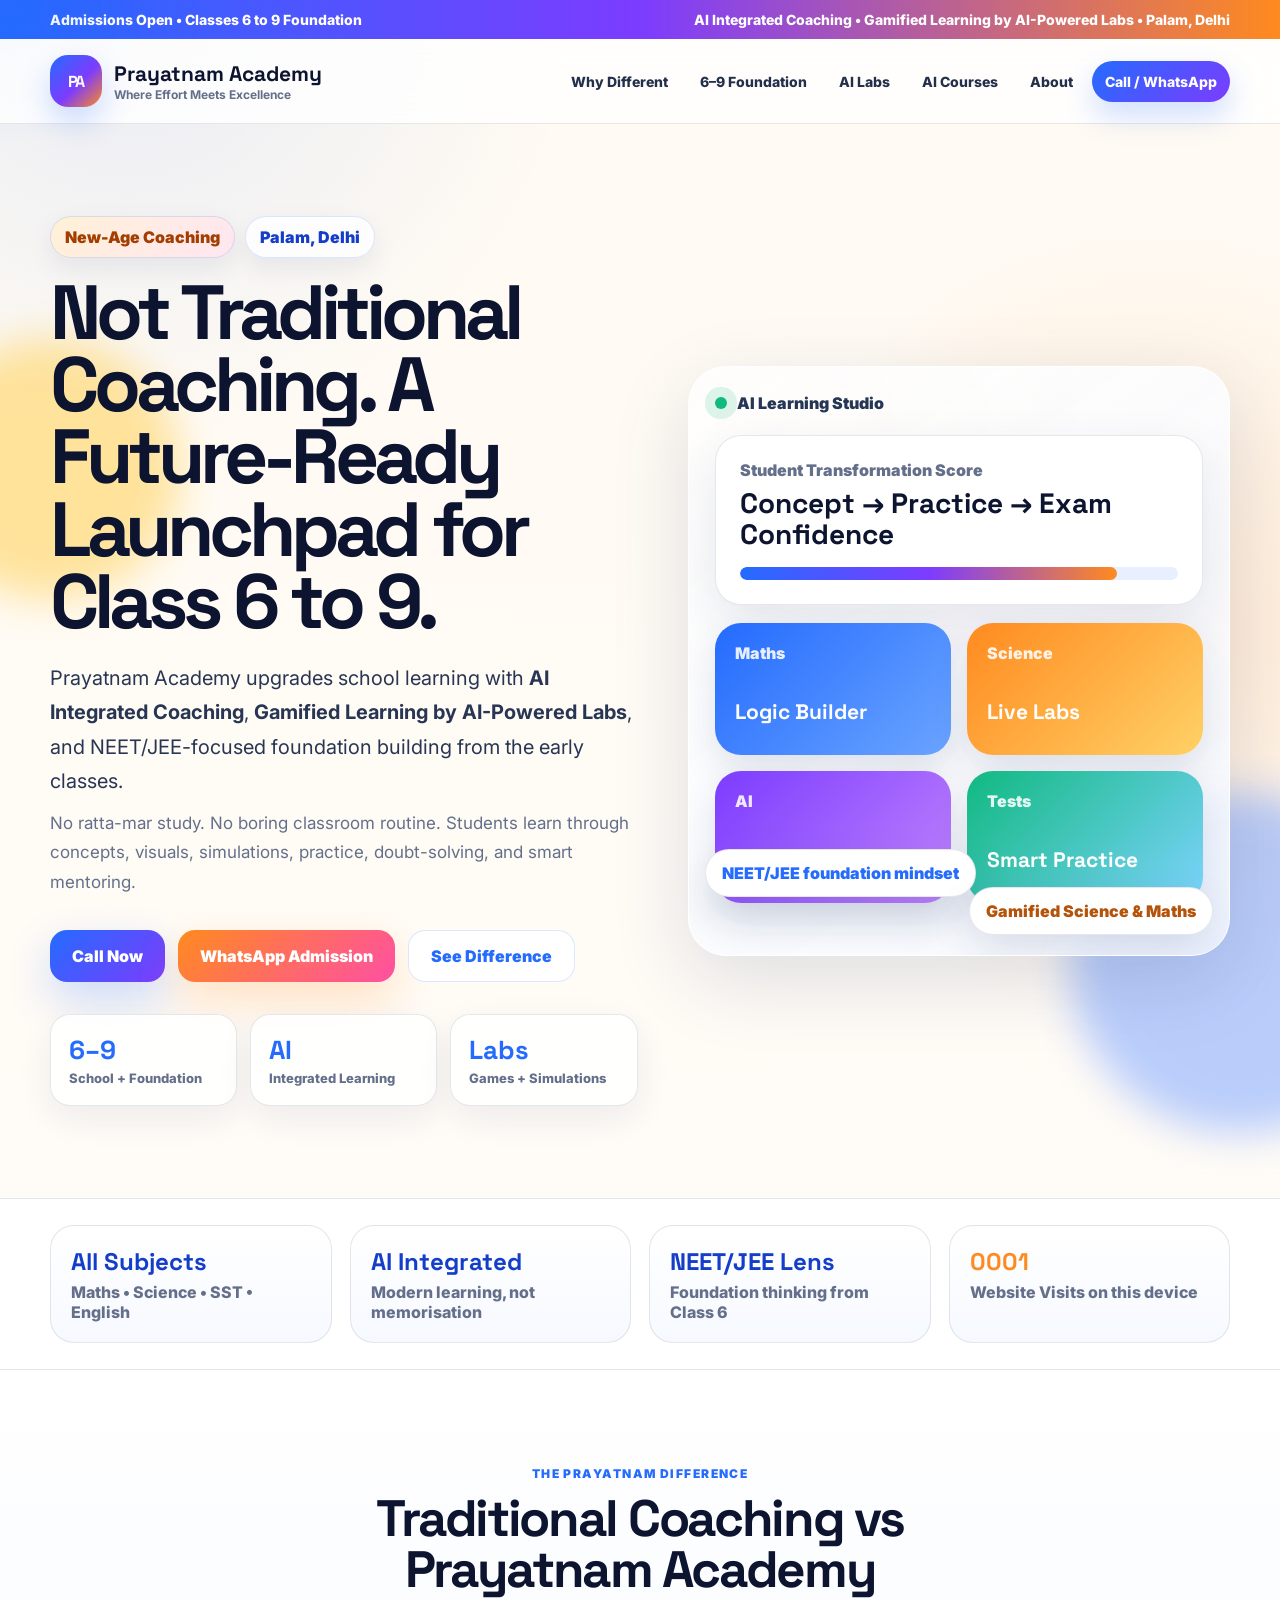
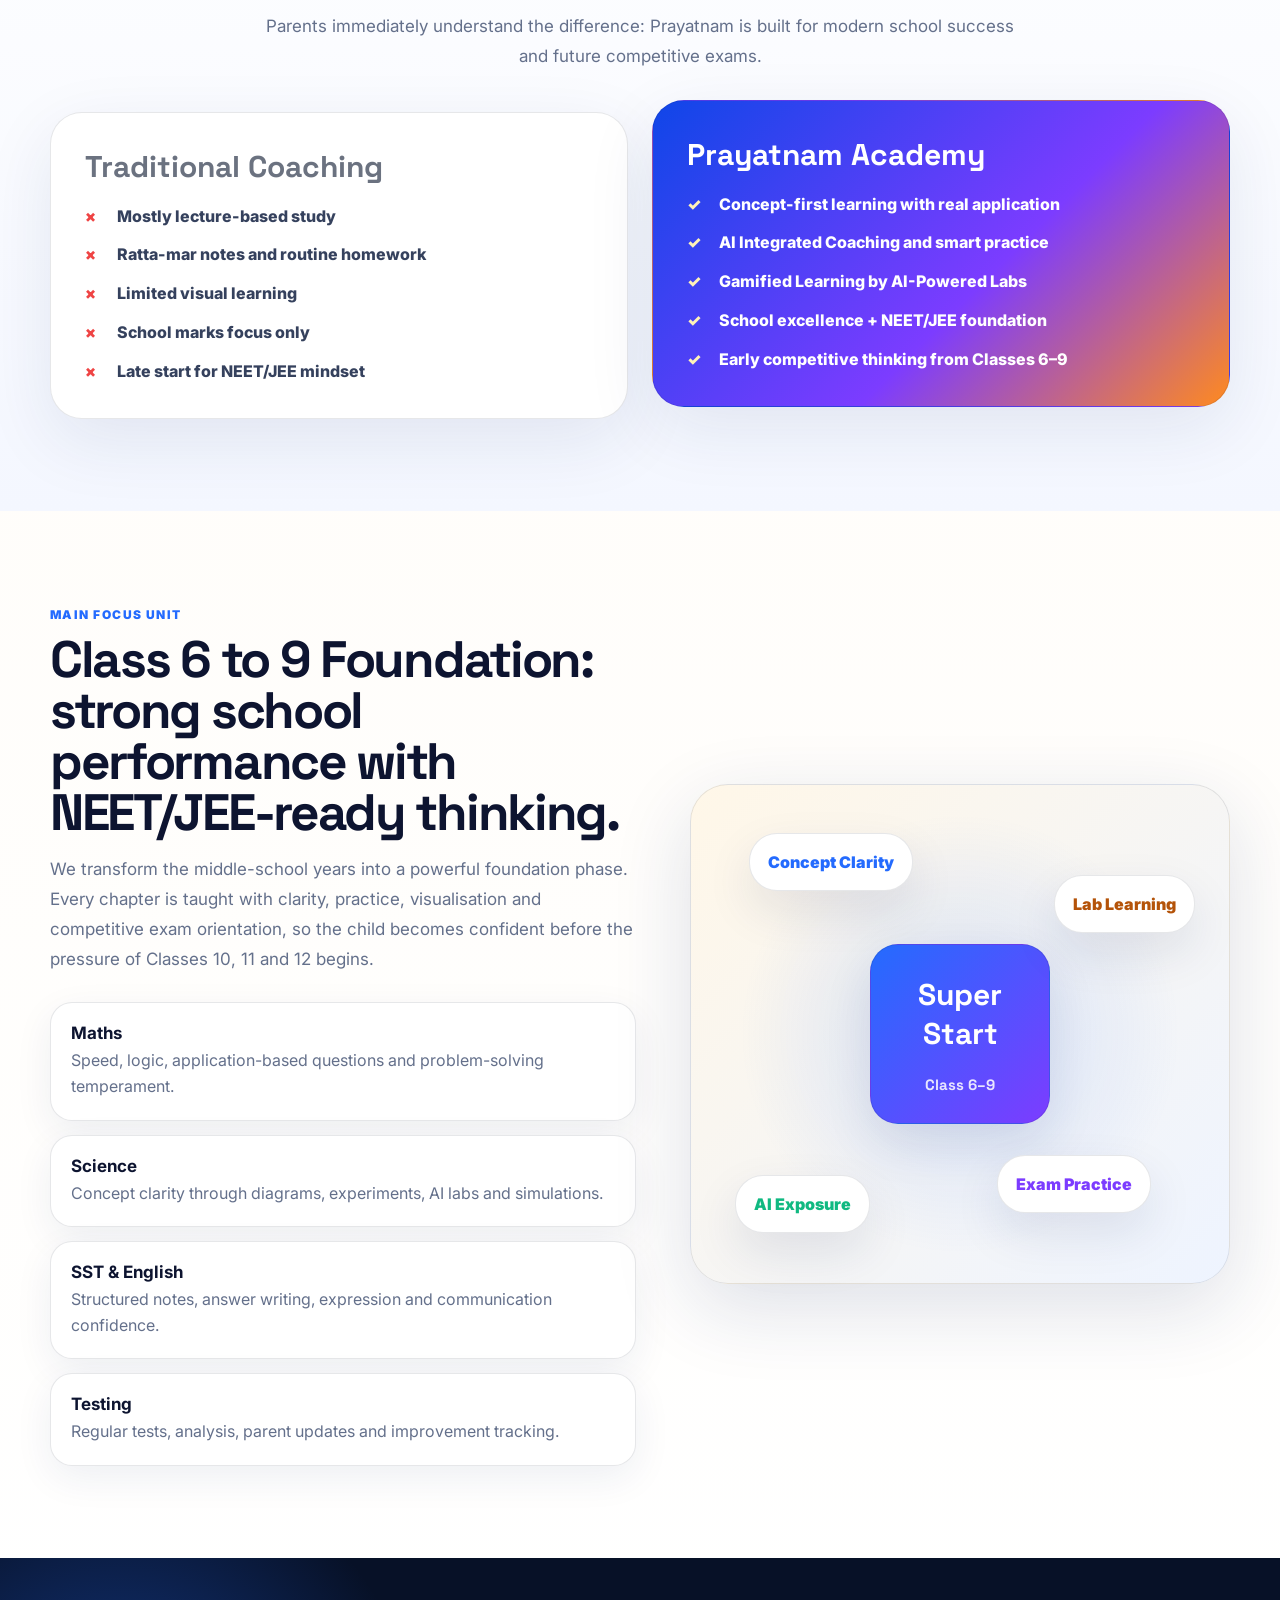
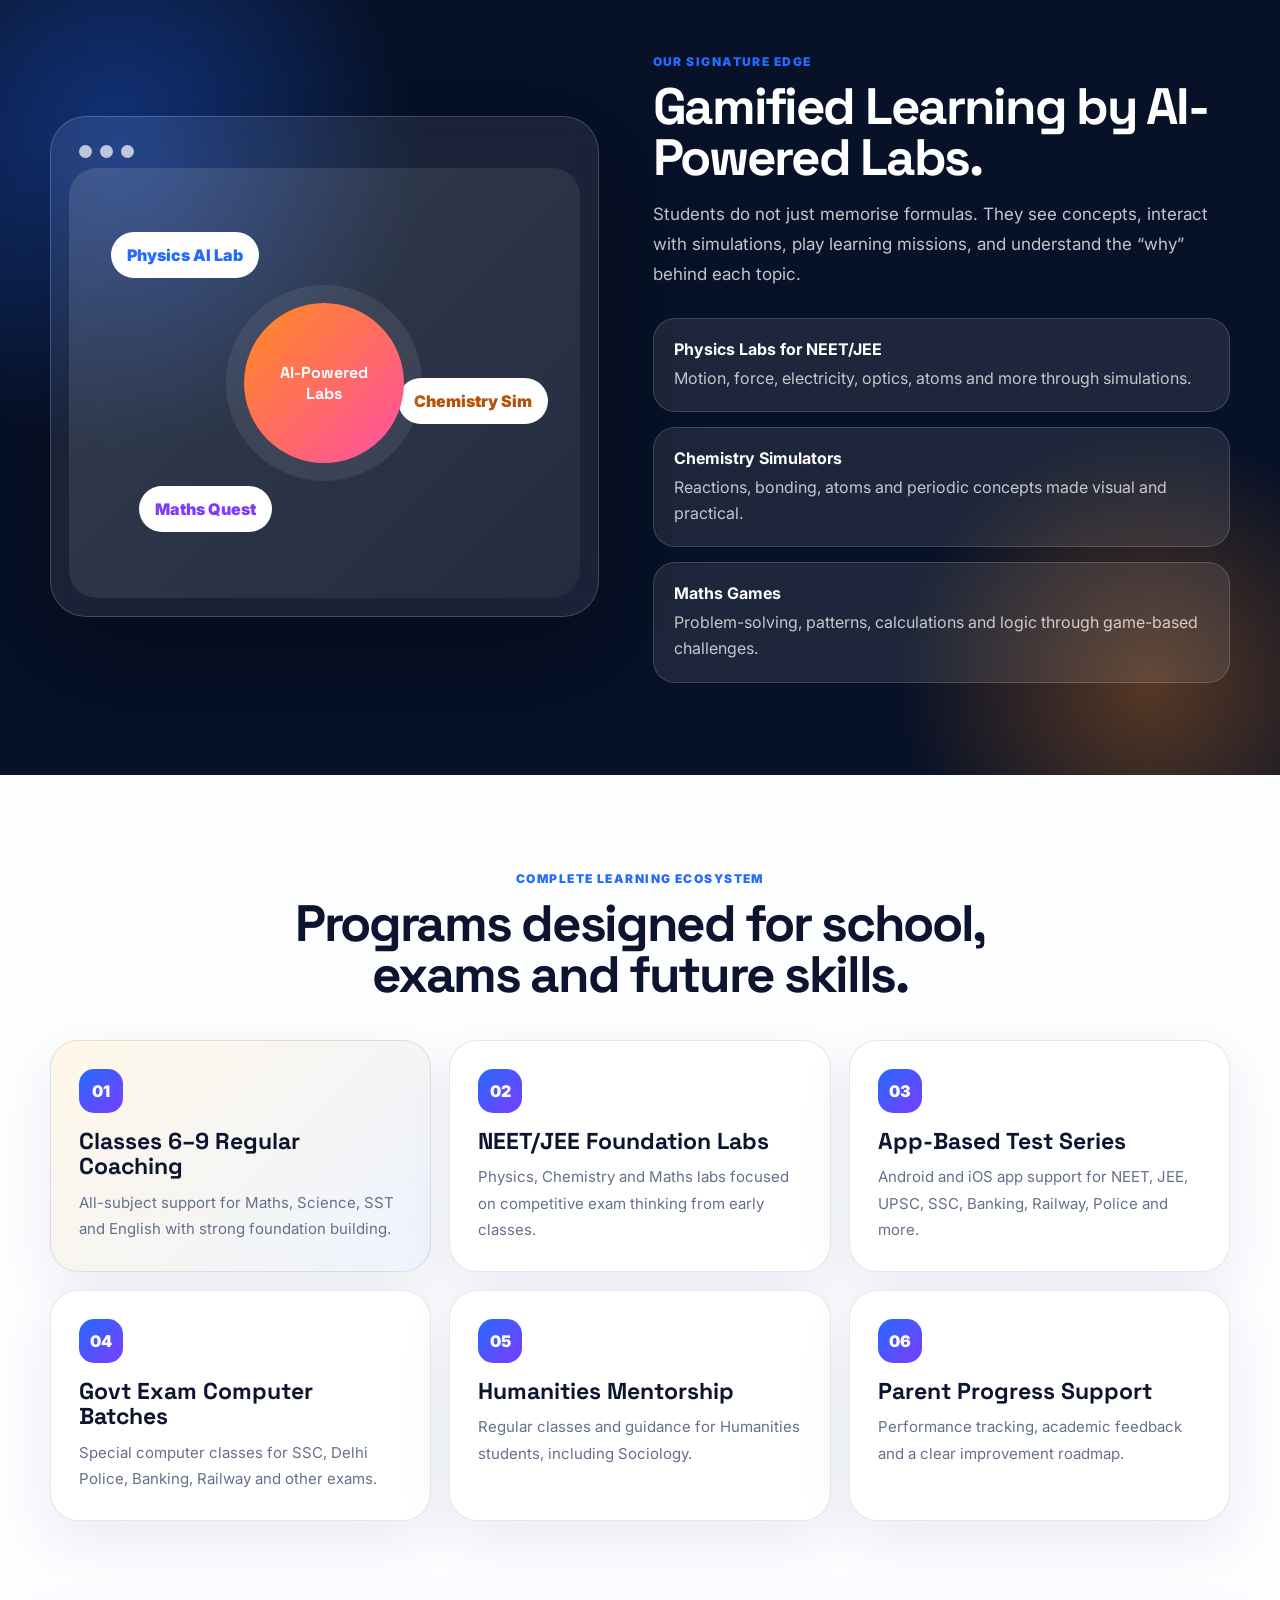
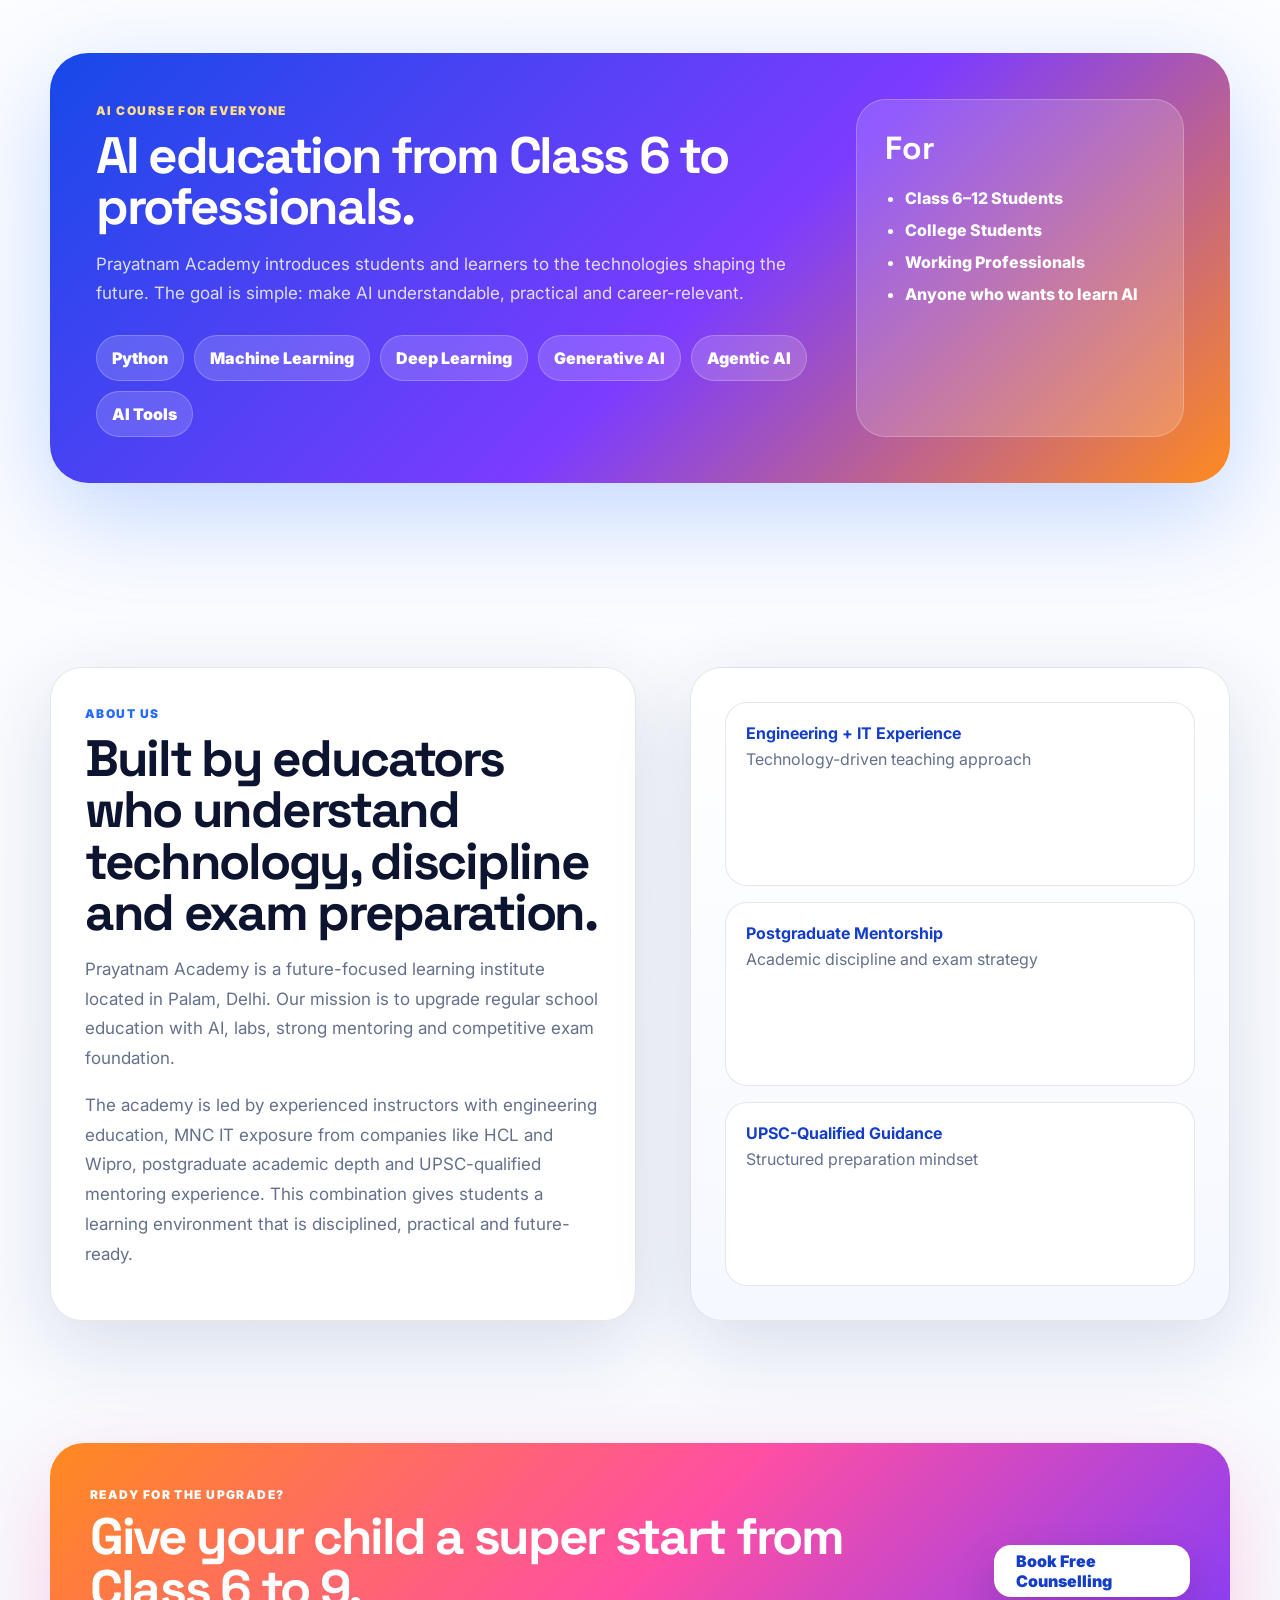
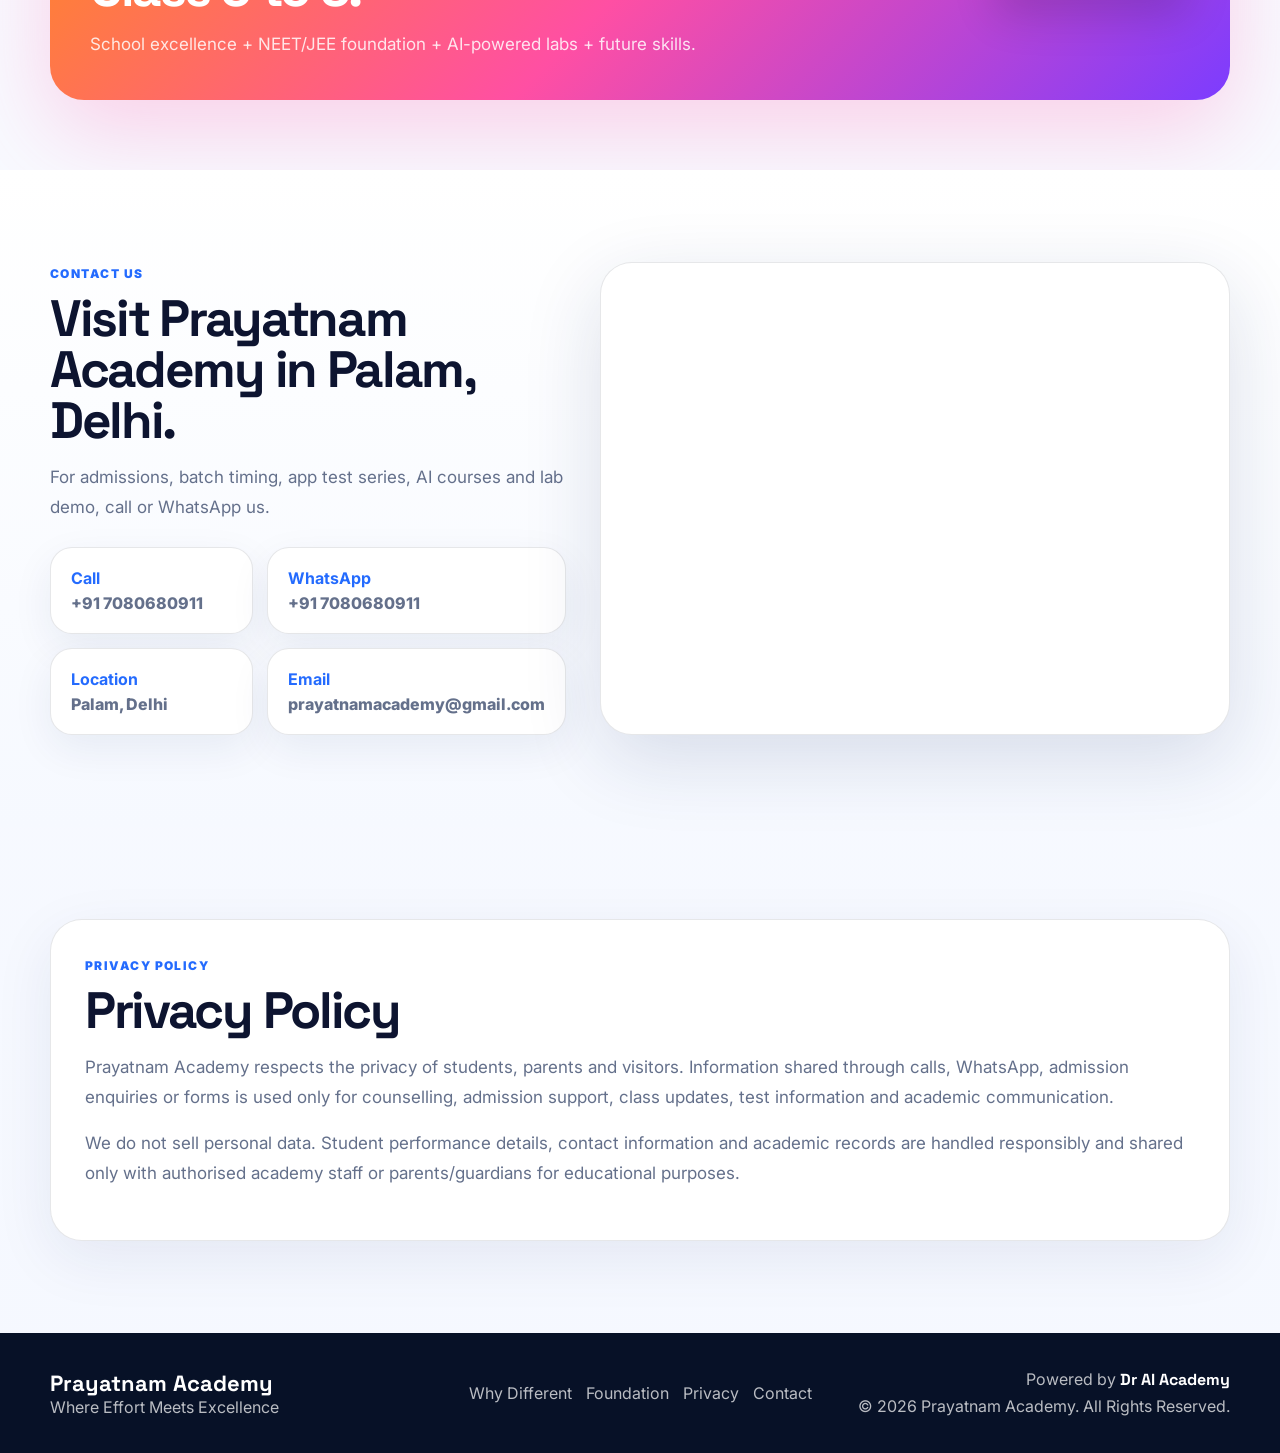
==== index.html @ 2ff3a0af "Update index.html" ====
<!DOCTYPE html>
<html lang="en">
<head>
  <meta charset="UTF-8" />
  <meta name="viewport" content="width=device-width, initial-scale=1.0" />
  <title>Prayatnam Academy | AI Integrated Coaching in Palam Delhi</title>
  <meta name="description" content="Prayatnam Academy, Palam Delhi: AI Integrated Coaching, Class 6 to 9 foundation, NEET/JEE-focused learning, gamified science and maths labs, AI courses and test series." />
  <meta name="theme-color" content="#246BFE" />
  <meta property="og:title" content="Prayatnam Academy | Where Effort Meets Excellence" />
  <meta property="og:description" content="Traditional coaching upgraded with AI Integrated Learning, gamified labs, and NEET/JEE foundation from Classes 6 to 9." />
  <meta property="og:type" content="website" />
  <link rel="preconnect" href="https://fonts.googleapis.com" />
  <link rel="preconnect" href="https://fonts.gstatic.com" crossorigin />
  <link href="https://fonts.googleapis.com/css2?family=Inter:wght@400;500;600;700;800;900&family=Space+Grotesk:wght@600;700;800&display=swap" rel="stylesheet" />
  <link rel="stylesheet" href="styles.css" />
</head>
<body>
  <div class="cursor-glow" aria-hidden="true"></div>

  <div class="top-banner">
    <div class="container banner-inner">
      <span>Admissions Open • Classes 6 to 9 Foundation</span>
      <span>AI Integrated Coaching • Gamified Learning by AI-Powered Labs • Palam, Delhi</span>
    </div>
  </div>

  <header class="site-header">
    <div class="container nav-shell">
      <a class="brand" href="#home" aria-label="Prayatnam Academy Home">
        <span class="brand-icon">PA</span>
        <span class="brand-text">
          <strong>Prayatnam Academy</strong>
          <small>Where Effort Meets Excellence</small>
        </span>
      </a>

      <button class="menu-toggle" aria-label="Toggle navigation" aria-expanded="false">☰</button>

      <nav class="nav-links" aria-label="Main navigation">
        <a href="#difference">Why Different</a>
        <a href="#foundation">6–9 Foundation</a>
        <a href="#labs">AI Labs</a>
        <a href="#ai-courses">AI Courses</a>
        <a href="#about">About</a>
        <a href="#contact" class="nav-cta">Call / WhatsApp</a>
      </nav>
    </div>
  </header>

  <main id="home">
    <section class="hero section-pad">
      <div class="hero-art hero-art-one" aria-hidden="true"></div>
      <div class="hero-art hero-art-two" aria-hidden="true"></div>
      <div class="container hero-grid">
        <div class="hero-copy">
          <div class="pill-row">
            <span class="pill hot">New-Age Coaching</span>
            <span class="pill">Palam, Delhi</span>
          </div>
          <h1>Not Traditional Coaching. A Future-Ready Launchpad for Class 6 to 9.</h1>
          <p class="hero-lead">Prayatnam Academy upgrades school learning with <strong>AI Integrated Coaching</strong>, <strong>Gamified Learning by AI-Powered Labs</strong>, and NEET/JEE-focused foundation building from the early classes.</p>
          <p class="hero-sub">No ratta-mar study. No boring classroom routine. Students learn through concepts, visuals, simulations, practice, doubt-solving, and smart mentoring.</p>

          <div class="hero-actions">
            <a class="btn primary" href="tel:+917080680911">Call Now</a>
            <a class="btn secondary" href="https://wa.me/917080680911" target="_blank" rel="noopener">WhatsApp Admission</a>
            <a class="btn ghost" href="#difference">See Difference</a>
          </div>

          <div class="hero-badges" aria-label="Academy strengths">
            <div><strong>6–9</strong><span>School + Foundation</span></div>
            <div><strong>AI</strong><span>Integrated Learning</span></div>
            <div><strong>Labs</strong><span>Games + Simulations</span></div>
          </div>
        </div>

        <aside class="hero-showcase" aria-label="Prayatnam smart learning dashboard preview">
          <div class="showcase-top">
            <span class="pulse-dot"></span>
            AI Learning Studio
          </div>
          <div class="dashboard-card focus-card">
            <span>Student Transformation Score</span>
            <strong>Concept → Practice → Exam Confidence</strong>
            <div class="meter"><i></i></div>
          </div>
          <div class="dashboard-grid">
            <div class="dash-tile blue"><span>Maths</span><strong>Logic Builder</strong></div>
            <div class="dash-tile orange"><span>Science</span><strong>Live Labs</strong></div>
            <div class="dash-tile violet"><span>AI</span><strong>Future Skills</strong></div>
            <div class="dash-tile green"><span>Tests</span><strong>Smart Practice</strong></div>
          </div>
          <div class="floating-note note-one">NEET/JEE foundation mindset</div>
          <div class="floating-note note-two">Gamified Science & Maths</div>
        </aside>
      </div>
    </section>

    <section class="impact-strip">
      <div class="container impact-grid">
        <div class="impact-item"><strong>All Subjects</strong><span>Maths • Science • SST • English</span></div>
        <div class="impact-item"><strong>AI Integrated</strong><span>Modern learning, not memorisation</span></div>
        <div class="impact-item"><strong>NEET/JEE Lens</strong><span>Foundation thinking from Class 6</span></div>
        <div class="impact-item visitor-box"><strong id="visitCount">0001</strong><span>Website Visits on this device</span></div>
      </div>
    </section>

    <section id="difference" class="section-pad difference-section">
      <div class="container">
        <div class="section-head centered">
          <span class="section-kicker">The Prayatnam Difference</span>
          <h2>Traditional Coaching vs Prayatnam Academy</h2>
          <p>Parents immediately understand the difference: Prayatnam is built for modern school success and future competitive exams.</p>
        </div>

        <div class="compare-grid">
          <div class="compare-card traditional">
            <div class="compare-title">Traditional Coaching</div>
            <ul>
              <li>Mostly lecture-based study</li>
              <li>Ratta-mar notes and routine homework</li>
              <li>Limited visual learning</li>
              <li>School marks focus only</li>
              <li>Late start for NEET/JEE mindset</li>
            </ul>
          </div>
          <div class="compare-card prayatnam">
            <div class="compare-title">Prayatnam Academy</div>
            <ul>
              <li>Concept-first learning with real application</li>
              <li>AI Integrated Coaching and smart practice</li>
              <li>Gamified Learning by AI-Powered Labs</li>
              <li>School excellence + NEET/JEE foundation</li>
              <li>Early competitive thinking from Classes 6–9</li>
            </ul>
          </div>
        </div>
      </div>
    </section>

    <section id="foundation" class="section-pad foundation-section">
      <div class="container split-grid">
        <div>
          <span class="section-kicker">Main Focus Unit</span>
          <h2>Class 6 to 9 Foundation: strong school performance with NEET/JEE-ready thinking.</h2>
          <p>We transform the middle-school years into a powerful foundation phase. Every chapter is taught with clarity, practice, visualisation and competitive exam orientation, so the child becomes confident before the pressure of Classes 10, 11 and 12 begins.</p>
          <div class="feature-list">
            <div><b>Maths</b><span>Speed, logic, application-based questions and problem-solving temperament.</span></div>
            <div><b>Science</b><span>Concept clarity through diagrams, experiments, AI labs and simulations.</span></div>
            <div><b>SST & English</b><span>Structured notes, answer writing, expression and communication confidence.</span></div>
            <div><b>Testing</b><span>Regular tests, analysis, parent updates and improvement tracking.</span></div>
          </div>
        </div>
        <div class="foundation-visual">
          <div class="ring-card center-card">Super Start<br><small>Class 6–9</small></div>
          <div class="ring-card r1">Concept Clarity</div>
          <div class="ring-card r2">Lab Learning</div>
          <div class="ring-card r3">Exam Practice</div>
          <div class="ring-card r4">AI Exposure</div>
        </div>
      </div>
    </section>

    <section id="labs" class="section-pad labs-section">
      <div class="container labs-grid">
        <div class="lab-screen" aria-label="Gamified lab visual">
          <div class="screen-header"><span></span><span></span><span></span></div>
          <div class="lab-board">
            <div class="planet p1">Physics AI Lab</div>
            <div class="planet p2">Chemistry Sim</div>
            <div class="planet p3">Maths Quest</div>
            <div class="lab-core">AI-Powered<br>Labs</div>
          </div>
        </div>
        <div>
          <span class="section-kicker">Our Signature Edge</span>
          <h2>Gamified Learning by AI-Powered Labs.</h2>
          <p>Students do not just memorise formulas. They see concepts, interact with simulations, play learning missions, and understand the “why” behind each topic.</p>
          <div class="lab-cards">
            <article><strong>Physics Labs for NEET/JEE</strong><span>Motion, force, electricity, optics, atoms and more through simulations.</span></article>
            <article><strong>Chemistry Simulators</strong><span>Reactions, bonding, atoms and periodic concepts made visual and practical.</span></article>
            <article><strong>Maths Games</strong><span>Problem-solving, patterns, calculations and logic through game-based challenges.</span></article>
          </div>
        </div>
      </div>
    </section>

    <section class="programs-section section-pad">
      <div class="container">
        <div class="section-head centered">
          <span class="section-kicker">Complete Learning Ecosystem</span>
          <h2>Programs designed for school, exams and future skills.</h2>
        </div>
        <div class="program-grid">
          <article class="program-card premium"><span>01</span><h3>Classes 6–9 Regular Coaching</h3><p>All-subject support for Maths, Science, SST and English with strong foundation building.</p></article>
          <article class="program-card"><span>02</span><h3>NEET/JEE Foundation Labs</h3><p>Physics, Chemistry and Maths labs focused on competitive exam thinking from early classes.</p></article>
          <article class="program-card"><span>03</span><h3>App-Based Test Series</h3><p>Android and iOS app support for NEET, JEE, UPSC, SSC, Banking, Railway, Police and more.</p></article>
          <article class="program-card"><span>04</span><h3>Govt Exam Computer Batches</h3><p>Special computer classes for SSC, Delhi Police, Banking, Railway and other exams.</p></article>
          <article class="program-card"><span>05</span><h3>Humanities Mentorship</h3><p>Regular classes and guidance for Humanities students, including Sociology.</p></article>
          <article class="program-card"><span>06</span><h3>Parent Progress Support</h3><p>Performance tracking, academic feedback and a clear improvement roadmap.</p></article>
        </div>
      </div>
    </section>

    <section id="ai-courses" class="section-pad ai-courses-section">
      <div class="container ai-panel">
        <div>
          <span class="section-kicker light">AI Course for Everyone</span>
          <h2>AI education from Class 6 to professionals.</h2>
          <p>Prayatnam Academy introduces students and learners to the technologies shaping the future. The goal is simple: make AI understandable, practical and career-relevant.</p>
          <div class="tech-stack">
            <span>Python</span>
            <span>Machine Learning</span>
            <span>Deep Learning</span>
            <span>Generative AI</span>
            <span>Agentic AI</span>
            <span>AI Tools</span>
          </div>
        </div>
        <div class="ai-card">
          <strong>For</strong>
          <ul>
            <li>Class 6–12 Students</li>
            <li>College Students</li>
            <li>Working Professionals</li>
            <li>Anyone who wants to learn AI</li>
          </ul>
        </div>
      </div>
    </section>

    <section id="about" class="section-pad about-section">
      <div class="container split-grid about-grid">
        <div class="about-card">
          <span class="section-kicker">About Us</span>
          <h2>Built by educators who understand technology, discipline and exam preparation.</h2>
          <p>Prayatnam Academy is a future-focused learning institute located in Palam, Delhi. Our mission is to upgrade regular school education with AI, labs, strong mentoring and competitive exam foundation.</p>
          <p>The academy is led by experienced instructors with engineering education, MNC IT exposure from companies like HCL and Wipro, postgraduate academic depth and UPSC-qualified mentoring experience. This combination gives students a learning environment that is disciplined, practical and future-ready.</p>
        </div>
        <div class="mentor-panel">
          <div><strong>Engineering + IT Experience</strong><span>Technology-driven teaching approach</span></div>
          <div><strong>Postgraduate Mentorship</strong><span>Academic discipline and exam strategy</span></div>
          <div><strong>UPSC-Qualified Guidance</strong><span>Structured preparation mindset</span></div>
        </div>
      </div>
    </section>

    <section class="cta-section">
      <div class="container cta-card">
        <div>
          <span>Ready for the upgrade?</span>
          <h2>Give your child a super start from Class 6 to 9.</h2>
          <p>School excellence + NEET/JEE foundation + AI-powered labs + future skills.</p>
        </div>
        <a class="btn white" href="https://wa.me/917080680911" target="_blank" rel="noopener">Book Free Counselling</a>
      </div>
    </section>

    <section id="contact" class="section-pad contact-section">
      <div class="container contact-grid">
        <div>
          <span class="section-kicker">Contact Us</span>
          <h2>Visit Prayatnam Academy in Palam, Delhi.</h2>
          <p>For admissions, batch timing, app test series, AI courses and lab demo, call or WhatsApp us.</p>
          <div class="contact-list">
            <a href="tel:+917080680911"><strong>Call</strong><span>+91 7080680911</span></a>
            <a href="https://wa.me/917080680911" target="_blank" rel="noopener"><strong>WhatsApp</strong><span>+91 7080680911</span></a>
            <div><strong>Location</strong><span>Palam, Delhi</span></div>
            <div><strong>Email</strong><span>prayatnamacademy@gmail.com</span></div>
          </div>
        </div>
        <div class="map-card">
          <iframe title="Prayatnam Academy location in Palam Delhi" src="https://www.google.com/maps?q=Palam%20Delhi&output=embed" loading="lazy" referrerpolicy="no-referrer-when-downgrade"></iframe>
        </div>
      </div>
    </section>

    <section id="privacy" class="section-pad privacy-section">
      <div class="container privacy-card">
        <span class="section-kicker">Privacy Policy</span>
        <h2>Privacy Policy</h2>
        <p>Prayatnam Academy respects the privacy of students, parents and visitors. Information shared through calls, WhatsApp, admission enquiries or forms is used only for counselling, admission support, class updates, test information and academic communication.</p>
        <p>We do not sell personal data. Student performance details, contact information and academic records are handled responsibly and shared only with authorised academy staff or parents/guardians for educational purposes.</p>
      </div>
    </section>
  </main>

  <footer class="site-footer">
    <div class="container footer-grid">
      <div>
        <strong>Prayatnam Academy</strong>
        <span>Where Effort Meets Excellence</span>
      </div>
      <div class="footer-links">
        <a href="#difference">Why Different</a>
        <a href="#foundation">Foundation</a>
        <a href="#privacy">Privacy</a>
        <a href="#contact">Contact</a>
      </div>
      <div class="powered">
        <span>Powered by <strong>Dr AI Academy</strong></span>
        <span>© 2026 Prayatnam Academy. All Rights Reserved.</span>
      </div>
    </div>
  </footer>

  <script src="script.js"></script>
</body>
</html>
---- styles.css ----
:root {
  --ink: #0d1430;
  --muted: #64708b;
  --blue: #246bfe;
  --blue-deep: #143ec9;
  --violet: #7c3cff;
  --orange: #ff8a1f;
  --pink: #ff4fa3;
  --green: #10b981;
  --cream: #fff7e8;
  --paper: #ffffff;
  --line: rgba(15, 23, 42, 0.10);
  --shadow: 0 24px 80px rgba(20, 39, 96, 0.14);
  --radius: 28px;
}

* { box-sizing: border-box; }
html { scroll-behavior: smooth; }
body {
  margin: 0;
  font-family: Inter, system-ui, -apple-system, BlinkMacSystemFont, "Segoe UI", sans-serif;
  color: var(--ink);
  background:
    radial-gradient(circle at 10% 0%, rgba(36, 107, 254, 0.10), transparent 28rem),
    radial-gradient(circle at 90% 8%, rgba(255, 138, 31, 0.16), transparent 25rem),
    linear-gradient(180deg, #fffaf2 0%, #ffffff 42%, #f5f8ff 100%);
  overflow-x: hidden;
}

a { color: inherit; text-decoration: none; }
.container { width: min(1180px, calc(100% - 36px)); margin: 0 auto; }
.section-pad { padding: 92px 0; }

.cursor-glow {
  position: fixed;
  inset: auto;
  width: 320px;
  height: 320px;
  border-radius: 999px;
  pointer-events: none;
  background: radial-gradient(circle, rgba(36,107,254,.18), transparent 64%);
  transform: translate(-50%, -50%);
  z-index: 0;
  opacity: .75;
}

.top-banner {
  background: linear-gradient(90deg, var(--blue), var(--violet), var(--orange));
  color: white;
  font-weight: 800;
  font-size: 14px;
}
.banner-inner {
  display: flex;
  align-items: center;
  justify-content: space-between;
  gap: 18px;
  padding: 11px 0;
}

.site-header {
  position: sticky;
  top: 0;
  z-index: 20;
  background: rgba(255, 255, 255, .82);
  border-bottom: 1px solid var(--line);
  backdrop-filter: blur(18px);
}
.nav-shell {
  display: flex;
  align-items: center;
  justify-content: space-between;
  padding: 16px 0;
}
.brand { display: flex; align-items: center; gap: 12px; }
.brand-icon {
  display: grid;
  place-items: center;
  width: 52px;
  height: 52px;
  border-radius: 18px;
  color: white;
  font-family: "Space Grotesk", sans-serif;
  font-weight: 800;
  letter-spacing: -.08em;
  background: linear-gradient(135deg, var(--blue), var(--violet) 55%, var(--orange));
  box-shadow: 0 14px 30px rgba(36,107,254,.24);
}
.brand-text { display: grid; }
.brand-text strong { font-family: "Space Grotesk", sans-serif; font-size: 21px; }
.brand-text small { color: var(--muted); font-weight: 700; font-size: 12px; }
.nav-links { display: flex; align-items: center; gap: 6px; }
.nav-links a {
  padding: 12px 13px;
  border-radius: 999px;
  color: #24304b;
  font-weight: 800;
  font-size: 14px;
}
.nav-links a:hover { background: rgba(36,107,254,.08); color: var(--blue); }
.nav-cta {
  color: white !important;
  background: linear-gradient(135deg, var(--blue), var(--violet)) !important;
  box-shadow: 0 14px 30px rgba(36,107,254,.22);
}
.menu-toggle { display: none; border: 0; background: var(--ink); color: white; width: 44px; height: 44px; border-radius: 14px; font-size: 20px; }

.hero { position: relative; overflow: hidden; }
.hero-grid {
  position: relative;
  z-index: 2;
  display: grid;
  grid-template-columns: 1.04fr .96fr;
  gap: 50px;
  align-items: center;
}
.hero-art {
  position: absolute;
  border-radius: 50%;
  filter: blur(20px);
  opacity: .55;
  animation: float 9s ease-in-out infinite;
}
.hero-art-one { width: 260px; height: 260px; background: #ffcf53; top: 20%; left: -80px; }
.hero-art-two { width: 340px; height: 340px; background: #80a7ff; bottom: 6%; right: -130px; animation-delay: -3s; }
@keyframes float { 0%,100% { transform: translateY(0); } 50% { transform: translateY(-24px); } }

.pill-row { display: flex; gap: 10px; flex-wrap: wrap; margin-bottom: 18px; }
.pill {
  display: inline-flex;
  align-items: center;
  padding: 10px 14px;
  border: 1px solid rgba(36,107,254,.16);
  background: rgba(255,255,255,.78);
  border-radius: 999px;
  font-weight: 900;
  color: var(--blue-deep);
  box-shadow: 0 10px 26px rgba(20, 39, 96, .08);
}
.pill.hot { background: linear-gradient(135deg, #fff1d6, #ffe6f2); color: #a33d00; }
.hero h1 {
  margin: 0;
  font-family: "Space Grotesk", sans-serif;
  font-size: clamp(46px, 6vw, 82px);
  line-height: .94;
  letter-spacing: -0.065em;
}
.hero-lead {
  margin: 24px 0 10px;
  max-width: 730px;
  color: #283654;
  font-size: 20px;
  line-height: 1.72;
}
.hero-sub { margin: 0; max-width: 680px; color: var(--muted); font-size: 17px; line-height: 1.75; }
.hero-actions { display: flex; gap: 13px; flex-wrap: wrap; margin: 32px 0; }
.btn {
  display: inline-flex;
  align-items: center;
  justify-content: center;
  min-height: 52px;
  padding: 0 22px;
  border-radius: 17px;
  font-weight: 900;
  transition: transform .2s ease, box-shadow .2s ease;
}
.btn:hover { transform: translateY(-3px); }
.btn.primary { color: white; background: linear-gradient(135deg, var(--blue), var(--violet)); box-shadow: 0 18px 44px rgba(36,107,254,.24); }
.btn.secondary { color: white; background: linear-gradient(135deg, var(--orange), var(--pink)); box-shadow: 0 18px 44px rgba(255,138,31,.24); }
.btn.ghost { color: var(--blue); background: white; border: 1px solid rgba(36,107,254,.16); }
.btn.white { color: var(--blue-deep); background: white; box-shadow: 0 18px 44px rgba(0,0,0,.16); }
.hero-badges { display: grid; grid-template-columns: repeat(3, 1fr); gap: 13px; max-width: 680px; }
.hero-badges div { padding: 18px; border-radius: 20px; background: rgba(255,255,255,.85); border: 1px solid var(--line); box-shadow: 0 12px 34px rgba(20,39,96,.08); }
.hero-badges strong { display:block; color: var(--blue); font-size: 26px; font-family: "Space Grotesk", sans-serif; }
.hero-badges span { color: var(--muted); font-weight: 800; font-size: 13px; }

.hero-showcase {
  position: relative;
  min-height: 590px;
  padding: 26px;
  border-radius: 38px;
  background:
    linear-gradient(145deg, rgba(255,255,255,.92), rgba(245,248,255,.88)),
    radial-gradient(circle at 20% 10%, rgba(255,138,31,.16), transparent 20rem);
  border: 1px solid rgba(255,255,255,.88);
  box-shadow: var(--shadow);
  overflow: hidden;
}
.showcase-top { display: flex; align-items:center; gap: 10px; font-weight: 900; color: #263655; margin-bottom: 22px; }
.pulse-dot { width: 12px; height: 12px; border-radius: 99px; background: var(--green); box-shadow: 0 0 0 10px rgba(16,185,129,.14); }
.dashboard-card { background: white; border: 1px solid var(--line); border-radius: 26px; padding: 24px; box-shadow: 0 20px 50px rgba(20,39,96,.10); }
.focus-card span { display:block; color: var(--muted); font-weight: 900; }
.focus-card strong { display:block; margin: 8px 0 18px; font-family: "Space Grotesk", sans-serif; font-size: 28px; line-height: 1.1; }
.meter { height: 13px; background: #e8efff; border-radius: 99px; overflow: hidden; }
.meter i { display:block; height:100%; width: 86%; background: linear-gradient(90deg, var(--blue), var(--violet), var(--orange)); border-radius: inherit; }
.dashboard-grid { display:grid; grid-template-columns: repeat(2,1fr); gap: 16px; margin-top: 18px; }
.dash-tile { min-height: 132px; border-radius: 26px; padding: 20px; color: white; box-shadow: 0 16px 36px rgba(20,39,96,.12); }
.dash-tile span { display:block; opacity:.88; font-weight: 900; }
.dash-tile strong { display:block; margin-top: 35px; font-family:"Space Grotesk"; font-size: 21px; }
.blue { background: linear-gradient(135deg, #246bfe, #6aa4ff); }
.orange { background: linear-gradient(135deg, #ff8a1f, #ffd166); }
.violet { background: linear-gradient(135deg, #7c3cff, #c084fc); }
.green { background: linear-gradient(135deg, #10b981, #7dd3fc); }
.floating-note { position: absolute; border-radius: 999px; padding: 13px 16px; background: white; border: 1px solid var(--line); font-weight: 900; box-shadow: 0 18px 44px rgba(20,39,96,.12); }
.note-one { left: 16px; bottom: 58px; color: var(--blue); }
.note-two { right: 16px; bottom: 20px; color: #b45309; }

.impact-strip { padding: 26px 0; background: white; border-block: 1px solid var(--line); }
.impact-grid { display:grid; grid-template-columns: repeat(4, 1fr); gap: 18px; }
.impact-item { padding: 20px; border-radius: 24px; background: linear-gradient(180deg, #fff, #f6f9ff); border:1px solid var(--line); }
.impact-item strong { display:block; font-family:"Space Grotesk"; font-size: 24px; color: var(--blue-deep); }
.impact-item span { display:block; margin-top: 5px; color: var(--muted); font-weight: 800; }
.visitor-box strong { color: var(--orange); }

.section-head { max-width: 780px; margin: 0 auto 40px; }
.centered { text-align: center; }
.section-kicker { display:inline-flex; margin-bottom: 12px; color: var(--blue); font-weight: 1000; text-transform: uppercase; letter-spacing: .12em; font-size: 12px; }
.section-kicker.light { color: #ffdf8a; }
h2 { margin:0 0 16px; font-family:"Space Grotesk"; font-size: clamp(34px, 4vw, 56px); line-height: 1; letter-spacing: -.045em; }
p { color: var(--muted); line-height: 1.75; font-size: 17px; }

.difference-section { background: linear-gradient(180deg, #ffffff, #f4f7ff); }
.compare-grid { display:grid; grid-template-columns: 1fr 1fr; gap: 24px; }
.compare-card { padding: 34px; border-radius: 32px; border:1px solid var(--line); box-shadow: 0 22px 70px rgba(20,39,96,.09); }
.compare-title { font-family:"Space Grotesk"; font-size: 30px; font-weight: 800; margin-bottom: 18px; }
.compare-card ul { margin:0; padding:0; list-style:none; display:grid; gap: 14px; }
.compare-card li { position:relative; padding-left: 32px; color: #35415d; font-weight: 800; line-height:1.55; }
.compare-card li::before { position:absolute; left:0; top:0; font-weight:900; }
.traditional { background:#fff; }
.traditional .compare-title { color:#6b7280; }
.traditional li::before { content:"×"; color:#ef4444; }
.prayatnam { background: linear-gradient(135deg, #0f46e8, #7c3cff 58%, #ff8a1f); color:white; transform: translateY(-12px); }
.prayatnam .compare-title, .prayatnam li { color:white; }
.prayatnam li::before { content:"✓"; color:#fff2b8; }

.split-grid { display:grid; grid-template-columns: 1fr .92fr; gap: 54px; align-items:center; }
.feature-list { display:grid; gap:14px; margin-top:28px; }
.feature-list div { padding:20px; border-radius:22px; background:#fff; border:1px solid var(--line); box-shadow: 0 12px 38px rgba(20,39,96,.07); }
.feature-list b { display:block; color:var(--ink); margin-bottom:5px; font-size:17px; }
.feature-list span { color:var(--muted); line-height:1.6; }
.foundation-visual { position:relative; min-height: 500px; border-radius:38px; background: radial-gradient(circle, rgba(36,107,254,.16), transparent 60%), linear-gradient(135deg, #fff7e8, #eef4ff); border:1px solid var(--line); box-shadow: var(--shadow); }
.ring-card { position:absolute; display:grid; place-items:center; text-align:center; border-radius: 28px; padding:18px; background:white; border:1px solid var(--line); box-shadow: 0 20px 48px rgba(20,39,96,.10); font-weight:900; }
.center-card { width:180px; height:180px; left:50%; top:50%; transform:translate(-50%,-50%); color:white; background:linear-gradient(135deg,var(--blue),var(--violet)); font-family:"Space Grotesk"; font-size:30px; }
.center-card small { font-size:15px; opacity:.86; }
.r1 { top:48px; left:58px; color:var(--blue); }
.r2 { top:90px; right:34px; color:#b45309; }
.r3 { bottom:70px; right:78px; color:var(--violet); }
.r4 { bottom:50px; left:44px; color:var(--green); }

.labs-section { background: #071127; color:white; position:relative; overflow:hidden; }
.labs-section::before { content:""; position:absolute; width:680px; height:680px; border-radius:50%; background:radial-gradient(circle, rgba(36,107,254,.42), transparent 62%); left:-220px; top:-150px; }
.labs-section::after { content:""; position:absolute; width:580px; height:580px; border-radius:50%; background:radial-gradient(circle, rgba(255,138,31,.32), transparent 62%); right:-160px; bottom:-200px; }
.labs-grid { position:relative; z-index:2; display:grid; grid-template-columns:.95fr 1fr; gap:54px; align-items:center; }
.labs-section h2, .labs-section p { color:white; }
.labs-section p { color:rgba(255,255,255,.76); }
.lab-screen { background:rgba(255,255,255,.08); border:1px solid rgba(255,255,255,.18); border-radius:36px; padding:18px; backdrop-filter:blur(12px); box-shadow:0 30px 100px rgba(0,0,0,.3); }
.screen-header { display:flex; gap:8px; padding:10px; }
.screen-header span { width:13px; height:13px; border-radius:99px; background:#fff; opacity:.7; }
.lab-board { position:relative; min-height:430px; border-radius:28px; background:linear-gradient(135deg,rgba(255,255,255,.12),rgba(255,255,255,.04)); overflow:hidden; }
.lab-core { position:absolute; left:50%; top:50%; transform:translate(-50%,-50%); width:160px; height:160px; display:grid; place-items:center; text-align:center; border-radius:50%; background:linear-gradient(135deg,var(--orange),var(--pink)); font-family:"Space Grotesk"; font-weight:800; box-shadow:0 0 0 18px rgba(255,255,255,.08); }
.planet { position:absolute; padding:13px 16px; border-radius:999px; background:white; color:var(--ink); font-weight:900; animation: bob 4s ease-in-out infinite; }
.p1 { top:64px; left:42px; color:var(--blue); }
.p2 { top:210px; right:32px; color:#b45309; animation-delay:-1.2s; }
.p3 { bottom:66px; left:70px; color:var(--violet); animation-delay:-2.1s; }
@keyframes bob { 50% { transform: translateY(-14px); } }
.lab-cards { display:grid; gap:15px; margin-top:28px; }
.lab-cards article { padding:20px; border-radius:22px; background:rgba(255,255,255,.09); border:1px solid rgba(255,255,255,.16); }
.lab-cards strong { display:block; margin-bottom:7px; }
.lab-cards span { color:rgba(255,255,255,.74); line-height:1.6; }

.program-grid { display:grid; grid-template-columns: repeat(3, 1fr); gap:18px; }
.program-card { padding:28px; border-radius:28px; background:white; border:1px solid var(--line); box-shadow:0 18px 54px rgba(20,39,96,.08); transition: transform .22s ease, box-shadow .22s ease; }
.program-card:hover { transform: translateY(-7px); box-shadow: var(--shadow); }
.program-card span { display:inline-grid; place-items:center; width:44px; height:44px; border-radius:15px; color:white; background:linear-gradient(135deg,var(--blue),var(--violet)); font-weight:900; margin-bottom:16px; }
.program-card h3 { margin:0 0 10px; font-family:"Space Grotesk"; font-size:23px; line-height:1.1; }
.program-card p { margin:0; font-size:15px; }
.program-card.premium { background:linear-gradient(135deg,#fff7e8,#eef4ff); }

.ai-courses-section { padding-top: 40px; }
.ai-panel { display:grid; grid-template-columns:1fr .45fr; gap:32px; align-items:stretch; padding:46px; border-radius:38px; background:linear-gradient(135deg,#1749e8,#7c3cff 56%,#ff8a1f); color:white; box-shadow:0 30px 100px rgba(36,107,254,.26); }
.ai-panel h2, .ai-panel p { color:white; }
.ai-panel p { color:rgba(255,255,255,.82); }
.tech-stack { display:flex; flex-wrap:wrap; gap:10px; margin-top:26px; }
.tech-stack span { padding:12px 15px; border-radius:999px; background:rgba(255,255,255,.16); border:1px solid rgba(255,255,255,.22); font-weight:900; }
.ai-card { padding:28px; border-radius:30px; background:rgba(255,255,255,.16); border:1px solid rgba(255,255,255,.22); }
.ai-card strong { font-family:"Space Grotesk"; font-size:32px; }
.ai-card ul { margin:14px 0 0; padding-left:20px; line-height:2; font-weight:800; }

.about-grid { align-items: stretch; }
.about-card, .mentor-panel { padding:34px; border-radius:32px; background:white; border:1px solid var(--line); box-shadow:var(--shadow); }
.mentor-panel { display:grid; gap:16px; background:linear-gradient(180deg,#fff,#f5f8ff); }
.mentor-panel div { padding:20px; border-radius:22px; background:white; border:1px solid var(--line); }
.mentor-panel strong { display:block; color:var(--blue-deep); margin-bottom:6px; }
.mentor-panel span { color:var(--muted); }

.cta-section { padding: 30px 0 70px; }
.cta-card { display:flex; justify-content:space-between; align-items:center; gap:24px; padding:40px; border-radius:34px; background:linear-gradient(135deg,var(--orange),var(--pink),var(--violet)); color:white; box-shadow:0 30px 90px rgba(255,79,163,.25); }
.cta-card span { font-weight:900; text-transform:uppercase; letter-spacing:.12em; font-size:12px; }
.cta-card h2 { color:white; margin-top:8px; }
.cta-card p { color:rgba(255,255,255,.84); margin:0; }

.contact-section { background:linear-gradient(180deg,#fff,#f6f9ff); }
.contact-grid { display:grid; grid-template-columns:.82fr 1fr; gap:34px; align-items:stretch; }
.contact-list { display:grid; grid-template-columns:repeat(2,1fr); gap:14px; margin-top:24px; }
.contact-list a, .contact-list div { padding:20px; border-radius:22px; background:white; border:1px solid var(--line); box-shadow:0 14px 42px rgba(20,39,96,.07); }
.contact-list strong { display:block; color:var(--blue); margin-bottom:5px; }
.contact-list span { color:var(--muted); font-weight:800; }
.map-card { min-height:390px; border-radius:32px; overflow:hidden; border:1px solid var(--line); box-shadow:var(--shadow); background:white; }
.map-card iframe { width:100%; height:100%; min-height:390px; border:0; }

.privacy-card { padding:34px; border-radius:32px; background:white; border:1px solid var(--line); box-shadow:0 18px 60px rgba(20,39,96,.08); }
.site-footer { padding: 36px 0; background:#071127; color:white; }
.footer-grid { display:grid; grid-template-columns:1fr auto 1fr; align-items:center; gap:24px; }
.site-footer strong { display:block; font-family:"Space Grotesk"; font-size:22px; }
.site-footer span, .site-footer a { color:rgba(255,255,255,.72); }
.footer-links { display:flex; gap:14px; flex-wrap:wrap; justify-content:center; }
.powered { display:grid; gap:6px; text-align:right; }
.powered strong { display:inline; font-size:inherit; color:white; }

@media (max-width: 980px) {
  .banner-inner { flex-direction: column; text-align:center; gap:6px; }
  .menu-toggle { display:block; }
  .nav-links { position:absolute; left:18px; right:18px; top:82px; display:none; flex-direction:column; align-items:stretch; padding:16px; border-radius:24px; background:white; box-shadow:var(--shadow); }
  .nav-links.open { display:flex; }
  .hero-grid, .split-grid, .labs-grid, .ai-panel, .contact-grid { grid-template-columns:1fr; }
  .hero-showcase { min-height: 500px; }
  .impact-grid, .program-grid { grid-template-columns: repeat(2,1fr); }
  .compare-grid { grid-template-columns:1fr; }
  .prayatnam { transform:none; }
  .footer-grid { grid-template-columns:1fr; text-align:center; }
  .powered { text-align:center; }
}

@media (max-width: 640px) {
  .container { width: min(100% - 24px, 1180px); }
  .section-pad { padding: 66px 0; }
  .hero h1 { font-size: 44px; }
  .hero-lead { font-size: 17px; }
  .hero-badges, .dashboard-grid, .impact-grid, .program-grid, .contact-list { grid-template-columns:1fr; }
  .hero-showcase, .foundation-visual { min-height: 430px; }
  .ai-panel, .cta-card, .compare-card { padding: 26px; }
  .cta-card { flex-direction: column; align-items:flex-start; }
  .brand-text strong { font-size:18px; }
}
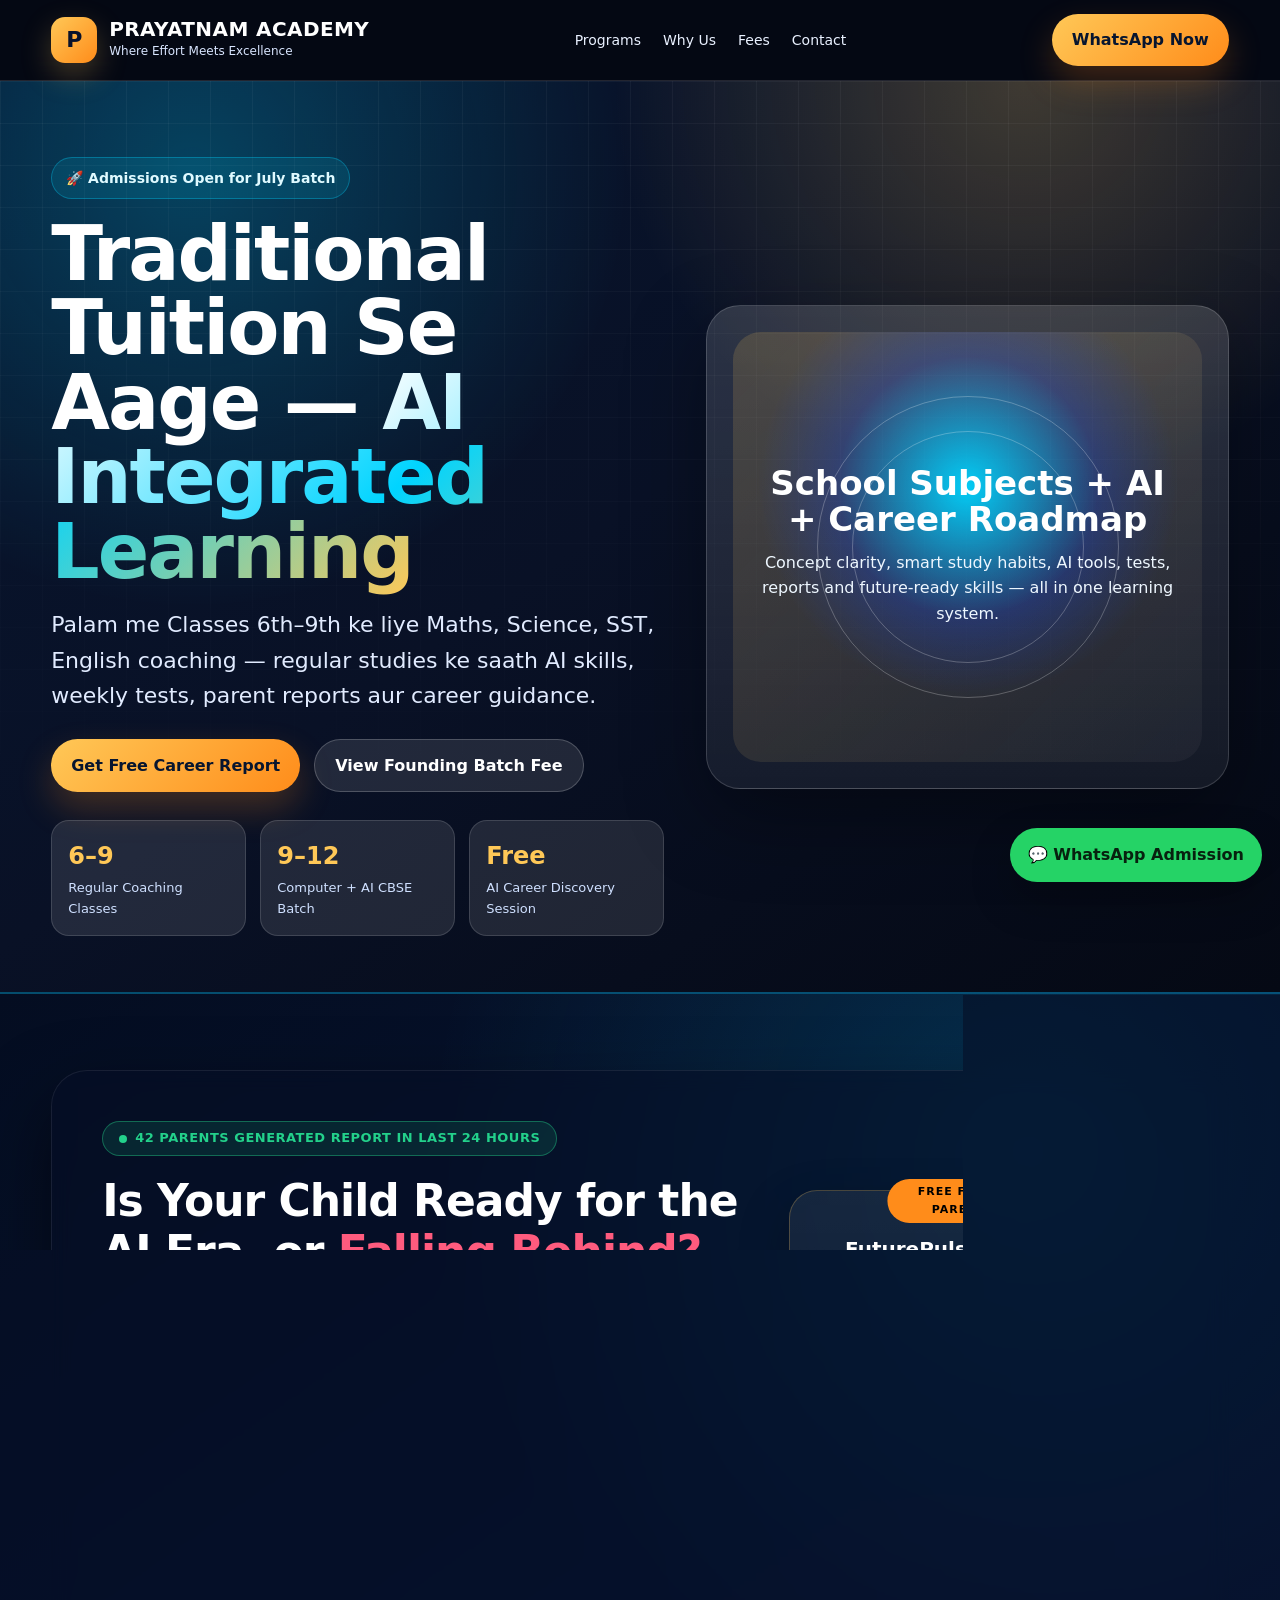
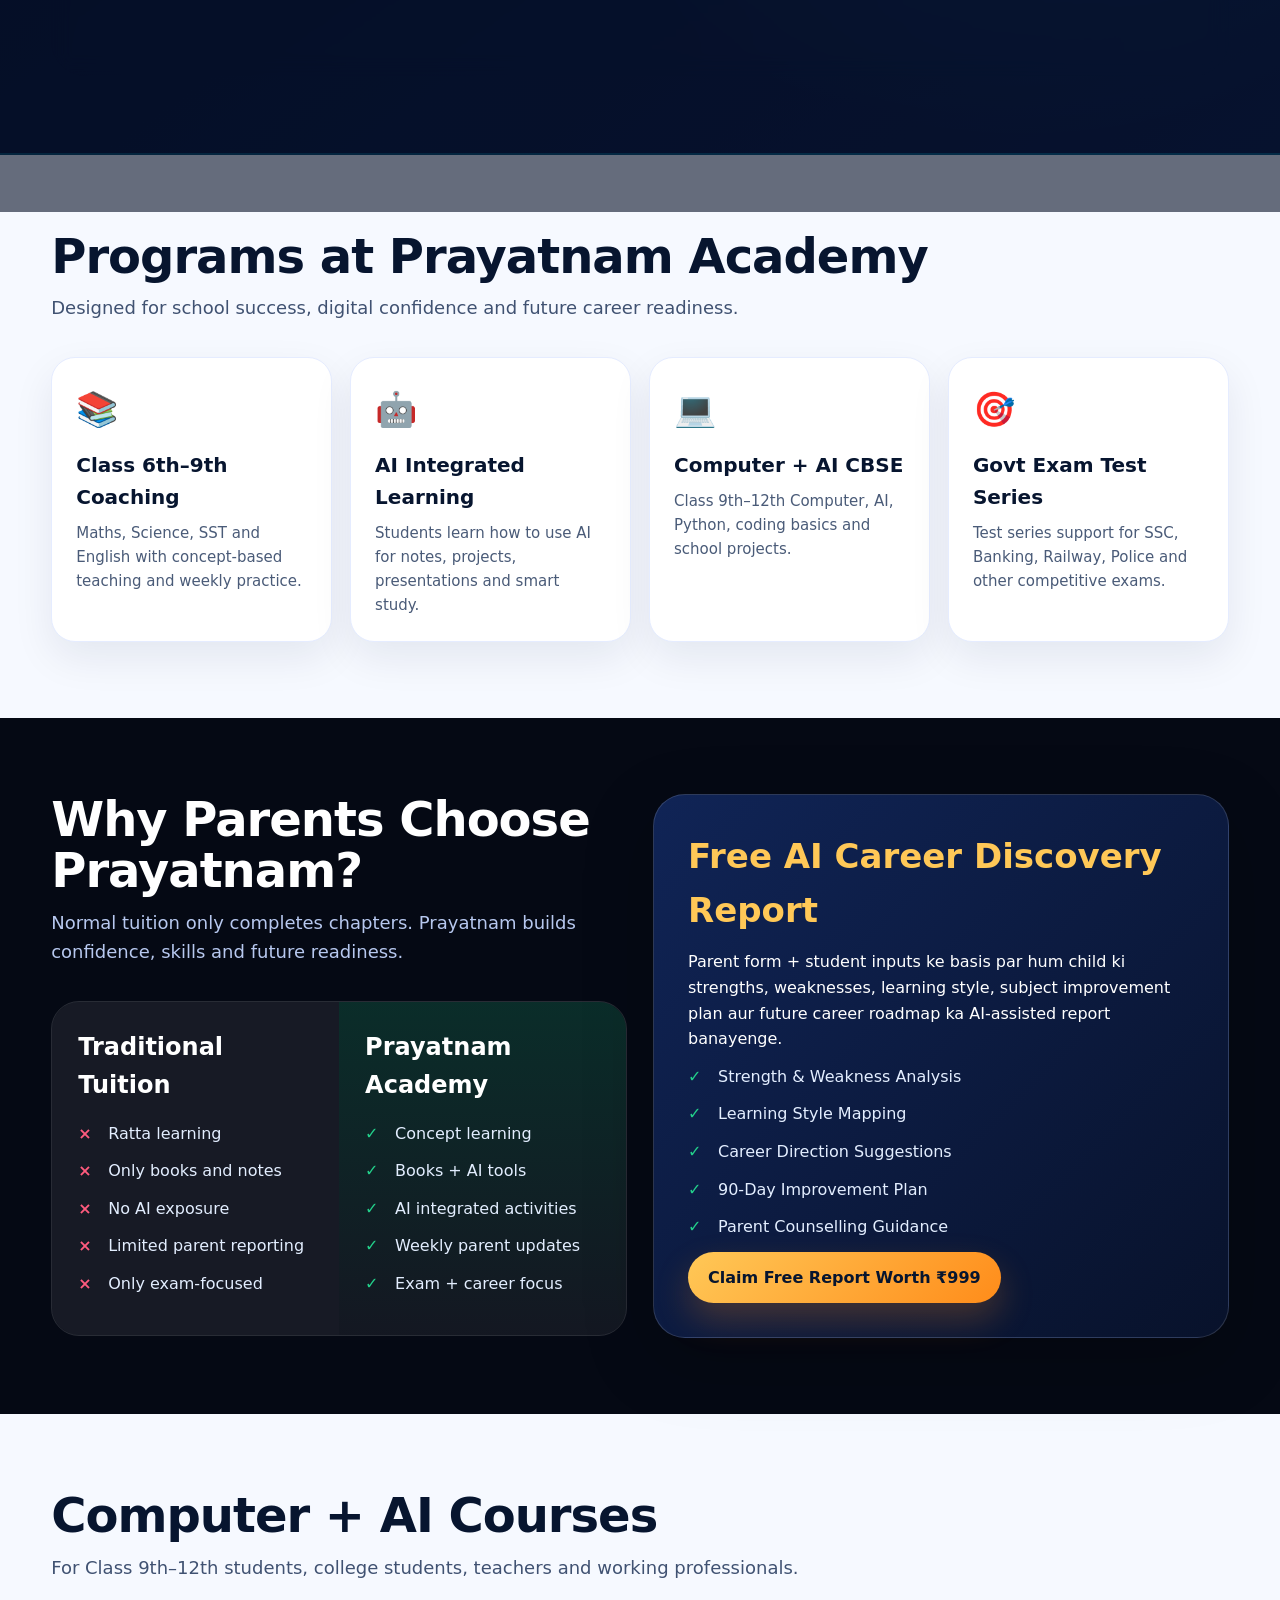
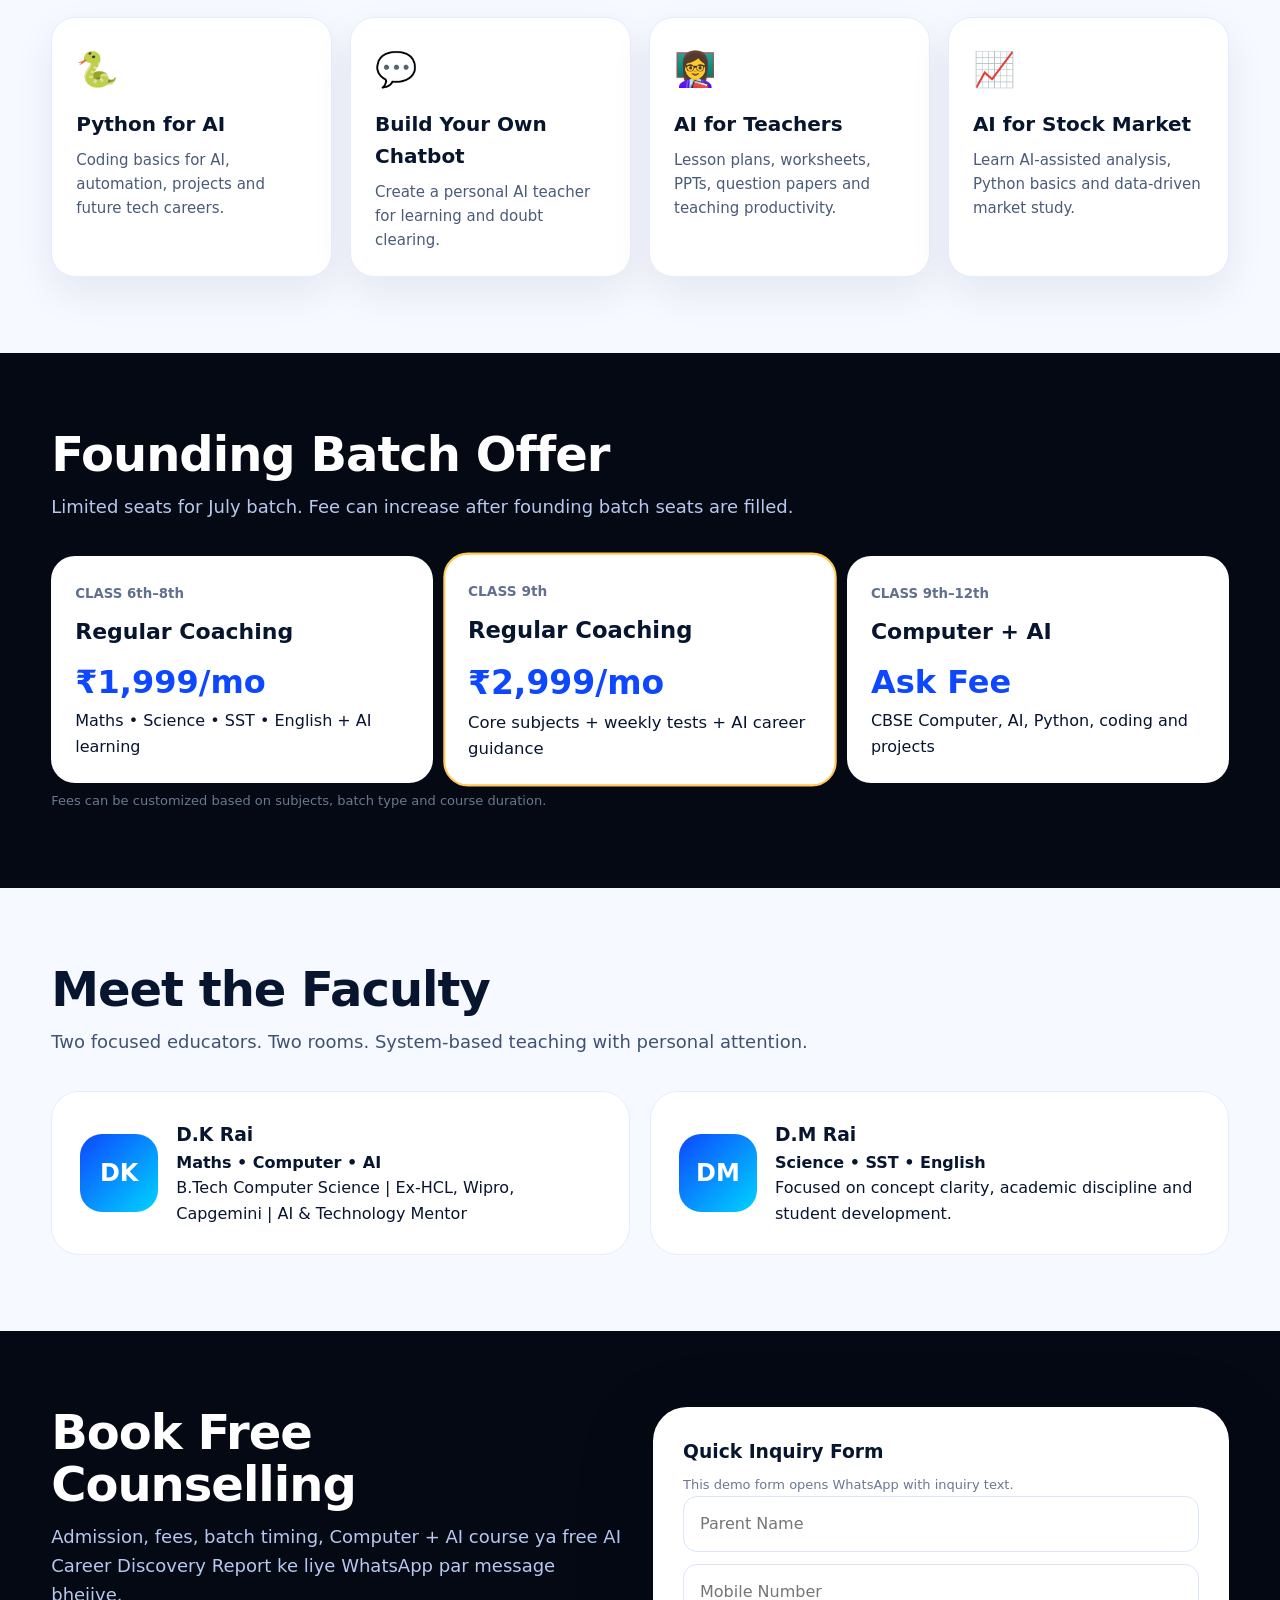
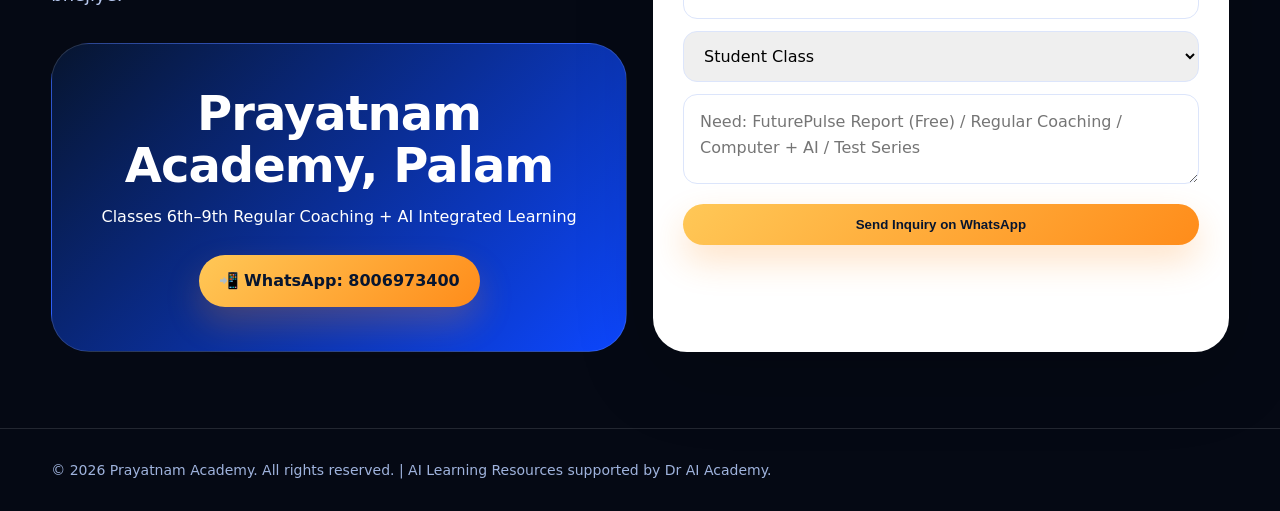
==== commit 813c2e5d: "Update index.html" ====
--- a/index.html
+++ b/index.html
@@ -3,307 +3,253 @@
 <head>
   <meta charset="UTF-8" />
   <meta name="viewport" content="width=device-width, initial-scale=1.0" />
-  <title>Prayatnam Academy | AI Integrated Coaching in Palam Delhi</title>
-  <meta name="description" content="Prayatnam Academy, Palam Delhi: AI Integrated Coaching, Class 6 to 9 foundation, NEET/JEE-focused learning, gamified science and maths labs, AI courses and test series." />
-  <meta name="theme-color" content="#246BFE" />
-  <meta property="og:title" content="Prayatnam Academy | Where Effort Meets Excellence" />
-  <meta property="og:description" content="Traditional coaching upgraded with AI Integrated Learning, gamified labs, and NEET/JEE foundation from Classes 6 to 9." />
-  <meta property="og:type" content="website" />
-  <link rel="preconnect" href="https://fonts.googleapis.com" />
-  <link rel="preconnect" href="https://fonts.gstatic.com" crossorigin />
-  <link href="https://fonts.googleapis.com/css2?family=Inter:wght@400;500;600;700;800;900&family=Space+Grotesk:wght@600;700;800&display=swap" rel="stylesheet" />
-  <link rel="stylesheet" href="styles.css" />
+  <title>Prayatnam Academy Palam | AI Integrated Coaching Classes 6th–9th</title>
+  <meta name="description" content="Prayatnam Academy Palam offers AI Integrated Coaching for Classes 6th to 9th, Computer + AI CBSE Batch for 9th to 12th, weekly tests, parent reports and free AI Career Discovery Report." />
+  <style>
+    :root{--navy:#07152f;--blue:#0d47ff;--cyan:#00d4ff;--gold:#ffc857;--orange:#ff8c1a;--white:#fff;--muted:#d9e6ff;--dark:#050914;--glass:rgba(255,255,255,.10);--green:#23d18b;--red:#ff5b7e}
+    *{box-sizing:border-box;margin:0;padding:0}
+    html{scroll-behavior:smooth}
+    body{font-family:Inter,system-ui,-apple-system,Segoe UI,Roboto,Arial,sans-serif;background:var(--dark);color:var(--white);line-height:1.6}
+    a{text-decoration:none;color:inherit}.wrap{width:min(1180px,92%);margin:auto}
+    .topbar{position:sticky;top:0;z-index:99;background:rgba(5,9,20,.88);backdrop-filter:blur(16px);border-bottom:1px solid rgba(255,255,255,.12)}
+    .nav{display:flex;align-items:center;justify-content:space-between;padding:14px 0;gap:18px}
+    .brand{display:flex;align-items:center;gap:12px}.logo{width:46px;height:46px;border-radius:14px;background:linear-gradient(135deg,var(--gold),var(--orange));display:grid;place-items:center;color:#09122b;font-weight:900;font-size:22px;box-shadow:0 12px 30px rgba(255,200,87,.25)}
+    .brand h1{font-size:20px;line-height:1.05;letter-spacing:.4px}.brand span{display:block;font-size:12px;color:var(--muted);font-weight:500;margin-top:2px}
+    .navlinks{display:flex;gap:22px;font-size:14px;color:#e9f1ff}
+    .btn{display:inline-flex;align-items:center;justify-content:center;gap:9px;padding:13px 20px;border-radius:999px;font-weight:800;background:linear-gradient(135deg,var(--gold),var(--orange));color:#07152f;box-shadow:0 16px 35px rgba(255,140,26,.24);border:0;cursor:pointer;transition:.25s ease}
+    .btn:hover{transform:translateY(-2px);filter:saturate(1.15)}.btn.secondary{background:rgba(255,255,255,.10);color:#fff;border:1px solid rgba(255,255,255,.20);box-shadow:none}
+    
+    /* Pulse Styling for Lead Magnet Button */
+    .btn.pulse-btn {
+      background: linear-gradient(135deg, var(--cyan), var(--blue));
+      color: var(--white);
+      box-shadow: 0 0 0 0 rgba(0, 212, 255, 0.7);
+      animation: buttonPulse 2s infinite;
+    }
+    @keyframes buttonPulse {
+      0% { transform: scale(1); box-shadow: 0 0 0 0 rgba(0, 212, 255, 0.7); }
+      70% { transform: scale(1.03); box-shadow: 0 0 0 12px rgba(0, 212, 255, 0); }
+      100% { transform: scale(1); box-shadow: 0 0 0 0 rgba(0, 212, 255, 0); }
+    }
+
+    .hero{position:relative;overflow:hidden;background:radial-gradient(circle at 15% 10%,rgba(0,212,255,.24),transparent 32%),radial-gradient(circle at 80% 0%,rgba(255,200,87,.22),transparent 30%),linear-gradient(145deg,#07152f 0%,#091126 48%,#050914 100%);padding:76px 0 56px}
+    .hero:before{content:"";position:absolute;inset:0;background-image:linear-gradient(rgba(255,255,255,.045) 1px,transparent 1px),linear-gradient(90deg,rgba(255,255,255,.045) 1px,transparent 1px);background-size:42px 42px;mask-image:linear-gradient(to bottom,#000,transparent 85%)}
+    .hero-grid{position:relative;z-index:2;display:grid;grid-template-columns:1.08fr .92fr;gap:42px;align-items:center}
+    .badge{display:inline-flex;align-items:center;gap:8px;padding:9px 14px;border-radius:999px;background:rgba(0,212,255,.11);border:1px solid rgba(0,212,255,.32);color:#dffaff;font-weight:800;font-size:14px;margin-bottom:18px}
+    .hero h2{font-size:clamp(38px,6vw,76px);line-height:.98;letter-spacing:-2px;margin-bottom:18px}.gradient{background:linear-gradient(135deg,#fff,var(--cyan),var(--gold));-webkit-background-clip:text;background-clip:text;color:transparent}
+    .hero p.lead{font-size:clamp(17px,2vw,22px);color:#e1ebff;max-width:720px;margin-bottom:24px}.hero-actions{display:flex;gap:14px;flex-wrap:wrap;margin:26px 0}
+    .trust{display:grid;grid-template-columns:repeat(3,1fr);gap:14px;margin-top:28px}.trust .item{padding:16px;border-radius:18px;background:var(--glass);border:1px solid rgba(255,255,255,.14)}.item strong{font-size:24px;color:var(--gold)}.item span{display:block;color:#cfe0ff;font-size:13px;margin-top:2px}
+    .hero-card{position:relative;border-radius:34px;padding:26px;background:linear-gradient(180deg,rgba(255,255,255,.14),rgba(255,255,255,.06));border:1px solid rgba(255,255,255,.16);box-shadow:0 28px 80px rgba(0,0,0,.35)}
+    .ai-orb{min-height:430px;border-radius:28px;background:radial-gradient(circle at 50% 36%,rgba(0,212,255,.95),rgba(13,71,255,.25) 36%,transparent 58%),linear-gradient(135deg,rgba(255,200,87,.16),rgba(255,255,255,.04));display:flex;align-items:center;justify-content:center;text-align:center;position:relative;overflow:hidden}
+    .ai-orb:before,.ai-orb:after{content:"";position:absolute;border:1px solid rgba(255,255,255,.25);border-radius:50%;width:300px;height:300px;animation:spin 18s linear infinite}.ai-orb:after{width:230px;height:230px;animation-direction:reverse}@keyframes spin{to{transform:rotate(360deg)}}
+    .ai-orb .center{position:relative;z-index:2;padding:20px}.ai-orb h3{font-size:34px;line-height:1.05;margin-bottom:12px}.ai-orb p{color:#eef7ff}
+    
+    /* FuturePulse Lead Collector Section Styles */
+    .fp-super-section {
+      background: radial-gradient(circle at 80% 20%, rgba(0, 212, 255, 0.15), transparent 50%), linear-gradient(145deg, #040d21 0%, #09193d 100%);
+      border-top: 2px solid rgba(0, 212, 255, 0.3);
+      border-bottom: 2px solid rgba(0, 212, 255, 0.3);
+      position: relative;
+    }
+    .fp-grid-layout {
+      display: grid;
+      grid-template-columns: 1.25fr 0.75fr;
+      gap: 40px;
+      align-items: center;
+      background: rgba(5, 14, 38, 0.6);
+      border: 1px solid rgba(255, 255, 255, 0.08);
+      border-radius: 36px;
+      padding: 50px;
+      box-shadow: 0 30px 70px rgba(0, 0, 0, 0.5);
+      backdrop-filter: blur(10px);
+    }
+    .fp-live-counter {
+      display: inline-flex;
+      align-items: center;
+      gap: 8px;
+      background: rgba(35, 209, 139, 0.12);
+      border: 1px solid rgba(35, 209, 139, 0.4);
+      color: #23d18b;
+      font-size: 13px;
+      font-weight: 800;
+      padding: 6px 16px;
+      border-radius: 99px;
+      margin-bottom: 20px;
+      text-transform: uppercase;
+      letter-spacing: 0.5px;
+    }
+    .fp-pulse-dot {
+      width: 8px;
+      height: 8px;
+      background: #23d18b;
+      border-radius: 50%;
+      box-shadow: 0 0 0 0 rgba(35, 209, 139, 0.7);
+      animation: livePulse 1.6s infinite;
+    }
+    @keyframes livePulse {
+      0% { transform: scale(0.95); box-shadow: 0 0 0 0 rgba(35, 209, 139, 0.7); }
+      70% { transform: scale(1); box-shadow: 0 0 0 8px rgba(35, 209, 139, 0); }
+      100% { transform: scale(0.95); box-shadow: 0 0 0 0 rgba(35, 209, 139, 0); }
+    }
+    .fp-headline {
+      font-size: clamp(28px, 3.5vw, 44px) !important;
+      line-height: 1.15 !important;
+      font-weight: 800;
+      margin-bottom: 16px;
+      letter-spacing: -0.5px;
+    }
+    .fp-bullet-list {
+      margin: 24px 0 !important;
+    }
+    .fp-bullet-list li {
+      font-size: 16px !important;
+      color: #e2eeff !important;
+      margin: 14px 0 !important;
+      padding-left: 32px !important;
+    }
+    .fp-bullet-list li::before {
+      content: "🔥" !important;
+      background: none !important;
+      font-size: 16px;
+      left: 0;
+      top: -2px;
+    }
+    .fp-urgency-card {
+      background: linear-gradient(180deg, rgba(255, 255, 255, 0.07) 0%, rgba(255, 255, 255, 0.02) 100%);
+      border: 1px solid rgba(255, 200, 87, 0.25);
+      border-radius: 28px;
+      padding: 32px;
+      text-align: center;
+      box-shadow: 0 20px 50px rgba(0,0,0,0.3);
+      position: relative;
+    }
+    .fp-price-strike {
+      font-size: 15px;
+      text-decoration: line-through;
+      color: #ff5b7e;
+      font-weight: 700;
+    }
+    .fp-price-massive {
+      font-size: 42px;
+      font-weight: 900;
+      color: #23d18b;
+      margin: 5px 0 15px 0;
+      display: flex;
+      align-items: center;
+      justify-content: center;
+      gap: 8px;
+    }
+    .fp-price-massive span {
+      font-size: 14px;
+      background: var(--gold);
+      color: #07152f;
+      padding: 2px 10px;
+      border-radius: 6px;
+      font-weight: 800;
+    }
+
+    .section{padding:76px 0}.section.light{background:#f6f9ff;color:#07152f}.section h2{font-size:clamp(30px,4vw,48px);line-height:1.08;margin-bottom:12px;letter-spacing:-1px}.section .sub{color:#b7c8ef;max-width:790px;font-size:18px;margin-bottom:34px}.section.light .sub{color:#405272}
+    .cards{display:grid;grid-template-columns:repeat(4,1fr);gap:18px}.card{padding:24px;border-radius:24px;background:rgba(255,255,255,.08);border:1px solid rgba(255,255,255,.13);box-shadow:0 18px 50px rgba(0,0,0,.14)}.light .card{background:#fff;border:1px solid #e5ecff;box-shadow:0 16px 40px rgba(10,31,68,.08)}
+    .icon{font-size:34px;margin-bottom:12px}.card h3{font-size:20px;margin-bottom:8px}.card p{color:#d4e1ff;font-size:15px}.light .card p{color:#4a5b78}
+    .split{display:grid;grid-template-columns:1fr 1fr;gap:26px;align-items:stretch}.compare{display:grid;grid-template-columns:1fr 1fr;gap:0;overflow:hidden;border-radius:28px;border:1px solid rgba(255,255,255,.14)}.col{padding:26px;background:rgba(255,255,255,.07)}.col.good{background:linear-gradient(180deg,rgba(35,209,139,.18),rgba(255,255,255,.06))}.col h3{font-size:24px;margin-bottom:16px}
+    ul{list-style:none}li{margin:12px 0;padding-left:30px;position:relative;color:#e3eeff}.light li{color:#253652}li:before{content:"✓";position:absolute;left:0;top:0;color:var(--green);font-weight:900}.bad li:before{content:"×";color:var(--red)}
+    .offer{border-radius:32px;padding:34px;background:linear-gradient(135deg,#102456,#08122b);border:1px solid rgba(255,255,255,.14);box-shadow:0 22px 70px rgba(0,0,0,.22)}.offer h3{font-size:34px;margin-bottom:12px;color:var(--gold)}
+    .price-grid{display:grid;grid-template-columns:repeat(3,1fr);gap:16px;margin-top:22px}.price{background:#fff;color:#07152f;border-radius:24px;padding:22px;border:2px solid transparent}.price.featured{border-color:var(--gold);transform:scale(1.03)}.price small{color:#61708d;font-weight:700}.price h3{font-size:22px;color:#07152f;margin:8px 0}.money{font-size:32px;font-weight:900;color:#0d47ff}
+    .faculty{display:grid;grid-template-columns:repeat(2,1fr);gap:20px}.faculty-card{padding:28px;border-radius:28px;background:#fff;color:#07152f;border:1px solid #e5ecff;display:flex;gap:18px;align-items:center}.avatar{width:78px;height:78px;border-radius:22px;background:linear-gradient(135deg,var(--blue),var(--cyan));display:grid;place-items:center;color:#fff;font-weight:900;font-size:24px;flex:0 0 auto}
+    .formbox{background:#fff;color:#07152f;border-radius:34px;padding:30px;box-shadow:0 22px 80px rgba(0,0,0,.18)}.formbox input,.formbox select,.formbox textarea{width:100%;padding:14px 16px;border:1px solid #dce5fb;border-radius:14px;margin-bottom:12px;font:inherit;outline:none}.formbox textarea{min-height:90px;resize:vertical}
+    .cta-final{background:linear-gradient(135deg,#07152f,#0d47ff);border-radius:38px;padding:44px;text-align:center;border:1px solid rgba(255,255,255,.14)}.footer{padding:30px 0;color:#9fb3dd;border-top:1px solid rgba(255,255,255,.12);font-size:14px}.floating{position:fixed;right:18px;bottom:18px;z-index:100;padding:14px 18px;border-radius:999px;background:#25D366;color:#07210f;font-weight:900;box-shadow:0 18px 40px rgba(0,0,0,.25)}.note{font-size:13px;color:#6b7892;margin-top:8px}
+    @media(max-width:900px){.navlinks{display:none}.hero-grid,.split,.fp-grid-layout{grid-template-columns:1fr}.cards{grid-template-columns:repeat(2,1fr)}.price-grid,.faculty{grid-template-columns:1fr}.trust{grid-template-columns:1fr}.hero{padding-top:44px}.ai-orb{min-height:310px}.compare{grid-template-columns:1fr}.fp-grid-layout{padding:30px 20px}}
+    @media(max-width:560px){.cards{grid-template-columns:1fr}.hero-actions .btn{width:100%}.brand h1{font-size:17px}.hero h2{letter-spacing:-1px}.section{padding:54px 0}.cta-final{padding:28px}.floating{left:14px;right:14px;text-align:center}.fp-grid-layout{padding:22px}}
+  </style>
 </head>
 <body>
-  <div class="cursor-glow" aria-hidden="true"></div>
-
-  <div class="top-banner">
-    <div class="container banner-inner">
-      <span>Admissions Open • Classes 6 to 9 Foundation</span>
-      <span>AI Integrated Coaching • Gamified Learning by AI-Powered Labs • Palam, Delhi</span>
-    </div>
-  </div>
-
-  <header class="site-header">
-    <div class="container nav-shell">
-      <a class="brand" href="#home" aria-label="Prayatnam Academy Home">
-        <span class="brand-icon">PA</span>
-        <span class="brand-text">
-          <strong>Prayatnam Academy</strong>
-          <small>Where Effort Meets Excellence</small>
-        </span>
-      </a>
-
-      <button class="menu-toggle" aria-label="Toggle navigation" aria-expanded="false">☰</button>
-
-      <nav class="nav-links" aria-label="Main navigation">
-        <a href="#difference">Why Different</a>
-        <a href="#foundation">6–9 Foundation</a>
-        <a href="#labs">AI Labs</a>
-        <a href="#ai-courses">AI Courses</a>
-        <a href="#about">About</a>
-        <a href="#contact" class="nav-cta">Call / WhatsApp</a>
-      </nav>
-    </div>
-  </header>
-
-  <main id="home">
-    <section class="hero section-pad">
-      <div class="hero-art hero-art-one" aria-hidden="true"></div>
-      <div class="hero-art hero-art-two" aria-hidden="true"></div>
-      <div class="container hero-grid">
-        <div class="hero-copy">
-          <div class="pill-row">
-            <span class="pill hot">New-Age Coaching</span>
-            <span class="pill">Palam, Delhi</span>
-          </div>
-          <h1>Not Traditional Coaching. A Future-Ready Launchpad for Class 6 to 9.</h1>
-          <p class="hero-lead">Prayatnam Academy upgrades school learning with <strong>AI Integrated Coaching</strong>, <strong>Gamified Learning by AI-Powered Labs</strong>, and NEET/JEE-focused foundation building from the early classes.</p>
-          <p class="hero-sub">No ratta-mar study. No boring classroom routine. Students learn through concepts, visuals, simulations, practice, doubt-solving, and smart mentoring.</p>
-
-          <div class="hero-actions">
-            <a class="btn primary" href="tel:+917080680911">Call Now</a>
-            <a class="btn secondary" href="https://wa.me/917080680911" target="_blank" rel="noopener">WhatsApp Admission</a>
-            <a class="btn ghost" href="#difference">See Difference</a>
-          </div>
-
-          <div class="hero-badges" aria-label="Academy strengths">
-            <div><strong>6–9</strong><span>School + Foundation</span></div>
-            <div><strong>AI</strong><span>Integrated Learning</span></div>
-            <div><strong>Labs</strong><span>Games + Simulations</span></div>
-          </div>
-        </div>
-
-        <aside class="hero-showcase" aria-label="Prayatnam smart learning dashboard preview">
-          <div class="showcase-top">
-            <span class="pulse-dot"></span>
-            AI Learning Studio
-          </div>
-          <div class="dashboard-card focus-card">
-            <span>Student Transformation Score</span>
-            <strong>Concept → Practice → Exam Confidence</strong>
-            <div class="meter"><i></i></div>
-          </div>
-          <div class="dashboard-grid">
-            <div class="dash-tile blue"><span>Maths</span><strong>Logic Builder</strong></div>
-            <div class="dash-tile orange"><span>Science</span><strong>Live Labs</strong></div>
-            <div class="dash-tile violet"><span>AI</span><strong>Future Skills</strong></div>
-            <div class="dash-tile green"><span>Tests</span><strong>Smart Practice</strong></div>
-          </div>
-          <div class="floating-note note-one">NEET/JEE foundation mindset</div>
-          <div class="floating-note note-two">Gamified Science & Maths</div>
-        </aside>
-      </div>
-    </section>
-
-    <section class="impact-strip">
-      <div class="container impact-grid">
-        <div class="impact-item"><strong>All Subjects</strong><span>Maths • Science • SST • English</span></div>
-        <div class="impact-item"><strong>AI Integrated</strong><span>Modern learning, not memorisation</span></div>
-        <div class="impact-item"><strong>NEET/JEE Lens</strong><span>Foundation thinking from Class 6</span></div>
-        <div class="impact-item visitor-box"><strong id="visitCount">0001</strong><span>Website Visits on this device</span></div>
-      </div>
-    </section>
-
-    <section id="difference" class="section-pad difference-section">
-      <div class="container">
-        <div class="section-head centered">
-          <span class="section-kicker">The Prayatnam Difference</span>
-          <h2>Traditional Coaching vs Prayatnam Academy</h2>
-          <p>Parents immediately understand the difference: Prayatnam is built for modern school success and future competitive exams.</p>
-        </div>
-
-        <div class="compare-grid">
-          <div class="compare-card traditional">
-            <div class="compare-title">Traditional Coaching</div>
-            <ul>
-              <li>Mostly lecture-based study</li>
-              <li>Ratta-mar notes and routine homework</li>
-              <li>Limited visual learning</li>
-              <li>School marks focus only</li>
-              <li>Late start for NEET/JEE mindset</li>
+  <header class="topbar"><div class="wrap nav"><div class="brand"><div class="logo">P</div><div><h1>PRAYATNAM ACADEMY</h1><span>Where Effort Meets Excellence</span></div></div><nav class="navlinks"><a href="#programs">Programs</a><a href="#difference">Why Us</a><a href="#fees">Fees</a><a href="#contact">Contact</a></nav><a class="btn" href="https://wa.me/918006973400?text=Hello%20Prayatnam%20Academy%2C%20I%20want%20to%20book%20free%20counselling%20for%20admission." target="_blank">WhatsApp Now</a></div></header>
+
+  <main>
+    <section class="hero"><div class="wrap hero-grid"><div><div class="badge">🚀 Admissions Open for July Batch</div><h2>Traditional Tuition Se Aage — <span class="gradient">AI Integrated Learning</span></h2><p class="lead">Palam me Classes 6th–9th ke liye Maths, Science, SST, English coaching — regular studies ke saath AI skills, weekly tests, parent reports aur career guidance.</p><div class="hero-actions">
+      <a class="btn" href="https://futurepulse.prayatnam.com/" target="_blank">Get Free Career Report</a>
+      <a class="btn secondary" href="#fees">View Founding Batch Fee</a>
+    </div><div class="trust"><div class="item"><strong>6–9</strong><span>Regular Coaching Classes</span></div><div class="item"><strong>9–12</strong><span>Computer + AI CBSE Batch</span></div><div class="item"><strong>Free</strong><span>AI Career Discovery Session</span></div></div></div><div class="hero-card"><div class="ai-orb"><div class="center"><h3>School Subjects + AI + Career Roadmap</h3><p>Concept clarity, smart study habits, AI tools, tests, reports and future-ready skills — all in one learning system.</p></div></div></div></div></section>
+
+    <!-- START: SUPER HIGH-CONVERTING FUTUREPULSE LEAD MAGNET -->
+    <section id="futurepulse" class="section fp-super-section">
+      <div class="wrap">
+        <div class="fp-grid-layout">
+          
+          <!-- Left Column: Problem & Hook -->
+          <div>
+            <div class="fp-live-counter">
+              <span class="fp-pulse-dot"></span> 42 Parents Generated Report in Last 24 Hours
+            </div>
+            <h2 class="fp-headline">
+              Is Your Child Ready for the AI Era, or <span style="color:var(--red);">Falling Behind?</span>
+            </h2>
+            <p style="color:#b2cbff; font-size:18px; line-height:1.5; margin-top:12px;">
+              School ka conventional routine kafi nahi hai. FuturePulse AI framework se jaaniye aapke child ki real logical capability, hidden tech potential, aur weekly roadmap. 
+            </p>
+            
+            <ul class="fp-bullet-list">
+              <li><strong>Custom Student Mindmap:</strong> Brain mapping tool se samjhein bachhe ka actual interest area conceptual hai ya operational.</li>
+              <li><strong>Future Observation Analysis:</strong> Science, Maths aur AI subjects me weak areas ko breakdown karne wali dynamic report.</li>
+              <li><strong>Free In-Person Mentorship:</strong> D.K. Rai Sir (B.Tech, Ex-Wipro/Capgemini) ke saath Prayatnam Academy Palam par physical mapping assessment session.</li>
             </ul>
           </div>
-          <div class="compare-card prayatnam">
-            <div class="compare-title">Prayatnam Academy</div>
-            <ul>
-              <li>Concept-first learning with real application</li>
-              <li>AI Integrated Coaching and smart practice</li>
-              <li>Gamified Learning by AI-Powered Labs</li>
-              <li>School excellence + NEET/JEE foundation</li>
-              <li>Early competitive thinking from Classes 6–9</li>
-            </ul>
+          
+          <!-- Right Column: Massive High-Intent CTA Box -->
+          <div>
+            <div class="fp-urgency-card">
+              <div style="position:absolute; top:-12px; left:50%; transform:translateX(-50%); background:var(--orange); color:#000; font-size:11px; font-weight:900; padding:4px 14px; border-radius:99px; text-transform:uppercase; letter-spacing:1px;">
+                FREE FOR NEXT 15 PARENTS ONLY
+              </div>
+              
+              <h3 style="font-size:20px; color:#fff; margin-top:10px;">FuturePulse Assessment</h3>
+              <p style="font-size:13px; color:#a1bdff; margin-bottom:12px;">Mindmap + Comprehensive Observation Report</p>
+              
+              <div class="fp-price-strike">Regular Price: ₹999</div>
+              <div class="fp-price-massive">₹0 <span class="fp-free-tag">100% OFF</span></div>
+              
+              <a class="btn pulse-btn" href="https://futurepulse.prayatnam.com/" target="_blank" style="width:100%; font-size:18px; padding:16px; letter-spacing:0.5px;">
+                ⚡ Claim Free Report Now
+              </a>
+              
+              <p class="note" style="margin-top:15px; color:#8ba4d6; font-size:12px;">
+                🔒 No credit card required. Instantly reserves your slot for physical profile assessment counseling.
+              </p>
+            </div>
           </div>
+
         </div>
       </div>
     </section>
-
-    <section id="foundation" class="section-pad foundation-section">
-      <div class="container split-grid">
-        <div>
-          <span class="section-kicker">Main Focus Unit</span>
-          <h2>Class 6 to 9 Foundation: strong school performance with NEET/JEE-ready thinking.</h2>
-          <p>We transform the middle-school years into a powerful foundation phase. Every chapter is taught with clarity, practice, visualisation and competitive exam orientation, so the child becomes confident before the pressure of Classes 10, 11 and 12 begins.</p>
-          <div class="feature-list">
-            <div><b>Maths</b><span>Speed, logic, application-based questions and problem-solving temperament.</span></div>
-            <div><b>Science</b><span>Concept clarity through diagrams, experiments, AI labs and simulations.</span></div>
-            <div><b>SST & English</b><span>Structured notes, answer writing, expression and communication confidence.</span></div>
-            <div><b>Testing</b><span>Regular tests, analysis, parent updates and improvement tracking.</span></div>
-          </div>
-        </div>
-        <div class="foundation-visual">
-          <div class="ring-card center-card">Super Start<br><small>Class 6–9</small></div>
-          <div class="ring-card r1">Concept Clarity</div>
-          <div class="ring-card r2">Lab Learning</div>
-          <div class="ring-card r3">Exam Practice</div>
-          <div class="ring-card r4">AI Exposure</div>
-        </div>
-      </div>
-    </section>
-
-    <section id="labs" class="section-pad labs-section">
-      <div class="container labs-grid">
-        <div class="lab-screen" aria-label="Gamified lab visual">
-          <div class="screen-header"><span></span><span></span><span></span></div>
-          <div class="lab-board">
-            <div class="planet p1">Physics AI Lab</div>
-            <div class="planet p2">Chemistry Sim</div>
-            <div class="planet p3">Maths Quest</div>
-            <div class="lab-core">AI-Powered<br>Labs</div>
-          </div>
-        </div>
-        <div>
-          <span class="section-kicker">Our Signature Edge</span>
-          <h2>Gamified Learning by AI-Powered Labs.</h2>
-          <p>Students do not just memorise formulas. They see concepts, interact with simulations, play learning missions, and understand the “why” behind each topic.</p>
-          <div class="lab-cards">
-            <article><strong>Physics Labs for NEET/JEE</strong><span>Motion, force, electricity, optics, atoms and more through simulations.</span></article>
-            <article><strong>Chemistry Simulators</strong><span>Reactions, bonding, atoms and periodic concepts made visual and practical.</span></article>
-            <article><strong>Maths Games</strong><span>Problem-solving, patterns, calculations and logic through game-based challenges.</span></article>
-          </div>
-        </div>
-      </div>
-    </section>
-
-    <section class="programs-section section-pad">
-      <div class="container">
-        <div class="section-head centered">
-          <span class="section-kicker">Complete Learning Ecosystem</span>
-          <h2>Programs designed for school, exams and future skills.</h2>
-        </div>
-        <div class="program-grid">
-          <article class="program-card premium"><span>01</span><h3>Classes 6–9 Regular Coaching</h3><p>All-subject support for Maths, Science, SST and English with strong foundation building.</p></article>
-          <article class="program-card"><span>02</span><h3>NEET/JEE Foundation Labs</h3><p>Physics, Chemistry and Maths labs focused on competitive exam thinking from early classes.</p></article>
-          <article class="program-card"><span>03</span><h3>App-Based Test Series</h3><p>Android and iOS app support for NEET, JEE, UPSC, SSC, Banking, Railway, Police and more.</p></article>
-          <article class="program-card"><span>04</span><h3>Govt Exam Computer Batches</h3><p>Special computer classes for SSC, Delhi Police, Banking, Railway and other exams.</p></article>
-          <article class="program-card"><span>05</span><h3>Humanities Mentorship</h3><p>Regular classes and guidance for Humanities students, including Sociology.</p></article>
-          <article class="program-card"><span>06</span><h3>Parent Progress Support</h3><p>Performance tracking, academic feedback and a clear improvement roadmap.</p></article>
-        </div>
-      </div>
-    </section>
-
-    <section id="ai-courses" class="section-pad ai-courses-section">
-      <div class="container ai-panel">
-        <div>
-          <span class="section-kicker light">AI Course for Everyone</span>
-          <h2>AI education from Class 6 to professionals.</h2>
-          <p>Prayatnam Academy introduces students and learners to the technologies shaping the future. The goal is simple: make AI understandable, practical and career-relevant.</p>
-          <div class="tech-stack">
-            <span>Python</span>
-            <span>Machine Learning</span>
-            <span>Deep Learning</span>
-            <span>Generative AI</span>
-            <span>Agentic AI</span>
-            <span>AI Tools</span>
-          </div>
-        </div>
-        <div class="ai-card">
-          <strong>For</strong>
-          <ul>
-            <li>Class 6–12 Students</li>
-            <li>College Students</li>
-            <li>Working Professionals</li>
-            <li>Anyone who wants to learn AI</li>
-          </ul>
-        </div>
-      </div>
-    </section>
-
-    <section id="about" class="section-pad about-section">
-      <div class="container split-grid about-grid">
-        <div class="about-card">
-          <span class="section-kicker">About Us</span>
-          <h2>Built by educators who understand technology, discipline and exam preparation.</h2>
-          <p>Prayatnam Academy is a future-focused learning institute located in Palam, Delhi. Our mission is to upgrade regular school education with AI, labs, strong mentoring and competitive exam foundation.</p>
-          <p>The academy is led by experienced instructors with engineering education, MNC IT exposure from companies like HCL and Wipro, postgraduate academic depth and UPSC-qualified mentoring experience. This combination gives students a learning environment that is disciplined, practical and future-ready.</p>
-        </div>
-        <div class="mentor-panel">
-          <div><strong>Engineering + IT Experience</strong><span>Technology-driven teaching approach</span></div>
-          <div><strong>Postgraduate Mentorship</strong><span>Academic discipline and exam strategy</span></div>
-          <div><strong>UPSC-Qualified Guidance</strong><span>Structured preparation mindset</span></div>
-        </div>
-      </div>
-    </section>
-
-    <section class="cta-section">
-      <div class="container cta-card">
-        <div>
-          <span>Ready for the upgrade?</span>
-          <h2>Give your child a super start from Class 6 to 9.</h2>
-          <p>School excellence + NEET/JEE foundation + AI-powered labs + future skills.</p>
-        </div>
-        <a class="btn white" href="https://wa.me/917080680911" target="_blank" rel="noopener">Book Free Counselling</a>
-      </div>
-    </section>
-
-    <section id="contact" class="section-pad contact-section">
-      <div class="container contact-grid">
-        <div>
-          <span class="section-kicker">Contact Us</span>
-          <h2>Visit Prayatnam Academy in Palam, Delhi.</h2>
-          <p>For admissions, batch timing, app test series, AI courses and lab demo, call or WhatsApp us.</p>
-          <div class="contact-list">
-            <a href="tel:+917080680911"><strong>Call</strong><span>+91 7080680911</span></a>
-            <a href="https://wa.me/917080680911" target="_blank" rel="noopener"><strong>WhatsApp</strong><span>+91 7080680911</span></a>
-            <div><strong>Location</strong><span>Palam, Delhi</span></div>
-            <div><strong>Email</strong><span>prayatnamacademy@gmail.com</span></div>
-          </div>
-        </div>
-        <div class="map-card">
-          <iframe title="Prayatnam Academy location in Palam Delhi" src="https://www.google.com/maps?q=Palam%20Delhi&output=embed" loading="lazy" referrerpolicy="no-referrer-when-downgrade"></iframe>
-        </div>
-      </div>
-    </section>
-
-    <section id="privacy" class="section-pad privacy-section">
-      <div class="container privacy-card">
-        <span class="section-kicker">Privacy Policy</span>
-        <h2>Privacy Policy</h2>
-        <p>Prayatnam Academy respects the privacy of students, parents and visitors. Information shared through calls, WhatsApp, admission enquiries or forms is used only for counselling, admission support, class updates, test information and academic communication.</p>
-        <p>We do not sell personal data. Student performance details, contact information and academic records are handled responsibly and shared only with authorised academy staff or parents/guardians for educational purposes.</p>
-      </div>
-    </section>
+    <!-- END: SUPER HIGH-CONVERTING FUTUREPULSE LEAD MAGNET -->
+
+    <section id="programs" class="section light"><div class="wrap"><h2>Programs at Prayatnam Academy</h2><p class="sub">Designed for school success, digital confidence and future career readiness.</p><div class="cards"><div class="card"><div class="icon">📚</div><h3>Class 6th–9th Coaching</h3><p>Maths, Science, SST and English with concept-based teaching and weekly practice.</p></div><div class="card"><div class="icon">🤖</div><h3>AI Integrated Learning</h3><p>Students learn how to use AI for notes, projects, presentations and smart study.</p></div><div class="card"><div class="icon">💻</div><h3>Computer + AI CBSE</h3><p>Class 9th–12th Computer, AI, Python, coding basics and school projects.</p></div><div class="card"><div class="icon">🎯</div><h3>Govt Exam Test Series</h3><p>Test series support for SSC, Banking, Railway, Police and other competitive exams.</p></div></div></div></section>
+
+    <section id="difference" class="section"><div class="wrap split"><div><h2>Why Parents Choose Prayatnam?</h2><p class="sub">Normal tuition only completes chapters. Prayatnam builds confidence, skills and future readiness.</p><div class="compare"><div class="col bad"><h3>Traditional Tuition</h3><ul><li>Ratta learning</li><li>Only books and notes</li><li>No AI exposure</li><li>Limited parent reporting</li><li>Only exam-focused</li></ul></div><div class="col good"><h3>Prayatnam Academy</h3><ul><li>Concept learning</li><li>Books + AI tools</li><li>AI integrated activities</li><li>Weekly parent updates</li><li>Exam + career focus</li></ul></div></div></div><div class="offer"><h3>Free AI Career Discovery Report</h3><p>Parent form + student inputs ke basis par hum child ki strengths, weaknesses, learning style, subject improvement plan aur future career roadmap ka AI-assisted report banayenge.</p><ul><li>Strength & Weakness Analysis</li><li>Learning Style Mapping</li><li>Career Direction Suggestions</li><li>90-Day Improvement Plan</li><li>Parent Counselling Guidance</li></ul>
+      <a class="btn" href="https://futurepulse.prayatnam.com/" target="_blank">Claim Free Report Worth ₹999</a>
+    </div></div></section>
+
+    <section class="section light"><div class="wrap"><h2>Computer + AI Courses</h2><p class="sub">For Class 9th–12th students, college students, teachers and working professionals.</p><div class="cards"><div class="card"><div class="icon">🐍</div><h3>Python for AI</h3><p>Coding basics for AI, automation, projects and future tech careers.</p></div><div class="card"><div class="icon">💬</div><h3>Build Your Own Chatbot</h3><p>Create a personal AI teacher for learning and doubt clearing.</p></div><div class="card"><div class="icon">👩‍🏫</div><h3>AI for Teachers</h3><p>Lesson plans, worksheets, PPTs, question papers and teaching productivity.</p></div><div class="card"><div class="icon">📈</div><h3>AI for Stock Market</h3><p>Learn AI-assisted analysis, Python basics and data-driven market study.</p></div></div></div></section>
+
+    <section id="fees" class="section"><div class="wrap"><h2>Founding Batch Offer</h2><p class="sub">Limited seats for July batch. Fee can increase after founding batch seats are filled.</p><div class="price-grid"><div class="price"><small>CLASS 6th–8th</small><h3>Regular Coaching</h3><div class="money">₹1,999/mo</div><p>Maths • Science • SST • English + AI learning</p></div><div class="price featured"><small>CLASS 9th</small><h3>Regular Coaching</h3><div class="money">₹2,999/mo</div><p>Core subjects + weekly tests + AI career guidance</p></div><div class="price"><small>CLASS 9th–12th</small><h3>Computer + AI</h3><div class="money">Ask Fee</div><p>CBSE Computer, AI, Python, coding and projects</p></div></div><p class="note">Fees can be customized based on subjects, batch type and course duration.</p></div></section>
+
+    <section class="section light"><div class="wrap"><h2>Meet the Faculty</h2><p class="sub">Two focused educators. Two rooms. System-based teaching with personal attention.</p><div class="faculty"><div class="faculty-card"><div class="avatar">DK</div><div><h3>D.K Rai</h3><p><b>Maths • Computer • AI</b><br/>B.Tech Computer Science | Ex-HCL, Wipro, Capgemini | AI & Technology Mentor</p></div></div><div class="faculty-card"><div class="avatar">DM</div><div><h3>D.M Rai</h3><p><b>Science • SST • English</b><br/>Focused on concept clarity, academic discipline and student development.</p></div></div></div></div></section>
+
+    <section id="contact" class="section"><div class="wrap split"><div><h2>Book Free Counselling</h2><p class="sub">Admission, fees, batch timing, Computer + AI course ya free AI Career Discovery Report ke liye WhatsApp par message bhejiye.</p><div class="cta-final"><h2>Prayatnam Academy, Palam</h2><p>Classes 6th–9th Regular Coaching + AI Integrated Learning</p><br/><a class="btn" href="https://wa.me/918006973400?text=Hello%20Prayatnam%20Academy%2C%20I%20want%20to%20book%20free%20counselling." target="_blank">📲 WhatsApp: 8006973400</a></div></div><div class="formbox"><h3>Quick Inquiry Form</h3><p class="note">This demo form opens WhatsApp with inquiry text.</p><input id="name" placeholder="Parent Name" /><input id="phone" placeholder="Mobile Number" /><select id="className"><option>Student Class</option><option>Class 6</option><option>Class 7</option><option>Class 8</option><option>Class 9</option><option>Class 10</option><option>Class 11</option><option>Class 12</option></select><textarea id="need" placeholder="Need: FuturePulse Report (Free) / Regular Coaching / Computer + AI / Test Series"></textarea><button class="btn" style="width:100%" onclick="sendWA()">Send Inquiry on WhatsApp</button></div></div></section>
   </main>
 
-  <footer class="site-footer">
-    <div class="container footer-grid">
-      <div>
-        <strong>Prayatnam Academy</strong>
-        <span>Where Effort Meets Excellence</span>
-      </div>
-      <div class="footer-links">
-        <a href="#difference">Why Different</a>
-        <a href="#foundation">Foundation</a>
-        <a href="#privacy">Privacy</a>
-        <a href="#contact">Contact</a>
-      </div>
-      <div class="powered">
-        <span>Powered by <strong>Dr AI Academy</strong></span>
-        <span>© 2026 Prayatnam Academy. All Rights Reserved.</span>
-      </div>
-    </div>
-  </footer>
-
-  <script src="script.js"></script>
+  <a class="floating" href="https://wa.me/918006973400?text=Hello%20Prayatnam%20Academy%2C%20I%20want%20admission%20details." target="_blank">💬 WhatsApp Admission</a>
+  <footer class="footer"><div class="wrap">© 2026 Prayatnam Academy. All rights reserved. | AI Learning Resources supported by Dr AI Academy.</div></footer>
+
+  <script>
+    function sendWA(){
+      const name=document.getElementById('name').value||'Parent';
+      const phone=document.getElementById('phone').value||'';
+      const cls=document.getElementById('className').value||'';
+      const need=document.getElementById('need').value||'';
+      const msg=`Hello Prayatnam Academy, I want inquiry details.%0AParent Name: ${encodeURIComponent(name)}%0AMobile: ${encodeURIComponent(phone)}%0AClass: ${encodeURIComponent(cls)}%0ANeed: ${encodeURIComponent(need)}`;
+      window.open(`https://wa.me/918006973400?text=${msg}`,'_blank');
+    }
+  </script>
 </body>
 </html>
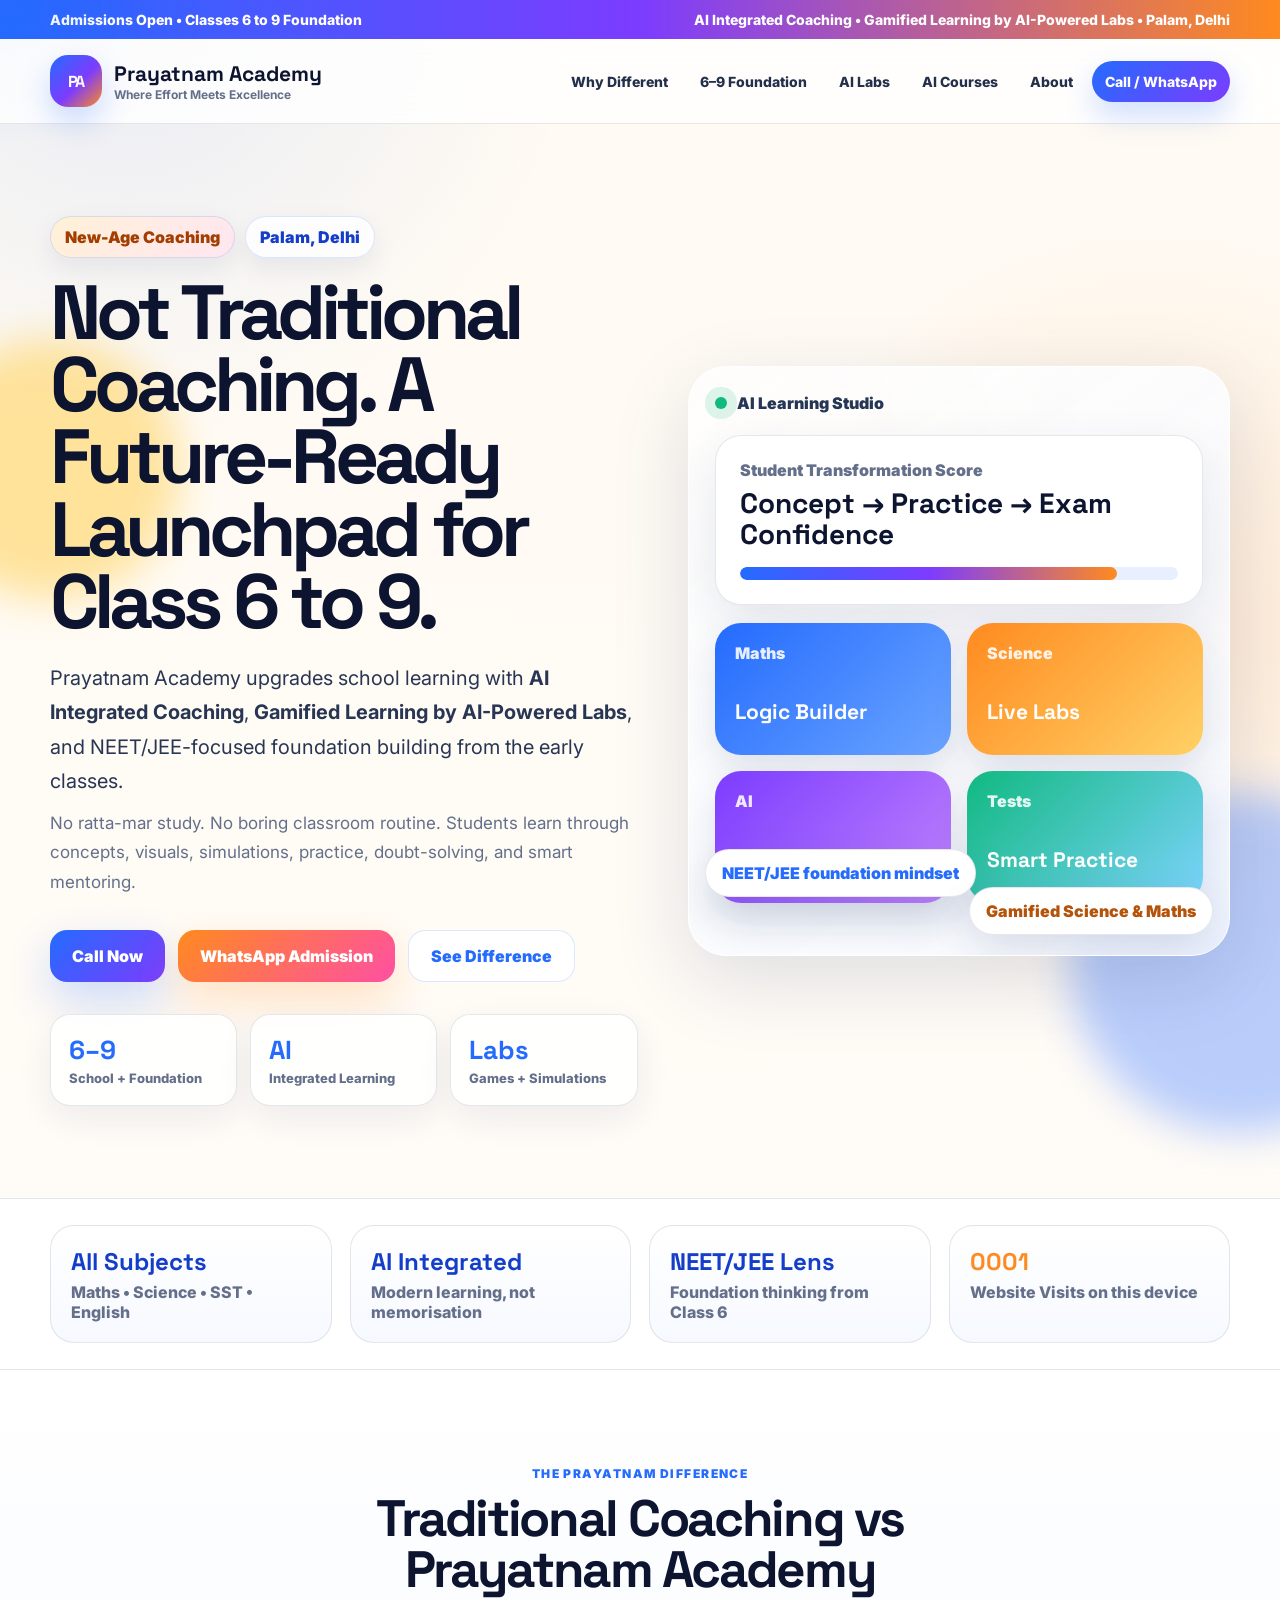
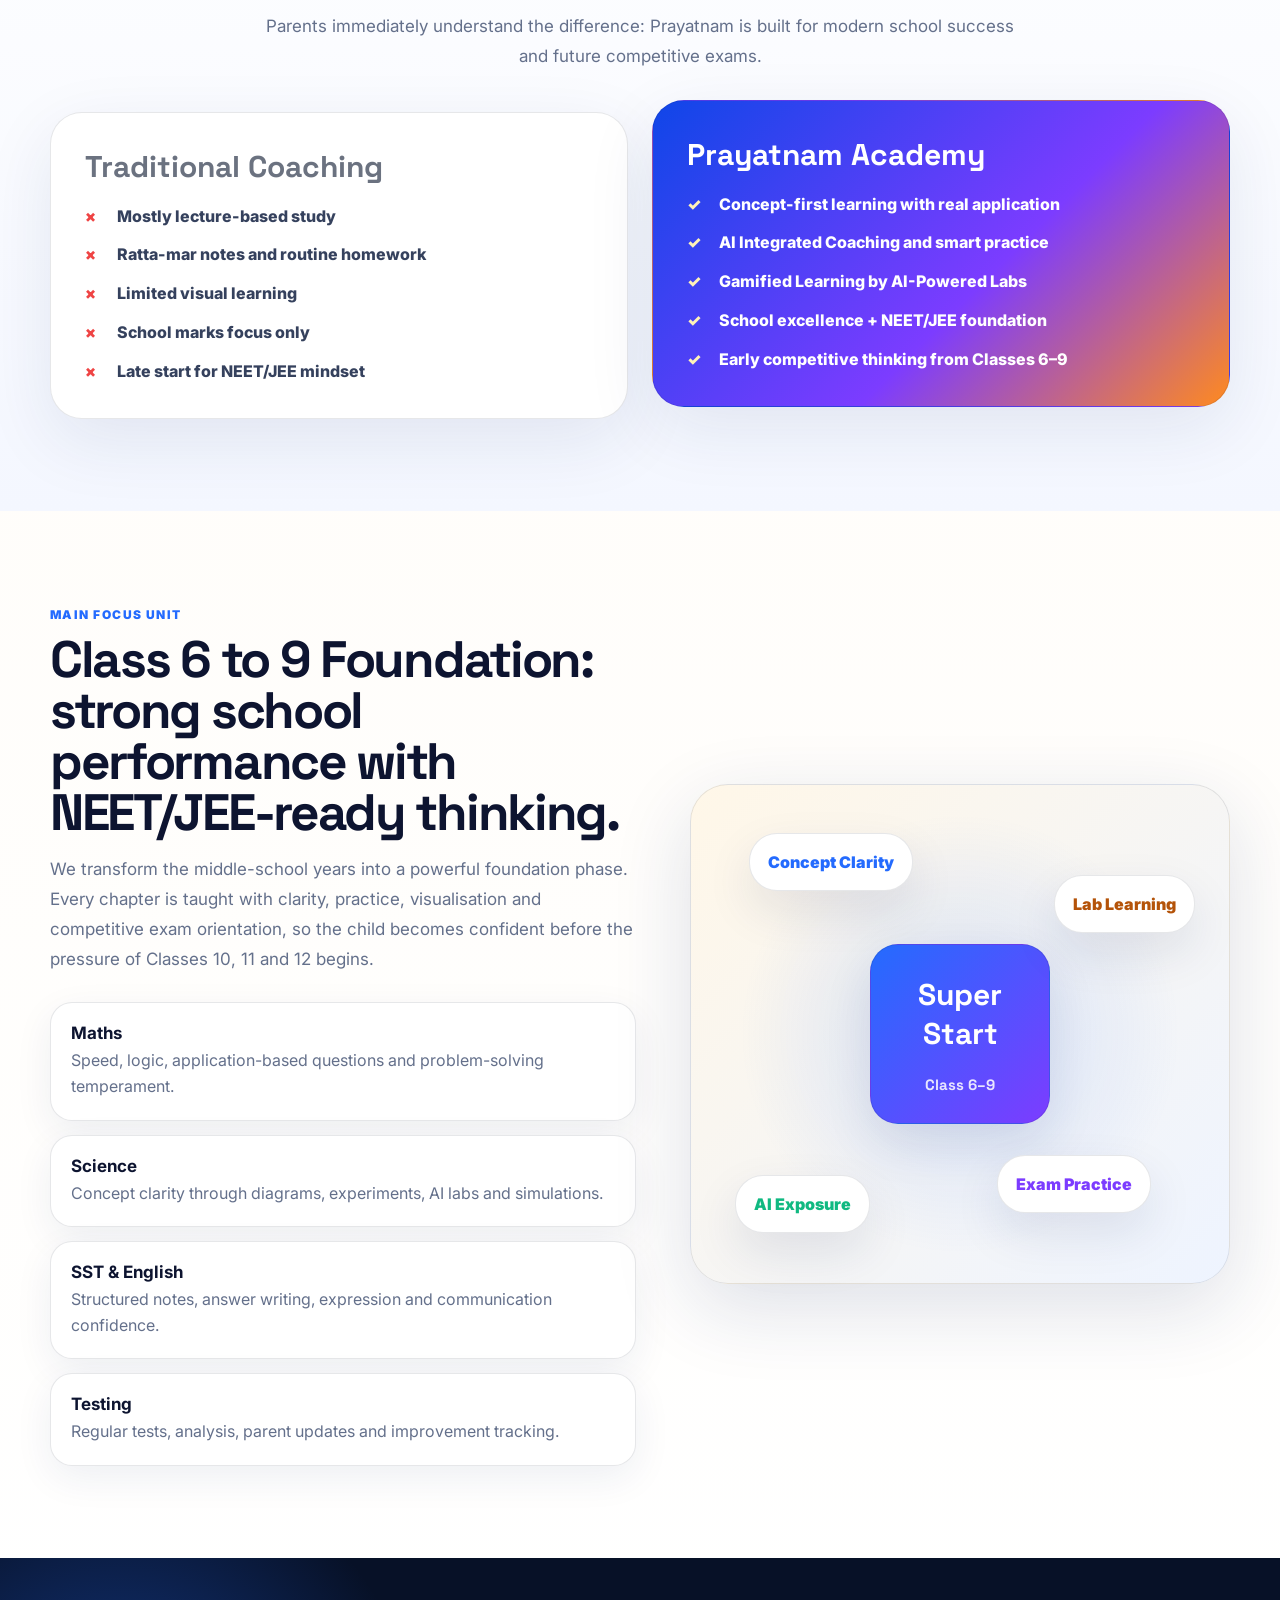
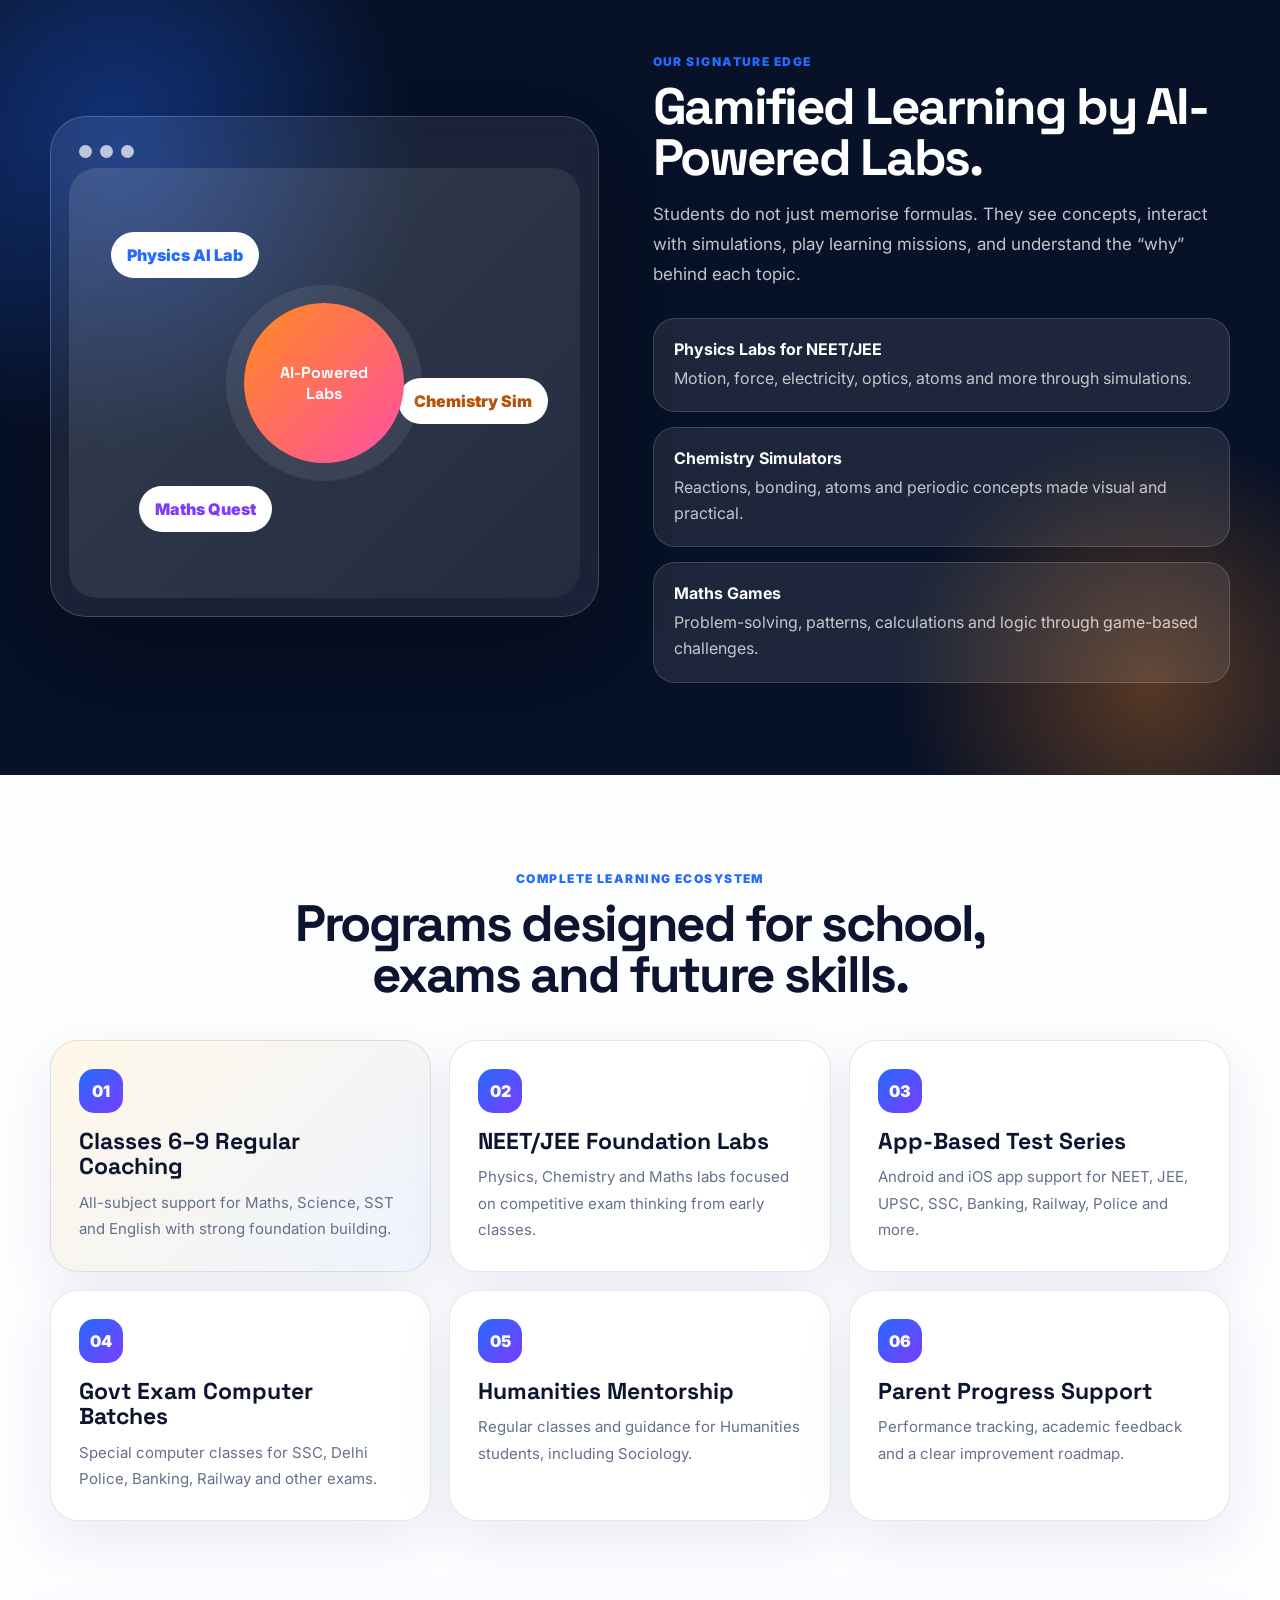
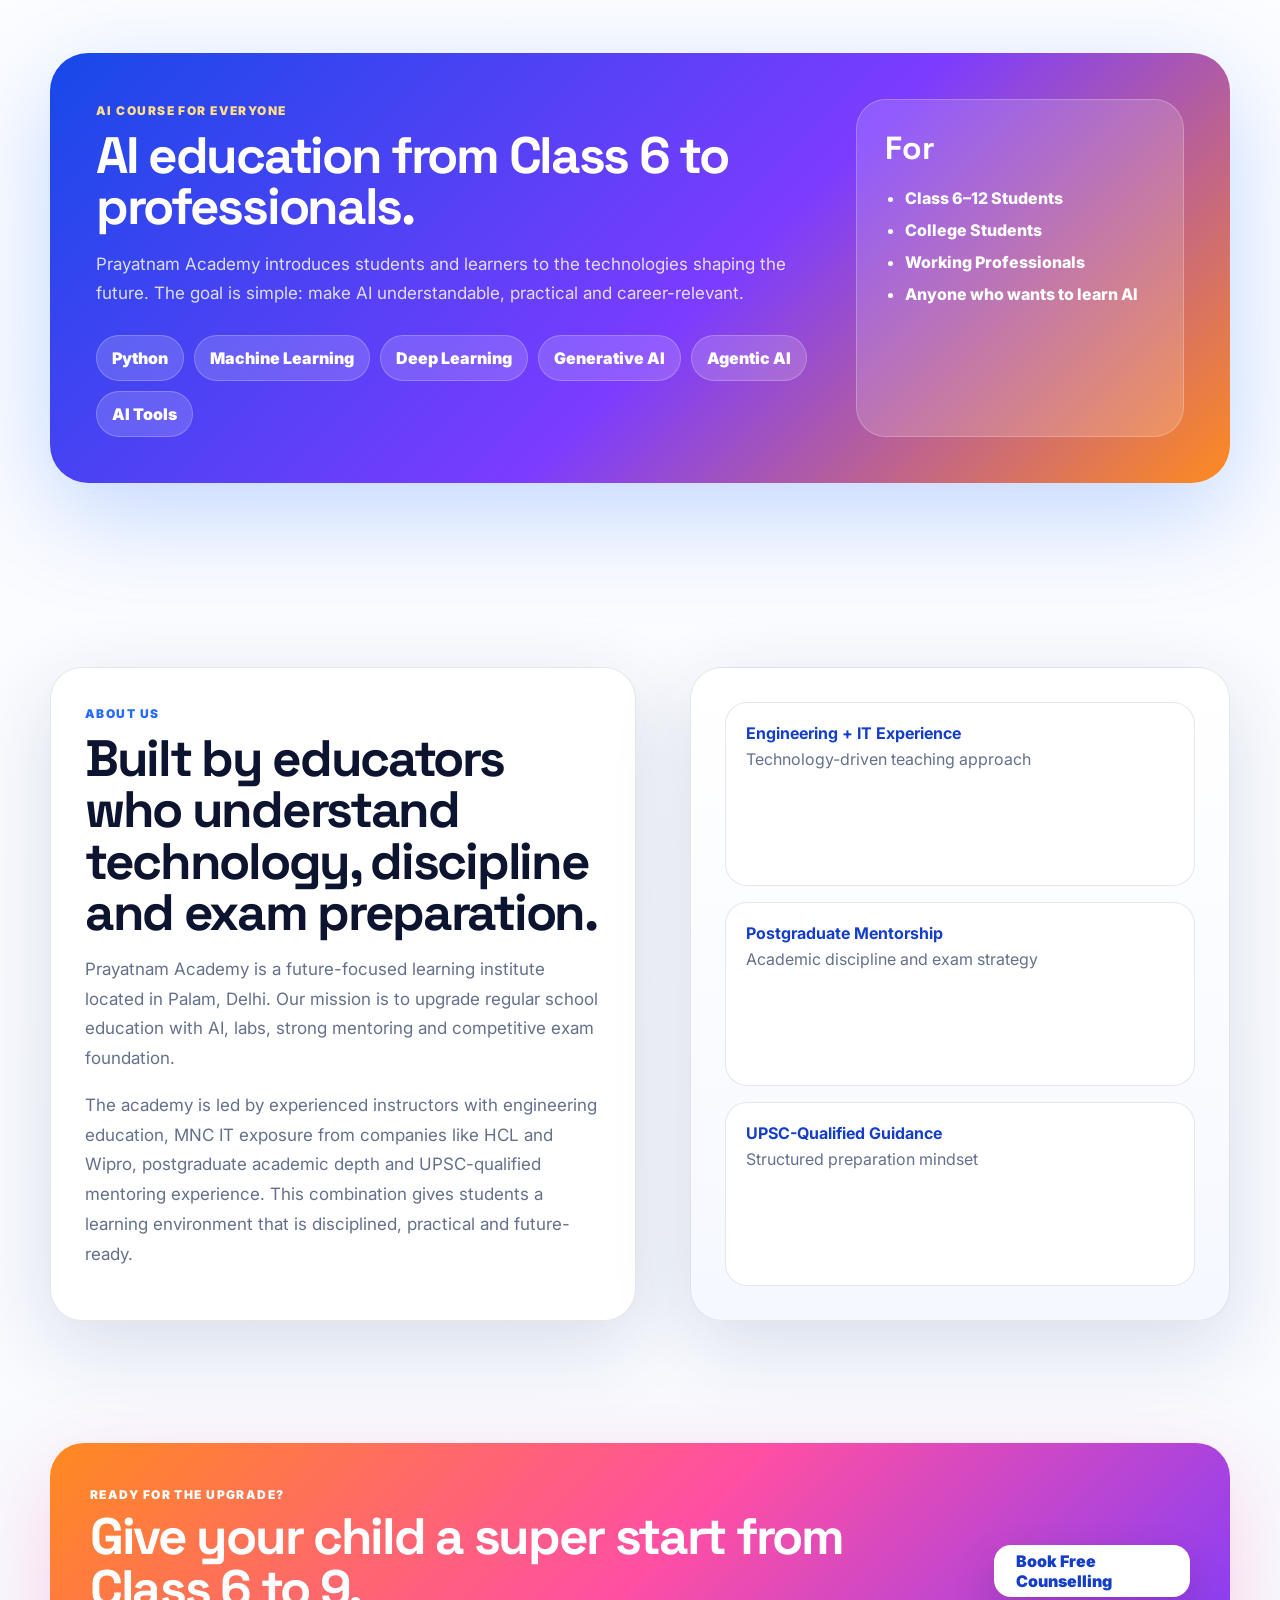
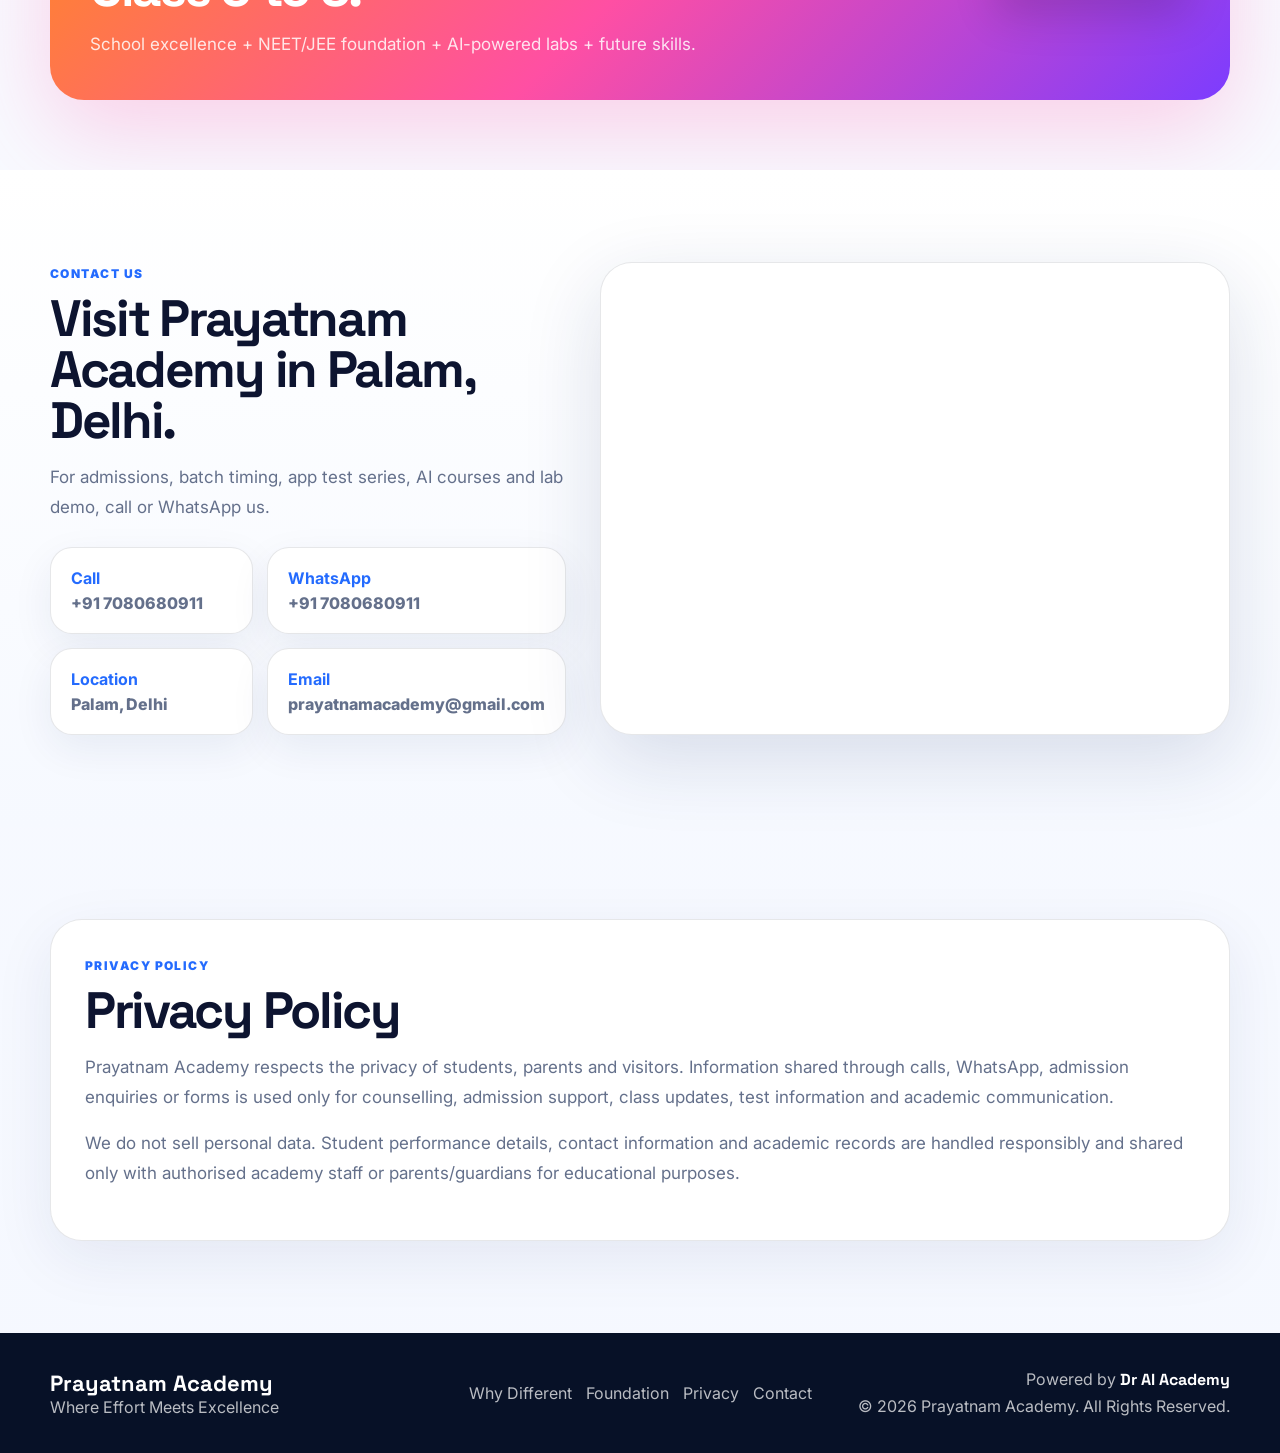
==== commit 2eb7ca56: "Update index.html" ====
--- a/index.html
+++ b/index.html
@@ -3,253 +3,307 @@
 <head>
   <meta charset="UTF-8" />
   <meta name="viewport" content="width=device-width, initial-scale=1.0" />
-  <title>Prayatnam Academy Palam | AI Integrated Coaching Classes 6th–9th</title>
-  <meta name="description" content="Prayatnam Academy Palam offers AI Integrated Coaching for Classes 6th to 9th, Computer + AI CBSE Batch for 9th to 12th, weekly tests, parent reports and free AI Career Discovery Report." />
-  <style>
-    :root{--navy:#07152f;--blue:#0d47ff;--cyan:#00d4ff;--gold:#ffc857;--orange:#ff8c1a;--white:#fff;--muted:#d9e6ff;--dark:#050914;--glass:rgba(255,255,255,.10);--green:#23d18b;--red:#ff5b7e}
-    *{box-sizing:border-box;margin:0;padding:0}
-    html{scroll-behavior:smooth}
-    body{font-family:Inter,system-ui,-apple-system,Segoe UI,Roboto,Arial,sans-serif;background:var(--dark);color:var(--white);line-height:1.6}
-    a{text-decoration:none;color:inherit}.wrap{width:min(1180px,92%);margin:auto}
-    .topbar{position:sticky;top:0;z-index:99;background:rgba(5,9,20,.88);backdrop-filter:blur(16px);border-bottom:1px solid rgba(255,255,255,.12)}
-    .nav{display:flex;align-items:center;justify-content:space-between;padding:14px 0;gap:18px}
-    .brand{display:flex;align-items:center;gap:12px}.logo{width:46px;height:46px;border-radius:14px;background:linear-gradient(135deg,var(--gold),var(--orange));display:grid;place-items:center;color:#09122b;font-weight:900;font-size:22px;box-shadow:0 12px 30px rgba(255,200,87,.25)}
-    .brand h1{font-size:20px;line-height:1.05;letter-spacing:.4px}.brand span{display:block;font-size:12px;color:var(--muted);font-weight:500;margin-top:2px}
-    .navlinks{display:flex;gap:22px;font-size:14px;color:#e9f1ff}
-    .btn{display:inline-flex;align-items:center;justify-content:center;gap:9px;padding:13px 20px;border-radius:999px;font-weight:800;background:linear-gradient(135deg,var(--gold),var(--orange));color:#07152f;box-shadow:0 16px 35px rgba(255,140,26,.24);border:0;cursor:pointer;transition:.25s ease}
-    .btn:hover{transform:translateY(-2px);filter:saturate(1.15)}.btn.secondary{background:rgba(255,255,255,.10);color:#fff;border:1px solid rgba(255,255,255,.20);box-shadow:none}
-    
-    /* Pulse Styling for Lead Magnet Button */
-    .btn.pulse-btn {
-      background: linear-gradient(135deg, var(--cyan), var(--blue));
-      color: var(--white);
-      box-shadow: 0 0 0 0 rgba(0, 212, 255, 0.7);
-      animation: buttonPulse 2s infinite;
-    }
-    @keyframes buttonPulse {
-      0% { transform: scale(1); box-shadow: 0 0 0 0 rgba(0, 212, 255, 0.7); }
-      70% { transform: scale(1.03); box-shadow: 0 0 0 12px rgba(0, 212, 255, 0); }
-      100% { transform: scale(1); box-shadow: 0 0 0 0 rgba(0, 212, 255, 0); }
-    }
-
-    .hero{position:relative;overflow:hidden;background:radial-gradient(circle at 15% 10%,rgba(0,212,255,.24),transparent 32%),radial-gradient(circle at 80% 0%,rgba(255,200,87,.22),transparent 30%),linear-gradient(145deg,#07152f 0%,#091126 48%,#050914 100%);padding:76px 0 56px}
-    .hero:before{content:"";position:absolute;inset:0;background-image:linear-gradient(rgba(255,255,255,.045) 1px,transparent 1px),linear-gradient(90deg,rgba(255,255,255,.045) 1px,transparent 1px);background-size:42px 42px;mask-image:linear-gradient(to bottom,#000,transparent 85%)}
-    .hero-grid{position:relative;z-index:2;display:grid;grid-template-columns:1.08fr .92fr;gap:42px;align-items:center}
-    .badge{display:inline-flex;align-items:center;gap:8px;padding:9px 14px;border-radius:999px;background:rgba(0,212,255,.11);border:1px solid rgba(0,212,255,.32);color:#dffaff;font-weight:800;font-size:14px;margin-bottom:18px}
-    .hero h2{font-size:clamp(38px,6vw,76px);line-height:.98;letter-spacing:-2px;margin-bottom:18px}.gradient{background:linear-gradient(135deg,#fff,var(--cyan),var(--gold));-webkit-background-clip:text;background-clip:text;color:transparent}
-    .hero p.lead{font-size:clamp(17px,2vw,22px);color:#e1ebff;max-width:720px;margin-bottom:24px}.hero-actions{display:flex;gap:14px;flex-wrap:wrap;margin:26px 0}
-    .trust{display:grid;grid-template-columns:repeat(3,1fr);gap:14px;margin-top:28px}.trust .item{padding:16px;border-radius:18px;background:var(--glass);border:1px solid rgba(255,255,255,.14)}.item strong{font-size:24px;color:var(--gold)}.item span{display:block;color:#cfe0ff;font-size:13px;margin-top:2px}
-    .hero-card{position:relative;border-radius:34px;padding:26px;background:linear-gradient(180deg,rgba(255,255,255,.14),rgba(255,255,255,.06));border:1px solid rgba(255,255,255,.16);box-shadow:0 28px 80px rgba(0,0,0,.35)}
-    .ai-orb{min-height:430px;border-radius:28px;background:radial-gradient(circle at 50% 36%,rgba(0,212,255,.95),rgba(13,71,255,.25) 36%,transparent 58%),linear-gradient(135deg,rgba(255,200,87,.16),rgba(255,255,255,.04));display:flex;align-items:center;justify-content:center;text-align:center;position:relative;overflow:hidden}
-    .ai-orb:before,.ai-orb:after{content:"";position:absolute;border:1px solid rgba(255,255,255,.25);border-radius:50%;width:300px;height:300px;animation:spin 18s linear infinite}.ai-orb:after{width:230px;height:230px;animation-direction:reverse}@keyframes spin{to{transform:rotate(360deg)}}
-    .ai-orb .center{position:relative;z-index:2;padding:20px}.ai-orb h3{font-size:34px;line-height:1.05;margin-bottom:12px}.ai-orb p{color:#eef7ff}
-    
-    /* FuturePulse Lead Collector Section Styles */
-    .fp-super-section {
-      background: radial-gradient(circle at 80% 20%, rgba(0, 212, 255, 0.15), transparent 50%), linear-gradient(145deg, #040d21 0%, #09193d 100%);
-      border-top: 2px solid rgba(0, 212, 255, 0.3);
-      border-bottom: 2px solid rgba(0, 212, 255, 0.3);
-      position: relative;
-    }
-    .fp-grid-layout {
-      display: grid;
-      grid-template-columns: 1.25fr 0.75fr;
-      gap: 40px;
-      align-items: center;
-      background: rgba(5, 14, 38, 0.6);
-      border: 1px solid rgba(255, 255, 255, 0.08);
-      border-radius: 36px;
-      padding: 50px;
-      box-shadow: 0 30px 70px rgba(0, 0, 0, 0.5);
-      backdrop-filter: blur(10px);
-    }
-    .fp-live-counter {
-      display: inline-flex;
-      align-items: center;
-      gap: 8px;
-      background: rgba(35, 209, 139, 0.12);
-      border: 1px solid rgba(35, 209, 139, 0.4);
-      color: #23d18b;
-      font-size: 13px;
-      font-weight: 800;
-      padding: 6px 16px;
-      border-radius: 99px;
-      margin-bottom: 20px;
-      text-transform: uppercase;
-      letter-spacing: 0.5px;
-    }
-    .fp-pulse-dot {
-      width: 8px;
-      height: 8px;
-      background: #23d18b;
-      border-radius: 50%;
-      box-shadow: 0 0 0 0 rgba(35, 209, 139, 0.7);
-      animation: livePulse 1.6s infinite;
-    }
-    @keyframes livePulse {
-      0% { transform: scale(0.95); box-shadow: 0 0 0 0 rgba(35, 209, 139, 0.7); }
-      70% { transform: scale(1); box-shadow: 0 0 0 8px rgba(35, 209, 139, 0); }
-      100% { transform: scale(0.95); box-shadow: 0 0 0 0 rgba(35, 209, 139, 0); }
-    }
-    .fp-headline {
-      font-size: clamp(28px, 3.5vw, 44px) !important;
-      line-height: 1.15 !important;
-      font-weight: 800;
-      margin-bottom: 16px;
-      letter-spacing: -0.5px;
-    }
-    .fp-bullet-list {
-      margin: 24px 0 !important;
-    }
-    .fp-bullet-list li {
-      font-size: 16px !important;
-      color: #e2eeff !important;
-      margin: 14px 0 !important;
-      padding-left: 32px !important;
-    }
-    .fp-bullet-list li::before {
-      content: "🔥" !important;
-      background: none !important;
-      font-size: 16px;
-      left: 0;
-      top: -2px;
-    }
-    .fp-urgency-card {
-      background: linear-gradient(180deg, rgba(255, 255, 255, 0.07) 0%, rgba(255, 255, 255, 0.02) 100%);
-      border: 1px solid rgba(255, 200, 87, 0.25);
-      border-radius: 28px;
-      padding: 32px;
-      text-align: center;
-      box-shadow: 0 20px 50px rgba(0,0,0,0.3);
-      position: relative;
-    }
-    .fp-price-strike {
-      font-size: 15px;
-      text-decoration: line-through;
-      color: #ff5b7e;
-      font-weight: 700;
-    }
-    .fp-price-massive {
-      font-size: 42px;
-      font-weight: 900;
-      color: #23d18b;
-      margin: 5px 0 15px 0;
-      display: flex;
-      align-items: center;
-      justify-content: center;
-      gap: 8px;
-    }
-    .fp-price-massive span {
-      font-size: 14px;
-      background: var(--gold);
-      color: #07152f;
-      padding: 2px 10px;
-      border-radius: 6px;
-      font-weight: 800;
-    }
-
-    .section{padding:76px 0}.section.light{background:#f6f9ff;color:#07152f}.section h2{font-size:clamp(30px,4vw,48px);line-height:1.08;margin-bottom:12px;letter-spacing:-1px}.section .sub{color:#b7c8ef;max-width:790px;font-size:18px;margin-bottom:34px}.section.light .sub{color:#405272}
-    .cards{display:grid;grid-template-columns:repeat(4,1fr);gap:18px}.card{padding:24px;border-radius:24px;background:rgba(255,255,255,.08);border:1px solid rgba(255,255,255,.13);box-shadow:0 18px 50px rgba(0,0,0,.14)}.light .card{background:#fff;border:1px solid #e5ecff;box-shadow:0 16px 40px rgba(10,31,68,.08)}
-    .icon{font-size:34px;margin-bottom:12px}.card h3{font-size:20px;margin-bottom:8px}.card p{color:#d4e1ff;font-size:15px}.light .card p{color:#4a5b78}
-    .split{display:grid;grid-template-columns:1fr 1fr;gap:26px;align-items:stretch}.compare{display:grid;grid-template-columns:1fr 1fr;gap:0;overflow:hidden;border-radius:28px;border:1px solid rgba(255,255,255,.14)}.col{padding:26px;background:rgba(255,255,255,.07)}.col.good{background:linear-gradient(180deg,rgba(35,209,139,.18),rgba(255,255,255,.06))}.col h3{font-size:24px;margin-bottom:16px}
-    ul{list-style:none}li{margin:12px 0;padding-left:30px;position:relative;color:#e3eeff}.light li{color:#253652}li:before{content:"✓";position:absolute;left:0;top:0;color:var(--green);font-weight:900}.bad li:before{content:"×";color:var(--red)}
-    .offer{border-radius:32px;padding:34px;background:linear-gradient(135deg,#102456,#08122b);border:1px solid rgba(255,255,255,.14);box-shadow:0 22px 70px rgba(0,0,0,.22)}.offer h3{font-size:34px;margin-bottom:12px;color:var(--gold)}
-    .price-grid{display:grid;grid-template-columns:repeat(3,1fr);gap:16px;margin-top:22px}.price{background:#fff;color:#07152f;border-radius:24px;padding:22px;border:2px solid transparent}.price.featured{border-color:var(--gold);transform:scale(1.03)}.price small{color:#61708d;font-weight:700}.price h3{font-size:22px;color:#07152f;margin:8px 0}.money{font-size:32px;font-weight:900;color:#0d47ff}
-    .faculty{display:grid;grid-template-columns:repeat(2,1fr);gap:20px}.faculty-card{padding:28px;border-radius:28px;background:#fff;color:#07152f;border:1px solid #e5ecff;display:flex;gap:18px;align-items:center}.avatar{width:78px;height:78px;border-radius:22px;background:linear-gradient(135deg,var(--blue),var(--cyan));display:grid;place-items:center;color:#fff;font-weight:900;font-size:24px;flex:0 0 auto}
-    .formbox{background:#fff;color:#07152f;border-radius:34px;padding:30px;box-shadow:0 22px 80px rgba(0,0,0,.18)}.formbox input,.formbox select,.formbox textarea{width:100%;padding:14px 16px;border:1px solid #dce5fb;border-radius:14px;margin-bottom:12px;font:inherit;outline:none}.formbox textarea{min-height:90px;resize:vertical}
-    .cta-final{background:linear-gradient(135deg,#07152f,#0d47ff);border-radius:38px;padding:44px;text-align:center;border:1px solid rgba(255,255,255,.14)}.footer{padding:30px 0;color:#9fb3dd;border-top:1px solid rgba(255,255,255,.12);font-size:14px}.floating{position:fixed;right:18px;bottom:18px;z-index:100;padding:14px 18px;border-radius:999px;background:#25D366;color:#07210f;font-weight:900;box-shadow:0 18px 40px rgba(0,0,0,.25)}.note{font-size:13px;color:#6b7892;margin-top:8px}
-    @media(max-width:900px){.navlinks{display:none}.hero-grid,.split,.fp-grid-layout{grid-template-columns:1fr}.cards{grid-template-columns:repeat(2,1fr)}.price-grid,.faculty{grid-template-columns:1fr}.trust{grid-template-columns:1fr}.hero{padding-top:44px}.ai-orb{min-height:310px}.compare{grid-template-columns:1fr}.fp-grid-layout{padding:30px 20px}}
-    @media(max-width:560px){.cards{grid-template-columns:1fr}.hero-actions .btn{width:100%}.brand h1{font-size:17px}.hero h2{letter-spacing:-1px}.section{padding:54px 0}.cta-final{padding:28px}.floating{left:14px;right:14px;text-align:center}.fp-grid-layout{padding:22px}}
-  </style>
+  <title>Prayatnam Academy | AI Integrated Coaching in Palam Delhi</title>
+  <meta name="description" content="Prayatnam Academy, Palam Delhi: AI Integrated Coaching, Class 6 to 9 foundation, NEET/JEE-focused learning, gamified science and maths labs, AI courses and test series." />
+  <meta name="theme-color" content="#246BFE" />
+  <meta property="og:title" content="Prayatnam Academy | Where Effort Meets Excellence" />
+  <meta property="og:description" content="Traditional coaching upgraded with AI Integrated Learning, gamified labs, and NEET/JEE foundation from Classes 6 to 9." />
+  <meta property="og:type" content="website" />
+  <link rel="preconnect" href="https://fonts.googleapis.com" />
+  <link rel="preconnect" href="https://fonts.gstatic.com" crossorigin />
+  <link href="https://fonts.googleapis.com/css2?family=Inter:wght@400;500;600;700;800;900&family=Space+Grotesk:wght@600;700;800&display=swap" rel="stylesheet" />
+  <link rel="stylesheet" href="styles.css" />
 </head>
 <body>
-  <header class="topbar"><div class="wrap nav"><div class="brand"><div class="logo">P</div><div><h1>PRAYATNAM ACADEMY</h1><span>Where Effort Meets Excellence</span></div></div><nav class="navlinks"><a href="#programs">Programs</a><a href="#difference">Why Us</a><a href="#fees">Fees</a><a href="#contact">Contact</a></nav><a class="btn" href="https://wa.me/918006973400?text=Hello%20Prayatnam%20Academy%2C%20I%20want%20to%20book%20free%20counselling%20for%20admission." target="_blank">WhatsApp Now</a></div></header>
-
-  <main>
-    <section class="hero"><div class="wrap hero-grid"><div><div class="badge">🚀 Admissions Open for July Batch</div><h2>Traditional Tuition Se Aage — <span class="gradient">AI Integrated Learning</span></h2><p class="lead">Palam me Classes 6th–9th ke liye Maths, Science, SST, English coaching — regular studies ke saath AI skills, weekly tests, parent reports aur career guidance.</p><div class="hero-actions">
-      <a class="btn" href="https://futurepulse.prayatnam.com/" target="_blank">Get Free Career Report</a>
-      <a class="btn secondary" href="#fees">View Founding Batch Fee</a>
-    </div><div class="trust"><div class="item"><strong>6–9</strong><span>Regular Coaching Classes</span></div><div class="item"><strong>9–12</strong><span>Computer + AI CBSE Batch</span></div><div class="item"><strong>Free</strong><span>AI Career Discovery Session</span></div></div></div><div class="hero-card"><div class="ai-orb"><div class="center"><h3>School Subjects + AI + Career Roadmap</h3><p>Concept clarity, smart study habits, AI tools, tests, reports and future-ready skills — all in one learning system.</p></div></div></div></div></section>
-
-    <!-- START: SUPER HIGH-CONVERTING FUTUREPULSE LEAD MAGNET -->
-    <section id="futurepulse" class="section fp-super-section">
-      <div class="wrap">
-        <div class="fp-grid-layout">
-          
-          <!-- Left Column: Problem & Hook -->
-          <div>
-            <div class="fp-live-counter">
-              <span class="fp-pulse-dot"></span> 42 Parents Generated Report in Last 24 Hours
-            </div>
-            <h2 class="fp-headline">
-              Is Your Child Ready for the AI Era, or <span style="color:var(--red);">Falling Behind?</span>
-            </h2>
-            <p style="color:#b2cbff; font-size:18px; line-height:1.5; margin-top:12px;">
-              School ka conventional routine kafi nahi hai. FuturePulse AI framework se jaaniye aapke child ki real logical capability, hidden tech potential, aur weekly roadmap. 
-            </p>
-            
-            <ul class="fp-bullet-list">
-              <li><strong>Custom Student Mindmap:</strong> Brain mapping tool se samjhein bachhe ka actual interest area conceptual hai ya operational.</li>
-              <li><strong>Future Observation Analysis:</strong> Science, Maths aur AI subjects me weak areas ko breakdown karne wali dynamic report.</li>
-              <li><strong>Free In-Person Mentorship:</strong> D.K. Rai Sir (B.Tech, Ex-Wipro/Capgemini) ke saath Prayatnam Academy Palam par physical mapping assessment session.</li>
+  <div class="cursor-glow" aria-hidden="true"></div>
+
+  <div class="top-banner">
+    <div class="container banner-inner">
+      <span>Admissions Open • Classes 6 to 9 Foundation</span>
+      <span>AI Integrated Coaching • Gamified Learning by AI-Powered Labs • Palam, Delhi</span>
+    </div>
+  </div>
+
+  <header class="site-header">
+    <div class="container nav-shell">
+      <a class="brand" href="#home" aria-label="Prayatnam Academy Home">
+        <span class="brand-icon">PA</span>
+        <span class="brand-text">
+          <strong>Prayatnam Academy</strong>
+          <small>Where Effort Meets Excellence</small>
+        </span>
+      </a>
+
+      <button class="menu-toggle" aria-label="Toggle navigation" aria-expanded="false">☰</button>
+
+      <nav class="nav-links" aria-label="Main navigation">
+        <a href="#difference">Why Different</a>
+        <a href="#foundation">6–9 Foundation</a>
+        <a href="#labs">AI Labs</a>
+        <a href="#ai-courses">AI Courses</a>
+        <a href="#about">About</a>
+        <a href="#contact" class="nav-cta">Call / WhatsApp</a>
+      </nav>
+    </div>
+  </header>
+
+  <main id="home">
+    <section class="hero section-pad">
+      <div class="hero-art hero-art-one" aria-hidden="true"></div>
+      <div class="hero-art hero-art-two" aria-hidden="true"></div>
+      <div class="container hero-grid">
+        <div class="hero-copy">
+          <div class="pill-row">
+            <span class="pill hot">New-Age Coaching</span>
+            <span class="pill">Palam, Delhi</span>
+          </div>
+          <h1>Not Traditional Coaching. A Future-Ready Launchpad for Class 6 to 9.</h1>
+          <p class="hero-lead">Prayatnam Academy upgrades school learning with <strong>AI Integrated Coaching</strong>, <strong>Gamified Learning by AI-Powered Labs</strong>, and NEET/JEE-focused foundation building from the early classes.</p>
+          <p class="hero-sub">No ratta-mar study. No boring classroom routine. Students learn through concepts, visuals, simulations, practice, doubt-solving, and smart mentoring.</p>
+
+          <div class="hero-actions">
+            <a class="btn primary" href="tel:+917080680911">Call Now</a>
+            <a class="btn secondary" href="https://wa.me/917080680911" target="_blank" rel="noopener">WhatsApp Admission</a>
+            <a class="btn ghost" href="#difference">See Difference</a>
+          </div>
+
+          <div class="hero-badges" aria-label="Academy strengths">
+            <div><strong>6–9</strong><span>School + Foundation</span></div>
+            <div><strong>AI</strong><span>Integrated Learning</span></div>
+            <div><strong>Labs</strong><span>Games + Simulations</span></div>
+          </div>
+        </div>
+
+        <aside class="hero-showcase" aria-label="Prayatnam smart learning dashboard preview">
+          <div class="showcase-top">
+            <span class="pulse-dot"></span>
+            AI Learning Studio
+          </div>
+          <div class="dashboard-card focus-card">
+            <span>Student Transformation Score</span>
+            <strong>Concept → Practice → Exam Confidence</strong>
+            <div class="meter"><i></i></div>
+          </div>
+          <div class="dashboard-grid">
+            <div class="dash-tile blue"><span>Maths</span><strong>Logic Builder</strong></div>
+            <div class="dash-tile orange"><span>Science</span><strong>Live Labs</strong></div>
+            <div class="dash-tile violet"><span>AI</span><strong>Future Skills</strong></div>
+            <div class="dash-tile green"><span>Tests</span><strong>Smart Practice</strong></div>
+          </div>
+          <div class="floating-note note-one">NEET/JEE foundation mindset</div>
+          <div class="floating-note note-two">Gamified Science & Maths</div>
+        </aside>
+      </div>
+    </section>
+
+    <section class="impact-strip">
+      <div class="container impact-grid">
+        <div class="impact-item"><strong>All Subjects</strong><span>Maths • Science • SST • English</span></div>
+        <div class="impact-item"><strong>AI Integrated</strong><span>Modern learning, not memorisation</span></div>
+        <div class="impact-item"><strong>NEET/JEE Lens</strong><span>Foundation thinking from Class 6</span></div>
+        <div class="impact-item visitor-box"><strong id="visitCount">0001</strong><span>Website Visits on this device</span></div>
+      </div>
+    </section>
+
+    <section id="difference" class="section-pad difference-section">
+      <div class="container">
+        <div class="section-head centered">
+          <span class="section-kicker">The Prayatnam Difference</span>
+          <h2>Traditional Coaching vs Prayatnam Academy</h2>
+          <p>Parents immediately understand the difference: Prayatnam is built for modern school success and future competitive exams.</p>
+        </div>
+
+        <div class="compare-grid">
+          <div class="compare-card traditional">
+            <div class="compare-title">Traditional Coaching</div>
+            <ul>
+              <li>Mostly lecture-based study</li>
+              <li>Ratta-mar notes and routine homework</li>
+              <li>Limited visual learning</li>
+              <li>School marks focus only</li>
+              <li>Late start for NEET/JEE mindset</li>
             </ul>
           </div>
-          
-          <!-- Right Column: Massive High-Intent CTA Box -->
-          <div>
-            <div class="fp-urgency-card">
-              <div style="position:absolute; top:-12px; left:50%; transform:translateX(-50%); background:var(--orange); color:#000; font-size:11px; font-weight:900; padding:4px 14px; border-radius:99px; text-transform:uppercase; letter-spacing:1px;">
-                FREE FOR NEXT 15 PARENTS ONLY
-              </div>
-              
-              <h3 style="font-size:20px; color:#fff; margin-top:10px;">FuturePulse Assessment</h3>
-              <p style="font-size:13px; color:#a1bdff; margin-bottom:12px;">Mindmap + Comprehensive Observation Report</p>
-              
-              <div class="fp-price-strike">Regular Price: ₹999</div>
-              <div class="fp-price-massive">₹0 <span class="fp-free-tag">100% OFF</span></div>
-              
-              <a class="btn pulse-btn" href="https://futurepulse.prayatnam.com/" target="_blank" style="width:100%; font-size:18px; padding:16px; letter-spacing:0.5px;">
-                ⚡ Claim Free Report Now
-              </a>
-              
-              <p class="note" style="margin-top:15px; color:#8ba4d6; font-size:12px;">
-                🔒 No credit card required. Instantly reserves your slot for physical profile assessment counseling.
-              </p>
-            </div>
-          </div>
-
-        </div>
-      </div>
-    </section>
-    <!-- END: SUPER HIGH-CONVERTING FUTUREPULSE LEAD MAGNET -->
-
-    <section id="programs" class="section light"><div class="wrap"><h2>Programs at Prayatnam Academy</h2><p class="sub">Designed for school success, digital confidence and future career readiness.</p><div class="cards"><div class="card"><div class="icon">📚</div><h3>Class 6th–9th Coaching</h3><p>Maths, Science, SST and English with concept-based teaching and weekly practice.</p></div><div class="card"><div class="icon">🤖</div><h3>AI Integrated Learning</h3><p>Students learn how to use AI for notes, projects, presentations and smart study.</p></div><div class="card"><div class="icon">💻</div><h3>Computer + AI CBSE</h3><p>Class 9th–12th Computer, AI, Python, coding basics and school projects.</p></div><div class="card"><div class="icon">🎯</div><h3>Govt Exam Test Series</h3><p>Test series support for SSC, Banking, Railway, Police and other competitive exams.</p></div></div></div></section>
-
-    <section id="difference" class="section"><div class="wrap split"><div><h2>Why Parents Choose Prayatnam?</h2><p class="sub">Normal tuition only completes chapters. Prayatnam builds confidence, skills and future readiness.</p><div class="compare"><div class="col bad"><h3>Traditional Tuition</h3><ul><li>Ratta learning</li><li>Only books and notes</li><li>No AI exposure</li><li>Limited parent reporting</li><li>Only exam-focused</li></ul></div><div class="col good"><h3>Prayatnam Academy</h3><ul><li>Concept learning</li><li>Books + AI tools</li><li>AI integrated activities</li><li>Weekly parent updates</li><li>Exam + career focus</li></ul></div></div></div><div class="offer"><h3>Free AI Career Discovery Report</h3><p>Parent form + student inputs ke basis par hum child ki strengths, weaknesses, learning style, subject improvement plan aur future career roadmap ka AI-assisted report banayenge.</p><ul><li>Strength & Weakness Analysis</li><li>Learning Style Mapping</li><li>Career Direction Suggestions</li><li>90-Day Improvement Plan</li><li>Parent Counselling Guidance</li></ul>
-      <a class="btn" href="https://futurepulse.prayatnam.com/" target="_blank">Claim Free Report Worth ₹999</a>
-    </div></div></section>
-
-    <section class="section light"><div class="wrap"><h2>Computer + AI Courses</h2><p class="sub">For Class 9th–12th students, college students, teachers and working professionals.</p><div class="cards"><div class="card"><div class="icon">🐍</div><h3>Python for AI</h3><p>Coding basics for AI, automation, projects and future tech careers.</p></div><div class="card"><div class="icon">💬</div><h3>Build Your Own Chatbot</h3><p>Create a personal AI teacher for learning and doubt clearing.</p></div><div class="card"><div class="icon">👩‍🏫</div><h3>AI for Teachers</h3><p>Lesson plans, worksheets, PPTs, question papers and teaching productivity.</p></div><div class="card"><div class="icon">📈</div><h3>AI for Stock Market</h3><p>Learn AI-assisted analysis, Python basics and data-driven market study.</p></div></div></div></section>
-
-    <section id="fees" class="section"><div class="wrap"><h2>Founding Batch Offer</h2><p class="sub">Limited seats for July batch. Fee can increase after founding batch seats are filled.</p><div class="price-grid"><div class="price"><small>CLASS 6th–8th</small><h3>Regular Coaching</h3><div class="money">₹1,999/mo</div><p>Maths • Science • SST • English + AI learning</p></div><div class="price featured"><small>CLASS 9th</small><h3>Regular Coaching</h3><div class="money">₹2,999/mo</div><p>Core subjects + weekly tests + AI career guidance</p></div><div class="price"><small>CLASS 9th–12th</small><h3>Computer + AI</h3><div class="money">Ask Fee</div><p>CBSE Computer, AI, Python, coding and projects</p></div></div><p class="note">Fees can be customized based on subjects, batch type and course duration.</p></div></section>
-
-    <section class="section light"><div class="wrap"><h2>Meet the Faculty</h2><p class="sub">Two focused educators. Two rooms. System-based teaching with personal attention.</p><div class="faculty"><div class="faculty-card"><div class="avatar">DK</div><div><h3>D.K Rai</h3><p><b>Maths • Computer • AI</b><br/>B.Tech Computer Science | Ex-HCL, Wipro, Capgemini | AI & Technology Mentor</p></div></div><div class="faculty-card"><div class="avatar">DM</div><div><h3>D.M Rai</h3><p><b>Science • SST • English</b><br/>Focused on concept clarity, academic discipline and student development.</p></div></div></div></div></section>
-
-    <section id="contact" class="section"><div class="wrap split"><div><h2>Book Free Counselling</h2><p class="sub">Admission, fees, batch timing, Computer + AI course ya free AI Career Discovery Report ke liye WhatsApp par message bhejiye.</p><div class="cta-final"><h2>Prayatnam Academy, Palam</h2><p>Classes 6th–9th Regular Coaching + AI Integrated Learning</p><br/><a class="btn" href="https://wa.me/918006973400?text=Hello%20Prayatnam%20Academy%2C%20I%20want%20to%20book%20free%20counselling." target="_blank">📲 WhatsApp: 8006973400</a></div></div><div class="formbox"><h3>Quick Inquiry Form</h3><p class="note">This demo form opens WhatsApp with inquiry text.</p><input id="name" placeholder="Parent Name" /><input id="phone" placeholder="Mobile Number" /><select id="className"><option>Student Class</option><option>Class 6</option><option>Class 7</option><option>Class 8</option><option>Class 9</option><option>Class 10</option><option>Class 11</option><option>Class 12</option></select><textarea id="need" placeholder="Need: FuturePulse Report (Free) / Regular Coaching / Computer + AI / Test Series"></textarea><button class="btn" style="width:100%" onclick="sendWA()">Send Inquiry on WhatsApp</button></div></div></section>
+          <div class="compare-card prayatnam">
+            <div class="compare-title">Prayatnam Academy</div>
+            <ul>
+              <li>Concept-first learning with real application</li>
+              <li>AI Integrated Coaching and smart practice</li>
+              <li>Gamified Learning by AI-Powered Labs</li>
+              <li>School excellence + NEET/JEE foundation</li>
+              <li>Early competitive thinking from Classes 6–9</li>
+            </ul>
+          </div>
+        </div>
+      </div>
+    </section>
+
+    <section id="foundation" class="section-pad foundation-section">
+      <div class="container split-grid">
+        <div>
+          <span class="section-kicker">Main Focus Unit</span>
+          <h2>Class 6 to 9 Foundation: strong school performance with NEET/JEE-ready thinking.</h2>
+          <p>We transform the middle-school years into a powerful foundation phase. Every chapter is taught with clarity, practice, visualisation and competitive exam orientation, so the child becomes confident before the pressure of Classes 10, 11 and 12 begins.</p>
+          <div class="feature-list">
+            <div><b>Maths</b><span>Speed, logic, application-based questions and problem-solving temperament.</span></div>
+            <div><b>Science</b><span>Concept clarity through diagrams, experiments, AI labs and simulations.</span></div>
+            <div><b>SST & English</b><span>Structured notes, answer writing, expression and communication confidence.</span></div>
+            <div><b>Testing</b><span>Regular tests, analysis, parent updates and improvement tracking.</span></div>
+          </div>
+        </div>
+        <div class="foundation-visual">
+          <div class="ring-card center-card">Super Start<br><small>Class 6–9</small></div>
+          <div class="ring-card r1">Concept Clarity</div>
+          <div class="ring-card r2">Lab Learning</div>
+          <div class="ring-card r3">Exam Practice</div>
+          <div class="ring-card r4">AI Exposure</div>
+        </div>
+      </div>
+    </section>
+
+    <section id="labs" class="section-pad labs-section">
+      <div class="container labs-grid">
+        <div class="lab-screen" aria-label="Gamified lab visual">
+          <div class="screen-header"><span></span><span></span><span></span></div>
+          <div class="lab-board">
+            <div class="planet p1">Physics AI Lab</div>
+            <div class="planet p2">Chemistry Sim</div>
+            <div class="planet p3">Maths Quest</div>
+            <div class="lab-core">AI-Powered<br>Labs</div>
+          </div>
+        </div>
+        <div>
+          <span class="section-kicker">Our Signature Edge</span>
+          <h2>Gamified Learning by AI-Powered Labs.</h2>
+          <p>Students do not just memorise formulas. They see concepts, interact with simulations, play learning missions, and understand the “why” behind each topic.</p>
+          <div class="lab-cards">
+            <article><strong>Physics Labs for NEET/JEE</strong><span>Motion, force, electricity, optics, atoms and more through simulations.</span></article>
+            <article><strong>Chemistry Simulators</strong><span>Reactions, bonding, atoms and periodic concepts made visual and practical.</span></article>
+            <article><strong>Maths Games</strong><span>Problem-solving, patterns, calculations and logic through game-based challenges.</span></article>
+          </div>
+        </div>
+      </div>
+    </section>
+
+    <section class="programs-section section-pad">
+      <div class="container">
+        <div class="section-head centered">
+          <span class="section-kicker">Complete Learning Ecosystem</span>
+          <h2>Programs designed for school, exams and future skills.</h2>
+        </div>
+        <div class="program-grid">
+          <article class="program-card premium"><span>01</span><h3>Classes 6–9 Regular Coaching</h3><p>All-subject support for Maths, Science, SST and English with strong foundation building.</p></article>
+          <article class="program-card"><span>02</span><h3>NEET/JEE Foundation Labs</h3><p>Physics, Chemistry and Maths labs focused on competitive exam thinking from early classes.</p></article>
+          <article class="program-card"><span>03</span><h3>App-Based Test Series</h3><p>Android and iOS app support for NEET, JEE, UPSC, SSC, Banking, Railway, Police and more.</p></article>
+          <article class="program-card"><span>04</span><h3>Govt Exam Computer Batches</h3><p>Special computer classes for SSC, Delhi Police, Banking, Railway and other exams.</p></article>
+          <article class="program-card"><span>05</span><h3>Humanities Mentorship</h3><p>Regular classes and guidance for Humanities students, including Sociology.</p></article>
+          <article class="program-card"><span>06</span><h3>Parent Progress Support</h3><p>Performance tracking, academic feedback and a clear improvement roadmap.</p></article>
+        </div>
+      </div>
+    </section>
+
+    <section id="ai-courses" class="section-pad ai-courses-section">
+      <div class="container ai-panel">
+        <div>
+          <span class="section-kicker light">AI Course for Everyone</span>
+          <h2>AI education from Class 6 to professionals.</h2>
+          <p>Prayatnam Academy introduces students and learners to the technologies shaping the future. The goal is simple: make AI understandable, practical and career-relevant.</p>
+          <div class="tech-stack">
+            <span>Python</span>
+            <span>Machine Learning</span>
+            <span>Deep Learning</span>
+            <span>Generative AI</span>
+            <span>Agentic AI</span>
+            <span>AI Tools</span>
+          </div>
+        </div>
+        <div class="ai-card">
+          <strong>For</strong>
+          <ul>
+            <li>Class 6–12 Students</li>
+            <li>College Students</li>
+            <li>Working Professionals</li>
+            <li>Anyone who wants to learn AI</li>
+          </ul>
+        </div>
+      </div>
+    </section>
+
+    <section id="about" class="section-pad about-section">
+      <div class="container split-grid about-grid">
+        <div class="about-card">
+          <span class="section-kicker">About Us</span>
+          <h2>Built by educators who understand technology, discipline and exam preparation.</h2>
+          <p>Prayatnam Academy is a future-focused learning institute located in Palam, Delhi. Our mission is to upgrade regular school education with AI, labs, strong mentoring and competitive exam foundation.</p>
+          <p>The academy is led by experienced instructors with engineering education, MNC IT exposure from companies like HCL and Wipro, postgraduate academic depth and UPSC-qualified mentoring experience. This combination gives students a learning environment that is disciplined, practical and future-ready.</p>
+        </div>
+        <div class="mentor-panel">
+          <div><strong>Engineering + IT Experience</strong><span>Technology-driven teaching approach</span></div>
+          <div><strong>Postgraduate Mentorship</strong><span>Academic discipline and exam strategy</span></div>
+          <div><strong>UPSC-Qualified Guidance</strong><span>Structured preparation mindset</span></div>
+        </div>
+      </div>
+    </section>
+
+    <section class="cta-section">
+      <div class="container cta-card">
+        <div>
+          <span>Ready for the upgrade?</span>
+          <h2>Give your child a super start from Class 6 to 9.</h2>
+          <p>School excellence + NEET/JEE foundation + AI-powered labs + future skills.</p>
+        </div>
+        <a class="btn white" href="https://wa.me/917080680911" target="_blank" rel="noopener">Book Free Counselling</a>
+      </div>
+    </section>
+
+    <section id="contact" class="section-pad contact-section">
+      <div class="container contact-grid">
+        <div>
+          <span class="section-kicker">Contact Us</span>
+          <h2>Visit Prayatnam Academy in Palam, Delhi.</h2>
+          <p>For admissions, batch timing, app test series, AI courses and lab demo, call or WhatsApp us.</p>
+          <div class="contact-list">
+            <a href="tel:+917080680911"><strong>Call</strong><span>+91 7080680911</span></a>
+            <a href="https://wa.me/917080680911" target="_blank" rel="noopener"><strong>WhatsApp</strong><span>+91 7080680911</span></a>
+            <div><strong>Location</strong><span>Palam, Delhi</span></div>
+            <div><strong>Email</strong><span>prayatnamacademy@gmail.com</span></div>
+          </div>
+        </div>
+        <div class="map-card">
+          <iframe title="Prayatnam Academy location in Palam Delhi" src="https://www.google.com/maps?q=Palam%20Delhi&output=embed" loading="lazy" referrerpolicy="no-referrer-when-downgrade"></iframe>
+        </div>
+      </div>
+    </section>
+
+    <section id="privacy" class="section-pad privacy-section">
+      <div class="container privacy-card">
+        <span class="section-kicker">Privacy Policy</span>
+        <h2>Privacy Policy</h2>
+        <p>Prayatnam Academy respects the privacy of students, parents and visitors. Information shared through calls, WhatsApp, admission enquiries or forms is used only for counselling, admission support, class updates, test information and academic communication.</p>
+        <p>We do not sell personal data. Student performance details, contact information and academic records are handled responsibly and shared only with authorised academy staff or parents/guardians for educational purposes.</p>
+      </div>
+    </section>
   </main>
 
-  <a class="floating" href="https://wa.me/918006973400?text=Hello%20Prayatnam%20Academy%2C%20I%20want%20admission%20details." target="_blank">💬 WhatsApp Admission</a>
-  <footer class="footer"><div class="wrap">© 2026 Prayatnam Academy. All rights reserved. | AI Learning Resources supported by Dr AI Academy.</div></footer>
-
-  <script>
-    function sendWA(){
-      const name=document.getElementById('name').value||'Parent';
-      const phone=document.getElementById('phone').value||'';
-      const cls=document.getElementById('className').value||'';
-      const need=document.getElementById('need').value||'';
-      const msg=`Hello Prayatnam Academy, I want inquiry details.%0AParent Name: ${encodeURIComponent(name)}%0AMobile: ${encodeURIComponent(phone)}%0AClass: ${encodeURIComponent(cls)}%0ANeed: ${encodeURIComponent(need)}`;
-      window.open(`https://wa.me/918006973400?text=${msg}`,'_blank');
-    }
-  </script>
+  <footer class="site-footer">
+    <div class="container footer-grid">
+      <div>
+        <strong>Prayatnam Academy</strong>
+        <span>Where Effort Meets Excellence</span>
+      </div>
+      <div class="footer-links">
+        <a href="#difference">Why Different</a>
+        <a href="#foundation">Foundation</a>
+        <a href="#privacy">Privacy</a>
+        <a href="#contact">Contact</a>
+      </div>
+      <div class="powered">
+        <span>Powered by <strong>Dr AI Academy</strong></span>
+        <span>© 2026 Prayatnam Academy. All Rights Reserved.</span>
+      </div>
+    </div>
+  </footer>
+
+  <script src="script.js"></script>
 </body>
 </html>
--- a/styles.css
+++ b/styles.css
@@ -0,0 +1,344 @@
+:root {
+  --ink: #0d1430;
+  --muted: #64708b;
+  --blue: #246bfe;
+  --blue-deep: #143ec9;
+  --violet: #7c3cff;
+  --orange: #ff8a1f;
+  --pink: #ff4fa3;
+  --green: #10b981;
+  --cream: #fff7e8;
+  --paper: #ffffff;
+  --line: rgba(15, 23, 42, 0.10);
+  --shadow: 0 24px 80px rgba(20, 39, 96, 0.14);
+  --radius: 28px;
+}
+
+* { box-sizing: border-box; }
+html { scroll-behavior: smooth; }
+body {
+  margin: 0;
+  font-family: Inter, system-ui, -apple-system, BlinkMacSystemFont, "Segoe UI", sans-serif;
+  color: var(--ink);
+  background:
+    radial-gradient(circle at 10% 0%, rgba(36, 107, 254, 0.10), transparent 28rem),
+    radial-gradient(circle at 90% 8%, rgba(255, 138, 31, 0.16), transparent 25rem),
+    linear-gradient(180deg, #fffaf2 0%, #ffffff 42%, #f5f8ff 100%);
+  overflow-x: hidden;
+}
+
+a { color: inherit; text-decoration: none; }
+.container { width: min(1180px, calc(100% - 36px)); margin: 0 auto; }
+.section-pad { padding: 92px 0; }
+
+.cursor-glow {
+  position: fixed;
+  inset: auto;
+  width: 320px;
+  height: 320px;
+  border-radius: 999px;
+  pointer-events: none;
+  background: radial-gradient(circle, rgba(36,107,254,.18), transparent 64%);
+  transform: translate(-50%, -50%);
+  z-index: 0;
+  opacity: .75;
+}
+
+.top-banner {
+  background: linear-gradient(90deg, var(--blue), var(--violet), var(--orange));
+  color: white;
+  font-weight: 800;
+  font-size: 14px;
+}
+.banner-inner {
+  display: flex;
+  align-items: center;
+  justify-content: space-between;
+  gap: 18px;
+  padding: 11px 0;
+}
+
+.site-header {
+  position: sticky;
+  top: 0;
+  z-index: 20;
+  background: rgba(255, 255, 255, .82);
+  border-bottom: 1px solid var(--line);
+  backdrop-filter: blur(18px);
+}
+.nav-shell {
+  display: flex;
+  align-items: center;
+  justify-content: space-between;
+  padding: 16px 0;
+}
+.brand { display: flex; align-items: center; gap: 12px; }
+.brand-icon {
+  display: grid;
+  place-items: center;
+  width: 52px;
+  height: 52px;
+  border-radius: 18px;
+  color: white;
+  font-family: "Space Grotesk", sans-serif;
+  font-weight: 800;
+  letter-spacing: -.08em;
+  background: linear-gradient(135deg, var(--blue), var(--violet) 55%, var(--orange));
+  box-shadow: 0 14px 30px rgba(36,107,254,.24);
+}
+.brand-text { display: grid; }
+.brand-text strong { font-family: "Space Grotesk", sans-serif; font-size: 21px; }
+.brand-text small { color: var(--muted); font-weight: 700; font-size: 12px; }
+.nav-links { display: flex; align-items: center; gap: 6px; }
+.nav-links a {
+  padding: 12px 13px;
+  border-radius: 999px;
+  color: #24304b;
+  font-weight: 800;
+  font-size: 14px;
+}
+.nav-links a:hover { background: rgba(36,107,254,.08); color: var(--blue); }
+.nav-cta {
+  color: white !important;
+  background: linear-gradient(135deg, var(--blue), var(--violet)) !important;
+  box-shadow: 0 14px 30px rgba(36,107,254,.22);
+}
+.menu-toggle { display: none; border: 0; background: var(--ink); color: white; width: 44px; height: 44px; border-radius: 14px; font-size: 20px; }
+
+.hero { position: relative; overflow: hidden; }
+.hero-grid {
+  position: relative;
+  z-index: 2;
+  display: grid;
+  grid-template-columns: 1.04fr .96fr;
+  gap: 50px;
+  align-items: center;
+}
+.hero-art {
+  position: absolute;
+  border-radius: 50%;
+  filter: blur(20px);
+  opacity: .55;
+  animation: float 9s ease-in-out infinite;
+}
+.hero-art-one { width: 260px; height: 260px; background: #ffcf53; top: 20%; left: -80px; }
+.hero-art-two { width: 340px; height: 340px; background: #80a7ff; bottom: 6%; right: -130px; animation-delay: -3s; }
+@keyframes float { 0%,100% { transform: translateY(0); } 50% { transform: translateY(-24px); } }
+
+.pill-row { display: flex; gap: 10px; flex-wrap: wrap; margin-bottom: 18px; }
+.pill {
+  display: inline-flex;
+  align-items: center;
+  padding: 10px 14px;
+  border: 1px solid rgba(36,107,254,.16);
+  background: rgba(255,255,255,.78);
+  border-radius: 999px;
+  font-weight: 900;
+  color: var(--blue-deep);
+  box-shadow: 0 10px 26px rgba(20, 39, 96, .08);
+}
+.pill.hot { background: linear-gradient(135deg, #fff1d6, #ffe6f2); color: #a33d00; }
+.hero h1 {
+  margin: 0;
+  font-family: "Space Grotesk", sans-serif;
+  font-size: clamp(46px, 6vw, 82px);
+  line-height: .94;
+  letter-spacing: -0.065em;
+}
+.hero-lead {
+  margin: 24px 0 10px;
+  max-width: 730px;
+  color: #283654;
+  font-size: 20px;
+  line-height: 1.72;
+}
+.hero-sub { margin: 0; max-width: 680px; color: var(--muted); font-size: 17px; line-height: 1.75; }
+.hero-actions { display: flex; gap: 13px; flex-wrap: wrap; margin: 32px 0; }
+.btn {
+  display: inline-flex;
+  align-items: center;
+  justify-content: center;
+  min-height: 52px;
+  padding: 0 22px;
+  border-radius: 17px;
+  font-weight: 900;
+  transition: transform .2s ease, box-shadow .2s ease;
+}
+.btn:hover { transform: translateY(-3px); }
+.btn.primary { color: white; background: linear-gradient(135deg, var(--blue), var(--violet)); box-shadow: 0 18px 44px rgba(36,107,254,.24); }
+.btn.secondary { color: white; background: linear-gradient(135deg, var(--orange), var(--pink)); box-shadow: 0 18px 44px rgba(255,138,31,.24); }
+.btn.ghost { color: var(--blue); background: white; border: 1px solid rgba(36,107,254,.16); }
+.btn.white { color: var(--blue-deep); background: white; box-shadow: 0 18px 44px rgba(0,0,0,.16); }
+.hero-badges { display: grid; grid-template-columns: repeat(3, 1fr); gap: 13px; max-width: 680px; }
+.hero-badges div { padding: 18px; border-radius: 20px; background: rgba(255,255,255,.85); border: 1px solid var(--line); box-shadow: 0 12px 34px rgba(20,39,96,.08); }
+.hero-badges strong { display:block; color: var(--blue); font-size: 26px; font-family: "Space Grotesk", sans-serif; }
+.hero-badges span { color: var(--muted); font-weight: 800; font-size: 13px; }
+
+.hero-showcase {
+  position: relative;
+  min-height: 590px;
+  padding: 26px;
+  border-radius: 38px;
+  background:
+    linear-gradient(145deg, rgba(255,255,255,.92), rgba(245,248,255,.88)),
+    radial-gradient(circle at 20% 10%, rgba(255,138,31,.16), transparent 20rem);
+  border: 1px solid rgba(255,255,255,.88);
+  box-shadow: var(--shadow);
+  overflow: hidden;
+}
+.showcase-top { display: flex; align-items:center; gap: 10px; font-weight: 900; color: #263655; margin-bottom: 22px; }
+.pulse-dot { width: 12px; height: 12px; border-radius: 99px; background: var(--green); box-shadow: 0 0 0 10px rgba(16,185,129,.14); }
+.dashboard-card { background: white; border: 1px solid var(--line); border-radius: 26px; padding: 24px; box-shadow: 0 20px 50px rgba(20,39,96,.10); }
+.focus-card span { display:block; color: var(--muted); font-weight: 900; }
+.focus-card strong { display:block; margin: 8px 0 18px; font-family: "Space Grotesk", sans-serif; font-size: 28px; line-height: 1.1; }
+.meter { height: 13px; background: #e8efff; border-radius: 99px; overflow: hidden; }
+.meter i { display:block; height:100%; width: 86%; background: linear-gradient(90deg, var(--blue), var(--violet), var(--orange)); border-radius: inherit; }
+.dashboard-grid { display:grid; grid-template-columns: repeat(2,1fr); gap: 16px; margin-top: 18px; }
+.dash-tile { min-height: 132px; border-radius: 26px; padding: 20px; color: white; box-shadow: 0 16px 36px rgba(20,39,96,.12); }
+.dash-tile span { display:block; opacity:.88; font-weight: 900; }
+.dash-tile strong { display:block; margin-top: 35px; font-family:"Space Grotesk"; font-size: 21px; }
+.blue { background: linear-gradient(135deg, #246bfe, #6aa4ff); }
+.orange { background: linear-gradient(135deg, #ff8a1f, #ffd166); }
+.violet { background: linear-gradient(135deg, #7c3cff, #c084fc); }
+.green { background: linear-gradient(135deg, #10b981, #7dd3fc); }
+.floating-note { position: absolute; border-radius: 999px; padding: 13px 16px; background: white; border: 1px solid var(--line); font-weight: 900; box-shadow: 0 18px 44px rgba(20,39,96,.12); }
+.note-one { left: 16px; bottom: 58px; color: var(--blue); }
+.note-two { right: 16px; bottom: 20px; color: #b45309; }
+
+.impact-strip { padding: 26px 0; background: white; border-block: 1px solid var(--line); }
+.impact-grid { display:grid; grid-template-columns: repeat(4, 1fr); gap: 18px; }
+.impact-item { padding: 20px; border-radius: 24px; background: linear-gradient(180deg, #fff, #f6f9ff); border:1px solid var(--line); }
+.impact-item strong { display:block; font-family:"Space Grotesk"; font-size: 24px; color: var(--blue-deep); }
+.impact-item span { display:block; margin-top: 5px; color: var(--muted); font-weight: 800; }
+.visitor-box strong { color: var(--orange); }
+
+.section-head { max-width: 780px; margin: 0 auto 40px; }
+.centered { text-align: center; }
+.section-kicker { display:inline-flex; margin-bottom: 12px; color: var(--blue); font-weight: 1000; text-transform: uppercase; letter-spacing: .12em; font-size: 12px; }
+.section-kicker.light { color: #ffdf8a; }
+h2 { margin:0 0 16px; font-family:"Space Grotesk"; font-size: clamp(34px, 4vw, 56px); line-height: 1; letter-spacing: -.045em; }
+p { color: var(--muted); line-height: 1.75; font-size: 17px; }
+
+.difference-section { background: linear-gradient(180deg, #ffffff, #f4f7ff); }
+.compare-grid { display:grid; grid-template-columns: 1fr 1fr; gap: 24px; }
+.compare-card { padding: 34px; border-radius: 32px; border:1px solid var(--line); box-shadow: 0 22px 70px rgba(20,39,96,.09); }
+.compare-title { font-family:"Space Grotesk"; font-size: 30px; font-weight: 800; margin-bottom: 18px; }
+.compare-card ul { margin:0; padding:0; list-style:none; display:grid; gap: 14px; }
+.compare-card li { position:relative; padding-left: 32px; color: #35415d; font-weight: 800; line-height:1.55; }
+.compare-card li::before { position:absolute; left:0; top:0; font-weight:900; }
+.traditional { background:#fff; }
+.traditional .compare-title { color:#6b7280; }
+.traditional li::before { content:"×"; color:#ef4444; }
+.prayatnam { background: linear-gradient(135deg, #0f46e8, #7c3cff 58%, #ff8a1f); color:white; transform: translateY(-12px); }
+.prayatnam .compare-title, .prayatnam li { color:white; }
+.prayatnam li::before { content:"✓"; color:#fff2b8; }
+
+.split-grid { display:grid; grid-template-columns: 1fr .92fr; gap: 54px; align-items:center; }
+.feature-list { display:grid; gap:14px; margin-top:28px; }
+.feature-list div { padding:20px; border-radius:22px; background:#fff; border:1px solid var(--line); box-shadow: 0 12px 38px rgba(20,39,96,.07); }
+.feature-list b { display:block; color:var(--ink); margin-bottom:5px; font-size:17px; }
+.feature-list span { color:var(--muted); line-height:1.6; }
+.foundation-visual { position:relative; min-height: 500px; border-radius:38px; background: radial-gradient(circle, rgba(36,107,254,.16), transparent 60%), linear-gradient(135deg, #fff7e8, #eef4ff); border:1px solid var(--line); box-shadow: var(--shadow); }
+.ring-card { position:absolute; display:grid; place-items:center; text-align:center; border-radius: 28px; padding:18px; background:white; border:1px solid var(--line); box-shadow: 0 20px 48px rgba(20,39,96,.10); font-weight:900; }
+.center-card { width:180px; height:180px; left:50%; top:50%; transform:translate(-50%,-50%); color:white; background:linear-gradient(135deg,var(--blue),var(--violet)); font-family:"Space Grotesk"; font-size:30px; }
+.center-card small { font-size:15px; opacity:.86; }
+.r1 { top:48px; left:58px; color:var(--blue); }
+.r2 { top:90px; right:34px; color:#b45309; }
+.r3 { bottom:70px; right:78px; color:var(--violet); }
+.r4 { bottom:50px; left:44px; color:var(--green); }
+
+.labs-section { background: #071127; color:white; position:relative; overflow:hidden; }
+.labs-section::before { content:""; position:absolute; width:680px; height:680px; border-radius:50%; background:radial-gradient(circle, rgba(36,107,254,.42), transparent 62%); left:-220px; top:-150px; }
+.labs-section::after { content:""; position:absolute; width:580px; height:580px; border-radius:50%; background:radial-gradient(circle, rgba(255,138,31,.32), transparent 62%); right:-160px; bottom:-200px; }
+.labs-grid { position:relative; z-index:2; display:grid; grid-template-columns:.95fr 1fr; gap:54px; align-items:center; }
+.labs-section h2, .labs-section p { color:white; }
+.labs-section p { color:rgba(255,255,255,.76); }
+.lab-screen { background:rgba(255,255,255,.08); border:1px solid rgba(255,255,255,.18); border-radius:36px; padding:18px; backdrop-filter:blur(12px); box-shadow:0 30px 100px rgba(0,0,0,.3); }
+.screen-header { display:flex; gap:8px; padding:10px; }
+.screen-header span { width:13px; height:13px; border-radius:99px; background:#fff; opacity:.7; }
+.lab-board { position:relative; min-height:430px; border-radius:28px; background:linear-gradient(135deg,rgba(255,255,255,.12),rgba(255,255,255,.04)); overflow:hidden; }
+.lab-core { position:absolute; left:50%; top:50%; transform:translate(-50%,-50%); width:160px; height:160px; display:grid; place-items:center; text-align:center; border-radius:50%; background:linear-gradient(135deg,var(--orange),var(--pink)); font-family:"Space Grotesk"; font-weight:800; box-shadow:0 0 0 18px rgba(255,255,255,.08); }
+.planet { position:absolute; padding:13px 16px; border-radius:999px; background:white; color:var(--ink); font-weight:900; animation: bob 4s ease-in-out infinite; }
+.p1 { top:64px; left:42px; color:var(--blue); }
+.p2 { top:210px; right:32px; color:#b45309; animation-delay:-1.2s; }
+.p3 { bottom:66px; left:70px; color:var(--violet); animation-delay:-2.1s; }
+@keyframes bob { 50% { transform: translateY(-14px); } }
+.lab-cards { display:grid; gap:15px; margin-top:28px; }
+.lab-cards article { padding:20px; border-radius:22px; background:rgba(255,255,255,.09); border:1px solid rgba(255,255,255,.16); }
+.lab-cards strong { display:block; margin-bottom:7px; }
+.lab-cards span { color:rgba(255,255,255,.74); line-height:1.6; }
+
+.program-grid { display:grid; grid-template-columns: repeat(3, 1fr); gap:18px; }
+.program-card { padding:28px; border-radius:28px; background:white; border:1px solid var(--line); box-shadow:0 18px 54px rgba(20,39,96,.08); transition: transform .22s ease, box-shadow .22s ease; }
+.program-card:hover { transform: translateY(-7px); box-shadow: var(--shadow); }
+.program-card span { display:inline-grid; place-items:center; width:44px; height:44px; border-radius:15px; color:white; background:linear-gradient(135deg,var(--blue),var(--violet)); font-weight:900; margin-bottom:16px; }
+.program-card h3 { margin:0 0 10px; font-family:"Space Grotesk"; font-size:23px; line-height:1.1; }
+.program-card p { margin:0; font-size:15px; }
+.program-card.premium { background:linear-gradient(135deg,#fff7e8,#eef4ff); }
+
+.ai-courses-section { padding-top: 40px; }
+.ai-panel { display:grid; grid-template-columns:1fr .45fr; gap:32px; align-items:stretch; padding:46px; border-radius:38px; background:linear-gradient(135deg,#1749e8,#7c3cff 56%,#ff8a1f); color:white; box-shadow:0 30px 100px rgba(36,107,254,.26); }
+.ai-panel h2, .ai-panel p { color:white; }
+.ai-panel p { color:rgba(255,255,255,.82); }
+.tech-stack { display:flex; flex-wrap:wrap; gap:10px; margin-top:26px; }
+.tech-stack span { padding:12px 15px; border-radius:999px; background:rgba(255,255,255,.16); border:1px solid rgba(255,255,255,.22); font-weight:900; }
+.ai-card { padding:28px; border-radius:30px; background:rgba(255,255,255,.16); border:1px solid rgba(255,255,255,.22); }
+.ai-card strong { font-family:"Space Grotesk"; font-size:32px; }
+.ai-card ul { margin:14px 0 0; padding-left:20px; line-height:2; font-weight:800; }
+
+.about-grid { align-items: stretch; }
+.about-card, .mentor-panel { padding:34px; border-radius:32px; background:white; border:1px solid var(--line); box-shadow:var(--shadow); }
+.mentor-panel { display:grid; gap:16px; background:linear-gradient(180deg,#fff,#f5f8ff); }
+.mentor-panel div { padding:20px; border-radius:22px; background:white; border:1px solid var(--line); }
+.mentor-panel strong { display:block; color:var(--blue-deep); margin-bottom:6px; }
+.mentor-panel span { color:var(--muted); }
+
+.cta-section { padding: 30px 0 70px; }
+.cta-card { display:flex; justify-content:space-between; align-items:center; gap:24px; padding:40px; border-radius:34px; background:linear-gradient(135deg,var(--orange),var(--pink),var(--violet)); color:white; box-shadow:0 30px 90px rgba(255,79,163,.25); }
+.cta-card span { font-weight:900; text-transform:uppercase; letter-spacing:.12em; font-size:12px; }
+.cta-card h2 { color:white; margin-top:8px; }
+.cta-card p { color:rgba(255,255,255,.84); margin:0; }
+
+.contact-section { background:linear-gradient(180deg,#fff,#f6f9ff); }
+.contact-grid { display:grid; grid-template-columns:.82fr 1fr; gap:34px; align-items:stretch; }
+.contact-list { display:grid; grid-template-columns:repeat(2,1fr); gap:14px; margin-top:24px; }
+.contact-list a, .contact-list div { padding:20px; border-radius:22px; background:white; border:1px solid var(--line); box-shadow:0 14px 42px rgba(20,39,96,.07); }
+.contact-list strong { display:block; color:var(--blue); margin-bottom:5px; }
+.contact-list span { color:var(--muted); font-weight:800; }
+.map-card { min-height:390px; border-radius:32px; overflow:hidden; border:1px solid var(--line); box-shadow:var(--shadow); background:white; }
+.map-card iframe { width:100%; height:100%; min-height:390px; border:0; }
+
+.privacy-card { padding:34px; border-radius:32px; background:white; border:1px solid var(--line); box-shadow:0 18px 60px rgba(20,39,96,.08); }
+.site-footer { padding: 36px 0; background:#071127; color:white; }
+.footer-grid { display:grid; grid-template-columns:1fr auto 1fr; align-items:center; gap:24px; }
+.site-footer strong { display:block; font-family:"Space Grotesk"; font-size:22px; }
+.site-footer span, .site-footer a { color:rgba(255,255,255,.72); }
+.footer-links { display:flex; gap:14px; flex-wrap:wrap; justify-content:center; }
+.powered { display:grid; gap:6px; text-align:right; }
+.powered strong { display:inline; font-size:inherit; color:white; }
+
+@media (max-width: 980px) {
+  .banner-inner { flex-direction: column; text-align:center; gap:6px; }
+  .menu-toggle { display:block; }
+  .nav-links { position:absolute; left:18px; right:18px; top:82px; display:none; flex-direction:column; align-items:stretch; padding:16px; border-radius:24px; background:white; box-shadow:var(--shadow); }
+  .nav-links.open { display:flex; }
+  .hero-grid, .split-grid, .labs-grid, .ai-panel, .contact-grid { grid-template-columns:1fr; }
+  .hero-showcase { min-height: 500px; }
+  .impact-grid, .program-grid { grid-template-columns: repeat(2,1fr); }
+  .compare-grid { grid-template-columns:1fr; }
+  .prayatnam { transform:none; }
+  .footer-grid { grid-template-columns:1fr; text-align:center; }
+  .powered { text-align:center; }
+}
+
+@media (max-width: 640px) {
+  .container { width: min(100% - 24px, 1180px); }
+  .section-pad { padding: 66px 0; }
+  .hero h1 { font-size: 44px; }
+  .hero-lead { font-size: 17px; }
+  .hero-badges, .dashboard-grid, .impact-grid, .program-grid, .contact-list { grid-template-columns:1fr; }
+  .hero-showcase, .foundation-visual { min-height: 430px; }
+  .ai-panel, .cta-card, .compare-card { padding: 26px; }
+  .cta-card { flex-direction: column; align-items:flex-start; }
+  .brand-text strong { font-size:18px; }
+}
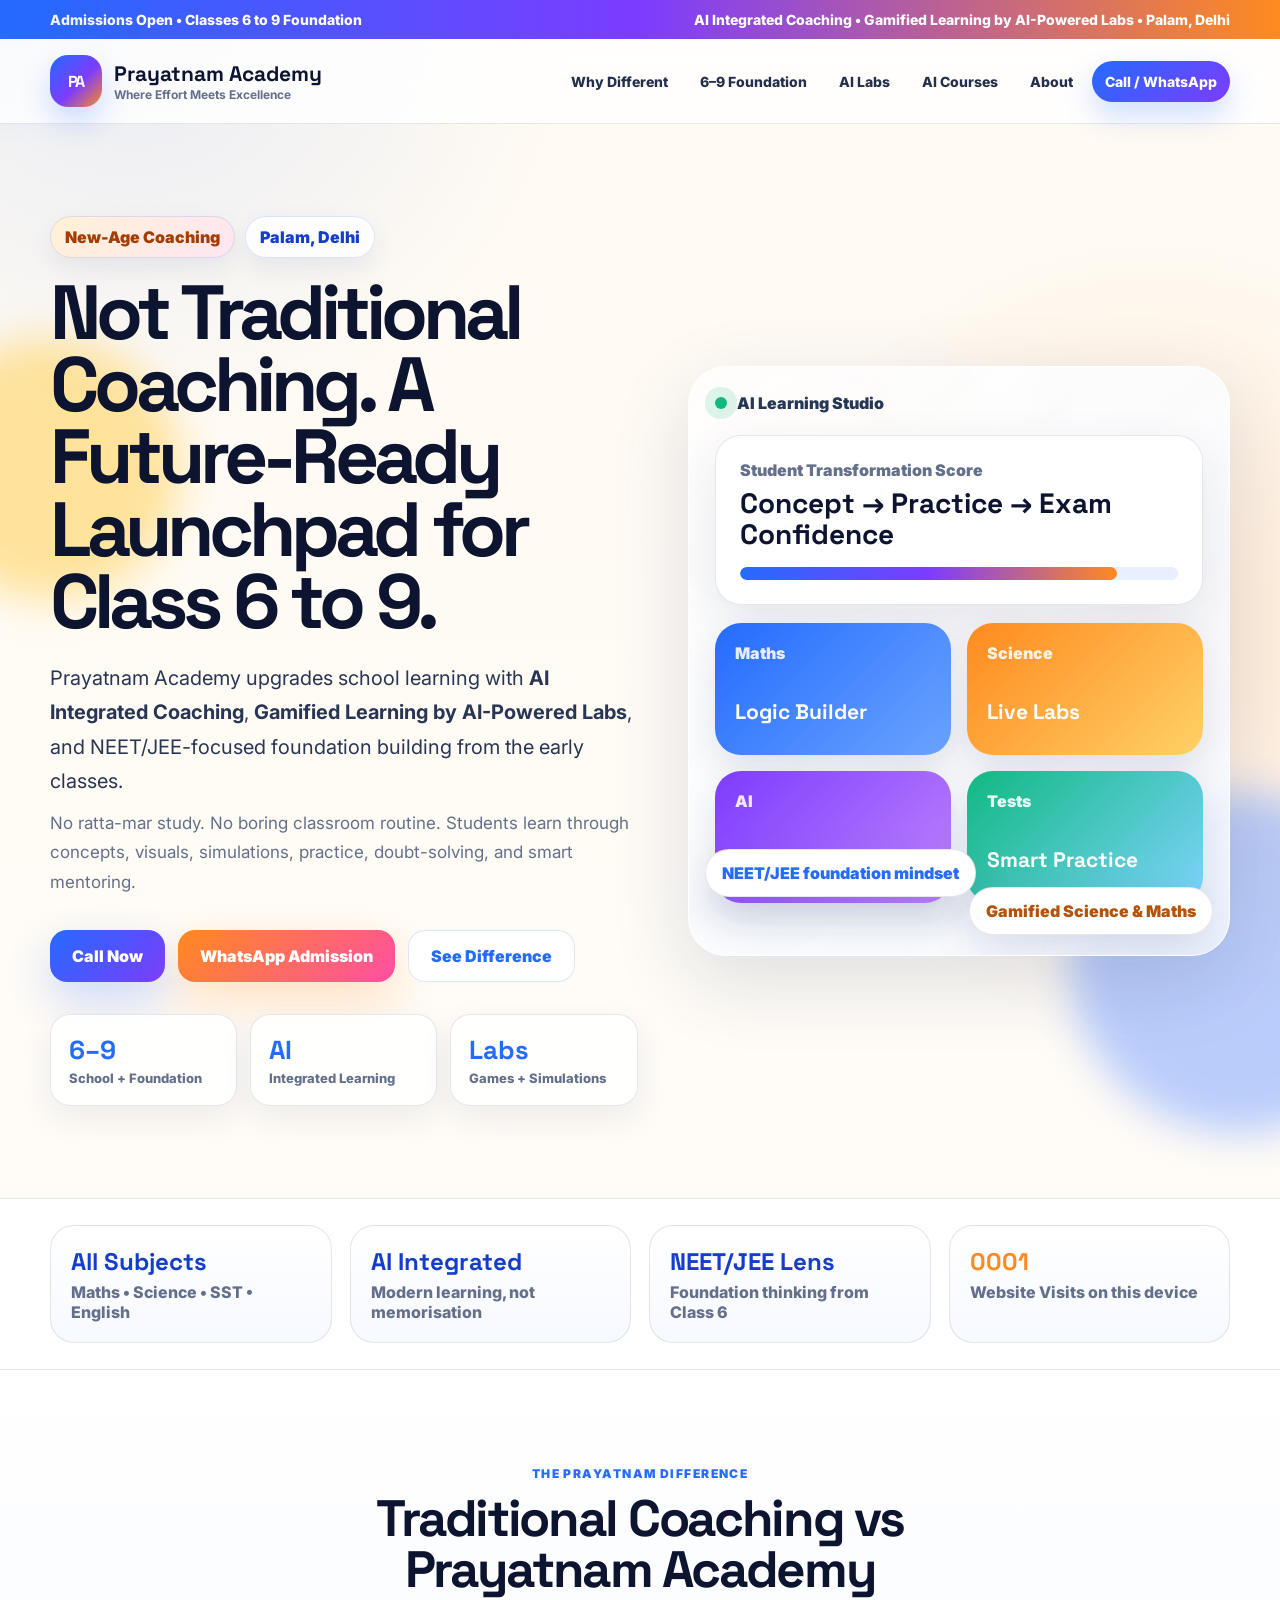
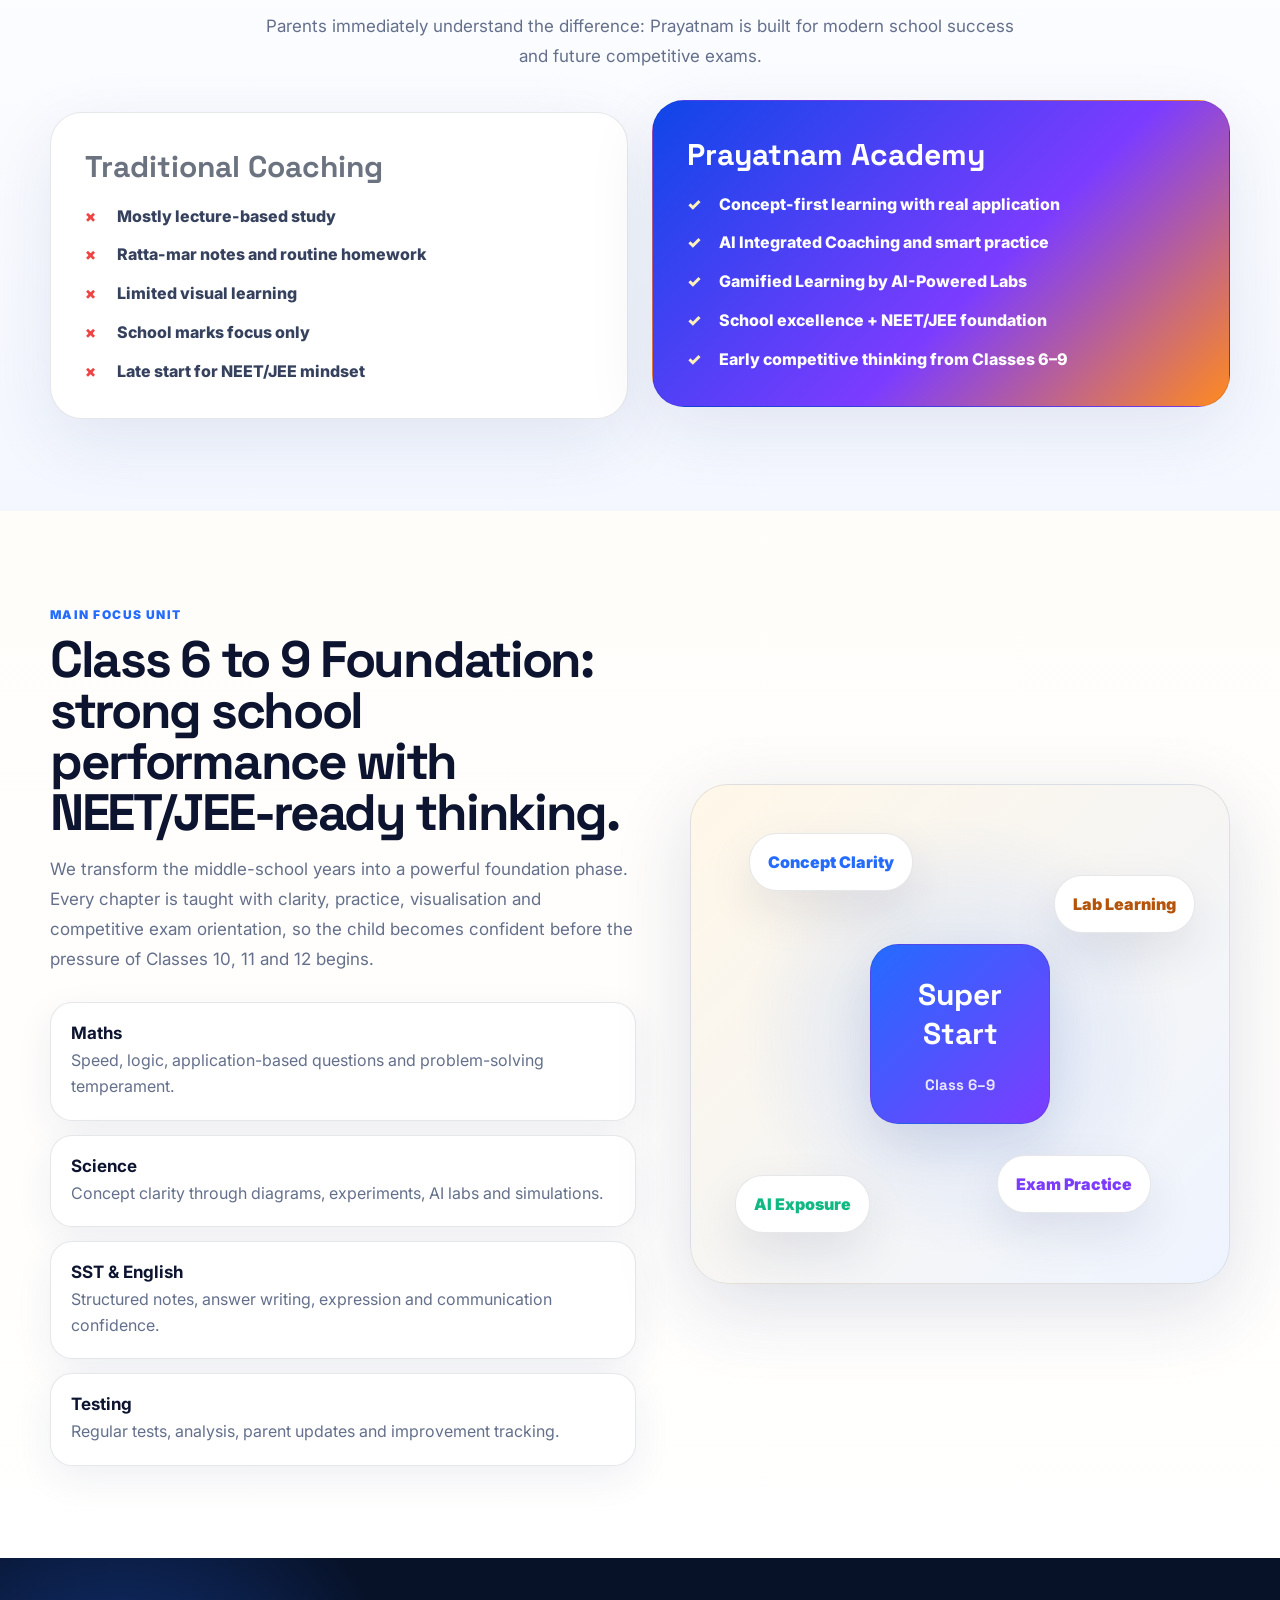
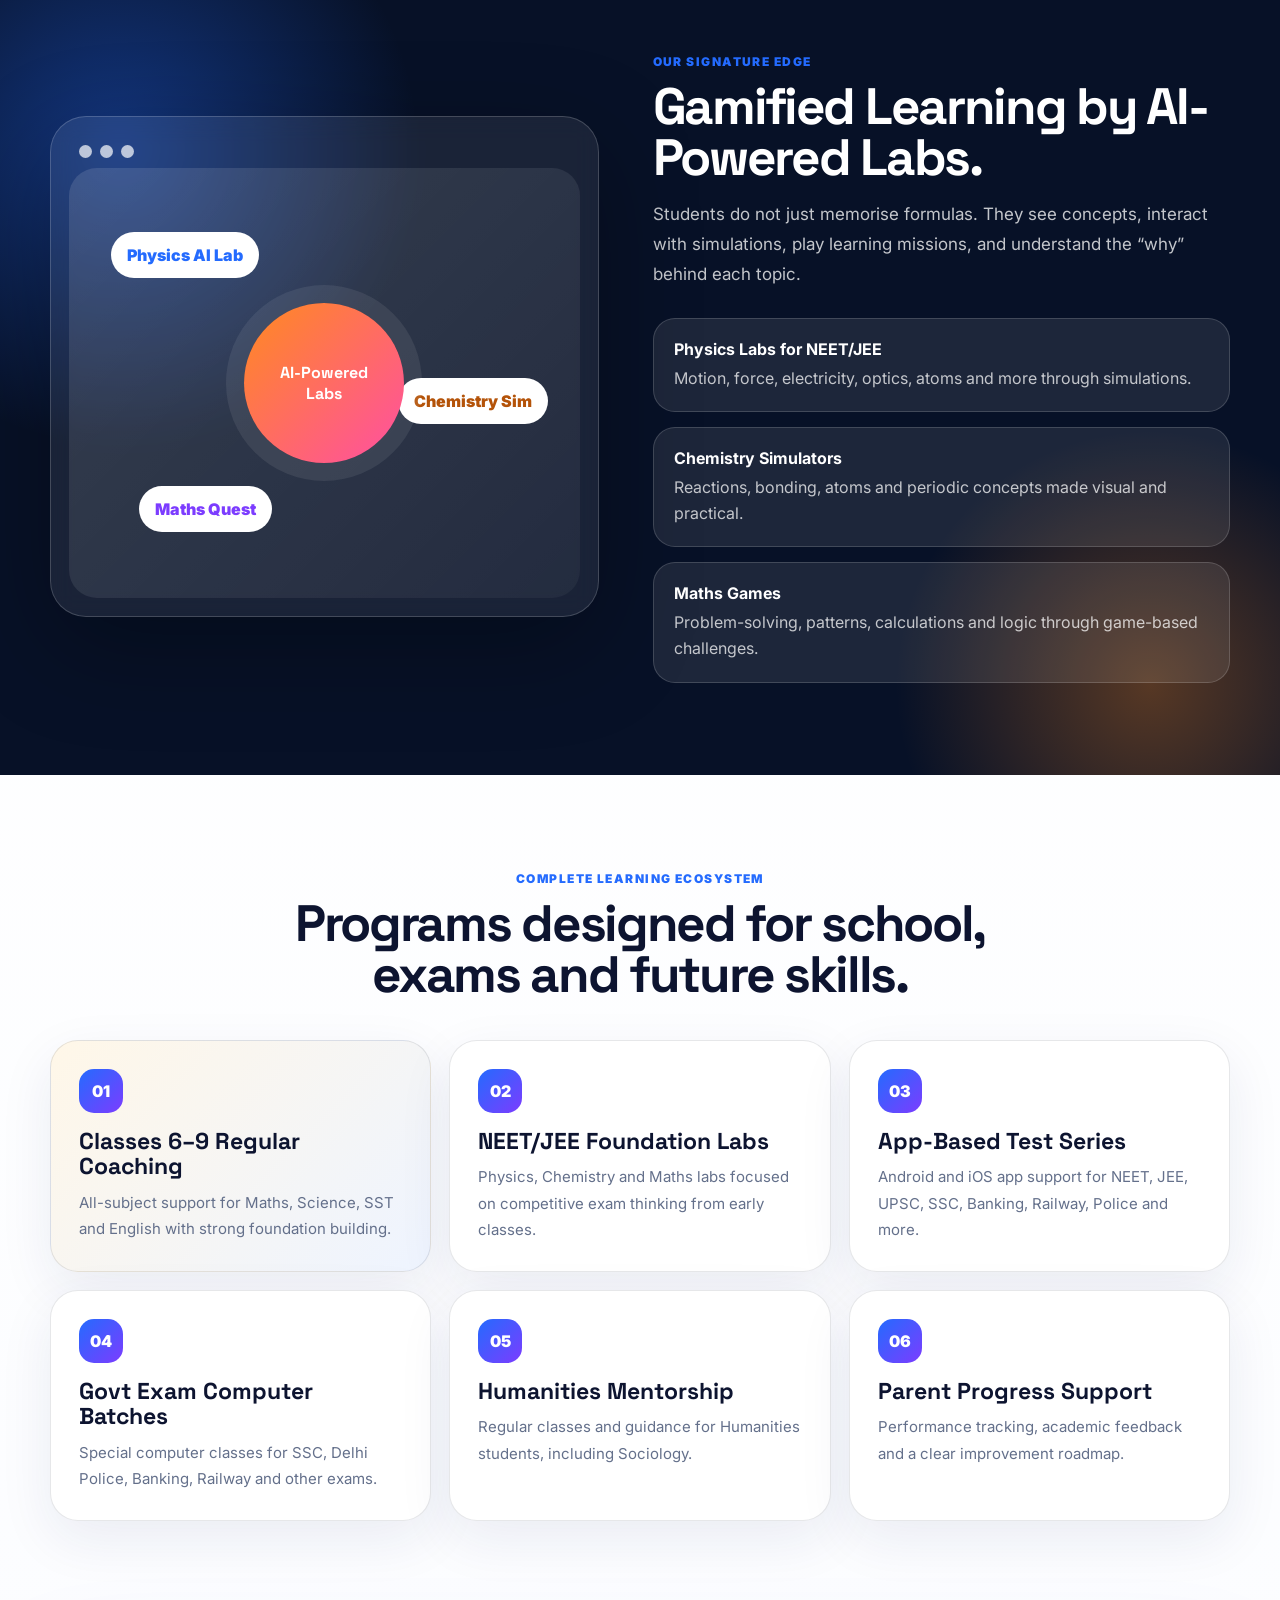
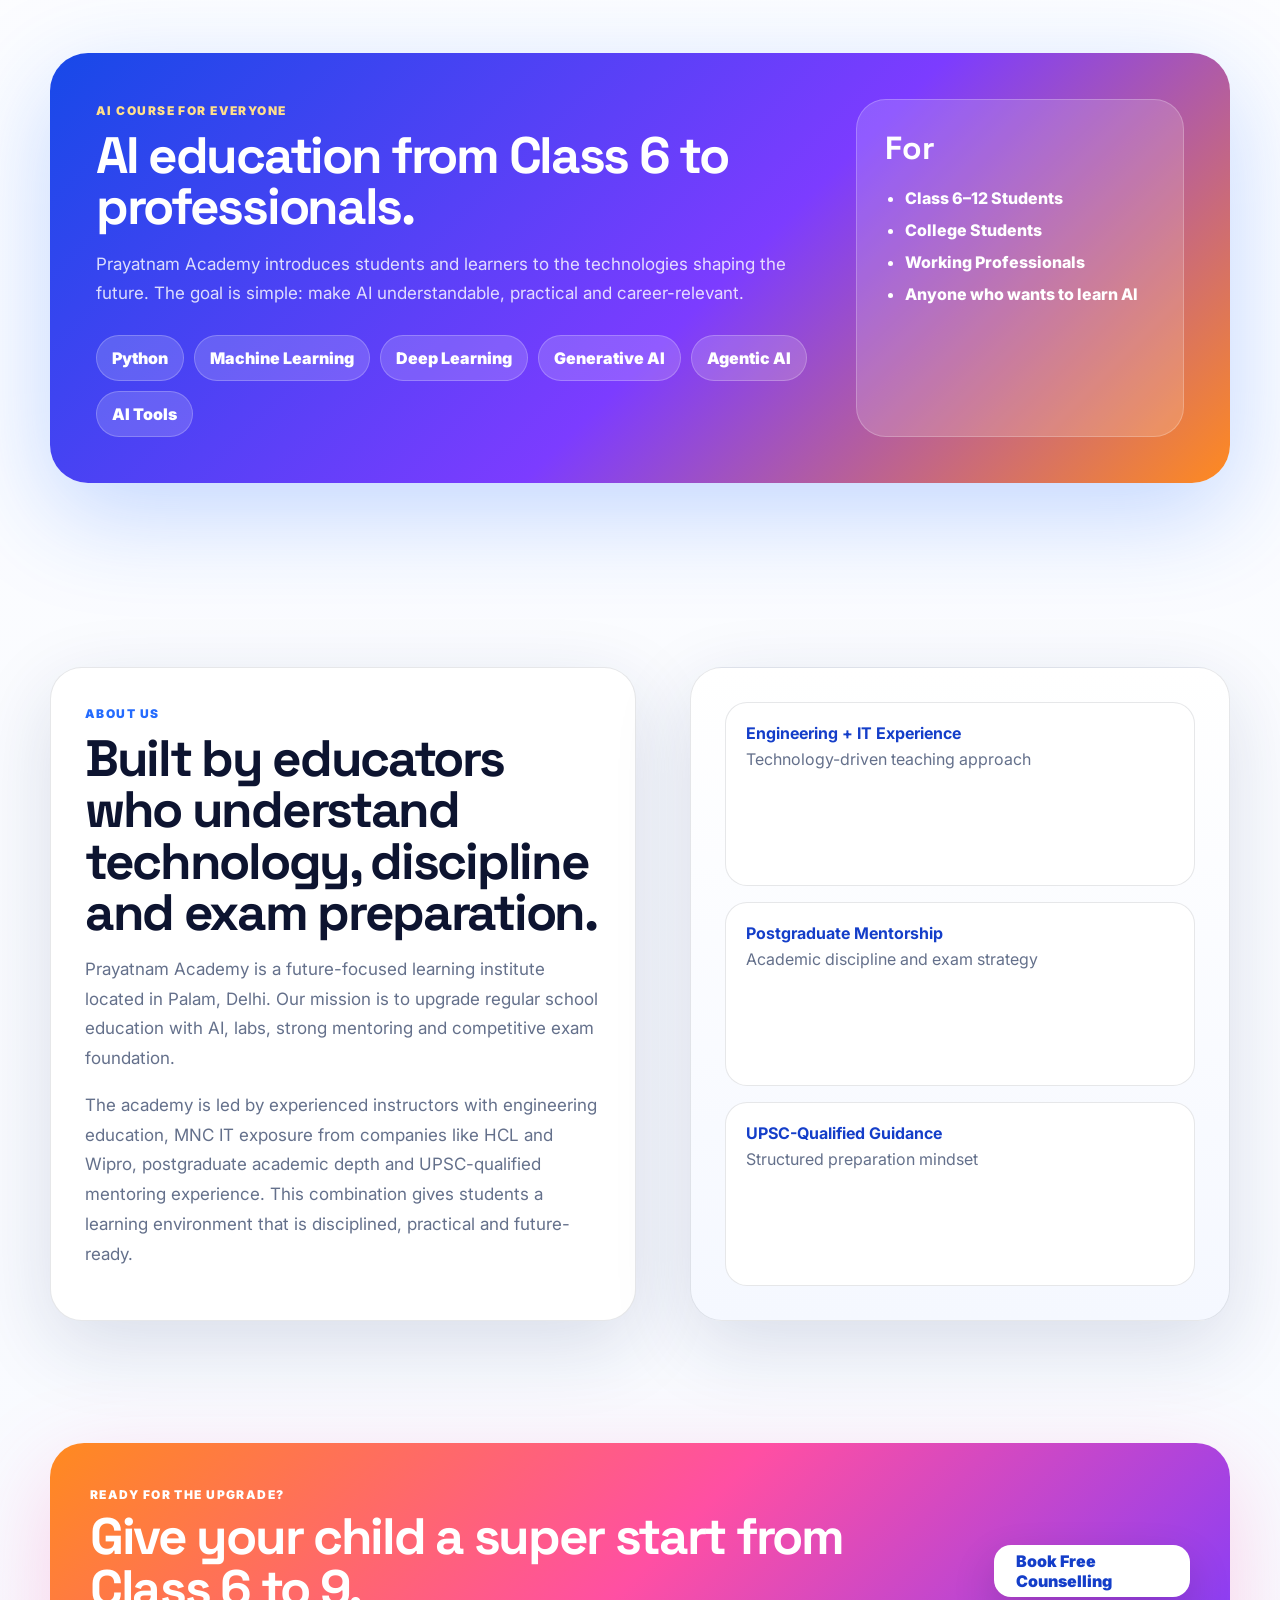
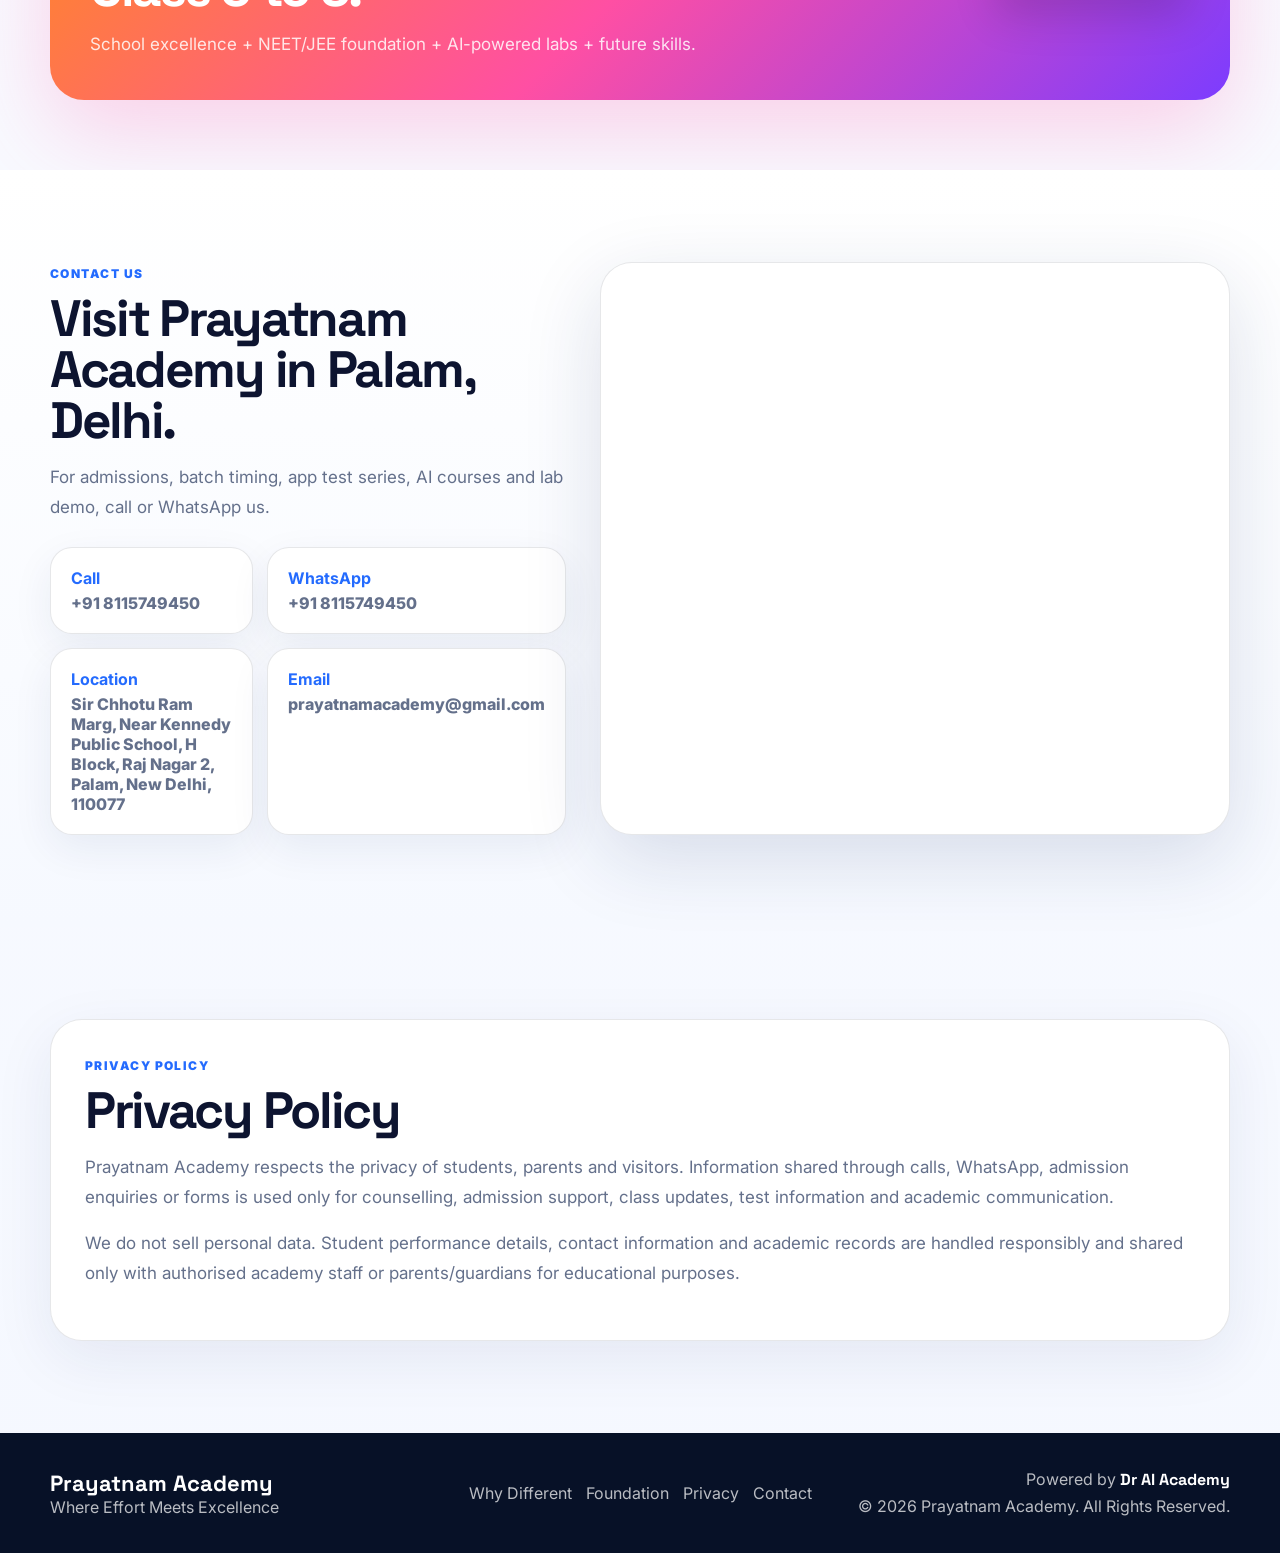
==== commit 150910f8: "Update index.html" ====
--- a/index.html
+++ b/index.html
@@ -62,8 +62,8 @@
           <p class="hero-sub">No ratta-mar study. No boring classroom routine. Students learn through concepts, visuals, simulations, practice, doubt-solving, and smart mentoring.</p>
 
           <div class="hero-actions">
-            <a class="btn primary" href="tel:+917080680911">Call Now</a>
-            <a class="btn secondary" href="https://wa.me/917080680911" target="_blank" rel="noopener">WhatsApp Admission</a>
+            <a class="btn primary" href="tel:+918115749450">Call Now</a>
+            <a class="btn secondary" href="https://wa.me/918115749450" target="_blank" rel="noopener">WhatsApp Admission</a>
             <a class="btn ghost" href="#difference">See Difference</a>
           </div>
 
@@ -252,7 +252,7 @@
           <h2>Give your child a super start from Class 6 to 9.</h2>
           <p>School excellence + NEET/JEE foundation + AI-powered labs + future skills.</p>
         </div>
-        <a class="btn white" href="https://wa.me/917080680911" target="_blank" rel="noopener">Book Free Counselling</a>
+        <a class="btn white" href="https://wa.me/918115749450" target="_blank" rel="noopener">Book Free Counselling</a>
       </div>
     </section>
 
@@ -263,14 +263,14 @@
           <h2>Visit Prayatnam Academy in Palam, Delhi.</h2>
           <p>For admissions, batch timing, app test series, AI courses and lab demo, call or WhatsApp us.</p>
           <div class="contact-list">
-            <a href="tel:+917080680911"><strong>Call</strong><span>+91 7080680911</span></a>
-            <a href="https://wa.me/917080680911" target="_blank" rel="noopener"><strong>WhatsApp</strong><span>+91 7080680911</span></a>
-            <div><strong>Location</strong><span>Palam, Delhi</span></div>
+            <a href="tel:+918115749450"><strong>Call</strong><span>+91 8115749450</span></a>
+            <a href="https://wa.me/918115749450" target="_blank" rel="noopener"><strong>WhatsApp</strong><span>+91 8115749450</span></a>
+            <div><strong>Location</strong><span>Sir Chhotu Ram Marg, Near Kennedy Public School, H Block, Raj Nagar 2, Palam, New Delhi, 110077</span></div>
             <div><strong>Email</strong><span>prayatnamacademy@gmail.com</span></div>
           </div>
         </div>
         <div class="map-card">
-          <iframe title="Prayatnam Academy location in Palam Delhi" src="https://www.google.com/maps?q=Palam%20Delhi&output=embed" loading="lazy" referrerpolicy="no-referrer-when-downgrade"></iframe>
+          <iframe title="Prayatnam Academy location Sir Chhotu Ram Marg, Near Kennedy Public School, H Block, Raj Nagar 2, Palam, New Delhi, 110077" src="https://www.google.com/maps?q=Palam%20Delhi&output=embed" loading="lazy" referrerpolicy="no-referrer-when-downgrade"></iframe>
         </div>
       </div>
     </section>
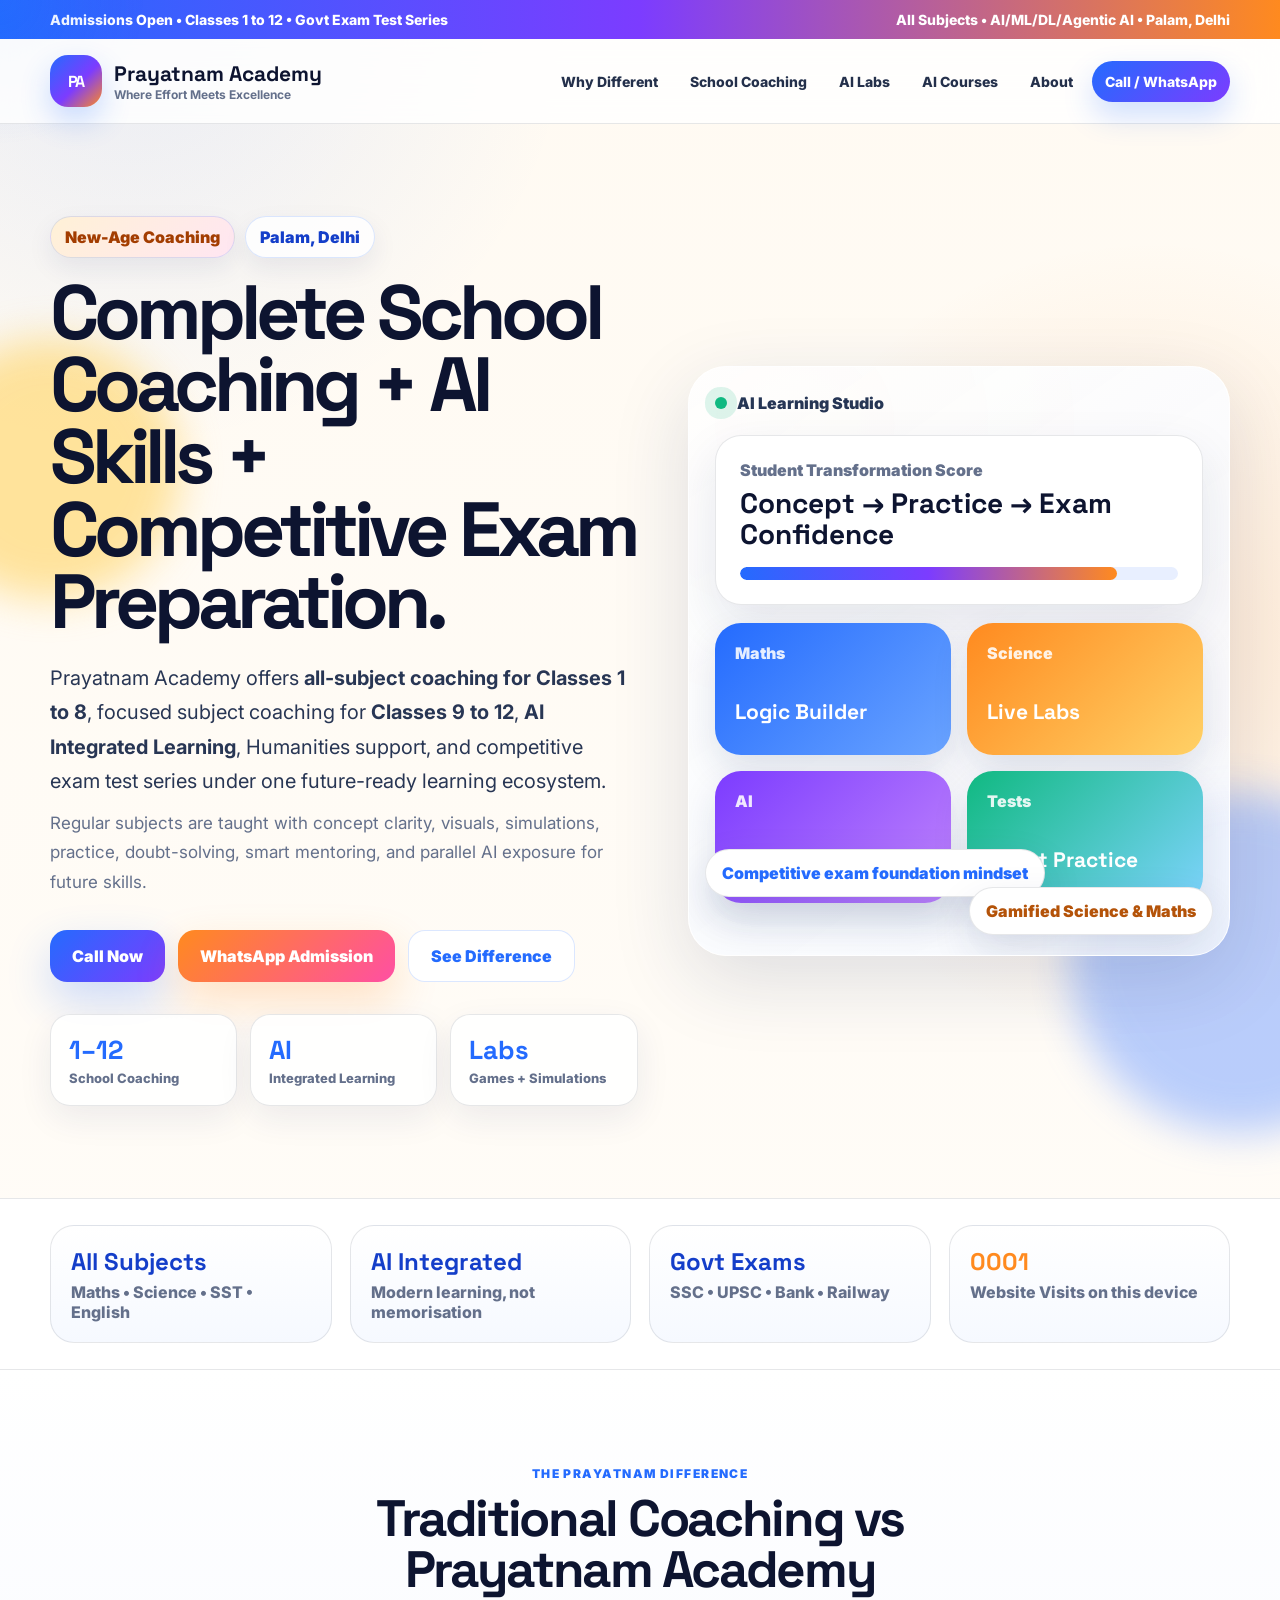
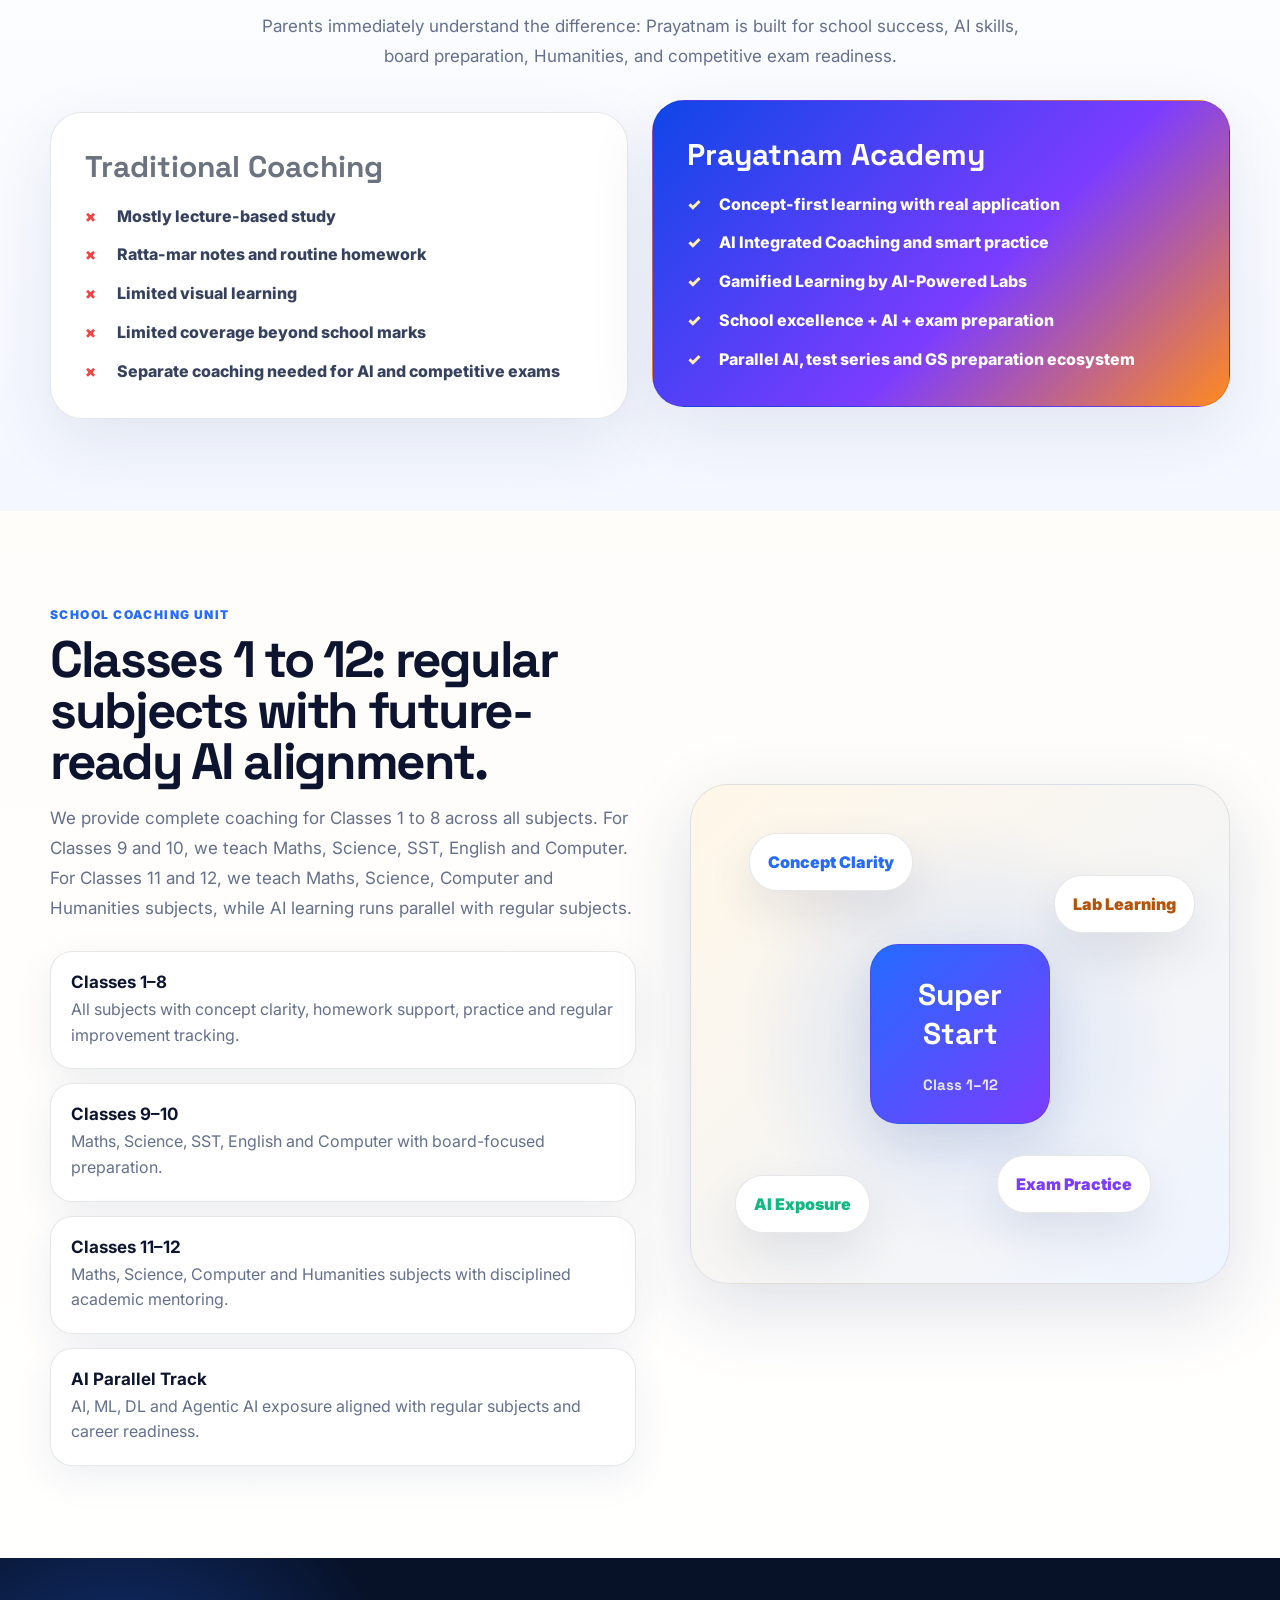
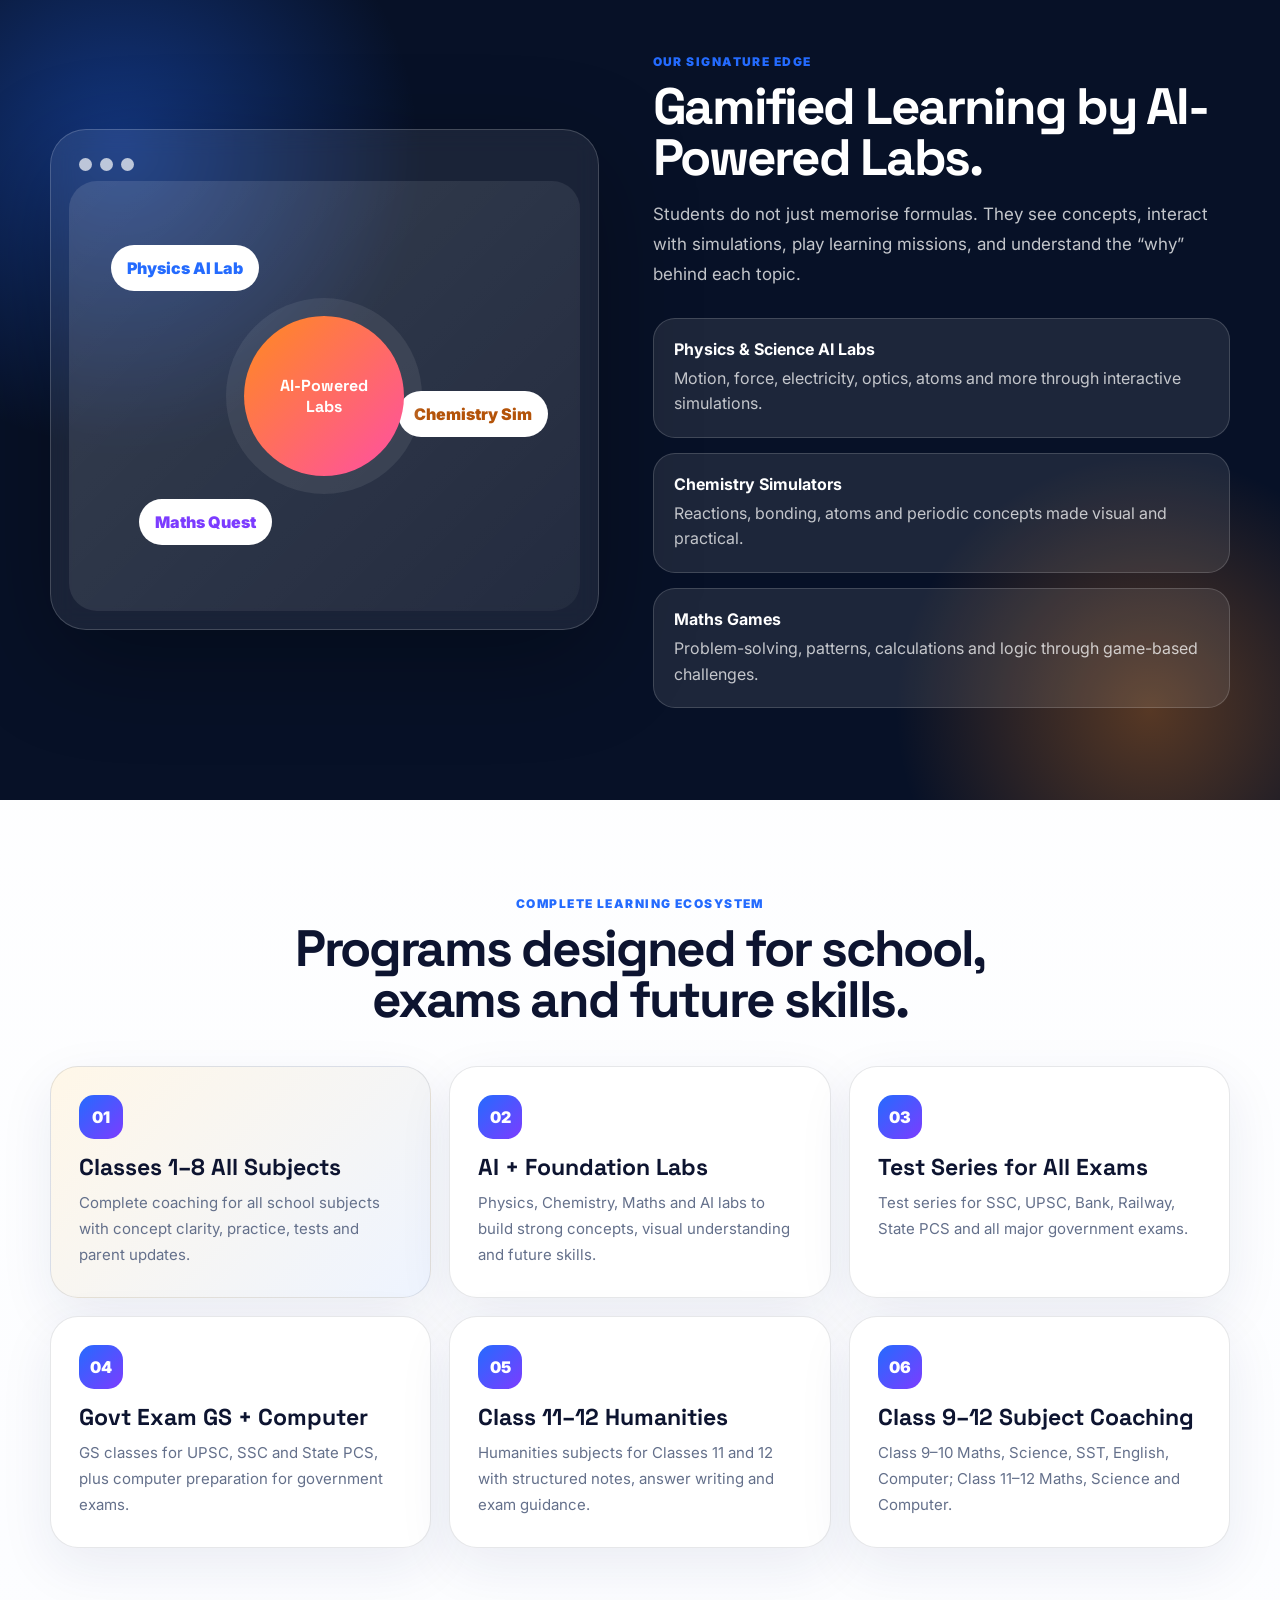
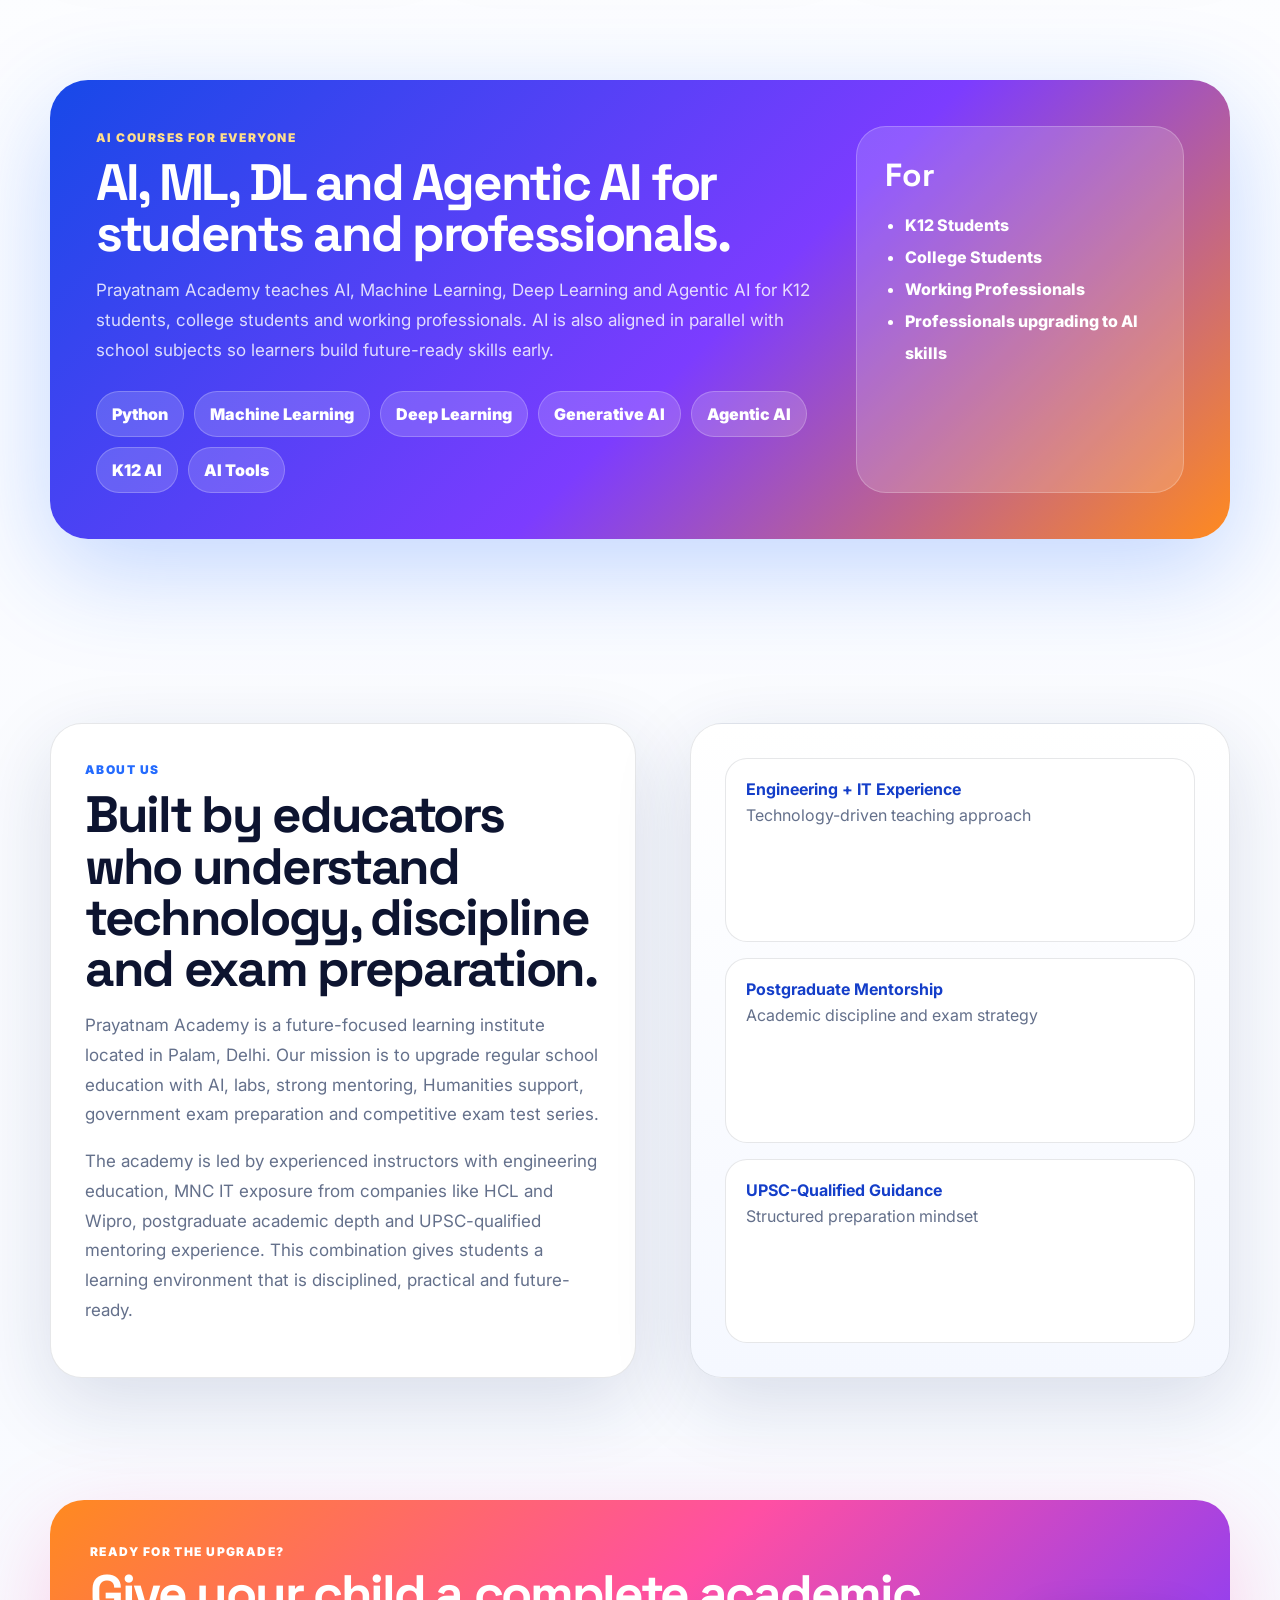
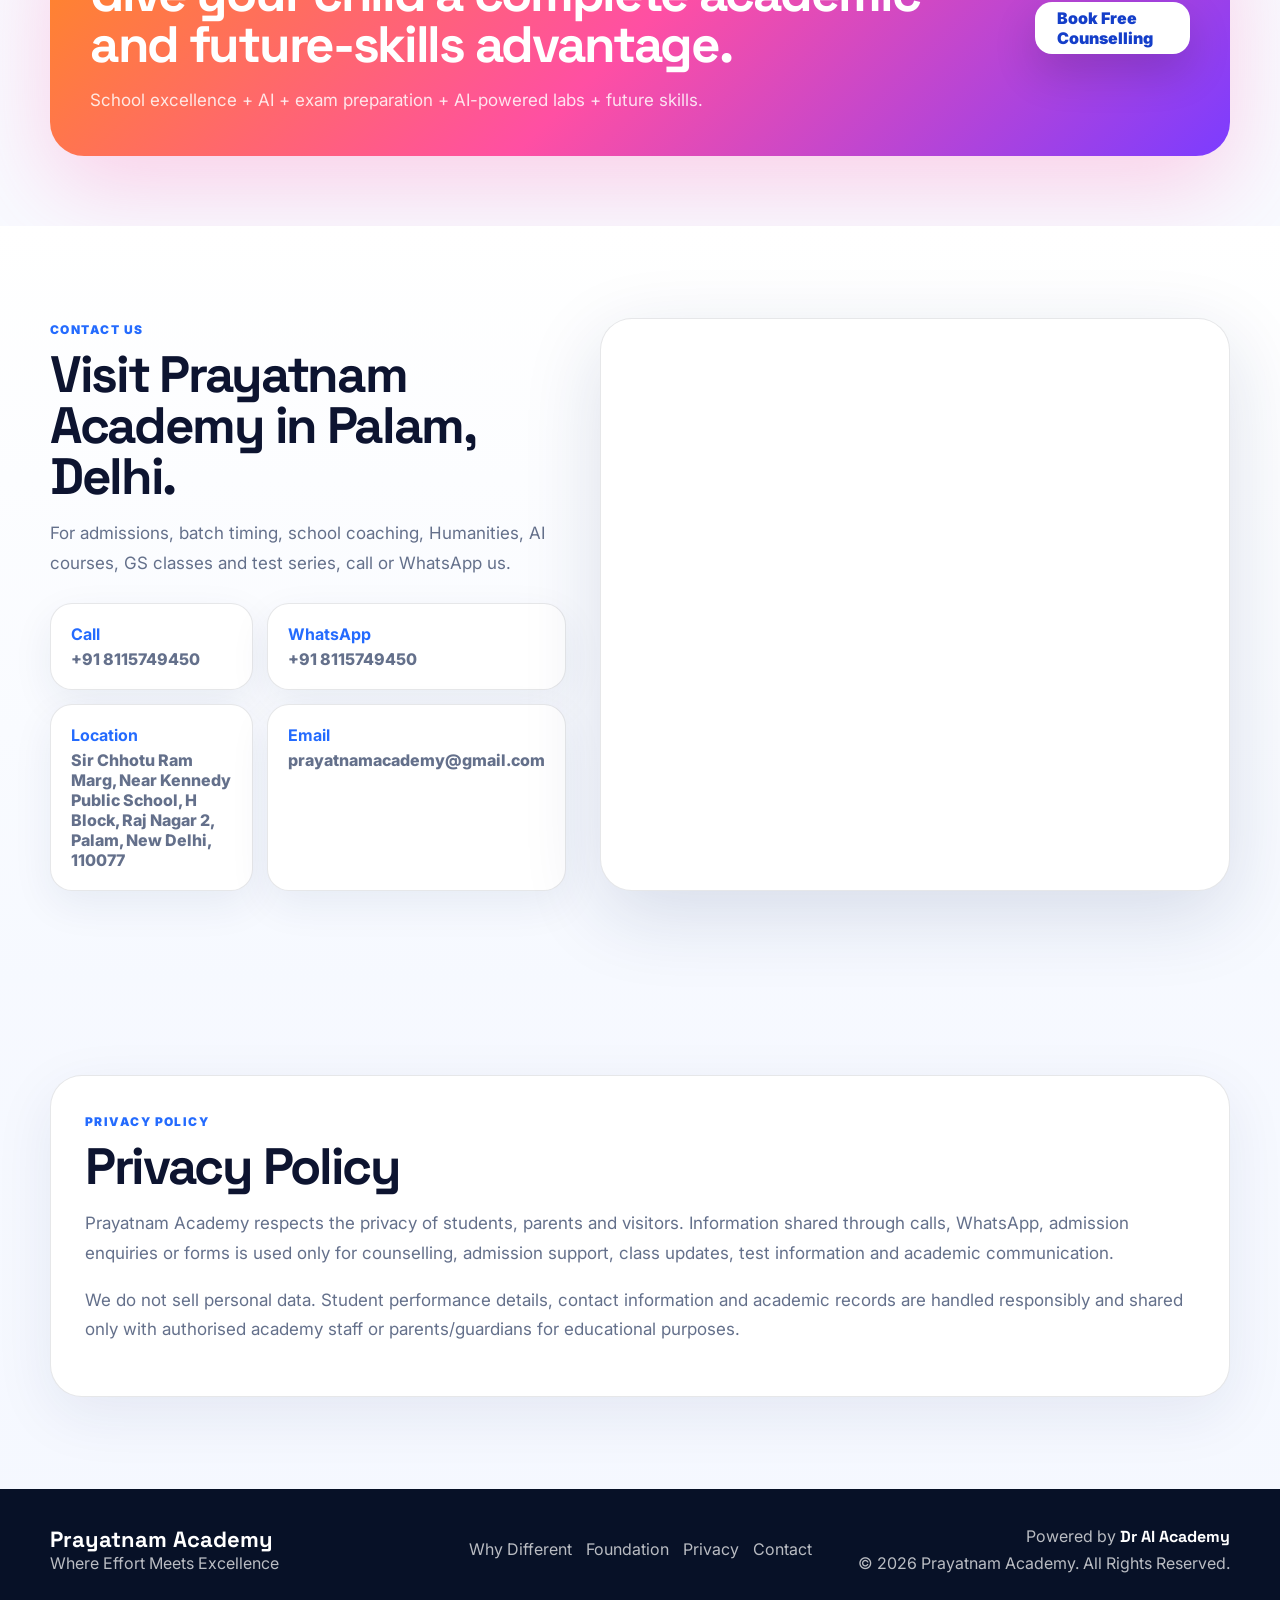
==== commit 3ddfddb3: "Update index.html" ====
--- a/index.html
+++ b/index.html
@@ -4,10 +4,10 @@
   <meta charset="UTF-8" />
   <meta name="viewport" content="width=device-width, initial-scale=1.0" />
   <title>Prayatnam Academy | AI Integrated Coaching in Palam Delhi</title>
-  <meta name="description" content="Prayatnam Academy, Palam Delhi: AI Integrated Coaching, Class 6 to 9 foundation, NEET/JEE-focused learning, gamified science and maths labs, AI courses and test series." />
+  <meta name="description" content="Prayatnam Academy, Palam Delhi: all-subject coaching for Classes 1 to 8, Classes 9-12 subject coaching, Humanities, AI/ML/DL/Agentic AI courses, and test series for SSC, UPSC, Bank, Railway and government exams." />
   <meta name="theme-color" content="#246BFE" />
   <meta property="og:title" content="Prayatnam Academy | Where Effort Meets Excellence" />
-  <meta property="og:description" content="Traditional coaching upgraded with AI Integrated Learning, gamified labs, and NEET/JEE foundation from Classes 6 to 9." />
+  <meta property="og:description" content="Future-ready coaching with regular school subjects, AI Integrated Learning, Humanities, government exam GS, and test series for major competitive exams." />
   <meta property="og:type" content="website" />
   <link rel="preconnect" href="https://fonts.googleapis.com" />
   <link rel="preconnect" href="https://fonts.gstatic.com" crossorigin />
@@ -19,8 +19,8 @@
 
   <div class="top-banner">
     <div class="container banner-inner">
-      <span>Admissions Open • Classes 6 to 9 Foundation</span>
-      <span>AI Integrated Coaching • Gamified Learning by AI-Powered Labs • Palam, Delhi</span>
+      <span>Admissions Open • Classes 1 to 12 • Govt Exam Test Series</span>
+      <span>All Subjects • AI/ML/DL/Agentic AI • Palam, Delhi</span>
     </div>
   </div>
 
@@ -38,7 +38,7 @@
 
       <nav class="nav-links" aria-label="Main navigation">
         <a href="#difference">Why Different</a>
-        <a href="#foundation">6–9 Foundation</a>
+        <a href="#foundation">School Coaching</a>
         <a href="#labs">AI Labs</a>
         <a href="#ai-courses">AI Courses</a>
         <a href="#about">About</a>
@@ -57,9 +57,9 @@
             <span class="pill hot">New-Age Coaching</span>
             <span class="pill">Palam, Delhi</span>
           </div>
-          <h1>Not Traditional Coaching. A Future-Ready Launchpad for Class 6 to 9.</h1>
-          <p class="hero-lead">Prayatnam Academy upgrades school learning with <strong>AI Integrated Coaching</strong>, <strong>Gamified Learning by AI-Powered Labs</strong>, and NEET/JEE-focused foundation building from the early classes.</p>
-          <p class="hero-sub">No ratta-mar study. No boring classroom routine. Students learn through concepts, visuals, simulations, practice, doubt-solving, and smart mentoring.</p>
+          <h1>Complete School Coaching + AI Skills + Competitive Exam Preparation.</h1>
+          <p class="hero-lead">Prayatnam Academy offers <strong>all-subject coaching for Classes 1 to 8</strong>, focused subject coaching for <strong>Classes 9 to 12</strong>, <strong>AI Integrated Learning</strong>, Humanities support, and competitive exam test series under one future-ready learning ecosystem.</p>
+          <p class="hero-sub">Regular subjects are taught with concept clarity, visuals, simulations, practice, doubt-solving, smart mentoring, and parallel AI exposure for future skills.</p>
 
           <div class="hero-actions">
             <a class="btn primary" href="tel:+918115749450">Call Now</a>
@@ -68,7 +68,7 @@
           </div>
 
           <div class="hero-badges" aria-label="Academy strengths">
-            <div><strong>6–9</strong><span>School + Foundation</span></div>
+            <div><strong>1–12</strong><span>School Coaching</span></div>
             <div><strong>AI</strong><span>Integrated Learning</span></div>
             <div><strong>Labs</strong><span>Games + Simulations</span></div>
           </div>
@@ -90,7 +90,7 @@
             <div class="dash-tile violet"><span>AI</span><strong>Future Skills</strong></div>
             <div class="dash-tile green"><span>Tests</span><strong>Smart Practice</strong></div>
           </div>
-          <div class="floating-note note-one">NEET/JEE foundation mindset</div>
+          <div class="floating-note note-one">Competitive exam foundation mindset</div>
           <div class="floating-note note-two">Gamified Science & Maths</div>
         </aside>
       </div>
@@ -100,7 +100,7 @@
       <div class="container impact-grid">
         <div class="impact-item"><strong>All Subjects</strong><span>Maths • Science • SST • English</span></div>
         <div class="impact-item"><strong>AI Integrated</strong><span>Modern learning, not memorisation</span></div>
-        <div class="impact-item"><strong>NEET/JEE Lens</strong><span>Foundation thinking from Class 6</span></div>
+        <div class="impact-item"><strong>Govt Exams</strong><span>SSC • UPSC • Bank • Railway</span></div>
         <div class="impact-item visitor-box"><strong id="visitCount">0001</strong><span>Website Visits on this device</span></div>
       </div>
     </section>
@@ -110,7 +110,7 @@
         <div class="section-head centered">
           <span class="section-kicker">The Prayatnam Difference</span>
           <h2>Traditional Coaching vs Prayatnam Academy</h2>
-          <p>Parents immediately understand the difference: Prayatnam is built for modern school success and future competitive exams.</p>
+          <p>Parents immediately understand the difference: Prayatnam is built for school success, AI skills, board preparation, Humanities, and competitive exam readiness.</p>
         </div>
 
         <div class="compare-grid">
@@ -120,8 +120,8 @@
               <li>Mostly lecture-based study</li>
               <li>Ratta-mar notes and routine homework</li>
               <li>Limited visual learning</li>
-              <li>School marks focus only</li>
-              <li>Late start for NEET/JEE mindset</li>
+              <li>Limited coverage beyond school marks</li>
+              <li>Separate coaching needed for AI and competitive exams</li>
             </ul>
           </div>
           <div class="compare-card prayatnam">
@@ -130,8 +130,8 @@
               <li>Concept-first learning with real application</li>
               <li>AI Integrated Coaching and smart practice</li>
               <li>Gamified Learning by AI-Powered Labs</li>
-              <li>School excellence + NEET/JEE foundation</li>
-              <li>Early competitive thinking from Classes 6–9</li>
+              <li>School excellence + AI + exam preparation</li>
+              <li>Parallel AI, test series and GS preparation ecosystem</li>
             </ul>
           </div>
         </div>
@@ -141,18 +141,18 @@
     <section id="foundation" class="section-pad foundation-section">
       <div class="container split-grid">
         <div>
-          <span class="section-kicker">Main Focus Unit</span>
-          <h2>Class 6 to 9 Foundation: strong school performance with NEET/JEE-ready thinking.</h2>
-          <p>We transform the middle-school years into a powerful foundation phase. Every chapter is taught with clarity, practice, visualisation and competitive exam orientation, so the child becomes confident before the pressure of Classes 10, 11 and 12 begins.</p>
+          <span class="section-kicker">School Coaching Unit</span>
+          <h2>Classes 1 to 12: regular subjects with future-ready AI alignment.</h2>
+          <p>We provide complete coaching for Classes 1 to 8 across all subjects. For Classes 9 and 10, we teach Maths, Science, SST, English and Computer. For Classes 11 and 12, we teach Maths, Science, Computer and Humanities subjects, while AI learning runs parallel with regular subjects.</p>
           <div class="feature-list">
-            <div><b>Maths</b><span>Speed, logic, application-based questions and problem-solving temperament.</span></div>
-            <div><b>Science</b><span>Concept clarity through diagrams, experiments, AI labs and simulations.</span></div>
-            <div><b>SST & English</b><span>Structured notes, answer writing, expression and communication confidence.</span></div>
-            <div><b>Testing</b><span>Regular tests, analysis, parent updates and improvement tracking.</span></div>
+            <div><b>Classes 1–8</b><span>All subjects with concept clarity, homework support, practice and regular improvement tracking.</span></div>
+            <div><b>Classes 9–10</b><span>Maths, Science, SST, English and Computer with board-focused preparation.</span></div>
+            <div><b>Classes 11–12</b><span>Maths, Science, Computer and Humanities subjects with disciplined academic mentoring.</span></div>
+            <div><b>AI Parallel Track</b><span>AI, ML, DL and Agentic AI exposure aligned with regular subjects and career readiness.</span></div>
           </div>
         </div>
         <div class="foundation-visual">
-          <div class="ring-card center-card">Super Start<br><small>Class 6–9</small></div>
+          <div class="ring-card center-card">Super Start<br><small>Class 1–12</small></div>
           <div class="ring-card r1">Concept Clarity</div>
           <div class="ring-card r2">Lab Learning</div>
           <div class="ring-card r3">Exam Practice</div>
@@ -177,7 +177,7 @@
           <h2>Gamified Learning by AI-Powered Labs.</h2>
           <p>Students do not just memorise formulas. They see concepts, interact with simulations, play learning missions, and understand the “why” behind each topic.</p>
           <div class="lab-cards">
-            <article><strong>Physics Labs for NEET/JEE</strong><span>Motion, force, electricity, optics, atoms and more through simulations.</span></article>
+            <article><strong>Physics & Science AI Labs</strong><span>Motion, force, electricity, optics, atoms and more through interactive simulations.</span></article>
             <article><strong>Chemistry Simulators</strong><span>Reactions, bonding, atoms and periodic concepts made visual and practical.</span></article>
             <article><strong>Maths Games</strong><span>Problem-solving, patterns, calculations and logic through game-based challenges.</span></article>
           </div>
@@ -192,12 +192,12 @@
           <h2>Programs designed for school, exams and future skills.</h2>
         </div>
         <div class="program-grid">
-          <article class="program-card premium"><span>01</span><h3>Classes 6–9 Regular Coaching</h3><p>All-subject support for Maths, Science, SST and English with strong foundation building.</p></article>
-          <article class="program-card"><span>02</span><h3>NEET/JEE Foundation Labs</h3><p>Physics, Chemistry and Maths labs focused on competitive exam thinking from early classes.</p></article>
-          <article class="program-card"><span>03</span><h3>App-Based Test Series</h3><p>Android and iOS app support for NEET, JEE, UPSC, SSC, Banking, Railway, Police and more.</p></article>
-          <article class="program-card"><span>04</span><h3>Govt Exam Computer Batches</h3><p>Special computer classes for SSC, Delhi Police, Banking, Railway and other exams.</p></article>
-          <article class="program-card"><span>05</span><h3>Humanities Mentorship</h3><p>Regular classes and guidance for Humanities students, including Sociology.</p></article>
-          <article class="program-card"><span>06</span><h3>Parent Progress Support</h3><p>Performance tracking, academic feedback and a clear improvement roadmap.</p></article>
+          <article class="program-card premium"><span>01</span><h3>Classes 1–8 All Subjects</h3><p>Complete coaching for all school subjects with concept clarity, practice, tests and parent updates.</p></article>
+          <article class="program-card"><span>02</span><h3>AI + Foundation Labs</h3><p>Physics, Chemistry, Maths and AI labs to build strong concepts, visual understanding and future skills.</p></article>
+          <article class="program-card"><span>03</span><h3>Test Series for All Exams</h3><p>Test series for SSC, UPSC, Bank, Railway, State PCS and all major government exams.</p></article>
+          <article class="program-card"><span>04</span><h3>Govt Exam GS + Computer</h3><p>GS classes for UPSC, SSC and State PCS, plus computer preparation for government exams.</p></article>
+          <article class="program-card"><span>05</span><h3>Class 11–12 Humanities</h3><p>Humanities subjects for Classes 11 and 12 with structured notes, answer writing and exam guidance.</p></article>
+          <article class="program-card"><span>06</span><h3>Class 9–12 Subject Coaching</h3><p>Class 9–10 Maths, Science, SST, English, Computer; Class 11–12 Maths, Science and Computer.</p></article>
         </div>
       </div>
     </section>
@@ -205,25 +205,26 @@
     <section id="ai-courses" class="section-pad ai-courses-section">
       <div class="container ai-panel">
         <div>
-          <span class="section-kicker light">AI Course for Everyone</span>
-          <h2>AI education from Class 6 to professionals.</h2>
-          <p>Prayatnam Academy introduces students and learners to the technologies shaping the future. The goal is simple: make AI understandable, practical and career-relevant.</p>
+          <span class="section-kicker light">AI Courses for Everyone</span>
+          <h2>AI, ML, DL and Agentic AI for students and professionals.</h2>
+          <p>Prayatnam Academy teaches AI, Machine Learning, Deep Learning and Agentic AI for K12 students, college students and working professionals. AI is also aligned in parallel with school subjects so learners build future-ready skills early.</p>
           <div class="tech-stack">
             <span>Python</span>
             <span>Machine Learning</span>
             <span>Deep Learning</span>
             <span>Generative AI</span>
             <span>Agentic AI</span>
+            <span>K12 AI</span>
             <span>AI Tools</span>
           </div>
         </div>
         <div class="ai-card">
           <strong>For</strong>
           <ul>
-            <li>Class 6–12 Students</li>
+            <li>K12 Students</li>
             <li>College Students</li>
             <li>Working Professionals</li>
-            <li>Anyone who wants to learn AI</li>
+            <li>Professionals upgrading to AI skills</li>
           </ul>
         </div>
       </div>
@@ -234,7 +235,7 @@
         <div class="about-card">
           <span class="section-kicker">About Us</span>
           <h2>Built by educators who understand technology, discipline and exam preparation.</h2>
-          <p>Prayatnam Academy is a future-focused learning institute located in Palam, Delhi. Our mission is to upgrade regular school education with AI, labs, strong mentoring and competitive exam foundation.</p>
+          <p>Prayatnam Academy is a future-focused learning institute located in Palam, Delhi. Our mission is to upgrade regular school education with AI, labs, strong mentoring, Humanities support, government exam preparation and competitive exam test series.</p>
           <p>The academy is led by experienced instructors with engineering education, MNC IT exposure from companies like HCL and Wipro, postgraduate academic depth and UPSC-qualified mentoring experience. This combination gives students a learning environment that is disciplined, practical and future-ready.</p>
         </div>
         <div class="mentor-panel">
@@ -249,8 +250,8 @@
       <div class="container cta-card">
         <div>
           <span>Ready for the upgrade?</span>
-          <h2>Give your child a super start from Class 6 to 9.</h2>
-          <p>School excellence + NEET/JEE foundation + AI-powered labs + future skills.</p>
+          <h2>Give your child a complete academic and future-skills advantage.</h2>
+          <p>School excellence + AI + exam preparation + AI-powered labs + future skills.</p>
         </div>
         <a class="btn white" href="https://wa.me/918115749450" target="_blank" rel="noopener">Book Free Counselling</a>
       </div>
@@ -261,7 +262,7 @@
         <div>
           <span class="section-kicker">Contact Us</span>
           <h2>Visit Prayatnam Academy in Palam, Delhi.</h2>
-          <p>For admissions, batch timing, app test series, AI courses and lab demo, call or WhatsApp us.</p>
+          <p>For admissions, batch timing, school coaching, Humanities, AI courses, GS classes and test series, call or WhatsApp us.</p>
           <div class="contact-list">
             <a href="tel:+918115749450"><strong>Call</strong><span>+91 8115749450</span></a>
             <a href="https://wa.me/918115749450" target="_blank" rel="noopener"><strong>WhatsApp</strong><span>+91 8115749450</span></a>
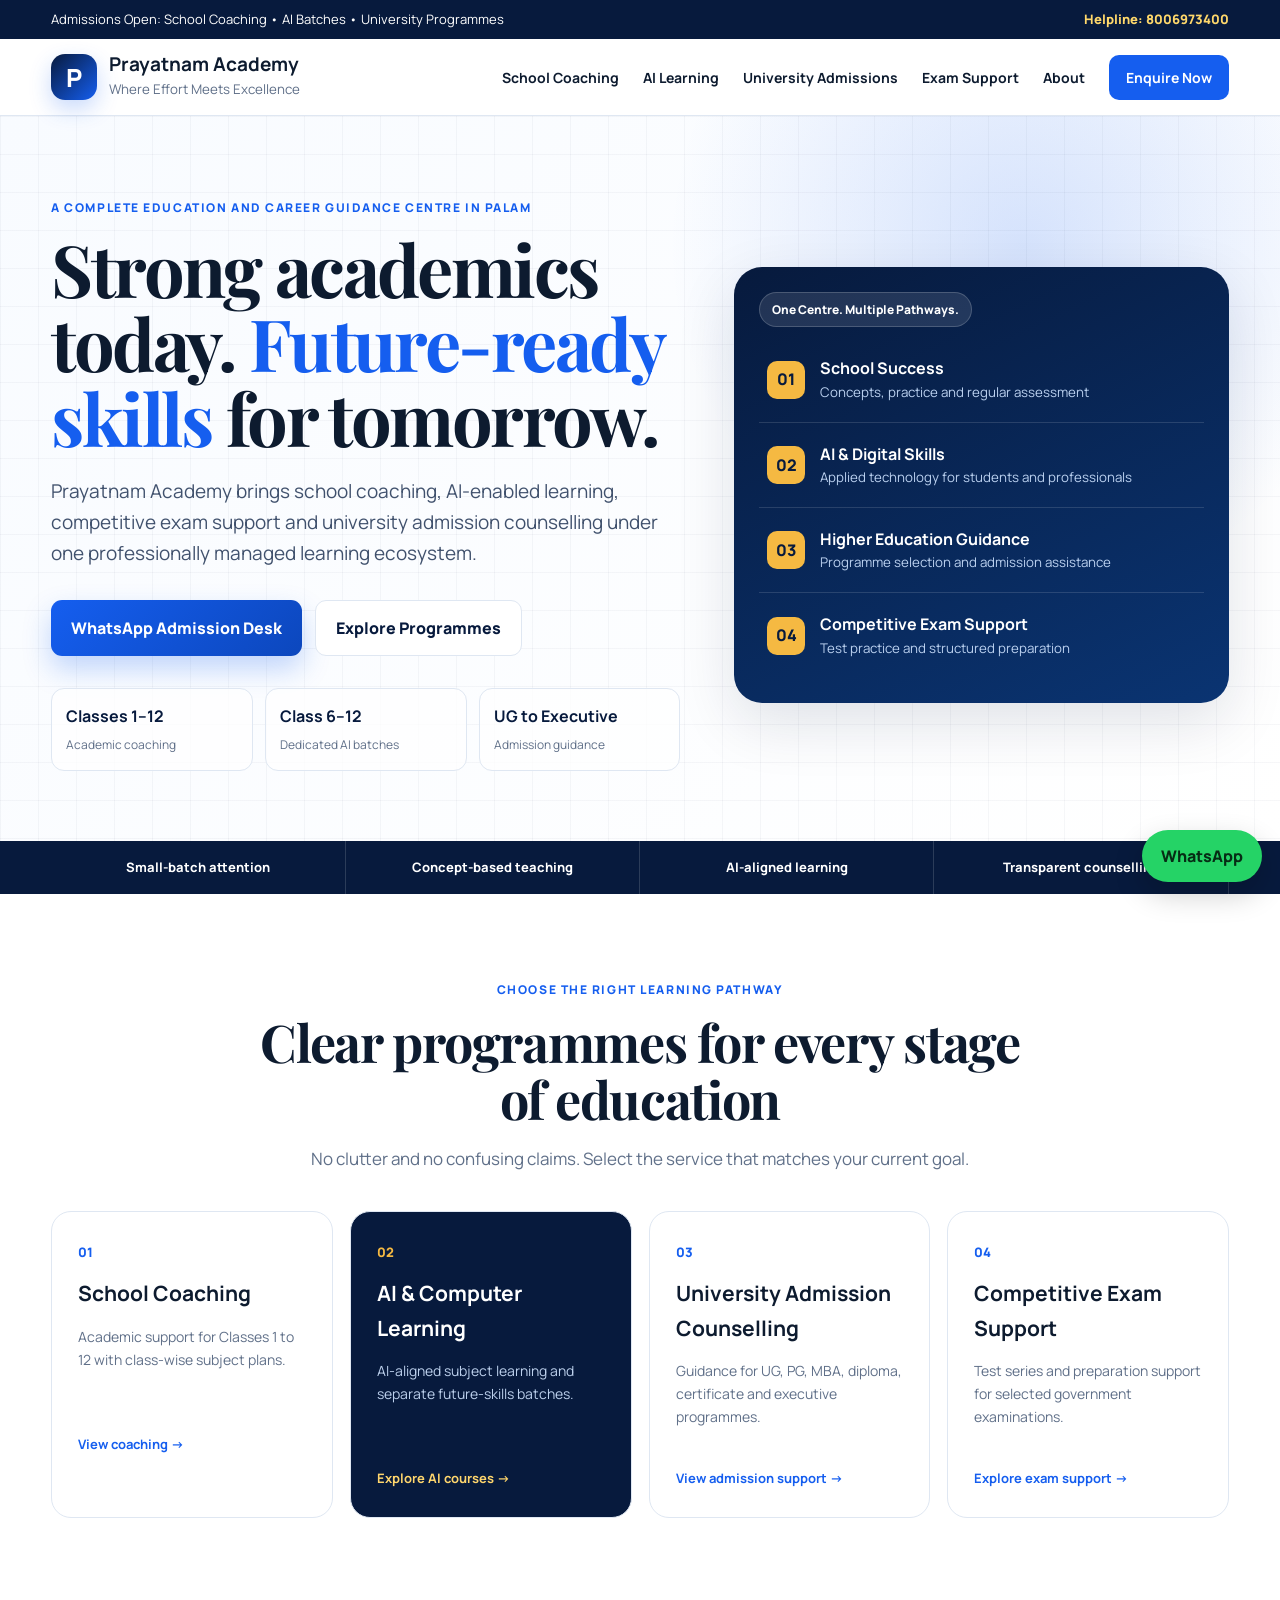
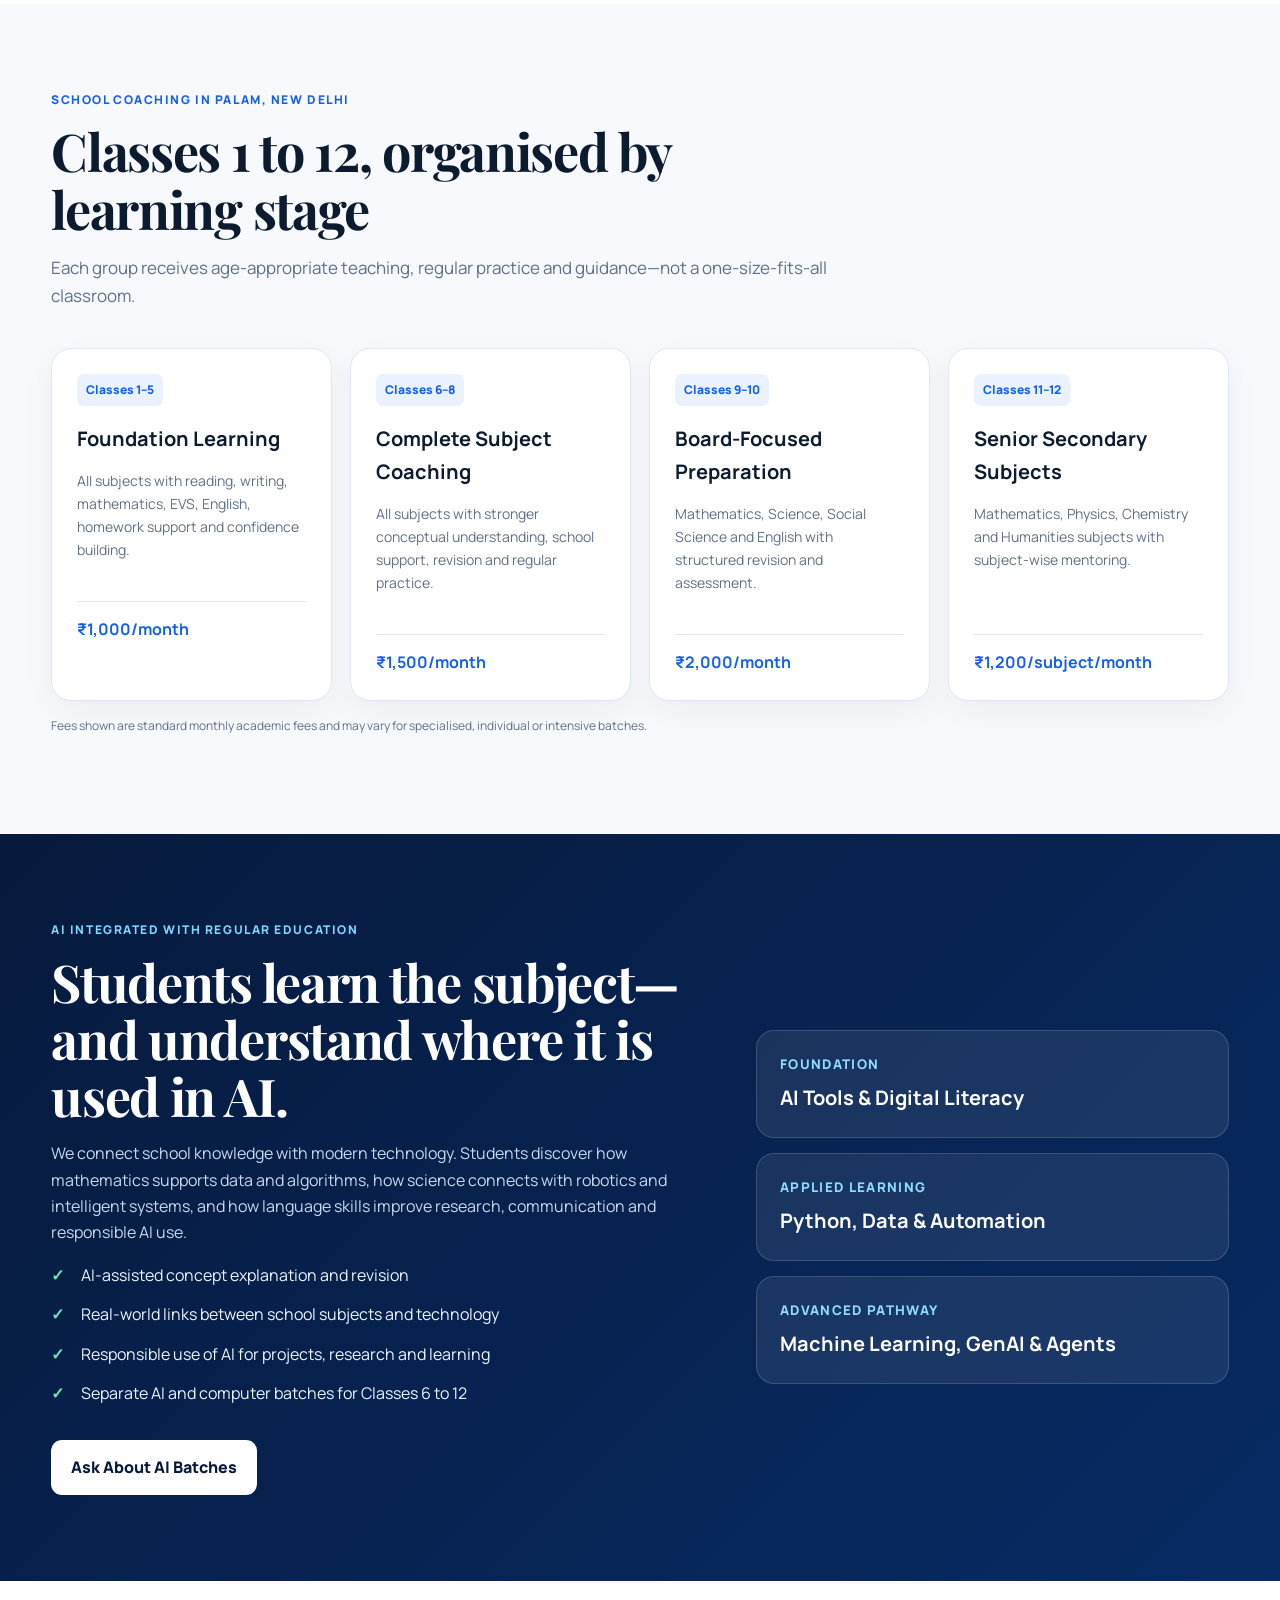
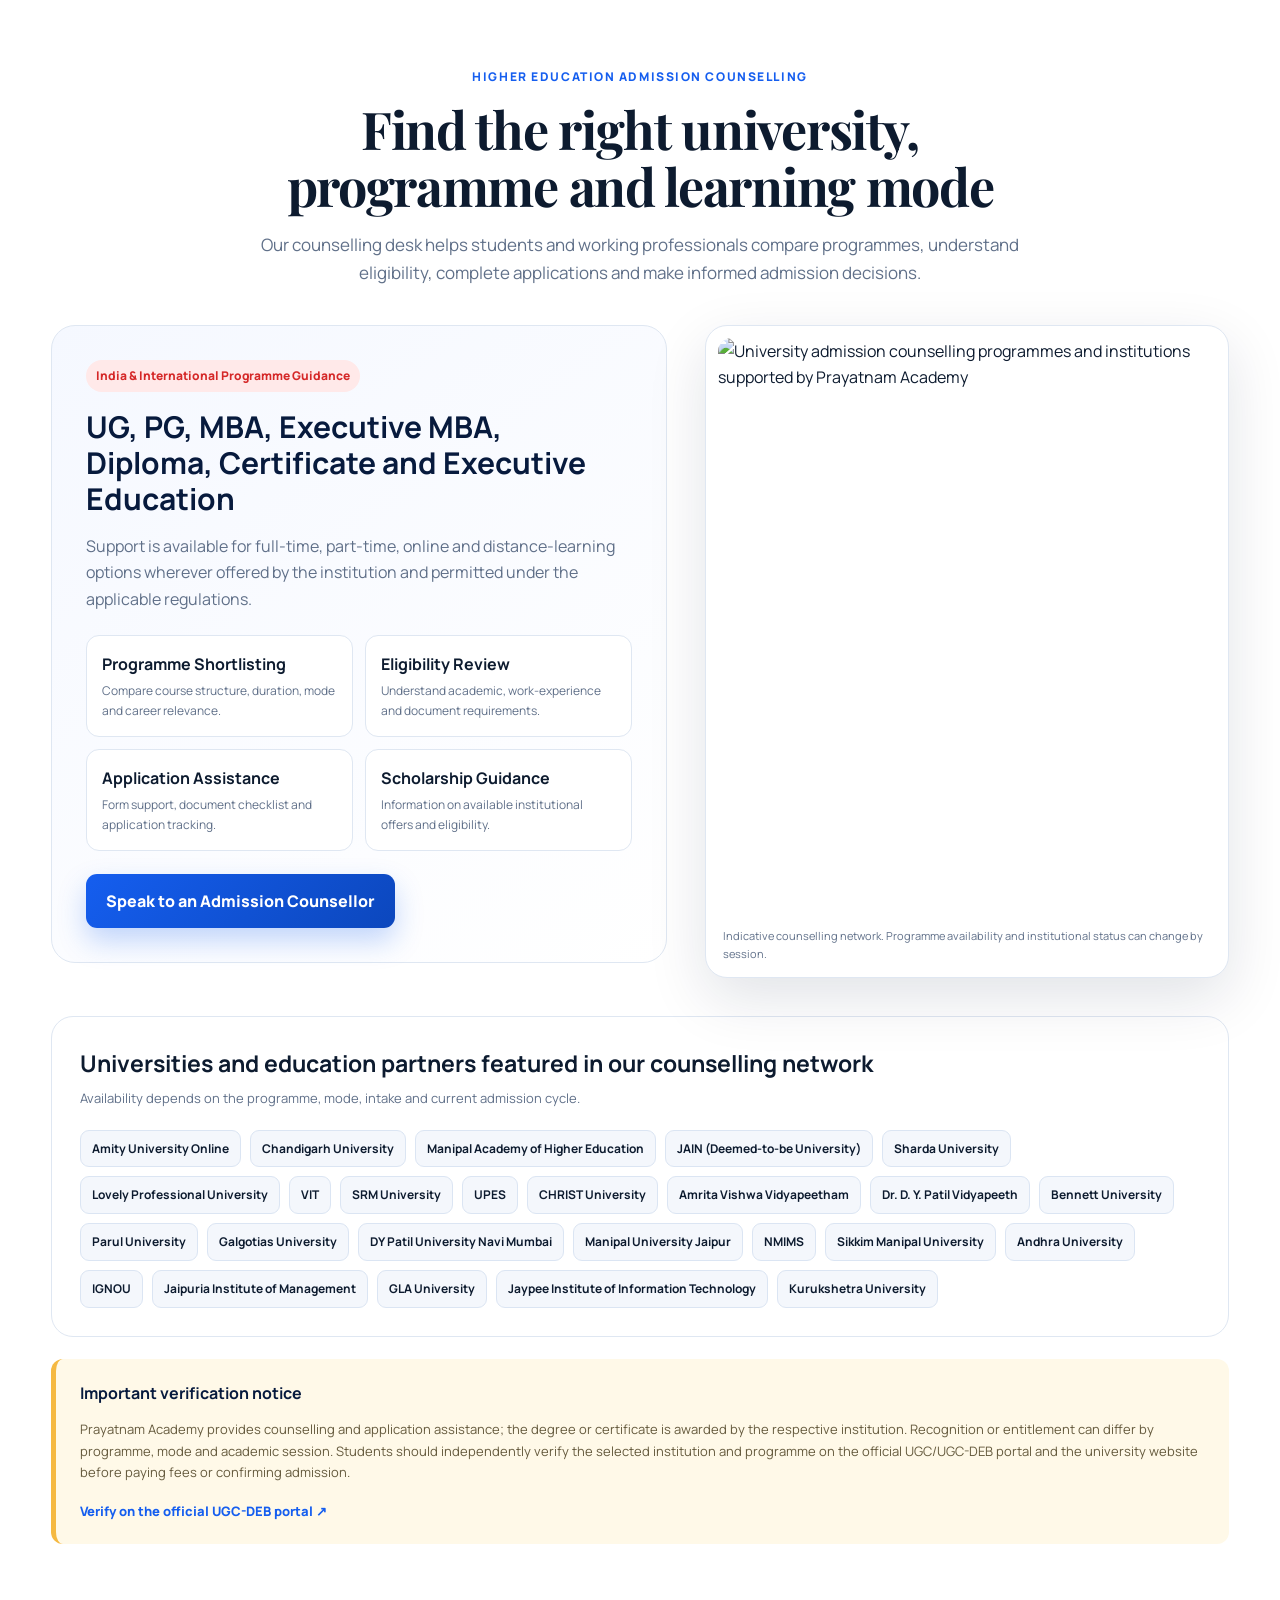
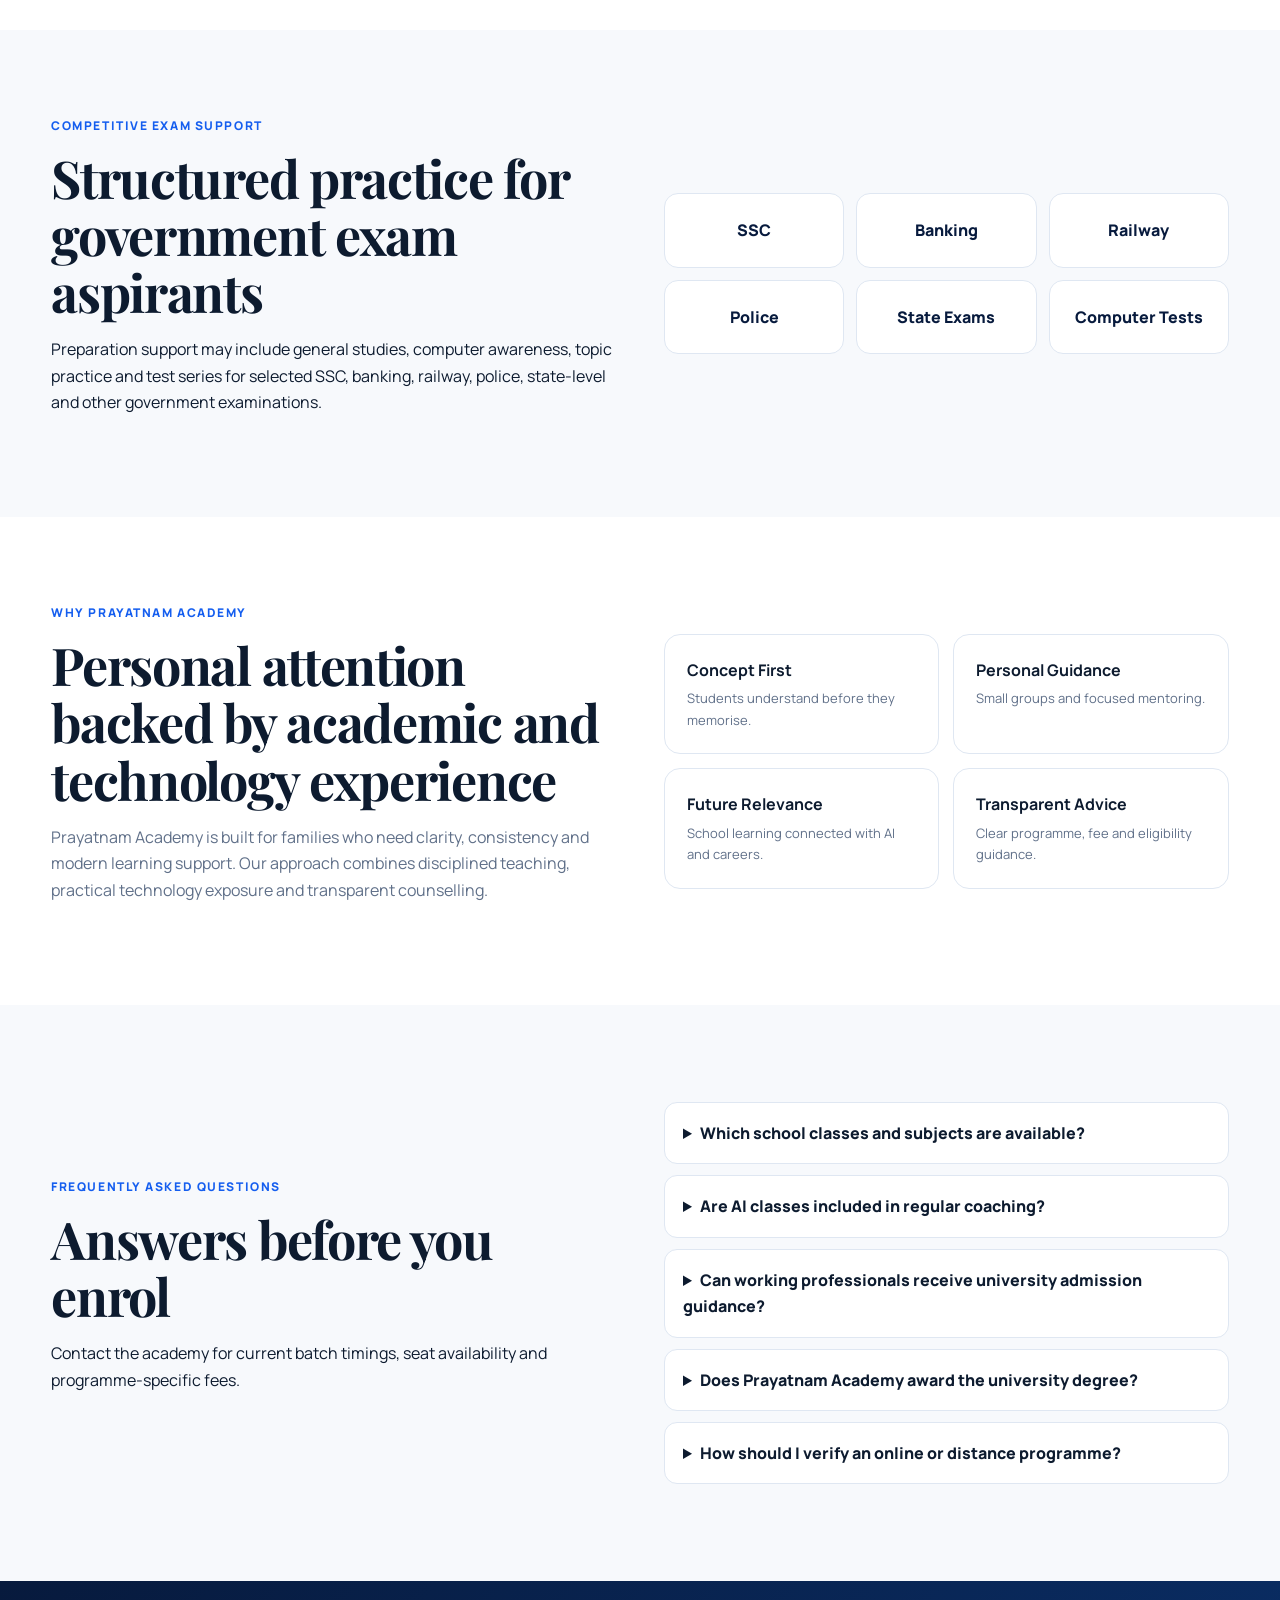
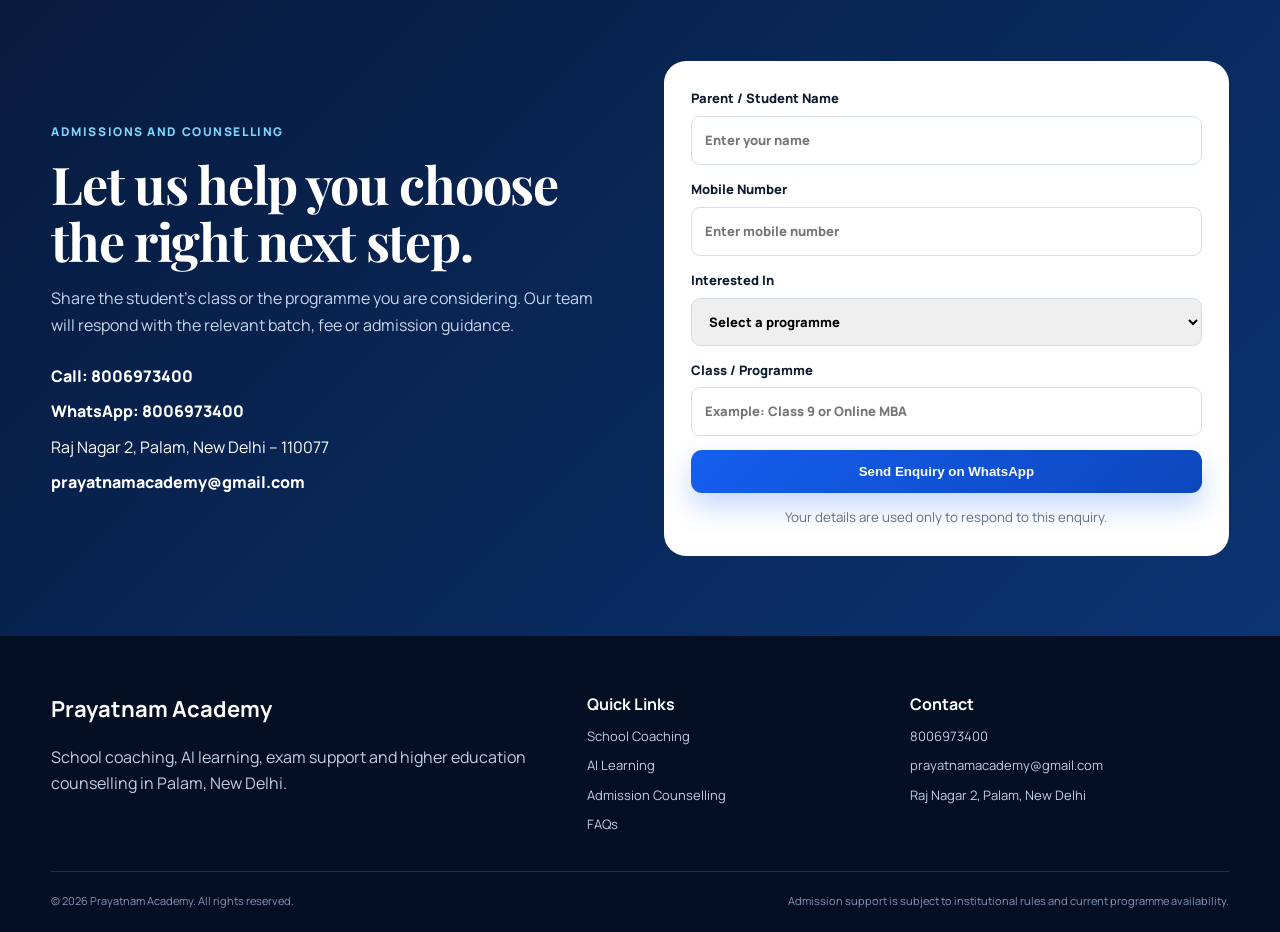
==== commit 7178ff29: "Add files via upload" ====
--- a/index.html
+++ b/index.html
@@ -1,310 +1,282 @@
-<!DOCTYPE html>
-<html lang="en">
+<!doctype html>
+<html lang="en-IN">
 <head>
-  <meta charset="UTF-8" />
-  <meta name="viewport" content="width=device-width, initial-scale=1.0" />
-  <title>Prayatnam Academy | AI Integrated Coaching in Palam Delhi</title>
-  <meta name="description" content="Prayatnam Academy, Palam Delhi: all-subject coaching for Classes 1 to 8, Classes 9-12 subject coaching, Humanities, AI/ML/DL/Agentic AI courses, and test series for SSC, UPSC, Bank, Railway and government exams." />
-  <meta name="theme-color" content="#246BFE" />
-  <meta property="og:title" content="Prayatnam Academy | Where Effort Meets Excellence" />
-  <meta property="og:description" content="Future-ready coaching with regular school subjects, AI Integrated Learning, Humanities, government exam GS, and test series for major competitive exams." />
-  <meta property="og:type" content="website" />
-  <link rel="preconnect" href="https://fonts.googleapis.com" />
-  <link rel="preconnect" href="https://fonts.gstatic.com" crossorigin />
-  <link href="https://fonts.googleapis.com/css2?family=Inter:wght@400;500;600;700;800;900&family=Space+Grotesk:wght@600;700;800&display=swap" rel="stylesheet" />
-  <link rel="stylesheet" href="styles.css" />
+  <meta charset="utf-8">
+  <meta name="viewport" content="width=device-width, initial-scale=1">
+  <title>Prayatnam Academy Palam | Classes 1–12, AI Courses & University Admission Counselling</title>
+  <meta name="description" content="Prayatnam Academy in Palam, New Delhi offers coaching for Classes 1–12, AI and computer courses, competitive exam support, and university admission counselling for UG, PG, MBA, diploma, certificate and executive programmes.">
+  <meta name="keywords" content="Prayatnam Academy Palam, coaching classes in Palam, tuition classes Raj Nagar 2, Class 1 to 12 coaching Palam, AI classes for students Delhi, university admission counsellor Delhi, online degree admission guidance, MBA admission counselling Palam">
+  <meta name="author" content="Prayatnam Academy">
+  <meta name="robots" content="index,follow,max-image-preview:large,max-snippet:-1,max-video-preview:-1">
+  <meta name="theme-color" content="#071a3d">
+  <link rel="canonical" href="https://prayatnam247.com/">
+  <link rel="preconnect" href="https://fonts.googleapis.com">
+  <link rel="preconnect" href="https://fonts.gstatic.com" crossorigin>
+  <link href="https://fonts.googleapis.com/css2?family=Manrope:wght@400;500;600;700;800&family=Playfair+Display:wght@700;800&display=swap" rel="stylesheet">
+  <link rel="stylesheet" href="styles.css">
+
+  <meta property="og:type" content="website">
+  <meta property="og:locale" content="en_IN">
+  <meta property="og:title" content="Prayatnam Academy | School Coaching, AI Learning & Admission Counselling">
+  <meta property="og:description" content="One trusted learning centre for school coaching, future-ready AI skills, competitive exam support and university admission guidance in Palam, New Delhi.">
+  <meta property="og:url" content="https://prayatnam247.com/">
+  <meta property="og:image" content="https://prayatnam247.com/assets/university-admission-network.webp">
+  <meta name="twitter:card" content="summary_large_image">
+
+  <script type="application/ld+json">
+  {
+    "@context":"https://schema.org",
+    "@graph":[
+      {
+        "@type":["EducationalOrganization","LocalBusiness"],
+        "@id":"https://prayatnam247.com/#academy",
+        "name":"Prayatnam Academy",
+        "url":"https://prayatnam247.com/",
+        "telephone":"+91-8006973400",
+        "email":"prayatnamacademy@gmail.com",
+        "slogan":"Where Effort Meets Excellence",
+        "description":"School coaching for Classes 1 to 12, AI and computer education, competitive exam support, and university admission counselling in Palam, New Delhi.",
+        "address":{
+          "@type":"PostalAddress",
+          "streetAddress":"Sir Chhotu Ram Marg, Near Kennedy Public School, H Block, Raj Nagar 2",
+          "addressLocality":"Palam",
+          "addressRegion":"Delhi",
+          "postalCode":"110077",
+          "addressCountry":"IN"
+        },
+        "areaServed":["Palam","Raj Nagar 2","Dwarka","New Delhi"],
+        "sameAs":[]
+      },
+      {
+        "@type":"WebSite",
+        "@id":"https://prayatnam247.com/#website",
+        "url":"https://prayatnam247.com/",
+        "name":"Prayatnam Academy",
+        "publisher":{"@id":"https://prayatnam247.com/#academy"}
+      },
+      {
+        "@type":"FAQPage",
+        "mainEntity":[
+          {"@type":"Question","name":"Which classes are taught at Prayatnam Academy?","acceptedAnswer":{"@type":"Answer","text":"Prayatnam Academy provides all-subject coaching for Classes 1 to 8, Maths, Science, English and Social Science for Classes 9 and 10, and Mathematics, Science and Humanities subjects for Classes 11 and 12."}},
+          {"@type":"Question","name":"Does Prayatnam Academy offer AI classes for school students?","acceptedAnswer":{"@type":"Answer","text":"Yes. AI concepts are aligned with regular subjects, and separate AI and computer batches are available for students from Classes 6 to 12."}},
+          {"@type":"Question","name":"Do you provide university admission counselling?","acceptedAnswer":{"@type":"Answer","text":"Yes. The academy provides counselling and application support for UG, PG, MBA, Executive MBA, diploma, certificate and selected doctoral or executive programmes, subject to the university's current eligibility, recognition and admission rules."}},
+          {"@type":"Question","name":"How can students verify an online or distance programme?","acceptedAnswer":{"@type":"Answer","text":"Students should verify the university and the specific programme for the relevant academic session on the official UGC or UGC-DEB portal before completing admission."}}
+        ]
+      }
+    ]
+  }
+  </script>
 </head>
 <body>
-  <div class="cursor-glow" aria-hidden="true"></div>
-
-  <div class="top-banner">
-    <div class="container banner-inner">
-      <span>Admissions Open • Classes 1 to 12 • Govt Exam Test Series</span>
-      <span>All Subjects • AI/ML/DL/Agentic AI • Palam, Delhi</span>
+  <a class="skip-link" href="#main">Skip to content</a>
+
+  <div class="announcement">
+    <div class="container announcement-inner">
+      <span>Admissions Open: School Coaching • AI Batches • University Programmes</span>
+      <a href="tel:+918006973400">Helpline: 8006973400</a>
     </div>
   </div>
 
-  <header class="site-header">
-    <div class="container nav-shell">
-      <a class="brand" href="#home" aria-label="Prayatnam Academy Home">
-        <span class="brand-icon">PA</span>
-        <span class="brand-text">
-          <strong>Prayatnam Academy</strong>
-          <small>Where Effort Meets Excellence</small>
-        </span>
+  <header class="site-header" id="top">
+    <div class="container nav-wrap">
+      <a class="brand" href="#top" aria-label="Prayatnam Academy home">
+        <span class="brand-mark">P</span>
+        <span><strong>Prayatnam Academy</strong><small>Where Effort Meets Excellence</small></span>
       </a>
-
-      <button class="menu-toggle" aria-label="Toggle navigation" aria-expanded="false">☰</button>
-
-      <nav class="nav-links" aria-label="Main navigation">
-        <a href="#difference">Why Different</a>
-        <a href="#foundation">School Coaching</a>
-        <a href="#labs">AI Labs</a>
-        <a href="#ai-courses">AI Courses</a>
+      <button class="menu-btn" aria-label="Open navigation" aria-expanded="false">☰</button>
+      <nav class="main-nav" aria-label="Primary navigation">
+        <a href="#school">School Coaching</a>
+        <a href="#ai">AI Learning</a>
+        <a href="#admissions">University Admissions</a>
+        <a href="#exams">Exam Support</a>
         <a href="#about">About</a>
-        <a href="#contact" class="nav-cta">Call / WhatsApp</a>
+        <a class="nav-action" href="#contact">Enquire Now</a>
       </nav>
     </div>
   </header>
 
-  <main id="home">
-    <section class="hero section-pad">
-      <div class="hero-art hero-art-one" aria-hidden="true"></div>
-      <div class="hero-art hero-art-two" aria-hidden="true"></div>
+  <main id="main">
+    <section class="hero">
       <div class="container hero-grid">
         <div class="hero-copy">
-          <div class="pill-row">
-            <span class="pill hot">New-Age Coaching</span>
-            <span class="pill">Palam, Delhi</span>
-          </div>
-          <h1>Complete School Coaching + AI Skills + Competitive Exam Preparation.</h1>
-          <p class="hero-lead">Prayatnam Academy offers <strong>all-subject coaching for Classes 1 to 8</strong>, focused subject coaching for <strong>Classes 9 to 12</strong>, <strong>AI Integrated Learning</strong>, Humanities support, and competitive exam test series under one future-ready learning ecosystem.</p>
-          <p class="hero-sub">Regular subjects are taught with concept clarity, visuals, simulations, practice, doubt-solving, smart mentoring, and parallel AI exposure for future skills.</p>
-
+          <div class="eyebrow">A complete education and career guidance centre in Palam</div>
+          <h1>Strong academics today. <span>Future-ready skills</span> for tomorrow.</h1>
+          <p>Prayatnam Academy brings school coaching, AI-enabled learning, competitive exam support and university admission counselling under one professionally managed learning ecosystem.</p>
           <div class="hero-actions">
-            <a class="btn primary" href="tel:+918115749450">Call Now</a>
-            <a class="btn secondary" href="https://wa.me/918115749450" target="_blank" rel="noopener">WhatsApp Admission</a>
-            <a class="btn ghost" href="#difference">See Difference</a>
-          </div>
-
-          <div class="hero-badges" aria-label="Academy strengths">
-            <div><strong>1–12</strong><span>School Coaching</span></div>
-            <div><strong>AI</strong><span>Integrated Learning</span></div>
-            <div><strong>Labs</strong><span>Games + Simulations</span></div>
-          </div>
-        </div>
-
-        <aside class="hero-showcase" aria-label="Prayatnam smart learning dashboard preview">
-          <div class="showcase-top">
-            <span class="pulse-dot"></span>
-            AI Learning Studio
-          </div>
-          <div class="dashboard-card focus-card">
-            <span>Student Transformation Score</span>
-            <strong>Concept → Practice → Exam Confidence</strong>
-            <div class="meter"><i></i></div>
-          </div>
-          <div class="dashboard-grid">
-            <div class="dash-tile blue"><span>Maths</span><strong>Logic Builder</strong></div>
-            <div class="dash-tile orange"><span>Science</span><strong>Live Labs</strong></div>
-            <div class="dash-tile violet"><span>AI</span><strong>Future Skills</strong></div>
-            <div class="dash-tile green"><span>Tests</span><strong>Smart Practice</strong></div>
-          </div>
-          <div class="floating-note note-one">Competitive exam foundation mindset</div>
-          <div class="floating-note note-two">Gamified Science & Maths</div>
-        </aside>
-      </div>
-    </section>
-
-    <section class="impact-strip">
-      <div class="container impact-grid">
-        <div class="impact-item"><strong>All Subjects</strong><span>Maths • Science • SST • English</span></div>
-        <div class="impact-item"><strong>AI Integrated</strong><span>Modern learning, not memorisation</span></div>
-        <div class="impact-item"><strong>Govt Exams</strong><span>SSC • UPSC • Bank • Railway</span></div>
-        <div class="impact-item visitor-box"><strong id="visitCount">0001</strong><span>Website Visits on this device</span></div>
-      </div>
-    </section>
-
-    <section id="difference" class="section-pad difference-section">
+            <a class="btn btn-primary" href="https://wa.me/918006973400?text=Hello%20Prayatnam%20Academy%2C%20I%20need%20admission%20guidance." target="_blank" rel="noopener">WhatsApp Admission Desk</a>
+            <a class="btn btn-secondary" href="#pathways">Explore Programmes</a>
+          </div>
+          <div class="trust-row">
+            <div><strong>Classes 1–12</strong><span>Academic coaching</span></div>
+            <div><strong>Class 6–12</strong><span>Dedicated AI batches</span></div>
+            <div><strong>UG to Executive</strong><span>Admission guidance</span></div>
+          </div>
+        </div>
+        <div class="hero-panel" aria-label="Prayatnam Academy learning pathways">
+          <div class="panel-badge">One Centre. Multiple Pathways.</div>
+          <article><span>01</span><div><strong>School Success</strong><small>Concepts, practice and regular assessment</small></div></article>
+          <article><span>02</span><div><strong>AI & Digital Skills</strong><small>Applied technology for students and professionals</small></div></article>
+          <article><span>03</span><div><strong>Higher Education Guidance</strong><small>Programme selection and admission assistance</small></div></article>
+          <article><span>04</span><div><strong>Competitive Exam Support</strong><small>Test practice and structured preparation</small></div></article>
+        </div>
+      </div>
+    </section>
+
+    <section class="quick-bar" aria-label="Key benefits">
+      <div class="container quick-grid">
+        <span>Small-batch attention</span><span>Concept-based teaching</span><span>AI-aligned learning</span><span>Transparent counselling</span>
+      </div>
+    </section>
+
+    <section class="section" id="pathways">
       <div class="container">
-        <div class="section-head centered">
-          <span class="section-kicker">The Prayatnam Difference</span>
-          <h2>Traditional Coaching vs Prayatnam Academy</h2>
-          <p>Parents immediately understand the difference: Prayatnam is built for school success, AI skills, board preparation, Humanities, and competitive exam readiness.</p>
-        </div>
-
-        <div class="compare-grid">
-          <div class="compare-card traditional">
-            <div class="compare-title">Traditional Coaching</div>
-            <ul>
-              <li>Mostly lecture-based study</li>
-              <li>Ratta-mar notes and routine homework</li>
-              <li>Limited visual learning</li>
-              <li>Limited coverage beyond school marks</li>
-              <li>Separate coaching needed for AI and competitive exams</li>
-            </ul>
-          </div>
-          <div class="compare-card prayatnam">
-            <div class="compare-title">Prayatnam Academy</div>
-            <ul>
-              <li>Concept-first learning with real application</li>
-              <li>AI Integrated Coaching and smart practice</li>
-              <li>Gamified Learning by AI-Powered Labs</li>
-              <li>School excellence + AI + exam preparation</li>
-              <li>Parallel AI, test series and GS preparation ecosystem</li>
-            </ul>
-          </div>
-        </div>
-      </div>
-    </section>
-
-    <section id="foundation" class="section-pad foundation-section">
-      <div class="container split-grid">
+        <div class="section-heading centered">
+          <div class="eyebrow">Choose the right learning pathway</div>
+          <h2>Clear programmes for every stage of education</h2>
+          <p>No clutter and no confusing claims. Select the service that matches your current goal.</p>
+        </div>
+        <div class="pathway-grid">
+          <a class="pathway-card" href="#school"><span>01</span><h3>School Coaching</h3><p>Academic support for Classes 1 to 12 with class-wise subject plans.</p><b>View coaching →</b></a>
+          <a class="pathway-card featured" href="#ai"><span>02</span><h3>AI & Computer Learning</h3><p>AI-aligned subject learning and separate future-skills batches.</p><b>Explore AI courses →</b></a>
+          <a class="pathway-card" href="#admissions"><span>03</span><h3>University Admission Counselling</h3><p>Guidance for UG, PG, MBA, diploma, certificate and executive programmes.</p><b>View admission support →</b></a>
+          <a class="pathway-card" href="#exams"><span>04</span><h3>Competitive Exam Support</h3><p>Test series and preparation support for selected government examinations.</p><b>Explore exam support →</b></a>
+        </div>
+      </div>
+    </section>
+
+    <section class="section section-soft" id="school">
+      <div class="container">
+        <div class="section-heading">
+          <div class="eyebrow">School coaching in Palam, New Delhi</div>
+          <h2>Classes 1 to 12, organised by learning stage</h2>
+          <p>Each group receives age-appropriate teaching, regular practice and guidance—not a one-size-fits-all classroom.</p>
+        </div>
+        <div class="class-grid">
+          <article><div class="class-tag">Classes 1–5</div><h3>Foundation Learning</h3><p>All subjects with reading, writing, mathematics, EVS, English, homework support and confidence building.</p><strong>₹1,000/month</strong></article>
+          <article><div class="class-tag">Classes 6–8</div><h3>Complete Subject Coaching</h3><p>All subjects with stronger conceptual understanding, school support, revision and regular practice.</p><strong>₹1,500/month</strong></article>
+          <article><div class="class-tag">Classes 9–10</div><h3>Board-Focused Preparation</h3><p>Mathematics, Science, Social Science and English with structured revision and assessment.</p><strong>₹2,000/month</strong></article>
+          <article><div class="class-tag">Classes 11–12</div><h3>Senior Secondary Subjects</h3><p>Mathematics, Physics, Chemistry and Humanities subjects with subject-wise mentoring.</p><strong>₹1,200/subject/month</strong></article>
+        </div>
+        <p class="fee-note">Fees shown are standard monthly academic fees and may vary for specialised, individual or intensive batches.</p>
+      </div>
+    </section>
+
+    <section class="section ai-section" id="ai">
+      <div class="container ai-grid">
         <div>
-          <span class="section-kicker">School Coaching Unit</span>
-          <h2>Classes 1 to 12: regular subjects with future-ready AI alignment.</h2>
-          <p>We provide complete coaching for Classes 1 to 8 across all subjects. For Classes 9 and 10, we teach Maths, Science, SST, English and Computer. For Classes 11 and 12, we teach Maths, Science, Computer and Humanities subjects, while AI learning runs parallel with regular subjects.</p>
-          <div class="feature-list">
-            <div><b>Classes 1–8</b><span>All subjects with concept clarity, homework support, practice and regular improvement tracking.</span></div>
-            <div><b>Classes 9–10</b><span>Maths, Science, SST, English and Computer with board-focused preparation.</span></div>
-            <div><b>Classes 11–12</b><span>Maths, Science, Computer and Humanities subjects with disciplined academic mentoring.</span></div>
-            <div><b>AI Parallel Track</b><span>AI, ML, DL and Agentic AI exposure aligned with regular subjects and career readiness.</span></div>
-          </div>
-        </div>
-        <div class="foundation-visual">
-          <div class="ring-card center-card">Super Start<br><small>Class 1–12</small></div>
-          <div class="ring-card r1">Concept Clarity</div>
-          <div class="ring-card r2">Lab Learning</div>
-          <div class="ring-card r3">Exam Practice</div>
-          <div class="ring-card r4">AI Exposure</div>
-        </div>
-      </div>
-    </section>
-
-    <section id="labs" class="section-pad labs-section">
-      <div class="container labs-grid">
-        <div class="lab-screen" aria-label="Gamified lab visual">
-          <div class="screen-header"><span></span><span></span><span></span></div>
-          <div class="lab-board">
-            <div class="planet p1">Physics AI Lab</div>
-            <div class="planet p2">Chemistry Sim</div>
-            <div class="planet p3">Maths Quest</div>
-            <div class="lab-core">AI-Powered<br>Labs</div>
-          </div>
-        </div>
+          <div class="eyebrow light">AI integrated with regular education</div>
+          <h2>Students learn the subject—and understand where it is used in AI.</h2>
+          <p>We connect school knowledge with modern technology. Students discover how mathematics supports data and algorithms, how science connects with robotics and intelligent systems, and how language skills improve research, communication and responsible AI use.</p>
+          <ul class="check-list">
+            <li>AI-assisted concept explanation and revision</li>
+            <li>Real-world links between school subjects and technology</li>
+            <li>Responsible use of AI for projects, research and learning</li>
+            <li>Separate AI and computer batches for Classes 6 to 12</li>
+          </ul>
+          <a class="btn btn-light" href="https://wa.me/918006973400?text=Hello%2C%20I%20want%20details%20about%20AI%20classes%20for%20students." target="_blank" rel="noopener">Ask About AI Batches</a>
+        </div>
+        <div class="ai-stack">
+          <div><small>Foundation</small><strong>AI Tools & Digital Literacy</strong></div>
+          <div><small>Applied Learning</small><strong>Python, Data & Automation</strong></div>
+          <div><small>Advanced Pathway</small><strong>Machine Learning, GenAI & Agents</strong></div>
+        </div>
+      </div>
+    </section>
+
+    <section class="section admissions-section" id="admissions">
+      <div class="container">
+        <div class="section-heading centered">
+          <div class="eyebrow">Higher education admission counselling</div>
+          <h2>Find the right university, programme and learning mode</h2>
+          <p>Our counselling desk helps students and working professionals compare programmes, understand eligibility, complete applications and make informed admission decisions.</p>
+        </div>
+
+        <div class="admission-hero">
+          <div class="admission-copy">
+            <span class="admission-label">India & International Programme Guidance</span>
+            <h3>UG, PG, MBA, Executive MBA, Diploma, Certificate and Executive Education</h3>
+            <p>Support is available for full-time, part-time, online and distance-learning options wherever offered by the institution and permitted under the applicable regulations.</p>
+            <div class="admission-services">
+              <div><b>Programme Shortlisting</b><span>Compare course structure, duration, mode and career relevance.</span></div>
+              <div><b>Eligibility Review</b><span>Understand academic, work-experience and document requirements.</span></div>
+              <div><b>Application Assistance</b><span>Form support, document checklist and application tracking.</span></div>
+              <div><b>Scholarship Guidance</b><span>Information on available institutional offers and eligibility.</span></div>
+            </div>
+            <a class="btn btn-primary" href="https://wa.me/918006973400?text=Hello%20Prayatnam%20Academy%2C%20I%20need%20university%20admission%20counselling." target="_blank" rel="noopener">Speak to an Admission Counsellor</a>
+          </div>
+          <figure class="poster-wrap">
+            <img src="assets/university-admission-network.webp" width="1000" height="1480" loading="lazy" alt="University admission counselling programmes and institutions supported by Prayatnam Academy">
+            <figcaption>Indicative counselling network. Programme availability and institutional status can change by session.</figcaption>
+          </figure>
+        </div>
+
+        <div class="university-list-wrap">
+          <div class="list-title"><h3>Universities and education partners featured in our counselling network</h3><p>Availability depends on the programme, mode, intake and current admission cycle.</p></div>
+          <div class="university-chips" aria-label="Featured universities">
+            <span>Amity University Online</span><span>Chandigarh University</span><span>Manipal Academy of Higher Education</span><span>JAIN (Deemed-to-be University)</span><span>Sharda University</span><span>Lovely Professional University</span><span>VIT</span><span>SRM University</span><span>UPES</span><span>CHRIST University</span><span>Amrita Vishwa Vidyapeetham</span><span>Dr. D. Y. Patil Vidyapeeth</span><span>Bennett University</span><span>Parul University</span><span>Galgotias University</span><span>DY Patil University Navi Mumbai</span><span>Manipal University Jaipur</span><span>NMIMS</span><span>Sikkim Manipal University</span><span>Andhra University</span><span>IGNOU</span><span>Jaipuria Institute of Management</span><span>GLA University</span><span>Jaypee Institute of Information Technology</span><span>Kurukshetra University</span>
+          </div>
+        </div>
+
+        <div class="compliance-note">
+          <strong>Important verification notice</strong>
+          <p>Prayatnam Academy provides counselling and application assistance; the degree or certificate is awarded by the respective institution. Recognition or entitlement can differ by programme, mode and academic session. Students should independently verify the selected institution and programme on the official UGC/UGC-DEB portal and the university website before paying fees or confirming admission.</p>
+          <a href="https://deb.ugc.ac.in/" target="_blank" rel="noopener">Verify on the official UGC-DEB portal ↗</a>
+        </div>
+      </div>
+    </section>
+
+    <section class="section section-soft" id="exams">
+      <div class="container exam-grid">
         <div>
-          <span class="section-kicker">Our Signature Edge</span>
-          <h2>Gamified Learning by AI-Powered Labs.</h2>
-          <p>Students do not just memorise formulas. They see concepts, interact with simulations, play learning missions, and understand the “why” behind each topic.</p>
-          <div class="lab-cards">
-            <article><strong>Physics & Science AI Labs</strong><span>Motion, force, electricity, optics, atoms and more through interactive simulations.</span></article>
-            <article><strong>Chemistry Simulators</strong><span>Reactions, bonding, atoms and periodic concepts made visual and practical.</span></article>
-            <article><strong>Maths Games</strong><span>Problem-solving, patterns, calculations and logic through game-based challenges.</span></article>
-          </div>
-        </div>
-      </div>
-    </section>
-
-    <section class="programs-section section-pad">
-      <div class="container">
-        <div class="section-head centered">
-          <span class="section-kicker">Complete Learning Ecosystem</span>
-          <h2>Programs designed for school, exams and future skills.</h2>
-        </div>
-        <div class="program-grid">
-          <article class="program-card premium"><span>01</span><h3>Classes 1–8 All Subjects</h3><p>Complete coaching for all school subjects with concept clarity, practice, tests and parent updates.</p></article>
-          <article class="program-card"><span>02</span><h3>AI + Foundation Labs</h3><p>Physics, Chemistry, Maths and AI labs to build strong concepts, visual understanding and future skills.</p></article>
-          <article class="program-card"><span>03</span><h3>Test Series for All Exams</h3><p>Test series for SSC, UPSC, Bank, Railway, State PCS and all major government exams.</p></article>
-          <article class="program-card"><span>04</span><h3>Govt Exam GS + Computer</h3><p>GS classes for UPSC, SSC and State PCS, plus computer preparation for government exams.</p></article>
-          <article class="program-card"><span>05</span><h3>Class 11–12 Humanities</h3><p>Humanities subjects for Classes 11 and 12 with structured notes, answer writing and exam guidance.</p></article>
-          <article class="program-card"><span>06</span><h3>Class 9–12 Subject Coaching</h3><p>Class 9–10 Maths, Science, SST, English, Computer; Class 11–12 Maths, Science and Computer.</p></article>
-        </div>
-      </div>
-    </section>
-
-    <section id="ai-courses" class="section-pad ai-courses-section">
-      <div class="container ai-panel">
-        <div>
-          <span class="section-kicker light">AI Courses for Everyone</span>
-          <h2>AI, ML, DL and Agentic AI for students and professionals.</h2>
-          <p>Prayatnam Academy teaches AI, Machine Learning, Deep Learning and Agentic AI for K12 students, college students and working professionals. AI is also aligned in parallel with school subjects so learners build future-ready skills early.</p>
-          <div class="tech-stack">
-            <span>Python</span>
-            <span>Machine Learning</span>
-            <span>Deep Learning</span>
-            <span>Generative AI</span>
-            <span>Agentic AI</span>
-            <span>K12 AI</span>
-            <span>AI Tools</span>
-          </div>
-        </div>
-        <div class="ai-card">
-          <strong>For</strong>
-          <ul>
-            <li>K12 Students</li>
-            <li>College Students</li>
-            <li>Working Professionals</li>
-            <li>Professionals upgrading to AI skills</li>
-          </ul>
-        </div>
-      </div>
-    </section>
-
-    <section id="about" class="section-pad about-section">
-      <div class="container split-grid about-grid">
-        <div class="about-card">
-          <span class="section-kicker">About Us</span>
-          <h2>Built by educators who understand technology, discipline and exam preparation.</h2>
-          <p>Prayatnam Academy is a future-focused learning institute located in Palam, Delhi. Our mission is to upgrade regular school education with AI, labs, strong mentoring, Humanities support, government exam preparation and competitive exam test series.</p>
-          <p>The academy is led by experienced instructors with engineering education, MNC IT exposure from companies like HCL and Wipro, postgraduate academic depth and UPSC-qualified mentoring experience. This combination gives students a learning environment that is disciplined, practical and future-ready.</p>
-        </div>
-        <div class="mentor-panel">
-          <div><strong>Engineering + IT Experience</strong><span>Technology-driven teaching approach</span></div>
-          <div><strong>Postgraduate Mentorship</strong><span>Academic discipline and exam strategy</span></div>
-          <div><strong>UPSC-Qualified Guidance</strong><span>Structured preparation mindset</span></div>
-        </div>
-      </div>
-    </section>
-
-    <section class="cta-section">
-      <div class="container cta-card">
-        <div>
-          <span>Ready for the upgrade?</span>
-          <h2>Give your child a complete academic and future-skills advantage.</h2>
-          <p>School excellence + AI + exam preparation + AI-powered labs + future skills.</p>
-        </div>
-        <a class="btn white" href="https://wa.me/918115749450" target="_blank" rel="noopener">Book Free Counselling</a>
-      </div>
-    </section>
-
-    <section id="contact" class="section-pad contact-section">
+          <div class="eyebrow">Competitive exam support</div>
+          <h2>Structured practice for government exam aspirants</h2>
+          <p>Preparation support may include general studies, computer awareness, topic practice and test series for selected SSC, banking, railway, police, state-level and other government examinations.</p>
+        </div>
+        <div class="exam-cards"><span>SSC</span><span>Banking</span><span>Railway</span><span>Police</span><span>State Exams</span><span>Computer Tests</span></div>
+      </div>
+    </section>
+
+    <section class="section" id="about">
+      <div class="container about-grid">
+        <div class="about-panel"><div class="eyebrow">Why Prayatnam Academy</div><h2>Personal attention backed by academic and technology experience</h2><p>Prayatnam Academy is built for families who need clarity, consistency and modern learning support. Our approach combines disciplined teaching, practical technology exposure and transparent counselling.</p></div>
+        <div class="values-grid"><div><strong>Concept First</strong><span>Students understand before they memorise.</span></div><div><strong>Personal Guidance</strong><span>Small groups and focused mentoring.</span></div><div><strong>Future Relevance</strong><span>School learning connected with AI and careers.</span></div><div><strong>Transparent Advice</strong><span>Clear programme, fee and eligibility guidance.</span></div></div>
+      </div>
+    </section>
+
+    <section class="section faq-section" id="faq">
+      <div class="container faq-grid">
+        <div><div class="eyebrow">Frequently asked questions</div><h2>Answers before you enrol</h2><p>Contact the academy for current batch timings, seat availability and programme-specific fees.</p></div>
+        <div class="accordions">
+          <details><summary>Which school classes and subjects are available?</summary><p>All-subject coaching is available for Classes 1–8. For Classes 9–10, the main subjects are Mathematics, Science, English and Social Science. For Classes 11–12, Mathematics, Physics, Chemistry and selected Humanities subjects are available.</p></details>
+          <details><summary>Are AI classes included in regular coaching?</summary><p>AI is used to create connections with regular subjects and improve learning. Separate structured AI and computer batches are also available for Classes 6–12.</p></details>
+          <details><summary>Can working professionals receive university admission guidance?</summary><p>Yes. Counselling is available for suitable UG, PG, MBA, Executive MBA, diploma, certificate and executive programmes, subject to eligibility and current institutional availability.</p></details>
+          <details><summary>Does Prayatnam Academy award the university degree?</summary><p>No. Prayatnam Academy is a counselling and admission-support centre. The respective university or awarding institution delivers the programme and awards the qualification.</p></details>
+          <details><summary>How should I verify an online or distance programme?</summary><p>Check the specific university, programme, mode and academic session on the official UGC/UGC-DEB portal and the institution's official website before admission.</p></details>
+        </div>
+      </div>
+    </section>
+
+    <section class="contact-section" id="contact">
       <div class="container contact-grid">
-        <div>
-          <span class="section-kicker">Contact Us</span>
-          <h2>Visit Prayatnam Academy in Palam, Delhi.</h2>
-          <p>For admissions, batch timing, school coaching, Humanities, AI courses, GS classes and test series, call or WhatsApp us.</p>
-          <div class="contact-list">
-            <a href="tel:+918115749450"><strong>Call</strong><span>+91 8115749450</span></a>
-            <a href="https://wa.me/918115749450" target="_blank" rel="noopener"><strong>WhatsApp</strong><span>+91 8115749450</span></a>
-            <div><strong>Location</strong><span>Sir Chhotu Ram Marg, Near Kennedy Public School, H Block, Raj Nagar 2, Palam, New Delhi, 110077</span></div>
-            <div><strong>Email</strong><span>prayatnamacademy@gmail.com</span></div>
-          </div>
-        </div>
-        <div class="map-card">
-          <iframe title="Prayatnam Academy location Sir Chhotu Ram Marg, Near Kennedy Public School, H Block, Raj Nagar 2, Palam, New Delhi, 110077" src="https://www.google.com/maps?q=Palam%20Delhi&output=embed" loading="lazy" referrerpolicy="no-referrer-when-downgrade"></iframe>
-        </div>
-      </div>
-    </section>
-
-    <section id="privacy" class="section-pad privacy-section">
-      <div class="container privacy-card">
-        <span class="section-kicker">Privacy Policy</span>
-        <h2>Privacy Policy</h2>
-        <p>Prayatnam Academy respects the privacy of students, parents and visitors. Information shared through calls, WhatsApp, admission enquiries or forms is used only for counselling, admission support, class updates, test information and academic communication.</p>
-        <p>We do not sell personal data. Student performance details, contact information and academic records are handled responsibly and shared only with authorised academy staff or parents/guardians for educational purposes.</p>
+        <div class="contact-copy"><div class="eyebrow light">Admissions and counselling</div><h2>Let us help you choose the right next step.</h2><p>Share the student's class or the programme you are considering. Our team will respond with the relevant batch, fee or admission guidance.</p><div class="contact-details"><a href="tel:+918006973400">Call: 8006973400</a><a href="https://wa.me/918006973400" target="_blank" rel="noopener">WhatsApp: 8006973400</a><span>Raj Nagar 2, Palam, New Delhi – 110077</span><a href="mailto:prayatnamacademy@gmail.com">prayatnamacademy@gmail.com</a></div></div>
+        <form class="inquiry-form" id="inquiryForm">
+          <label>Parent / Student Name<input id="name" name="name" required autocomplete="name" placeholder="Enter your name"></label>
+          <label>Mobile Number<input id="phone" name="phone" required inputmode="tel" autocomplete="tel" placeholder="Enter mobile number"></label>
+          <label>Interested In<select id="interest" name="interest" required><option value="">Select a programme</option><option>School Coaching</option><option>AI / Computer Classes</option><option>University Admission Counselling</option><option>Competitive Exam Support</option></select></label>
+          <label>Class / Programme<input id="programme" name="programme" placeholder="Example: Class 9 or Online MBA"></label>
+          <button class="btn btn-primary" type="submit">Send Enquiry on WhatsApp</button>
+          <small>Your details are used only to respond to this enquiry.</small>
+        </form>
       </div>
     </section>
   </main>
 
-  <footer class="site-footer">
-    <div class="container footer-grid">
-      <div>
-        <strong>Prayatnam Academy</strong>
-        <span>Where Effort Meets Excellence</span>
-      </div>
-      <div class="footer-links">
-        <a href="#difference">Why Different</a>
-        <a href="#foundation">Foundation</a>
-        <a href="#privacy">Privacy</a>
-        <a href="#contact">Contact</a>
-      </div>
-      <div class="powered">
-        <span>Powered by <strong>Dr AI Academy</strong></span>
-        <span>© 2026 Prayatnam Academy. All Rights Reserved.</span>
-      </div>
-    </div>
+  <a class="floating-wa" href="https://wa.me/918006973400?text=Hello%20Prayatnam%20Academy%2C%20I%20need%20admission%20details." target="_blank" rel="noopener" aria-label="Chat on WhatsApp">WhatsApp</a>
+
+  <footer>
+    <div class="container footer-grid"><div><strong>Prayatnam Academy</strong><p>School coaching, AI learning, exam support and higher education counselling in Palam, New Delhi.</p></div><div><b>Quick Links</b><a href="#school">School Coaching</a><a href="#ai">AI Learning</a><a href="#admissions">Admission Counselling</a><a href="#faq">FAQs</a></div><div><b>Contact</b><a href="tel:+918006973400">8006973400</a><a href="mailto:prayatnamacademy@gmail.com">prayatnamacademy@gmail.com</a><span>Raj Nagar 2, Palam, New Delhi</span></div></div>
+    <div class="container footer-bottom"><span>© 2026 Prayatnam Academy. All rights reserved.</span><span>Admission support is subject to institutional rules and current programme availability.</span></div>
   </footer>
-
   <script src="script.js"></script>
 </body>
-</html>
+</html>
--- a/styles.css
+++ b/styles.css
@@ -1,344 +1,4 @@
-:root {
-  --ink: #0d1430;
-  --muted: #64708b;
-  --blue: #246bfe;
-  --blue-deep: #143ec9;
-  --violet: #7c3cff;
-  --orange: #ff8a1f;
-  --pink: #ff4fa3;
-  --green: #10b981;
-  --cream: #fff7e8;
-  --paper: #ffffff;
-  --line: rgba(15, 23, 42, 0.10);
-  --shadow: 0 24px 80px rgba(20, 39, 96, 0.14);
-  --radius: 28px;
-}
-
-* { box-sizing: border-box; }
-html { scroll-behavior: smooth; }
-body {
-  margin: 0;
-  font-family: Inter, system-ui, -apple-system, BlinkMacSystemFont, "Segoe UI", sans-serif;
-  color: var(--ink);
-  background:
-    radial-gradient(circle at 10% 0%, rgba(36, 107, 254, 0.10), transparent 28rem),
-    radial-gradient(circle at 90% 8%, rgba(255, 138, 31, 0.16), transparent 25rem),
-    linear-gradient(180deg, #fffaf2 0%, #ffffff 42%, #f5f8ff 100%);
-  overflow-x: hidden;
-}
-
-a { color: inherit; text-decoration: none; }
-.container { width: min(1180px, calc(100% - 36px)); margin: 0 auto; }
-.section-pad { padding: 92px 0; }
-
-.cursor-glow {
-  position: fixed;
-  inset: auto;
-  width: 320px;
-  height: 320px;
-  border-radius: 999px;
-  pointer-events: none;
-  background: radial-gradient(circle, rgba(36,107,254,.18), transparent 64%);
-  transform: translate(-50%, -50%);
-  z-index: 0;
-  opacity: .75;
-}
-
-.top-banner {
-  background: linear-gradient(90deg, var(--blue), var(--violet), var(--orange));
-  color: white;
-  font-weight: 800;
-  font-size: 14px;
-}
-.banner-inner {
-  display: flex;
-  align-items: center;
-  justify-content: space-between;
-  gap: 18px;
-  padding: 11px 0;
-}
-
-.site-header {
-  position: sticky;
-  top: 0;
-  z-index: 20;
-  background: rgba(255, 255, 255, .82);
-  border-bottom: 1px solid var(--line);
-  backdrop-filter: blur(18px);
-}
-.nav-shell {
-  display: flex;
-  align-items: center;
-  justify-content: space-between;
-  padding: 16px 0;
-}
-.brand { display: flex; align-items: center; gap: 12px; }
-.brand-icon {
-  display: grid;
-  place-items: center;
-  width: 52px;
-  height: 52px;
-  border-radius: 18px;
-  color: white;
-  font-family: "Space Grotesk", sans-serif;
-  font-weight: 800;
-  letter-spacing: -.08em;
-  background: linear-gradient(135deg, var(--blue), var(--violet) 55%, var(--orange));
-  box-shadow: 0 14px 30px rgba(36,107,254,.24);
-}
-.brand-text { display: grid; }
-.brand-text strong { font-family: "Space Grotesk", sans-serif; font-size: 21px; }
-.brand-text small { color: var(--muted); font-weight: 700; font-size: 12px; }
-.nav-links { display: flex; align-items: center; gap: 6px; }
-.nav-links a {
-  padding: 12px 13px;
-  border-radius: 999px;
-  color: #24304b;
-  font-weight: 800;
-  font-size: 14px;
-}
-.nav-links a:hover { background: rgba(36,107,254,.08); color: var(--blue); }
-.nav-cta {
-  color: white !important;
-  background: linear-gradient(135deg, var(--blue), var(--violet)) !important;
-  box-shadow: 0 14px 30px rgba(36,107,254,.22);
-}
-.menu-toggle { display: none; border: 0; background: var(--ink); color: white; width: 44px; height: 44px; border-radius: 14px; font-size: 20px; }
-
-.hero { position: relative; overflow: hidden; }
-.hero-grid {
-  position: relative;
-  z-index: 2;
-  display: grid;
-  grid-template-columns: 1.04fr .96fr;
-  gap: 50px;
-  align-items: center;
-}
-.hero-art {
-  position: absolute;
-  border-radius: 50%;
-  filter: blur(20px);
-  opacity: .55;
-  animation: float 9s ease-in-out infinite;
-}
-.hero-art-one { width: 260px; height: 260px; background: #ffcf53; top: 20%; left: -80px; }
-.hero-art-two { width: 340px; height: 340px; background: #80a7ff; bottom: 6%; right: -130px; animation-delay: -3s; }
-@keyframes float { 0%,100% { transform: translateY(0); } 50% { transform: translateY(-24px); } }
-
-.pill-row { display: flex; gap: 10px; flex-wrap: wrap; margin-bottom: 18px; }
-.pill {
-  display: inline-flex;
-  align-items: center;
-  padding: 10px 14px;
-  border: 1px solid rgba(36,107,254,.16);
-  background: rgba(255,255,255,.78);
-  border-radius: 999px;
-  font-weight: 900;
-  color: var(--blue-deep);
-  box-shadow: 0 10px 26px rgba(20, 39, 96, .08);
-}
-.pill.hot { background: linear-gradient(135deg, #fff1d6, #ffe6f2); color: #a33d00; }
-.hero h1 {
-  margin: 0;
-  font-family: "Space Grotesk", sans-serif;
-  font-size: clamp(46px, 6vw, 82px);
-  line-height: .94;
-  letter-spacing: -0.065em;
-}
-.hero-lead {
-  margin: 24px 0 10px;
-  max-width: 730px;
-  color: #283654;
-  font-size: 20px;
-  line-height: 1.72;
-}
-.hero-sub { margin: 0; max-width: 680px; color: var(--muted); font-size: 17px; line-height: 1.75; }
-.hero-actions { display: flex; gap: 13px; flex-wrap: wrap; margin: 32px 0; }
-.btn {
-  display: inline-flex;
-  align-items: center;
-  justify-content: center;
-  min-height: 52px;
-  padding: 0 22px;
-  border-radius: 17px;
-  font-weight: 900;
-  transition: transform .2s ease, box-shadow .2s ease;
-}
-.btn:hover { transform: translateY(-3px); }
-.btn.primary { color: white; background: linear-gradient(135deg, var(--blue), var(--violet)); box-shadow: 0 18px 44px rgba(36,107,254,.24); }
-.btn.secondary { color: white; background: linear-gradient(135deg, var(--orange), var(--pink)); box-shadow: 0 18px 44px rgba(255,138,31,.24); }
-.btn.ghost { color: var(--blue); background: white; border: 1px solid rgba(36,107,254,.16); }
-.btn.white { color: var(--blue-deep); background: white; box-shadow: 0 18px 44px rgba(0,0,0,.16); }
-.hero-badges { display: grid; grid-template-columns: repeat(3, 1fr); gap: 13px; max-width: 680px; }
-.hero-badges div { padding: 18px; border-radius: 20px; background: rgba(255,255,255,.85); border: 1px solid var(--line); box-shadow: 0 12px 34px rgba(20,39,96,.08); }
-.hero-badges strong { display:block; color: var(--blue); font-size: 26px; font-family: "Space Grotesk", sans-serif; }
-.hero-badges span { color: var(--muted); font-weight: 800; font-size: 13px; }
-
-.hero-showcase {
-  position: relative;
-  min-height: 590px;
-  padding: 26px;
-  border-radius: 38px;
-  background:
-    linear-gradient(145deg, rgba(255,255,255,.92), rgba(245,248,255,.88)),
-    radial-gradient(circle at 20% 10%, rgba(255,138,31,.16), transparent 20rem);
-  border: 1px solid rgba(255,255,255,.88);
-  box-shadow: var(--shadow);
-  overflow: hidden;
-}
-.showcase-top { display: flex; align-items:center; gap: 10px; font-weight: 900; color: #263655; margin-bottom: 22px; }
-.pulse-dot { width: 12px; height: 12px; border-radius: 99px; background: var(--green); box-shadow: 0 0 0 10px rgba(16,185,129,.14); }
-.dashboard-card { background: white; border: 1px solid var(--line); border-radius: 26px; padding: 24px; box-shadow: 0 20px 50px rgba(20,39,96,.10); }
-.focus-card span { display:block; color: var(--muted); font-weight: 900; }
-.focus-card strong { display:block; margin: 8px 0 18px; font-family: "Space Grotesk", sans-serif; font-size: 28px; line-height: 1.1; }
-.meter { height: 13px; background: #e8efff; border-radius: 99px; overflow: hidden; }
-.meter i { display:block; height:100%; width: 86%; background: linear-gradient(90deg, var(--blue), var(--violet), var(--orange)); border-radius: inherit; }
-.dashboard-grid { display:grid; grid-template-columns: repeat(2,1fr); gap: 16px; margin-top: 18px; }
-.dash-tile { min-height: 132px; border-radius: 26px; padding: 20px; color: white; box-shadow: 0 16px 36px rgba(20,39,96,.12); }
-.dash-tile span { display:block; opacity:.88; font-weight: 900; }
-.dash-tile strong { display:block; margin-top: 35px; font-family:"Space Grotesk"; font-size: 21px; }
-.blue { background: linear-gradient(135deg, #246bfe, #6aa4ff); }
-.orange { background: linear-gradient(135deg, #ff8a1f, #ffd166); }
-.violet { background: linear-gradient(135deg, #7c3cff, #c084fc); }
-.green { background: linear-gradient(135deg, #10b981, #7dd3fc); }
-.floating-note { position: absolute; border-radius: 999px; padding: 13px 16px; background: white; border: 1px solid var(--line); font-weight: 900; box-shadow: 0 18px 44px rgba(20,39,96,.12); }
-.note-one { left: 16px; bottom: 58px; color: var(--blue); }
-.note-two { right: 16px; bottom: 20px; color: #b45309; }
-
-.impact-strip { padding: 26px 0; background: white; border-block: 1px solid var(--line); }
-.impact-grid { display:grid; grid-template-columns: repeat(4, 1fr); gap: 18px; }
-.impact-item { padding: 20px; border-radius: 24px; background: linear-gradient(180deg, #fff, #f6f9ff); border:1px solid var(--line); }
-.impact-item strong { display:block; font-family:"Space Grotesk"; font-size: 24px; color: var(--blue-deep); }
-.impact-item span { display:block; margin-top: 5px; color: var(--muted); font-weight: 800; }
-.visitor-box strong { color: var(--orange); }
-
-.section-head { max-width: 780px; margin: 0 auto 40px; }
-.centered { text-align: center; }
-.section-kicker { display:inline-flex; margin-bottom: 12px; color: var(--blue); font-weight: 1000; text-transform: uppercase; letter-spacing: .12em; font-size: 12px; }
-.section-kicker.light { color: #ffdf8a; }
-h2 { margin:0 0 16px; font-family:"Space Grotesk"; font-size: clamp(34px, 4vw, 56px); line-height: 1; letter-spacing: -.045em; }
-p { color: var(--muted); line-height: 1.75; font-size: 17px; }
-
-.difference-section { background: linear-gradient(180deg, #ffffff, #f4f7ff); }
-.compare-grid { display:grid; grid-template-columns: 1fr 1fr; gap: 24px; }
-.compare-card { padding: 34px; border-radius: 32px; border:1px solid var(--line); box-shadow: 0 22px 70px rgba(20,39,96,.09); }
-.compare-title { font-family:"Space Grotesk"; font-size: 30px; font-weight: 800; margin-bottom: 18px; }
-.compare-card ul { margin:0; padding:0; list-style:none; display:grid; gap: 14px; }
-.compare-card li { position:relative; padding-left: 32px; color: #35415d; font-weight: 800; line-height:1.55; }
-.compare-card li::before { position:absolute; left:0; top:0; font-weight:900; }
-.traditional { background:#fff; }
-.traditional .compare-title { color:#6b7280; }
-.traditional li::before { content:"×"; color:#ef4444; }
-.prayatnam { background: linear-gradient(135deg, #0f46e8, #7c3cff 58%, #ff8a1f); color:white; transform: translateY(-12px); }
-.prayatnam .compare-title, .prayatnam li { color:white; }
-.prayatnam li::before { content:"✓"; color:#fff2b8; }
-
-.split-grid { display:grid; grid-template-columns: 1fr .92fr; gap: 54px; align-items:center; }
-.feature-list { display:grid; gap:14px; margin-top:28px; }
-.feature-list div { padding:20px; border-radius:22px; background:#fff; border:1px solid var(--line); box-shadow: 0 12px 38px rgba(20,39,96,.07); }
-.feature-list b { display:block; color:var(--ink); margin-bottom:5px; font-size:17px; }
-.feature-list span { color:var(--muted); line-height:1.6; }
-.foundation-visual { position:relative; min-height: 500px; border-radius:38px; background: radial-gradient(circle, rgba(36,107,254,.16), transparent 60%), linear-gradient(135deg, #fff7e8, #eef4ff); border:1px solid var(--line); box-shadow: var(--shadow); }
-.ring-card { position:absolute; display:grid; place-items:center; text-align:center; border-radius: 28px; padding:18px; background:white; border:1px solid var(--line); box-shadow: 0 20px 48px rgba(20,39,96,.10); font-weight:900; }
-.center-card { width:180px; height:180px; left:50%; top:50%; transform:translate(-50%,-50%); color:white; background:linear-gradient(135deg,var(--blue),var(--violet)); font-family:"Space Grotesk"; font-size:30px; }
-.center-card small { font-size:15px; opacity:.86; }
-.r1 { top:48px; left:58px; color:var(--blue); }
-.r2 { top:90px; right:34px; color:#b45309; }
-.r3 { bottom:70px; right:78px; color:var(--violet); }
-.r4 { bottom:50px; left:44px; color:var(--green); }
-
-.labs-section { background: #071127; color:white; position:relative; overflow:hidden; }
-.labs-section::before { content:""; position:absolute; width:680px; height:680px; border-radius:50%; background:radial-gradient(circle, rgba(36,107,254,.42), transparent 62%); left:-220px; top:-150px; }
-.labs-section::after { content:""; position:absolute; width:580px; height:580px; border-radius:50%; background:radial-gradient(circle, rgba(255,138,31,.32), transparent 62%); right:-160px; bottom:-200px; }
-.labs-grid { position:relative; z-index:2; display:grid; grid-template-columns:.95fr 1fr; gap:54px; align-items:center; }
-.labs-section h2, .labs-section p { color:white; }
-.labs-section p { color:rgba(255,255,255,.76); }
-.lab-screen { background:rgba(255,255,255,.08); border:1px solid rgba(255,255,255,.18); border-radius:36px; padding:18px; backdrop-filter:blur(12px); box-shadow:0 30px 100px rgba(0,0,0,.3); }
-.screen-header { display:flex; gap:8px; padding:10px; }
-.screen-header span { width:13px; height:13px; border-radius:99px; background:#fff; opacity:.7; }
-.lab-board { position:relative; min-height:430px; border-radius:28px; background:linear-gradient(135deg,rgba(255,255,255,.12),rgba(255,255,255,.04)); overflow:hidden; }
-.lab-core { position:absolute; left:50%; top:50%; transform:translate(-50%,-50%); width:160px; height:160px; display:grid; place-items:center; text-align:center; border-radius:50%; background:linear-gradient(135deg,var(--orange),var(--pink)); font-family:"Space Grotesk"; font-weight:800; box-shadow:0 0 0 18px rgba(255,255,255,.08); }
-.planet { position:absolute; padding:13px 16px; border-radius:999px; background:white; color:var(--ink); font-weight:900; animation: bob 4s ease-in-out infinite; }
-.p1 { top:64px; left:42px; color:var(--blue); }
-.p2 { top:210px; right:32px; color:#b45309; animation-delay:-1.2s; }
-.p3 { bottom:66px; left:70px; color:var(--violet); animation-delay:-2.1s; }
-@keyframes bob { 50% { transform: translateY(-14px); } }
-.lab-cards { display:grid; gap:15px; margin-top:28px; }
-.lab-cards article { padding:20px; border-radius:22px; background:rgba(255,255,255,.09); border:1px solid rgba(255,255,255,.16); }
-.lab-cards strong { display:block; margin-bottom:7px; }
-.lab-cards span { color:rgba(255,255,255,.74); line-height:1.6; }
-
-.program-grid { display:grid; grid-template-columns: repeat(3, 1fr); gap:18px; }
-.program-card { padding:28px; border-radius:28px; background:white; border:1px solid var(--line); box-shadow:0 18px 54px rgba(20,39,96,.08); transition: transform .22s ease, box-shadow .22s ease; }
-.program-card:hover { transform: translateY(-7px); box-shadow: var(--shadow); }
-.program-card span { display:inline-grid; place-items:center; width:44px; height:44px; border-radius:15px; color:white; background:linear-gradient(135deg,var(--blue),var(--violet)); font-weight:900; margin-bottom:16px; }
-.program-card h3 { margin:0 0 10px; font-family:"Space Grotesk"; font-size:23px; line-height:1.1; }
-.program-card p { margin:0; font-size:15px; }
-.program-card.premium { background:linear-gradient(135deg,#fff7e8,#eef4ff); }
-
-.ai-courses-section { padding-top: 40px; }
-.ai-panel { display:grid; grid-template-columns:1fr .45fr; gap:32px; align-items:stretch; padding:46px; border-radius:38px; background:linear-gradient(135deg,#1749e8,#7c3cff 56%,#ff8a1f); color:white; box-shadow:0 30px 100px rgba(36,107,254,.26); }
-.ai-panel h2, .ai-panel p { color:white; }
-.ai-panel p { color:rgba(255,255,255,.82); }
-.tech-stack { display:flex; flex-wrap:wrap; gap:10px; margin-top:26px; }
-.tech-stack span { padding:12px 15px; border-radius:999px; background:rgba(255,255,255,.16); border:1px solid rgba(255,255,255,.22); font-weight:900; }
-.ai-card { padding:28px; border-radius:30px; background:rgba(255,255,255,.16); border:1px solid rgba(255,255,255,.22); }
-.ai-card strong { font-family:"Space Grotesk"; font-size:32px; }
-.ai-card ul { margin:14px 0 0; padding-left:20px; line-height:2; font-weight:800; }
-
-.about-grid { align-items: stretch; }
-.about-card, .mentor-panel { padding:34px; border-radius:32px; background:white; border:1px solid var(--line); box-shadow:var(--shadow); }
-.mentor-panel { display:grid; gap:16px; background:linear-gradient(180deg,#fff,#f5f8ff); }
-.mentor-panel div { padding:20px; border-radius:22px; background:white; border:1px solid var(--line); }
-.mentor-panel strong { display:block; color:var(--blue-deep); margin-bottom:6px; }
-.mentor-panel span { color:var(--muted); }
-
-.cta-section { padding: 30px 0 70px; }
-.cta-card { display:flex; justify-content:space-between; align-items:center; gap:24px; padding:40px; border-radius:34px; background:linear-gradient(135deg,var(--orange),var(--pink),var(--violet)); color:white; box-shadow:0 30px 90px rgba(255,79,163,.25); }
-.cta-card span { font-weight:900; text-transform:uppercase; letter-spacing:.12em; font-size:12px; }
-.cta-card h2 { color:white; margin-top:8px; }
-.cta-card p { color:rgba(255,255,255,.84); margin:0; }
-
-.contact-section { background:linear-gradient(180deg,#fff,#f6f9ff); }
-.contact-grid { display:grid; grid-template-columns:.82fr 1fr; gap:34px; align-items:stretch; }
-.contact-list { display:grid; grid-template-columns:repeat(2,1fr); gap:14px; margin-top:24px; }
-.contact-list a, .contact-list div { padding:20px; border-radius:22px; background:white; border:1px solid var(--line); box-shadow:0 14px 42px rgba(20,39,96,.07); }
-.contact-list strong { display:block; color:var(--blue); margin-bottom:5px; }
-.contact-list span { color:var(--muted); font-weight:800; }
-.map-card { min-height:390px; border-radius:32px; overflow:hidden; border:1px solid var(--line); box-shadow:var(--shadow); background:white; }
-.map-card iframe { width:100%; height:100%; min-height:390px; border:0; }
-
-.privacy-card { padding:34px; border-radius:32px; background:white; border:1px solid var(--line); box-shadow:0 18px 60px rgba(20,39,96,.08); }
-.site-footer { padding: 36px 0; background:#071127; color:white; }
-.footer-grid { display:grid; grid-template-columns:1fr auto 1fr; align-items:center; gap:24px; }
-.site-footer strong { display:block; font-family:"Space Grotesk"; font-size:22px; }
-.site-footer span, .site-footer a { color:rgba(255,255,255,.72); }
-.footer-links { display:flex; gap:14px; flex-wrap:wrap; justify-content:center; }
-.powered { display:grid; gap:6px; text-align:right; }
-.powered strong { display:inline; font-size:inherit; color:white; }
-
-@media (max-width: 980px) {
-  .banner-inner { flex-direction: column; text-align:center; gap:6px; }
-  .menu-toggle { display:block; }
-  .nav-links { position:absolute; left:18px; right:18px; top:82px; display:none; flex-direction:column; align-items:stretch; padding:16px; border-radius:24px; background:white; box-shadow:var(--shadow); }
-  .nav-links.open { display:flex; }
-  .hero-grid, .split-grid, .labs-grid, .ai-panel, .contact-grid { grid-template-columns:1fr; }
-  .hero-showcase { min-height: 500px; }
-  .impact-grid, .program-grid { grid-template-columns: repeat(2,1fr); }
-  .compare-grid { grid-template-columns:1fr; }
-  .prayatnam { transform:none; }
-  .footer-grid { grid-template-columns:1fr; text-align:center; }
-  .powered { text-align:center; }
-}
-
-@media (max-width: 640px) {
-  .container { width: min(100% - 24px, 1180px); }
-  .section-pad { padding: 66px 0; }
-  .hero h1 { font-size: 44px; }
-  .hero-lead { font-size: 17px; }
-  .hero-badges, .dashboard-grid, .impact-grid, .program-grid, .contact-list { grid-template-columns:1fr; }
-  .hero-showcase, .foundation-visual { min-height: 430px; }
-  .ai-panel, .cta-card, .compare-card { padding: 26px; }
-  .cta-card { flex-direction: column; align-items:flex-start; }
-  .brand-text strong { font-size:18px; }
-}
+:root{--navy:#071a3d;--navy2:#0c2856;--blue:#155eef;--sky:#eaf2ff;--gold:#f5b942;--red:#d52828;--ink:#0d1b2f;--muted:#607089;--line:#dfe7f2;--white:#fff;--soft:#f7f9fc;--green:#0e9f6e;--shadow:0 20px 60px rgba(7,26,61,.12)}
+*{box-sizing:border-box}html{scroll-behavior:smooth}body{margin:0;font-family:Manrope,Arial,sans-serif;color:var(--ink);background:#fff;line-height:1.65}a{color:inherit;text-decoration:none}img{max-width:100%;display:block}.container{width:min(1180px,92%);margin:auto}.skip-link{position:absolute;left:-9999px}.skip-link:focus{left:20px;top:20px;background:#fff;padding:12px;z-index:999}.announcement{background:var(--navy);color:#fff;font-size:13px}.announcement-inner{display:flex;justify-content:space-between;gap:20px;padding:9px 0}.announcement a{color:#ffd86b;font-weight:800}.site-header{position:sticky;top:0;z-index:100;background:rgba(255,255,255,.94);backdrop-filter:blur(14px);border-bottom:1px solid var(--line)}.nav-wrap{display:flex;align-items:center;justify-content:space-between;min-height:76px}.brand{display:flex;align-items:center;gap:12px}.brand-mark{width:46px;height:46px;border-radius:14px;background:linear-gradient(135deg,var(--navy),var(--blue));color:#fff;display:grid;place-items:center;font-size:25px;font-weight:900;box-shadow:0 9px 22px rgba(21,94,239,.23)}.brand strong{display:block;font-size:19px;line-height:1.1}.brand small{color:var(--muted)}.main-nav{display:flex;align-items:center;gap:24px;font-size:14px;font-weight:700}.main-nav a:hover{color:var(--blue)}.nav-action{background:var(--blue);color:#fff!important;padding:11px 17px;border-radius:10px}.menu-btn{display:none;border:0;background:none;font-size:26px}.hero{position:relative;overflow:hidden;background:radial-gradient(circle at 80% 18%,rgba(21,94,239,.17),transparent 30%),linear-gradient(135deg,#f8fbff,#fff);padding:82px 0 70px}.hero:before{content:"";position:absolute;inset:0;background-image:linear-gradient(rgba(7,26,61,.035) 1px,transparent 1px),linear-gradient(90deg,rgba(7,26,61,.035) 1px,transparent 1px);background-size:38px 38px}.hero-grid{position:relative;display:grid;grid-template-columns:1.12fr .88fr;gap:54px;align-items:center}.eyebrow{text-transform:uppercase;letter-spacing:.13em;font-size:12px;font-weight:900;color:var(--blue);margin-bottom:13px}.eyebrow.light{color:#7fd7ff}.hero h1,.section h2,.contact-section h2{font-family:"Playfair Display",Georgia,serif}.hero h1{font-size:clamp(43px,6vw,72px);line-height:1.03;letter-spacing:-.035em;margin:0 0 22px}.hero h1 span{color:var(--blue)}.hero-copy>p{font-size:19px;color:#40516d;max-width:720px}.hero-actions{display:flex;flex-wrap:wrap;gap:13px;margin:30px 0}.btn{display:inline-flex;align-items:center;justify-content:center;border:0;border-radius:11px;padding:14px 20px;font-weight:850;cursor:pointer;transition:.22s}.btn:hover{transform:translateY(-2px)}.btn-primary{background:linear-gradient(135deg,var(--blue),#0c47bd);color:#fff;box-shadow:0 13px 28px rgba(21,94,239,.25)}.btn-secondary{background:#fff;border:1px solid var(--line);color:var(--navy)}.btn-light{background:#fff;color:var(--navy);margin-top:18px}.trust-row{display:grid;grid-template-columns:repeat(3,1fr);gap:12px;margin-top:32px}.trust-row div{padding:14px;border:1px solid var(--line);border-radius:13px;background:rgba(255,255,255,.75)}.trust-row strong{display:block;color:var(--navy);font-size:16px}.trust-row span{font-size:12px;color:var(--muted)}.hero-panel{background:linear-gradient(155deg,var(--navy),#0a3472);padding:25px;border-radius:28px;color:#fff;box-shadow:var(--shadow);position:relative}.panel-badge{display:inline-block;background:rgba(255,255,255,.11);border:1px solid rgba(255,255,255,.18);padding:7px 12px;border-radius:99px;font-size:12px;font-weight:800;margin-bottom:10px}.hero-panel article{display:flex;gap:15px;align-items:center;padding:18px 8px;border-bottom:1px solid rgba(255,255,255,.13)}.hero-panel article:last-child{border-bottom:0}.hero-panel article>span{width:38px;height:38px;border-radius:10px;background:var(--gold);color:var(--navy);display:grid;place-items:center;font-weight:900}.hero-panel strong,.hero-panel small{display:block}.hero-panel small{color:#bad0ef}.quick-bar{background:var(--navy);color:#fff}.quick-grid{display:grid;grid-template-columns:repeat(4,1fr)}.quick-grid span{text-align:center;padding:16px;border-right:1px solid rgba(255,255,255,.15);font-size:13px;font-weight:750}.section{padding:86px 0}.section-soft{background:var(--soft)}.section-heading{max-width:800px;margin-bottom:38px}.section-heading.centered{text-align:center;margin-left:auto;margin-right:auto}.section h2,.contact-section h2{font-size:clamp(33px,4.4vw,52px);line-height:1.1;margin:0 0 15px;letter-spacing:-.025em}.section-heading p{color:var(--muted);font-size:17px}.pathway-grid{display:grid;grid-template-columns:repeat(4,1fr);gap:17px}.pathway-card{padding:26px;border:1px solid var(--line);border-radius:20px;background:#fff;transition:.25s}.pathway-card:hover{transform:translateY(-7px);box-shadow:var(--shadow);border-color:#b8caf0}.pathway-card.featured{background:var(--navy);color:#fff}.pathway-card>span{font-size:13px;font-weight:900;color:var(--blue)}.pathway-card.featured>span{color:var(--gold)}.pathway-card h3{font-size:21px;margin:12px 0}.pathway-card p{font-size:14px;color:var(--muted);min-height:91px}.pathway-card.featured p{color:#bcd0ec}.pathway-card b{font-size:13px;color:var(--blue)}.pathway-card.featured b{color:#ffd66d}.class-grid{display:grid;grid-template-columns:repeat(4,1fr);gap:18px}.class-grid article{background:#fff;border:1px solid var(--line);border-radius:20px;padding:25px;box-shadow:0 10px 30px rgba(7,26,61,.05)}.class-tag{display:inline-block;background:var(--sky);color:var(--blue);font-size:12px;font-weight:900;border-radius:7px;padding:6px 9px}.class-grid h3{font-size:20px;margin:16px 0 9px}.class-grid p{font-size:14px;color:var(--muted);min-height:118px}.class-grid strong{display:block;color:var(--blue);border-top:1px solid var(--line);padding-top:14px}.fee-note{font-size:12px;color:var(--muted);margin-top:15px}.ai-section{background:linear-gradient(135deg,var(--navy),#072b64);color:#fff}.ai-grid{display:grid;grid-template-columns:1.15fr .85fr;gap:65px;align-items:center}.ai-section p{color:#c9d8ec}.check-list{list-style:none;padding:0}.check-list li{position:relative;padding-left:30px;margin:13px 0;color:#edf4ff}.check-list li:before{content:"✓";position:absolute;left:0;color:#70e2b6;font-weight:900}.ai-stack{display:grid;gap:15px}.ai-stack div{padding:23px;border-radius:18px;background:rgba(255,255,255,.08);border:1px solid rgba(255,255,255,.15)}.ai-stack small,.ai-stack strong{display:block}.ai-stack small{color:#8edcff;text-transform:uppercase;letter-spacing:.1em;font-weight:800}.ai-stack strong{font-size:20px;margin-top:5px}.admissions-section{background:#fff}.admission-hero{display:grid;grid-template-columns:1.08fr .92fr;gap:38px;align-items:start}.admission-copy{background:linear-gradient(145deg,#f5f8ff,#fff);border:1px solid var(--line);padding:34px;border-radius:24px}.admission-label{display:inline-block;background:#ffe9e9;color:var(--red);font-size:12px;font-weight:900;padding:6px 10px;border-radius:99px}.admission-copy h3{font-size:30px;line-height:1.2;margin:17px 0 10px;color:var(--navy)}.admission-copy>p{color:var(--muted)}.admission-services{display:grid;grid-template-columns:1fr 1fr;gap:12px;margin:23px 0}.admission-services div{background:#fff;border:1px solid var(--line);padding:15px;border-radius:13px}.admission-services b,.admission-services span{display:block}.admission-services span{font-size:12px;color:var(--muted);margin-top:4px}.poster-wrap{margin:0;background:#fff;border:1px solid var(--line);border-radius:22px;padding:12px;box-shadow:var(--shadow)}.poster-wrap img{border-radius:14px;width:100%;height:580px;object-fit:cover;object-position:top}.poster-wrap figcaption{font-size:11px;color:var(--muted);padding:9px 5px 2px}.university-list-wrap{margin-top:38px;border:1px solid var(--line);padding:28px;border-radius:22px}.list-title h3{margin:0;font-size:23px}.list-title p{margin:5px 0 20px;color:var(--muted);font-size:13px}.university-chips{display:flex;flex-wrap:wrap;gap:9px}.university-chips span{background:#f4f7fc;border:1px solid #dbe5f3;padding:8px 11px;border-radius:9px;font-size:12px;font-weight:700}.compliance-note{margin-top:22px;padding:21px 24px;border-left:5px solid var(--gold);background:#fff9e8;border-radius:12px}.compliance-note strong{color:var(--navy)}.compliance-note p{font-size:13px;color:#655a3d}.compliance-note a{color:var(--blue);font-size:13px;font-weight:900}.exam-grid,.about-grid,.faq-grid,.contact-grid{display:grid;grid-template-columns:1fr 1fr;gap:48px;align-items:center}.exam-cards{display:grid;grid-template-columns:repeat(3,1fr);gap:12px}.exam-cards span{padding:23px 12px;border-radius:14px;background:#fff;border:1px solid var(--line);text-align:center;font-weight:900;color:var(--navy)}.about-panel p{color:var(--muted)}.values-grid{display:grid;grid-template-columns:1fr 1fr;gap:14px}.values-grid div{padding:22px;border:1px solid var(--line);border-radius:16px}.values-grid strong,.values-grid span{display:block}.values-grid span{font-size:13px;color:var(--muted);margin-top:5px}.faq-section{background:var(--soft)}.accordions details{background:#fff;border:1px solid var(--line);border-radius:13px;padding:0 18px;margin:11px 0}.accordions summary{cursor:pointer;font-weight:800;padding:17px 0}.accordions p{font-size:14px;color:var(--muted);padding-bottom:15px}.contact-section{padding:80px 0;background:linear-gradient(135deg,var(--navy),#0b3472);color:#fff}.contact-copy p{color:#c5d5ec}.contact-details{display:grid;gap:9px;margin-top:25px}.contact-details a{color:#fff;font-weight:800}.inquiry-form{background:#fff;color:var(--ink);padding:27px;border-radius:22px;display:grid;gap:14px}.inquiry-form label{font-size:13px;font-weight:800}.inquiry-form input,.inquiry-form select{display:block;width:100%;margin-top:6px;padding:13px;border-radius:9px;border:1px solid #d5deeb;font:inherit}.inquiry-form small{color:var(--muted);text-align:center}.floating-wa{position:fixed;right:18px;bottom:18px;background:#25d366;color:#062c15;padding:13px 19px;border-radius:99px;font-weight:900;z-index:50;box-shadow:0 12px 30px rgba(0,0,0,.2)}footer{background:#050f24;color:#c1cee2;padding:55px 0 22px}.footer-grid{display:grid;grid-template-columns:1.4fr .8fr .9fr;gap:40px}.footer-grid strong{color:#fff;font-size:22px}.footer-grid b{color:#fff}.footer-grid a,.footer-grid span{display:block;margin-top:8px;font-size:13px}.footer-bottom{display:flex;justify-content:space-between;gap:20px;border-top:1px solid rgba(255,255,255,.13);padding-top:20px;margin-top:35px;font-size:11px;color:#8295b4}
+@media(max-width:980px){.main-nav{position:absolute;top:76px;left:0;right:0;background:#fff;border-bottom:1px solid var(--line);padding:20px 4%;display:none;flex-direction:column;align-items:flex-start}.main-nav.open{display:flex}.menu-btn{display:block}.hero-grid,.ai-grid,.admission-hero,.exam-grid,.about-grid,.faq-grid,.contact-grid{grid-template-columns:1fr}.pathway-grid,.class-grid{grid-template-columns:1fr 1fr}.poster-wrap img{height:650px}.hero{padding-top:60px}}
+@media(max-width:620px){.announcement-inner{display:block;text-align:center}.announcement-inner a{display:block}.hero h1{font-size:43px}.trust-row,.quick-grid,.pathway-grid,.class-grid,.admission-services,.exam-cards,.values-grid,.footer-grid{grid-template-columns:1fr}.quick-grid span{border-right:0;border-bottom:1px solid rgba(255,255,255,.13)}.section{padding:62px 0}.poster-wrap img{height:auto}.hero-actions .btn{width:100%}.footer-bottom{display:block}.footer-bottom span{display:block;margin-top:7px}.floating-wa{left:15px;right:15px;text-align:center}.university-list-wrap{padding:20px}.admission-copy{padding:23px}}
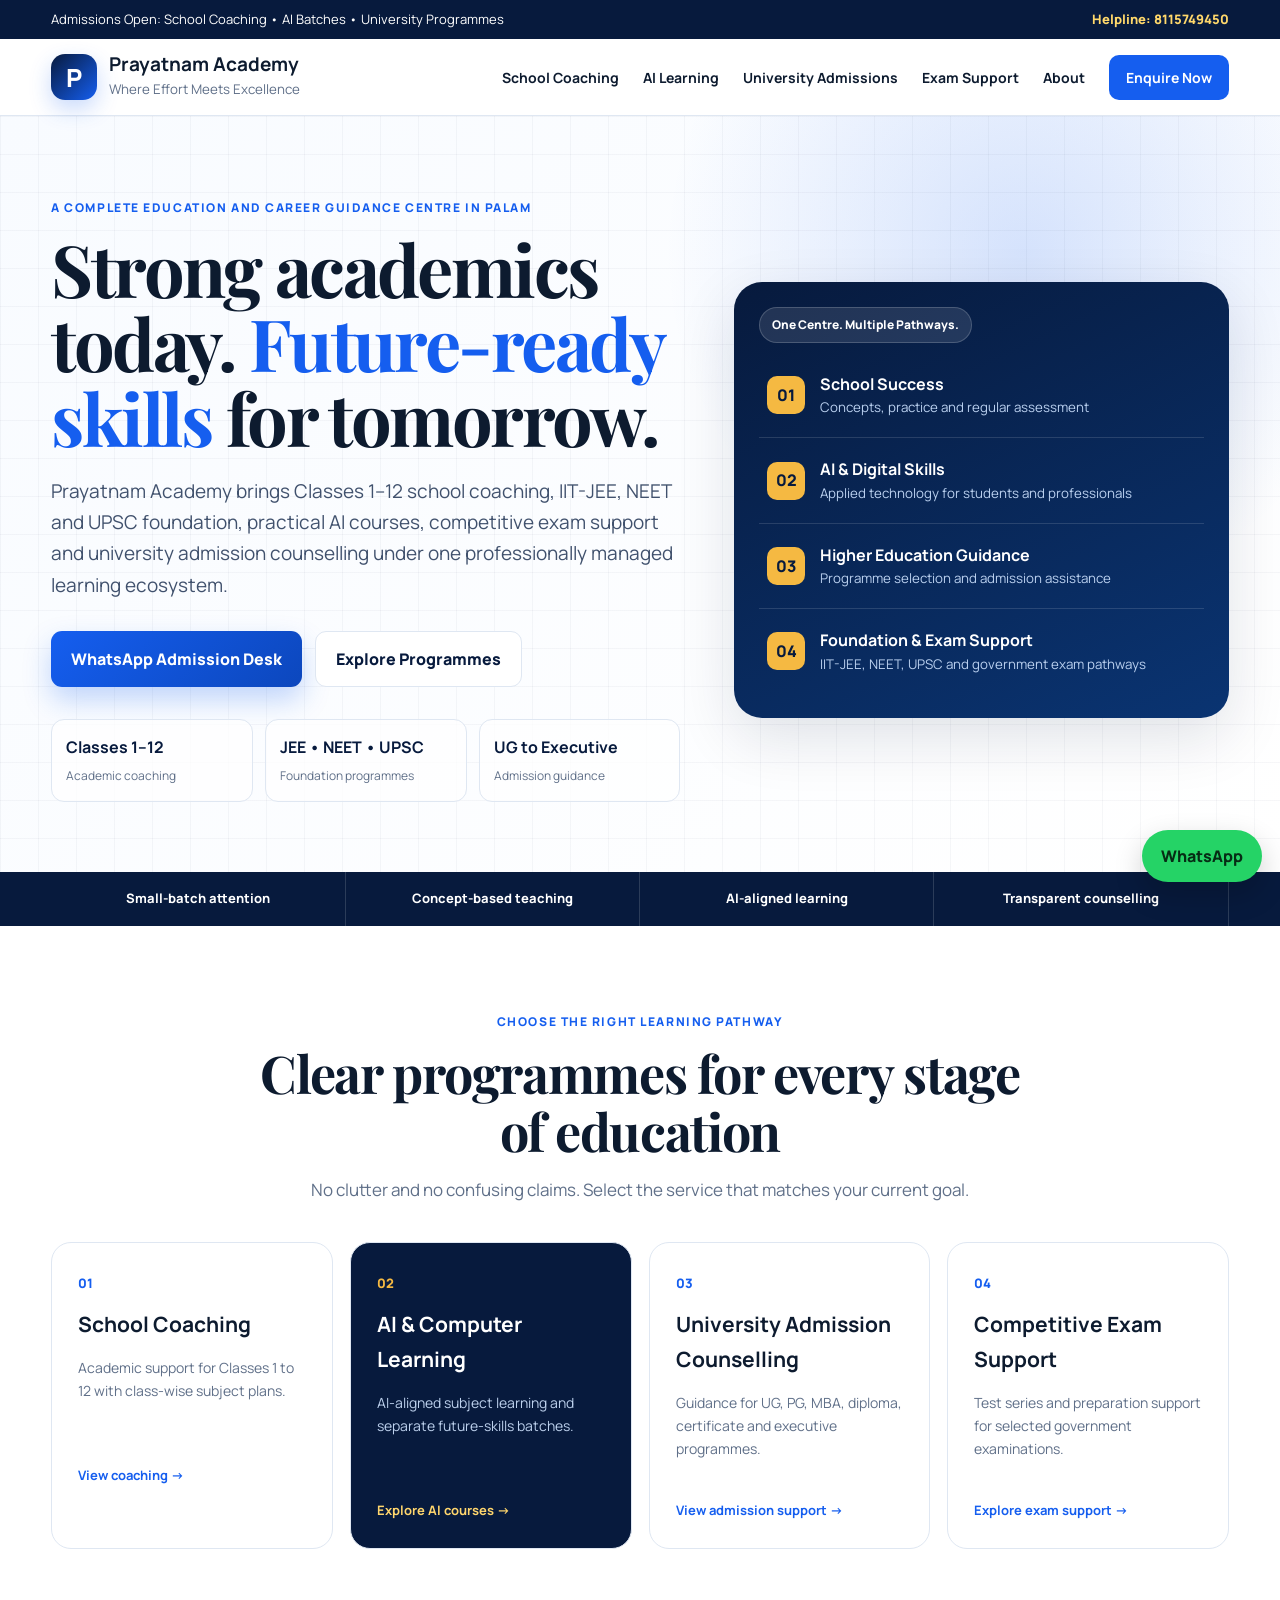
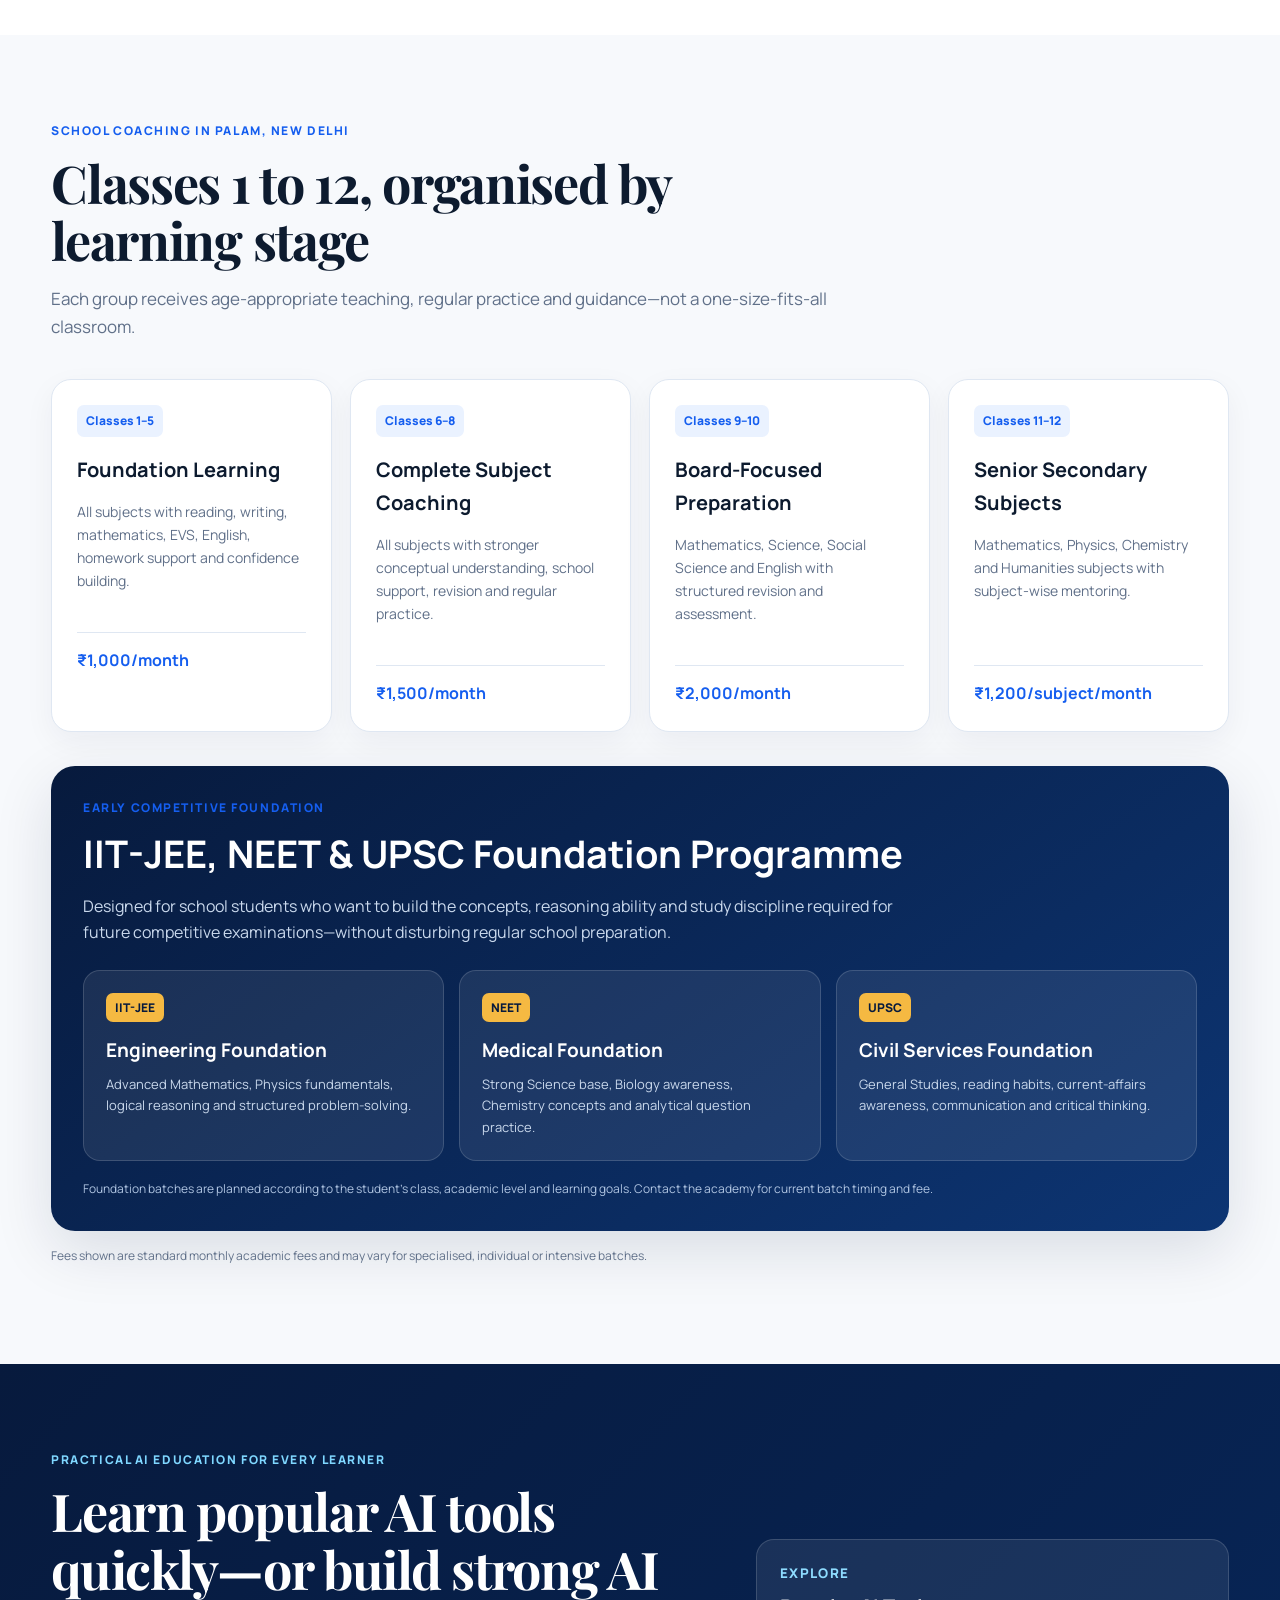
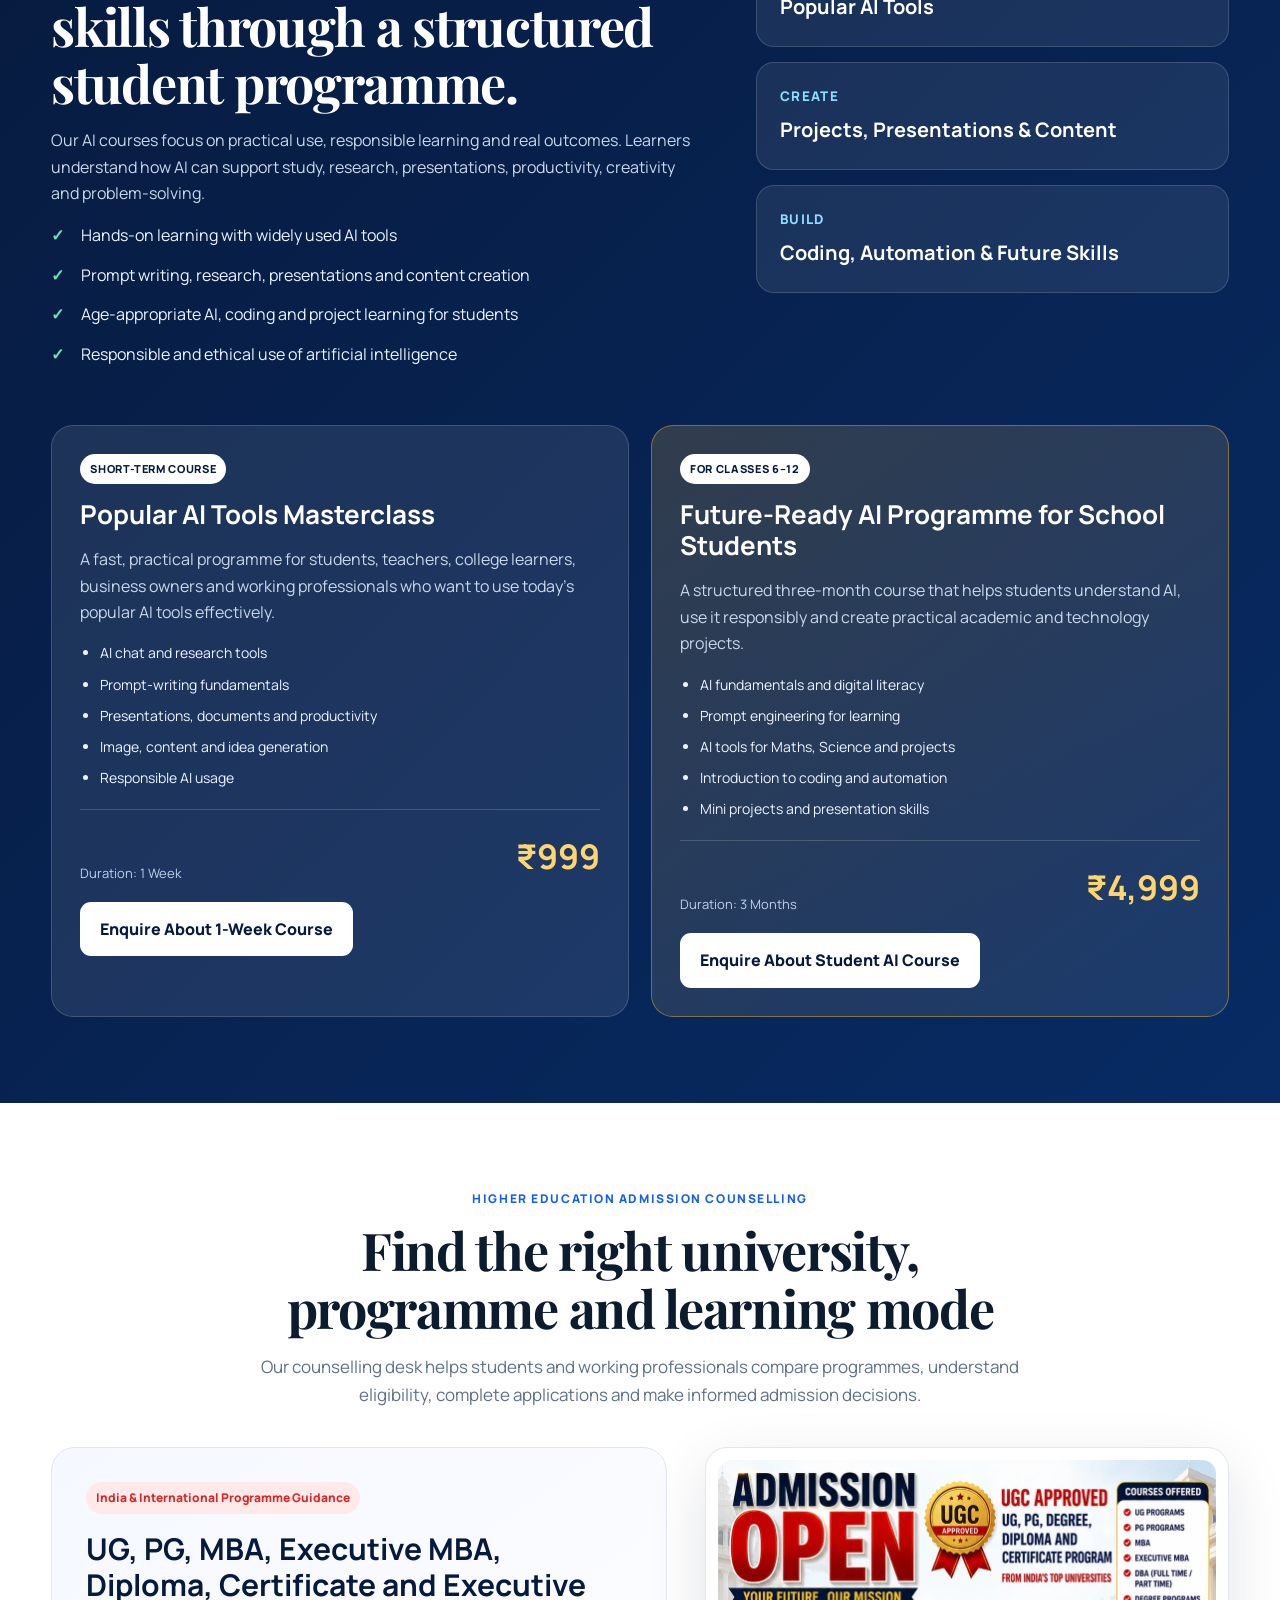
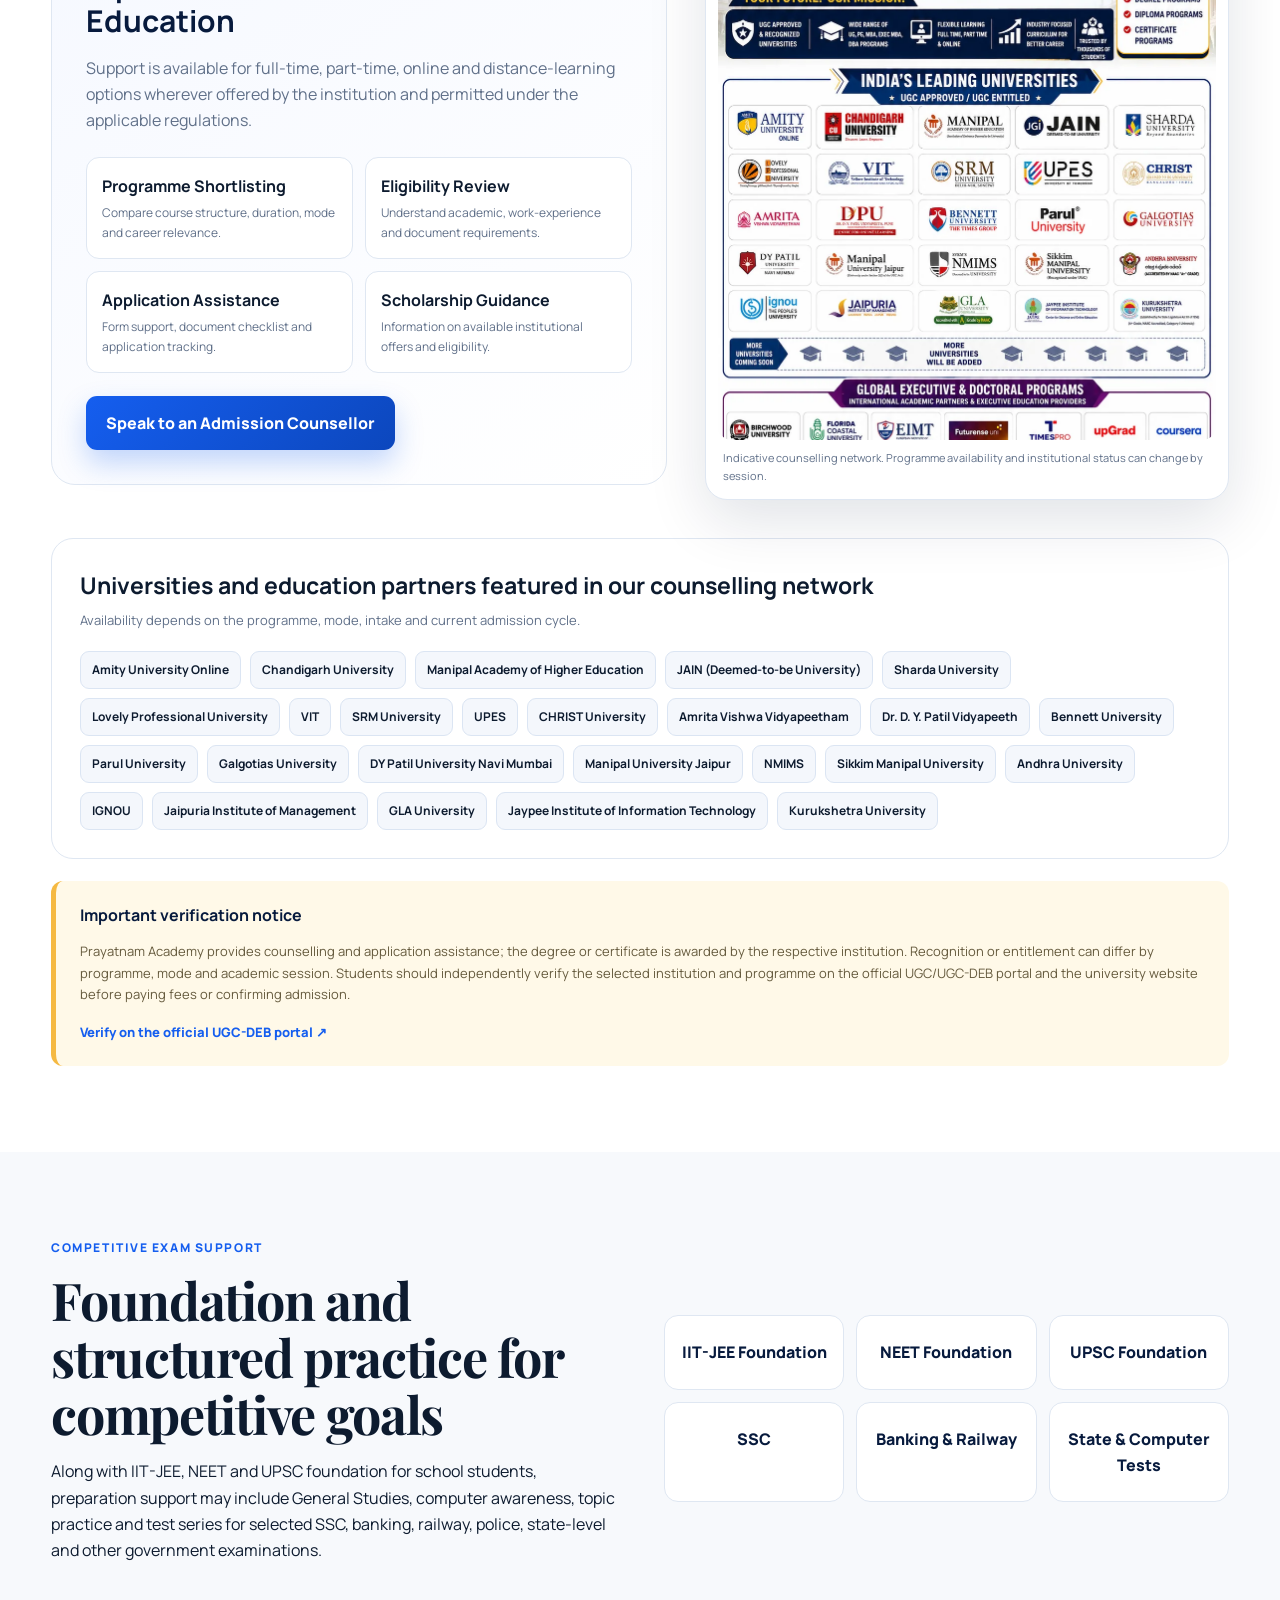
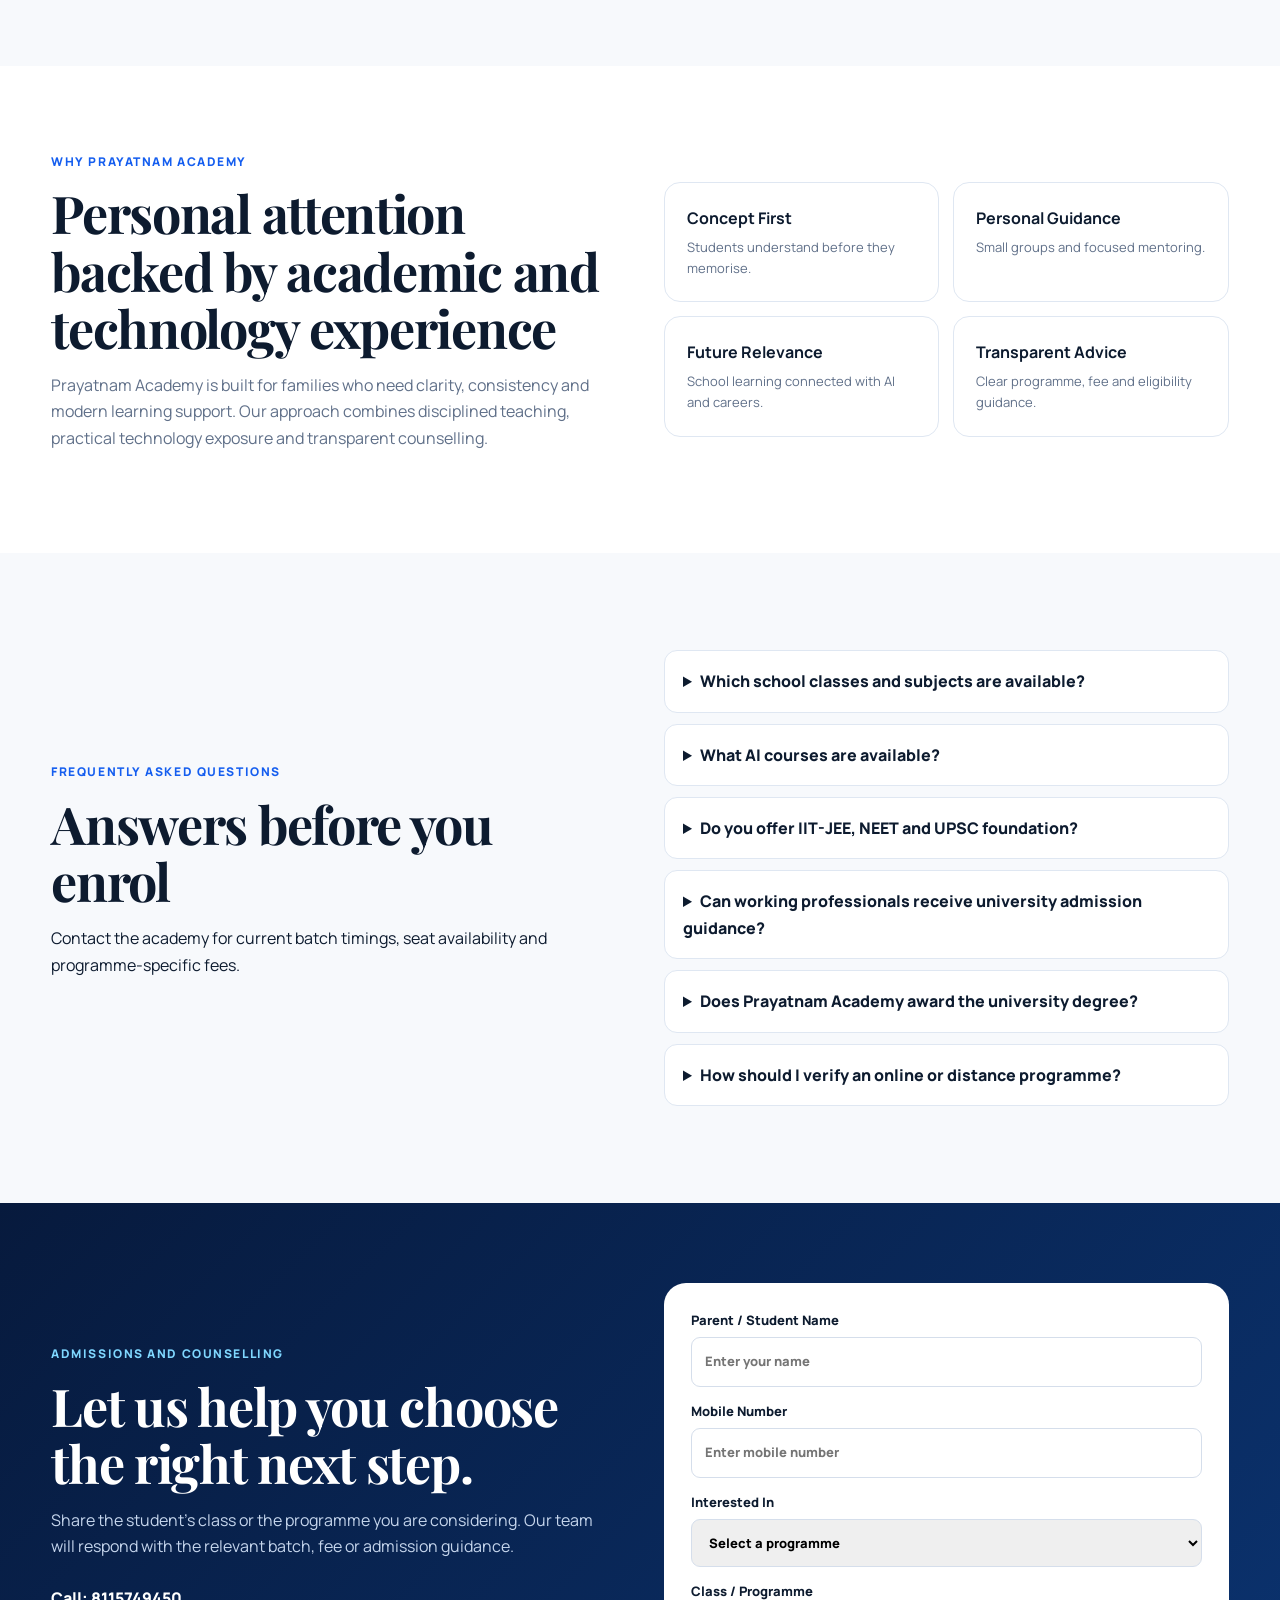
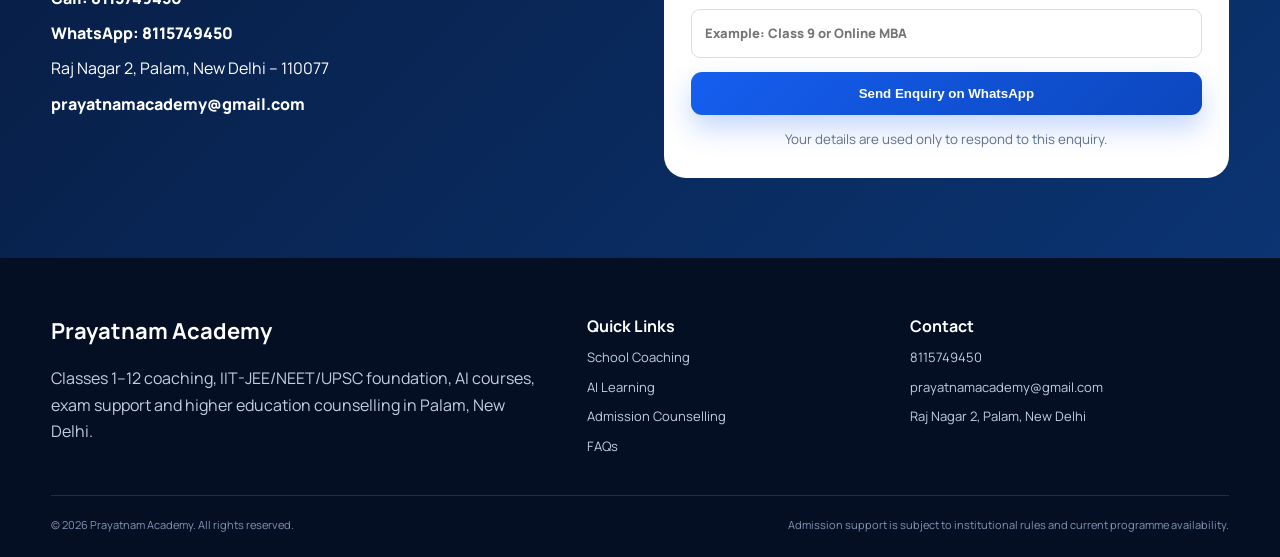
==== commit e3d94dd7: "Add files via upload" ====
--- a/index.html
+++ b/index.html
@@ -3,9 +3,9 @@
 <head>
   <meta charset="utf-8">
   <meta name="viewport" content="width=device-width, initial-scale=1">
-  <title>Prayatnam Academy Palam | Classes 1–12, AI Courses & University Admission Counselling</title>
-  <meta name="description" content="Prayatnam Academy in Palam, New Delhi offers coaching for Classes 1–12, AI and computer courses, competitive exam support, and university admission counselling for UG, PG, MBA, diploma, certificate and executive programmes.">
-  <meta name="keywords" content="Prayatnam Academy Palam, coaching classes in Palam, tuition classes Raj Nagar 2, Class 1 to 12 coaching Palam, AI classes for students Delhi, university admission counsellor Delhi, online degree admission guidance, MBA admission counselling Palam">
+  <title>Prayatnam Academy Palam | Classes 1–12, IIT-JEE, NEET, UPSC Foundation & AI Courses</title>
+  <meta name="description" content="Prayatnam Academy in Palam, New Delhi offers Classes 1–12 coaching, IIT-JEE, NEET and UPSC foundation programmes, short-term AI tools courses, 3-month AI courses for Classes 6–12, competitive exam support and university admission counselling.">
+  <meta name="keywords" content="Prayatnam Academy Palam, coaching classes in Palam, IIT JEE foundation Palam, NEET foundation classes Palam, UPSC foundation for school students, AI tools course Delhi, AI course for Classes 6 to 12, tuition classes Raj Nagar 2, university admission counsellor Delhi">
   <meta name="author" content="Prayatnam Academy">
   <meta name="robots" content="index,follow,max-image-preview:large,max-snippet:-1,max-video-preview:-1">
   <meta name="theme-color" content="#071a3d">
@@ -32,10 +32,10 @@
         "@id":"https://prayatnam247.com/#academy",
         "name":"Prayatnam Academy",
         "url":"https://prayatnam247.com/",
-        "telephone":"+91-8006973400",
+        "telephone":"+91-8115749450",
         "email":"prayatnamacademy@gmail.com",
         "slogan":"Where Effort Meets Excellence",
-        "description":"School coaching for Classes 1 to 12, AI and computer education, competitive exam support, and university admission counselling in Palam, New Delhi.",
+        "description":"School coaching for Classes 1 to 12, IIT-JEE, NEET and UPSC foundation, AI and computer education, competitive exam support, and university admission counselling in Palam, New Delhi.",
         "address":{
           "@type":"PostalAddress",
           "streetAddress":"Sir Chhotu Ram Marg, Near Kennedy Public School, H Block, Raj Nagar 2",
@@ -58,7 +58,8 @@
         "@type":"FAQPage",
         "mainEntity":[
           {"@type":"Question","name":"Which classes are taught at Prayatnam Academy?","acceptedAnswer":{"@type":"Answer","text":"Prayatnam Academy provides all-subject coaching for Classes 1 to 8, Maths, Science, English and Social Science for Classes 9 and 10, and Mathematics, Science and Humanities subjects for Classes 11 and 12."}},
-          {"@type":"Question","name":"Does Prayatnam Academy offer AI classes for school students?","acceptedAnswer":{"@type":"Answer","text":"Yes. AI concepts are aligned with regular subjects, and separate AI and computer batches are available for students from Classes 6 to 12."}},
+          {"@type":"Question","name":"Does Prayatnam Academy offer AI classes for school students?","acceptedAnswer":{"@type":"Answer","text":"Yes. A structured 3-month AI programme is available for Classes 6 to 12 at a fee of ₹4,999. Short-term 1-week courses covering popular AI tools are also available for students, teachers, college learners and working professionals at ₹999."}},
+          {"@type":"Question","name":"Do you provide IIT-JEE, NEET and UPSC foundation coaching?","acceptedAnswer":{"@type":"Answer","text":"Yes. Foundation batches for IIT-JEE, NEET and UPSC are available for school students, with emphasis on Mathematics, Science, logical reasoning, general studies, analytical thinking and exam-oriented practice."}},
           {"@type":"Question","name":"Do you provide university admission counselling?","acceptedAnswer":{"@type":"Answer","text":"Yes. The academy provides counselling and application support for UG, PG, MBA, Executive MBA, diploma, certificate and selected doctoral or executive programmes, subject to the university's current eligibility, recognition and admission rules."}},
           {"@type":"Question","name":"How can students verify an online or distance programme?","acceptedAnswer":{"@type":"Answer","text":"Students should verify the university and the specific programme for the relevant academic session on the official UGC or UGC-DEB portal before completing admission."}}
         ]
@@ -73,7 +74,7 @@
   <div class="announcement">
     <div class="container announcement-inner">
       <span>Admissions Open: School Coaching • AI Batches • University Programmes</span>
-      <a href="tel:+918006973400">Helpline: 8006973400</a>
+      <a href="tel:+918115749450">Helpline: 8115749450</a>
     </div>
   </div>
 
@@ -101,14 +102,14 @@
         <div class="hero-copy">
           <div class="eyebrow">A complete education and career guidance centre in Palam</div>
           <h1>Strong academics today. <span>Future-ready skills</span> for tomorrow.</h1>
-          <p>Prayatnam Academy brings school coaching, AI-enabled learning, competitive exam support and university admission counselling under one professionally managed learning ecosystem.</p>
+          <p>Prayatnam Academy brings Classes 1–12 school coaching, IIT-JEE, NEET and UPSC foundation, practical AI courses, competitive exam support and university admission counselling under one professionally managed learning ecosystem.</p>
           <div class="hero-actions">
-            <a class="btn btn-primary" href="https://wa.me/918006973400?text=Hello%20Prayatnam%20Academy%2C%20I%20need%20admission%20guidance." target="_blank" rel="noopener">WhatsApp Admission Desk</a>
+            <a class="btn btn-primary" href="https://wa.me/918115749450?text=Hello%20Prayatnam%20Academy%2C%20I%20need%20admission%20guidance." target="_blank" rel="noopener">WhatsApp Admission Desk</a>
             <a class="btn btn-secondary" href="#pathways">Explore Programmes</a>
           </div>
           <div class="trust-row">
             <div><strong>Classes 1–12</strong><span>Academic coaching</span></div>
-            <div><strong>Class 6–12</strong><span>Dedicated AI batches</span></div>
+            <div><strong>JEE • NEET • UPSC</strong><span>Foundation programmes</span></div>
             <div><strong>UG to Executive</strong><span>Admission guidance</span></div>
           </div>
         </div>
@@ -117,7 +118,7 @@
           <article><span>01</span><div><strong>School Success</strong><small>Concepts, practice and regular assessment</small></div></article>
           <article><span>02</span><div><strong>AI & Digital Skills</strong><small>Applied technology for students and professionals</small></div></article>
           <article><span>03</span><div><strong>Higher Education Guidance</strong><small>Programme selection and admission assistance</small></div></article>
-          <article><span>04</span><div><strong>Competitive Exam Support</strong><small>Test practice and structured preparation</small></div></article>
+          <article><span>04</span><div><strong>Foundation & Exam Support</strong><small>IIT-JEE, NEET, UPSC and government exam pathways</small></div></article>
         </div>
       </div>
     </section>
@@ -157,28 +158,76 @@
           <article><div class="class-tag">Classes 9–10</div><h3>Board-Focused Preparation</h3><p>Mathematics, Science, Social Science and English with structured revision and assessment.</p><strong>₹2,000/month</strong></article>
           <article><div class="class-tag">Classes 11–12</div><h3>Senior Secondary Subjects</h3><p>Mathematics, Physics, Chemistry and Humanities subjects with subject-wise mentoring.</p><strong>₹1,200/subject/month</strong></article>
         </div>
+
+        <div class="foundation-programme">
+          <div class="foundation-intro">
+            <div class="eyebrow">Early competitive foundation</div>
+            <h3>IIT-JEE, NEET & UPSC Foundation Programme</h3>
+            <p>Designed for school students who want to build the concepts, reasoning ability and study discipline required for future competitive examinations—without disturbing regular school preparation.</p>
+          </div>
+          <div class="foundation-cards">
+            <article><span>IIT-JEE</span><h4>Engineering Foundation</h4><p>Advanced Mathematics, Physics fundamentals, logical reasoning and structured problem-solving.</p></article>
+            <article><span>NEET</span><h4>Medical Foundation</h4><p>Strong Science base, Biology awareness, Chemistry concepts and analytical question practice.</p></article>
+            <article><span>UPSC</span><h4>Civil Services Foundation</h4><p>General Studies, reading habits, current-affairs awareness, communication and critical thinking.</p></article>
+          </div>
+          <p class="foundation-note">Foundation batches are planned according to the student's class, academic level and learning goals. Contact the academy for current batch timing and fee.</p>
+        </div>
+
         <p class="fee-note">Fees shown are standard monthly academic fees and may vary for specialised, individual or intensive batches.</p>
       </div>
     </section>
 
     <section class="section ai-section" id="ai">
-      <div class="container ai-grid">
-        <div>
-          <div class="eyebrow light">AI integrated with regular education</div>
-          <h2>Students learn the subject—and understand where it is used in AI.</h2>
-          <p>We connect school knowledge with modern technology. Students discover how mathematics supports data and algorithms, how science connects with robotics and intelligent systems, and how language skills improve research, communication and responsible AI use.</p>
-          <ul class="check-list">
-            <li>AI-assisted concept explanation and revision</li>
-            <li>Real-world links between school subjects and technology</li>
-            <li>Responsible use of AI for projects, research and learning</li>
-            <li>Separate AI and computer batches for Classes 6 to 12</li>
-          </ul>
-          <a class="btn btn-light" href="https://wa.me/918006973400?text=Hello%2C%20I%20want%20details%20about%20AI%20classes%20for%20students." target="_blank" rel="noopener">Ask About AI Batches</a>
-        </div>
-        <div class="ai-stack">
-          <div><small>Foundation</small><strong>AI Tools & Digital Literacy</strong></div>
-          <div><small>Applied Learning</small><strong>Python, Data & Automation</strong></div>
-          <div><small>Advanced Pathway</small><strong>Machine Learning, GenAI & Agents</strong></div>
+      <div class="container">
+        <div class="ai-grid">
+          <div>
+            <div class="eyebrow light">Practical AI education for every learner</div>
+            <h2>Learn popular AI tools quickly—or build strong AI skills through a structured student programme.</h2>
+            <p>Our AI courses focus on practical use, responsible learning and real outcomes. Learners understand how AI can support study, research, presentations, productivity, creativity and problem-solving.</p>
+            <ul class="check-list">
+              <li>Hands-on learning with widely used AI tools</li>
+              <li>Prompt writing, research, presentations and content creation</li>
+              <li>Age-appropriate AI, coding and project learning for students</li>
+              <li>Responsible and ethical use of artificial intelligence</li>
+            </ul>
+          </div>
+          <div class="ai-stack">
+            <div><small>Explore</small><strong>Popular AI Tools</strong></div>
+            <div><small>Create</small><strong>Projects, Presentations & Content</strong></div>
+            <div><small>Build</small><strong>Coding, Automation & Future Skills</strong></div>
+          </div>
+        </div>
+
+        <div class="ai-course-grid">
+          <article class="ai-course-card quick-course">
+            <div class="course-badge">Short-Term Course</div>
+            <h3>Popular AI Tools Masterclass</h3>
+            <p>A fast, practical programme for students, teachers, college learners, business owners and working professionals who want to use today's popular AI tools effectively.</p>
+            <ul>
+              <li>AI chat and research tools</li>
+              <li>Prompt-writing fundamentals</li>
+              <li>Presentations, documents and productivity</li>
+              <li>Image, content and idea generation</li>
+              <li>Responsible AI usage</li>
+            </ul>
+            <div class="course-price"><span>Duration: 1 Week</span><strong>₹999</strong></div>
+            <a class="btn btn-light" href="https://wa.me/918115749450?text=Hello%20Prayatnam%20Academy%2C%20I%20want%20details%20about%20the%201-week%20Popular%20AI%20Tools%20course%20priced%20at%20Rs.%20999." target="_blank" rel="noopener">Enquire About 1-Week Course</a>
+          </article>
+
+          <article class="ai-course-card student-course">
+            <div class="course-badge">For Classes 6–12</div>
+            <h3>Future-Ready AI Programme for School Students</h3>
+            <p>A structured three-month course that helps students understand AI, use it responsibly and create practical academic and technology projects.</p>
+            <ul>
+              <li>AI fundamentals and digital literacy</li>
+              <li>Prompt engineering for learning</li>
+              <li>AI tools for Maths, Science and projects</li>
+              <li>Introduction to coding and automation</li>
+              <li>Mini projects and presentation skills</li>
+            </ul>
+            <div class="course-price"><span>Duration: 3 Months</span><strong>₹4,999</strong></div>
+            <a class="btn btn-light" href="https://wa.me/918115749450?text=Hello%20Prayatnam%20Academy%2C%20I%20want%20details%20about%20the%203-month%20AI%20course%20for%20Classes%206%20to%2012%20priced%20at%20Rs.%204999." target="_blank" rel="noopener">Enquire About Student AI Course</a>
+          </article>
         </div>
       </div>
     </section>
@@ -202,7 +251,7 @@
               <div><b>Application Assistance</b><span>Form support, document checklist and application tracking.</span></div>
               <div><b>Scholarship Guidance</b><span>Information on available institutional offers and eligibility.</span></div>
             </div>
-            <a class="btn btn-primary" href="https://wa.me/918006973400?text=Hello%20Prayatnam%20Academy%2C%20I%20need%20university%20admission%20counselling." target="_blank" rel="noopener">Speak to an Admission Counsellor</a>
+            <a class="btn btn-primary" href="https://wa.me/918115749450?text=Hello%20Prayatnam%20Academy%2C%20I%20need%20university%20admission%20counselling." target="_blank" rel="noopener">Speak to an Admission Counsellor</a>
           </div>
           <figure class="poster-wrap">
             <img src="assets/university-admission-network.webp" width="1000" height="1480" loading="lazy" alt="University admission counselling programmes and institutions supported by Prayatnam Academy">
@@ -229,10 +278,10 @@
       <div class="container exam-grid">
         <div>
           <div class="eyebrow">Competitive exam support</div>
-          <h2>Structured practice for government exam aspirants</h2>
-          <p>Preparation support may include general studies, computer awareness, topic practice and test series for selected SSC, banking, railway, police, state-level and other government examinations.</p>
-        </div>
-        <div class="exam-cards"><span>SSC</span><span>Banking</span><span>Railway</span><span>Police</span><span>State Exams</span><span>Computer Tests</span></div>
+          <h2>Foundation and structured practice for competitive goals</h2>
+          <p>Along with IIT-JEE, NEET and UPSC foundation for school students, preparation support may include General Studies, computer awareness, topic practice and test series for selected SSC, banking, railway, police, state-level and other government examinations.</p>
+        </div>
+        <div class="exam-cards"><span>IIT-JEE Foundation</span><span>NEET Foundation</span><span>UPSC Foundation</span><span>SSC</span><span>Banking & Railway</span><span>State & Computer Tests</span></div>
       </div>
     </section>
 
@@ -248,7 +297,8 @@
         <div><div class="eyebrow">Frequently asked questions</div><h2>Answers before you enrol</h2><p>Contact the academy for current batch timings, seat availability and programme-specific fees.</p></div>
         <div class="accordions">
           <details><summary>Which school classes and subjects are available?</summary><p>All-subject coaching is available for Classes 1–8. For Classes 9–10, the main subjects are Mathematics, Science, English and Social Science. For Classes 11–12, Mathematics, Physics, Chemistry and selected Humanities subjects are available.</p></details>
-          <details><summary>Are AI classes included in regular coaching?</summary><p>AI is used to create connections with regular subjects and improve learning. Separate structured AI and computer batches are also available for Classes 6–12.</p></details>
+          <details><summary>What AI courses are available?</summary><p>A 1-week Popular AI Tools Masterclass is available at ₹999. A structured 3-month AI programme for Classes 6–12 is available at ₹4,999. AI concepts may also be connected with regular subjects during academic learning.</p></details>
+          <details><summary>Do you offer IIT-JEE, NEET and UPSC foundation?</summary><p>Yes. Foundation support is available for school students and focuses on core concepts, logical reasoning, analytical thinking, General Studies awareness and disciplined exam preparation.</p></details>
           <details><summary>Can working professionals receive university admission guidance?</summary><p>Yes. Counselling is available for suitable UG, PG, MBA, Executive MBA, diploma, certificate and executive programmes, subject to eligibility and current institutional availability.</p></details>
           <details><summary>Does Prayatnam Academy award the university degree?</summary><p>No. Prayatnam Academy is a counselling and admission-support centre. The respective university or awarding institution delivers the programme and awards the qualification.</p></details>
           <details><summary>How should I verify an online or distance programme?</summary><p>Check the specific university, programme, mode and academic session on the official UGC/UGC-DEB portal and the institution's official website before admission.</p></details>
@@ -258,11 +308,11 @@
 
     <section class="contact-section" id="contact">
       <div class="container contact-grid">
-        <div class="contact-copy"><div class="eyebrow light">Admissions and counselling</div><h2>Let us help you choose the right next step.</h2><p>Share the student's class or the programme you are considering. Our team will respond with the relevant batch, fee or admission guidance.</p><div class="contact-details"><a href="tel:+918006973400">Call: 8006973400</a><a href="https://wa.me/918006973400" target="_blank" rel="noopener">WhatsApp: 8006973400</a><span>Raj Nagar 2, Palam, New Delhi – 110077</span><a href="mailto:prayatnamacademy@gmail.com">prayatnamacademy@gmail.com</a></div></div>
+        <div class="contact-copy"><div class="eyebrow light">Admissions and counselling</div><h2>Let us help you choose the right next step.</h2><p>Share the student's class or the programme you are considering. Our team will respond with the relevant batch, fee or admission guidance.</p><div class="contact-details"><a href="tel:+918115749450">Call: 8115749450</a><a href="https://wa.me/918115749450" target="_blank" rel="noopener">WhatsApp: 8115749450</a><span>Raj Nagar 2, Palam, New Delhi – 110077</span><a href="mailto:prayatnamacademy@gmail.com">prayatnamacademy@gmail.com</a></div></div>
         <form class="inquiry-form" id="inquiryForm">
           <label>Parent / Student Name<input id="name" name="name" required autocomplete="name" placeholder="Enter your name"></label>
           <label>Mobile Number<input id="phone" name="phone" required inputmode="tel" autocomplete="tel" placeholder="Enter mobile number"></label>
-          <label>Interested In<select id="interest" name="interest" required><option value="">Select a programme</option><option>School Coaching</option><option>AI / Computer Classes</option><option>University Admission Counselling</option><option>Competitive Exam Support</option></select></label>
+          <label>Interested In<select id="interest" name="interest" required><option value="">Select a programme</option><option>School Coaching</option><option>1-Week AI Tools Course – ₹999</option><option>3-Month AI Course for Classes 6–12 – ₹4,999</option><option>IIT-JEE / NEET / UPSC Foundation</option><option>University Admission Counselling</option><option>Competitive Exam Support</option></select></label>
           <label>Class / Programme<input id="programme" name="programme" placeholder="Example: Class 9 or Online MBA"></label>
           <button class="btn btn-primary" type="submit">Send Enquiry on WhatsApp</button>
           <small>Your details are used only to respond to this enquiry.</small>
@@ -271,10 +321,10 @@
     </section>
   </main>
 
-  <a class="floating-wa" href="https://wa.me/918006973400?text=Hello%20Prayatnam%20Academy%2C%20I%20need%20admission%20details." target="_blank" rel="noopener" aria-label="Chat on WhatsApp">WhatsApp</a>
+  <a class="floating-wa" href="https://wa.me/918115749450?text=Hello%20Prayatnam%20Academy%2C%20I%20need%20admission%20details." target="_blank" rel="noopener" aria-label="Chat on WhatsApp">WhatsApp</a>
 
   <footer>
-    <div class="container footer-grid"><div><strong>Prayatnam Academy</strong><p>School coaching, AI learning, exam support and higher education counselling in Palam, New Delhi.</p></div><div><b>Quick Links</b><a href="#school">School Coaching</a><a href="#ai">AI Learning</a><a href="#admissions">Admission Counselling</a><a href="#faq">FAQs</a></div><div><b>Contact</b><a href="tel:+918006973400">8006973400</a><a href="mailto:prayatnamacademy@gmail.com">prayatnamacademy@gmail.com</a><span>Raj Nagar 2, Palam, New Delhi</span></div></div>
+    <div class="container footer-grid"><div><strong>Prayatnam Academy</strong><p>Classes 1–12 coaching, IIT-JEE/NEET/UPSC foundation, AI courses, exam support and higher education counselling in Palam, New Delhi.</p></div><div><b>Quick Links</b><a href="#school">School Coaching</a><a href="#ai">AI Learning</a><a href="#admissions">Admission Counselling</a><a href="#faq">FAQs</a></div><div><b>Contact</b><a href="tel:+918115749450">8115749450</a><a href="mailto:prayatnamacademy@gmail.com">prayatnamacademy@gmail.com</a><span>Raj Nagar 2, Palam, New Delhi</span></div></div>
     <div class="container footer-bottom"><span>© 2026 Prayatnam Academy. All rights reserved.</span><span>Admission support is subject to institutional rules and current programme availability.</span></div>
   </footer>
   <script src="script.js"></script>
--- a/styles.css
+++ b/styles.css
@@ -1,4 +1,11 @@
 :root{--navy:#071a3d;--navy2:#0c2856;--blue:#155eef;--sky:#eaf2ff;--gold:#f5b942;--red:#d52828;--ink:#0d1b2f;--muted:#607089;--line:#dfe7f2;--white:#fff;--soft:#f7f9fc;--green:#0e9f6e;--shadow:0 20px 60px rgba(7,26,61,.12)}
 *{box-sizing:border-box}html{scroll-behavior:smooth}body{margin:0;font-family:Manrope,Arial,sans-serif;color:var(--ink);background:#fff;line-height:1.65}a{color:inherit;text-decoration:none}img{max-width:100%;display:block}.container{width:min(1180px,92%);margin:auto}.skip-link{position:absolute;left:-9999px}.skip-link:focus{left:20px;top:20px;background:#fff;padding:12px;z-index:999}.announcement{background:var(--navy);color:#fff;font-size:13px}.announcement-inner{display:flex;justify-content:space-between;gap:20px;padding:9px 0}.announcement a{color:#ffd86b;font-weight:800}.site-header{position:sticky;top:0;z-index:100;background:rgba(255,255,255,.94);backdrop-filter:blur(14px);border-bottom:1px solid var(--line)}.nav-wrap{display:flex;align-items:center;justify-content:space-between;min-height:76px}.brand{display:flex;align-items:center;gap:12px}.brand-mark{width:46px;height:46px;border-radius:14px;background:linear-gradient(135deg,var(--navy),var(--blue));color:#fff;display:grid;place-items:center;font-size:25px;font-weight:900;box-shadow:0 9px 22px rgba(21,94,239,.23)}.brand strong{display:block;font-size:19px;line-height:1.1}.brand small{color:var(--muted)}.main-nav{display:flex;align-items:center;gap:24px;font-size:14px;font-weight:700}.main-nav a:hover{color:var(--blue)}.nav-action{background:var(--blue);color:#fff!important;padding:11px 17px;border-radius:10px}.menu-btn{display:none;border:0;background:none;font-size:26px}.hero{position:relative;overflow:hidden;background:radial-gradient(circle at 80% 18%,rgba(21,94,239,.17),transparent 30%),linear-gradient(135deg,#f8fbff,#fff);padding:82px 0 70px}.hero:before{content:"";position:absolute;inset:0;background-image:linear-gradient(rgba(7,26,61,.035) 1px,transparent 1px),linear-gradient(90deg,rgba(7,26,61,.035) 1px,transparent 1px);background-size:38px 38px}.hero-grid{position:relative;display:grid;grid-template-columns:1.12fr .88fr;gap:54px;align-items:center}.eyebrow{text-transform:uppercase;letter-spacing:.13em;font-size:12px;font-weight:900;color:var(--blue);margin-bottom:13px}.eyebrow.light{color:#7fd7ff}.hero h1,.section h2,.contact-section h2{font-family:"Playfair Display",Georgia,serif}.hero h1{font-size:clamp(43px,6vw,72px);line-height:1.03;letter-spacing:-.035em;margin:0 0 22px}.hero h1 span{color:var(--blue)}.hero-copy>p{font-size:19px;color:#40516d;max-width:720px}.hero-actions{display:flex;flex-wrap:wrap;gap:13px;margin:30px 0}.btn{display:inline-flex;align-items:center;justify-content:center;border:0;border-radius:11px;padding:14px 20px;font-weight:850;cursor:pointer;transition:.22s}.btn:hover{transform:translateY(-2px)}.btn-primary{background:linear-gradient(135deg,var(--blue),#0c47bd);color:#fff;box-shadow:0 13px 28px rgba(21,94,239,.25)}.btn-secondary{background:#fff;border:1px solid var(--line);color:var(--navy)}.btn-light{background:#fff;color:var(--navy);margin-top:18px}.trust-row{display:grid;grid-template-columns:repeat(3,1fr);gap:12px;margin-top:32px}.trust-row div{padding:14px;border:1px solid var(--line);border-radius:13px;background:rgba(255,255,255,.75)}.trust-row strong{display:block;color:var(--navy);font-size:16px}.trust-row span{font-size:12px;color:var(--muted)}.hero-panel{background:linear-gradient(155deg,var(--navy),#0a3472);padding:25px;border-radius:28px;color:#fff;box-shadow:var(--shadow);position:relative}.panel-badge{display:inline-block;background:rgba(255,255,255,.11);border:1px solid rgba(255,255,255,.18);padding:7px 12px;border-radius:99px;font-size:12px;font-weight:800;margin-bottom:10px}.hero-panel article{display:flex;gap:15px;align-items:center;padding:18px 8px;border-bottom:1px solid rgba(255,255,255,.13)}.hero-panel article:last-child{border-bottom:0}.hero-panel article>span{width:38px;height:38px;border-radius:10px;background:var(--gold);color:var(--navy);display:grid;place-items:center;font-weight:900}.hero-panel strong,.hero-panel small{display:block}.hero-panel small{color:#bad0ef}.quick-bar{background:var(--navy);color:#fff}.quick-grid{display:grid;grid-template-columns:repeat(4,1fr)}.quick-grid span{text-align:center;padding:16px;border-right:1px solid rgba(255,255,255,.15);font-size:13px;font-weight:750}.section{padding:86px 0}.section-soft{background:var(--soft)}.section-heading{max-width:800px;margin-bottom:38px}.section-heading.centered{text-align:center;margin-left:auto;margin-right:auto}.section h2,.contact-section h2{font-size:clamp(33px,4.4vw,52px);line-height:1.1;margin:0 0 15px;letter-spacing:-.025em}.section-heading p{color:var(--muted);font-size:17px}.pathway-grid{display:grid;grid-template-columns:repeat(4,1fr);gap:17px}.pathway-card{padding:26px;border:1px solid var(--line);border-radius:20px;background:#fff;transition:.25s}.pathway-card:hover{transform:translateY(-7px);box-shadow:var(--shadow);border-color:#b8caf0}.pathway-card.featured{background:var(--navy);color:#fff}.pathway-card>span{font-size:13px;font-weight:900;color:var(--blue)}.pathway-card.featured>span{color:var(--gold)}.pathway-card h3{font-size:21px;margin:12px 0}.pathway-card p{font-size:14px;color:var(--muted);min-height:91px}.pathway-card.featured p{color:#bcd0ec}.pathway-card b{font-size:13px;color:var(--blue)}.pathway-card.featured b{color:#ffd66d}.class-grid{display:grid;grid-template-columns:repeat(4,1fr);gap:18px}.class-grid article{background:#fff;border:1px solid var(--line);border-radius:20px;padding:25px;box-shadow:0 10px 30px rgba(7,26,61,.05)}.class-tag{display:inline-block;background:var(--sky);color:var(--blue);font-size:12px;font-weight:900;border-radius:7px;padding:6px 9px}.class-grid h3{font-size:20px;margin:16px 0 9px}.class-grid p{font-size:14px;color:var(--muted);min-height:118px}.class-grid strong{display:block;color:var(--blue);border-top:1px solid var(--line);padding-top:14px}.fee-note{font-size:12px;color:var(--muted);margin-top:15px}.ai-section{background:linear-gradient(135deg,var(--navy),#072b64);color:#fff}.ai-grid{display:grid;grid-template-columns:1.15fr .85fr;gap:65px;align-items:center}.ai-section p{color:#c9d8ec}.check-list{list-style:none;padding:0}.check-list li{position:relative;padding-left:30px;margin:13px 0;color:#edf4ff}.check-list li:before{content:"✓";position:absolute;left:0;color:#70e2b6;font-weight:900}.ai-stack{display:grid;gap:15px}.ai-stack div{padding:23px;border-radius:18px;background:rgba(255,255,255,.08);border:1px solid rgba(255,255,255,.15)}.ai-stack small,.ai-stack strong{display:block}.ai-stack small{color:#8edcff;text-transform:uppercase;letter-spacing:.1em;font-weight:800}.ai-stack strong{font-size:20px;margin-top:5px}.admissions-section{background:#fff}.admission-hero{display:grid;grid-template-columns:1.08fr .92fr;gap:38px;align-items:start}.admission-copy{background:linear-gradient(145deg,#f5f8ff,#fff);border:1px solid var(--line);padding:34px;border-radius:24px}.admission-label{display:inline-block;background:#ffe9e9;color:var(--red);font-size:12px;font-weight:900;padding:6px 10px;border-radius:99px}.admission-copy h3{font-size:30px;line-height:1.2;margin:17px 0 10px;color:var(--navy)}.admission-copy>p{color:var(--muted)}.admission-services{display:grid;grid-template-columns:1fr 1fr;gap:12px;margin:23px 0}.admission-services div{background:#fff;border:1px solid var(--line);padding:15px;border-radius:13px}.admission-services b,.admission-services span{display:block}.admission-services span{font-size:12px;color:var(--muted);margin-top:4px}.poster-wrap{margin:0;background:#fff;border:1px solid var(--line);border-radius:22px;padding:12px;box-shadow:var(--shadow)}.poster-wrap img{border-radius:14px;width:100%;height:580px;object-fit:cover;object-position:top}.poster-wrap figcaption{font-size:11px;color:var(--muted);padding:9px 5px 2px}.university-list-wrap{margin-top:38px;border:1px solid var(--line);padding:28px;border-radius:22px}.list-title h3{margin:0;font-size:23px}.list-title p{margin:5px 0 20px;color:var(--muted);font-size:13px}.university-chips{display:flex;flex-wrap:wrap;gap:9px}.university-chips span{background:#f4f7fc;border:1px solid #dbe5f3;padding:8px 11px;border-radius:9px;font-size:12px;font-weight:700}.compliance-note{margin-top:22px;padding:21px 24px;border-left:5px solid var(--gold);background:#fff9e8;border-radius:12px}.compliance-note strong{color:var(--navy)}.compliance-note p{font-size:13px;color:#655a3d}.compliance-note a{color:var(--blue);font-size:13px;font-weight:900}.exam-grid,.about-grid,.faq-grid,.contact-grid{display:grid;grid-template-columns:1fr 1fr;gap:48px;align-items:center}.exam-cards{display:grid;grid-template-columns:repeat(3,1fr);gap:12px}.exam-cards span{padding:23px 12px;border-radius:14px;background:#fff;border:1px solid var(--line);text-align:center;font-weight:900;color:var(--navy)}.about-panel p{color:var(--muted)}.values-grid{display:grid;grid-template-columns:1fr 1fr;gap:14px}.values-grid div{padding:22px;border:1px solid var(--line);border-radius:16px}.values-grid strong,.values-grid span{display:block}.values-grid span{font-size:13px;color:var(--muted);margin-top:5px}.faq-section{background:var(--soft)}.accordions details{background:#fff;border:1px solid var(--line);border-radius:13px;padding:0 18px;margin:11px 0}.accordions summary{cursor:pointer;font-weight:800;padding:17px 0}.accordions p{font-size:14px;color:var(--muted);padding-bottom:15px}.contact-section{padding:80px 0;background:linear-gradient(135deg,var(--navy),#0b3472);color:#fff}.contact-copy p{color:#c5d5ec}.contact-details{display:grid;gap:9px;margin-top:25px}.contact-details a{color:#fff;font-weight:800}.inquiry-form{background:#fff;color:var(--ink);padding:27px;border-radius:22px;display:grid;gap:14px}.inquiry-form label{font-size:13px;font-weight:800}.inquiry-form input,.inquiry-form select{display:block;width:100%;margin-top:6px;padding:13px;border-radius:9px;border:1px solid #d5deeb;font:inherit}.inquiry-form small{color:var(--muted);text-align:center}.floating-wa{position:fixed;right:18px;bottom:18px;background:#25d366;color:#062c15;padding:13px 19px;border-radius:99px;font-weight:900;z-index:50;box-shadow:0 12px 30px rgba(0,0,0,.2)}footer{background:#050f24;color:#c1cee2;padding:55px 0 22px}.footer-grid{display:grid;grid-template-columns:1.4fr .8fr .9fr;gap:40px}.footer-grid strong{color:#fff;font-size:22px}.footer-grid b{color:#fff}.footer-grid a,.footer-grid span{display:block;margin-top:8px;font-size:13px}.footer-bottom{display:flex;justify-content:space-between;gap:20px;border-top:1px solid rgba(255,255,255,.13);padding-top:20px;margin-top:35px;font-size:11px;color:#8295b4}
 @media(max-width:980px){.main-nav{position:absolute;top:76px;left:0;right:0;background:#fff;border-bottom:1px solid var(--line);padding:20px 4%;display:none;flex-direction:column;align-items:flex-start}.main-nav.open{display:flex}.menu-btn{display:block}.hero-grid,.ai-grid,.admission-hero,.exam-grid,.about-grid,.faq-grid,.contact-grid{grid-template-columns:1fr}.pathway-grid,.class-grid{grid-template-columns:1fr 1fr}.poster-wrap img{height:650px}.hero{padding-top:60px}}
-@media(max-width:620px){.announcement-inner{display:block;text-align:center}.announcement-inner a{display:block}.hero h1{font-size:43px}.trust-row,.quick-grid,.pathway-grid,.class-grid,.admission-services,.exam-cards,.values-grid,.footer-grid{grid-template-columns:1fr}.quick-grid span{border-right:0;border-bottom:1px solid rgba(255,255,255,.13)}.section{padding:62px 0}.poster-wrap img{height:auto}.hero-actions .btn{width:100%}.footer-bottom{display:block}.footer-bottom span{display:block;margin-top:7px}.floating-wa{left:15px;right:15px;text-align:center}.university-list-wrap{padding:20px}.admission-copy{padding:23px}}+@media(max-width:620px){.announcement-inner{display:block;text-align:center}.announcement-inner a{display:block}.hero h1{font-size:43px}.trust-row,.quick-grid,.pathway-grid,.class-grid,.admission-services,.exam-cards,.values-grid,.footer-grid{grid-template-columns:1fr}.quick-grid span{border-right:0;border-bottom:1px solid rgba(255,255,255,.13)}.section{padding:62px 0}.poster-wrap img{height:auto}.hero-actions .btn{width:100%}.footer-bottom{display:block}.footer-bottom span{display:block;margin-top:7px}.floating-wa{left:15px;right:15px;text-align:center}.university-list-wrap{padding:20px}.admission-copy{padding:23px}}
+/* Foundation and AI course additions */
+.foundation-programme{margin-top:34px;background:linear-gradient(145deg,#071a3d,#0d3573);color:#fff;border-radius:24px;padding:32px;box-shadow:var(--shadow)}
+.foundation-intro{max-width:850px}.foundation-intro h3{font-size:clamp(26px,3vw,38px);line-height:1.2;margin:8px 0 10px}.foundation-intro p{color:#c9d8ec}
+.foundation-cards{display:grid;grid-template-columns:repeat(3,1fr);gap:15px;margin-top:24px}.foundation-cards article{background:rgba(255,255,255,.08);border:1px solid rgba(255,255,255,.15);border-radius:17px;padding:22px}.foundation-cards span{display:inline-block;color:#071a3d;background:#f5b942;padding:5px 9px;border-radius:7px;font-size:12px;font-weight:900}.foundation-cards h4{font-size:19px;margin:13px 0 7px}.foundation-cards p{font-size:13px;color:#c9d8ec;margin:0}.foundation-note{font-size:12px;color:#afc4e1;margin:18px 0 0}
+.ai-course-grid{display:grid;grid-template-columns:1fr 1fr;gap:22px;margin-top:42px}.ai-course-card{border-radius:22px;padding:28px;background:rgba(255,255,255,.09);border:1px solid rgba(255,255,255,.16)}.ai-course-card.student-course{background:linear-gradient(145deg,rgba(245,185,66,.18),rgba(255,255,255,.08));border-color:rgba(245,185,66,.42)}.course-badge{display:inline-block;background:#fff;color:var(--navy);padding:6px 10px;border-radius:99px;font-size:11px;font-weight:900;text-transform:uppercase;letter-spacing:.06em}.ai-course-card h3{font-size:26px;line-height:1.2;margin:15px 0 10px}.ai-course-card>p{color:#c9d8ec}.ai-course-card ul{padding-left:20px;color:#edf4ff}.ai-course-card li{margin:8px 0;font-size:14px}.course-price{display:flex;align-items:end;justify-content:space-between;gap:15px;border-top:1px solid rgba(255,255,255,.17);padding-top:18px;margin-top:20px}.course-price span{font-size:13px;color:#bcd0ec}.course-price strong{font-size:34px;color:#ffd66d}.ai-course-card .btn{display:inline-flex}
+@media(max-width:980px){.foundation-cards,.ai-course-grid{grid-template-columns:1fr}}
+@media(max-width:620px){.foundation-programme,.ai-course-card{padding:22px}.course-price{align-items:flex-start;flex-direction:column}.ai-course-card .btn{width:100%;text-align:center;justify-content:center}}
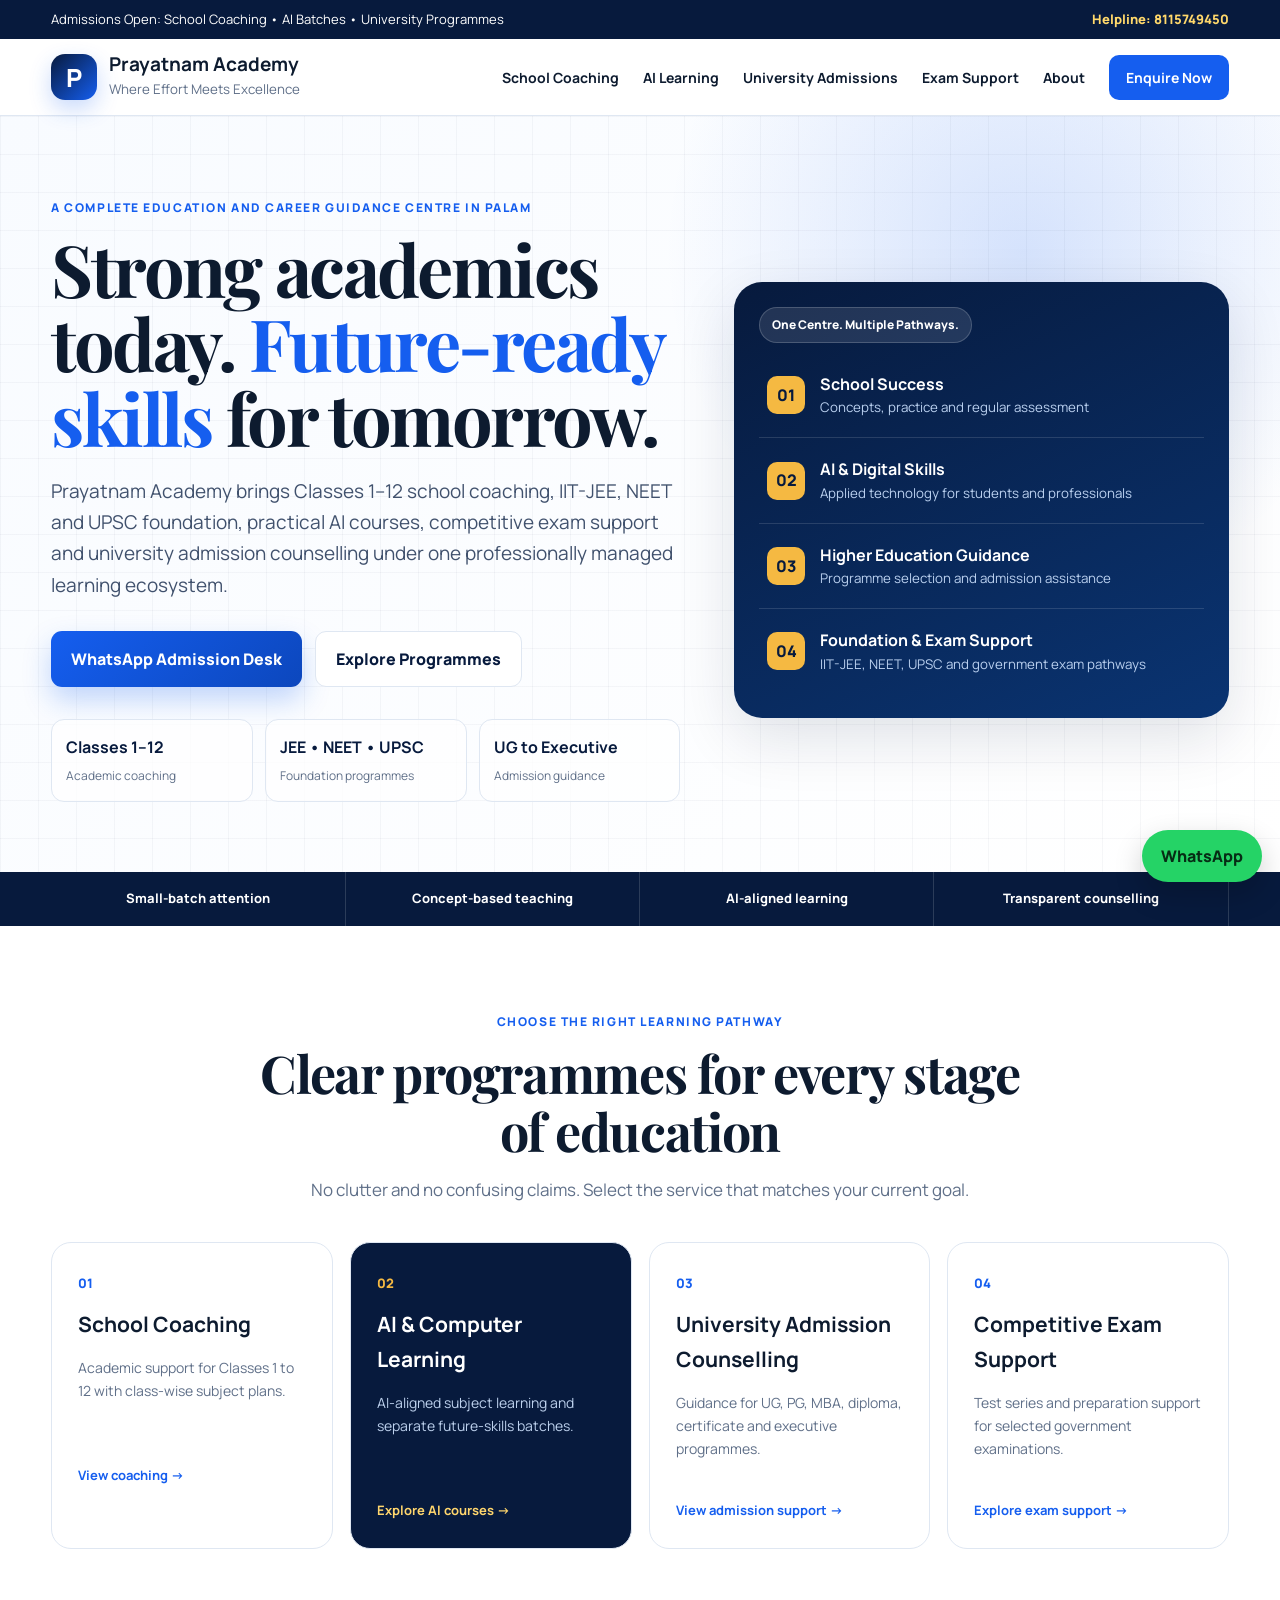
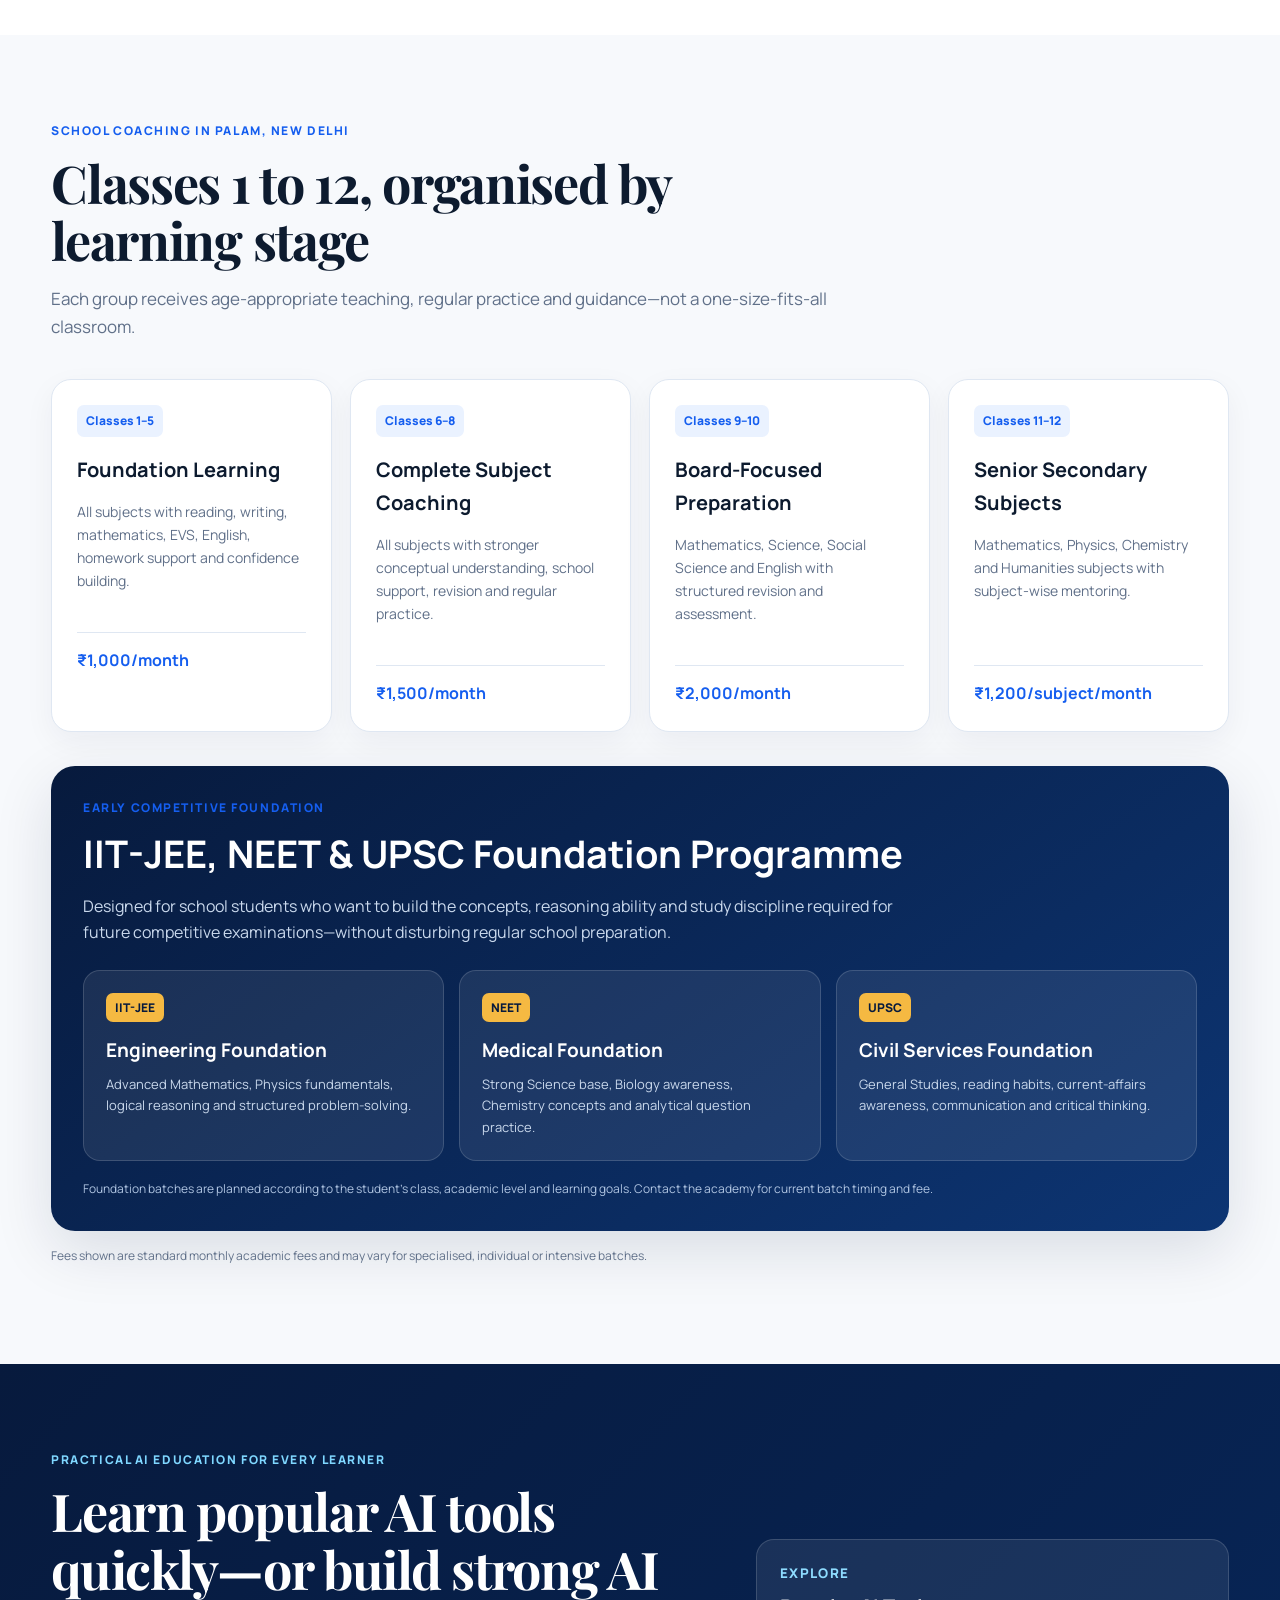
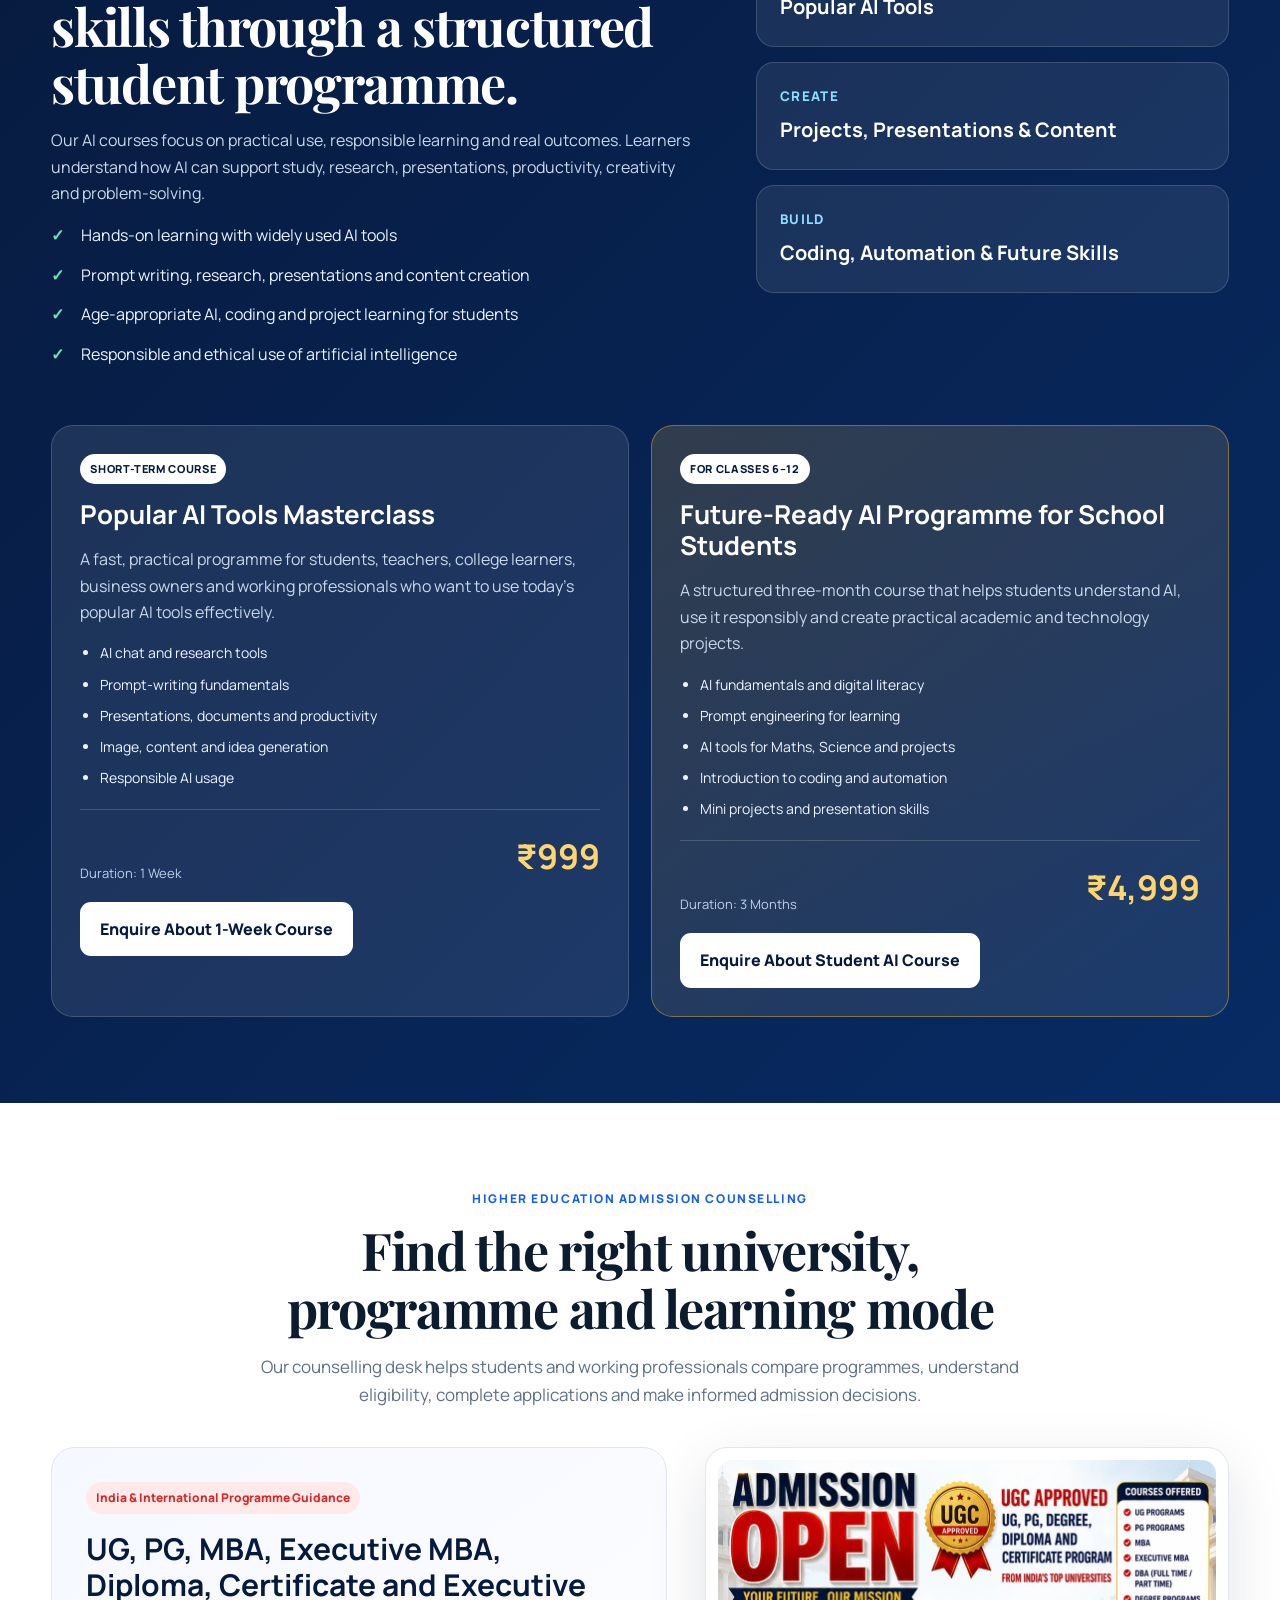
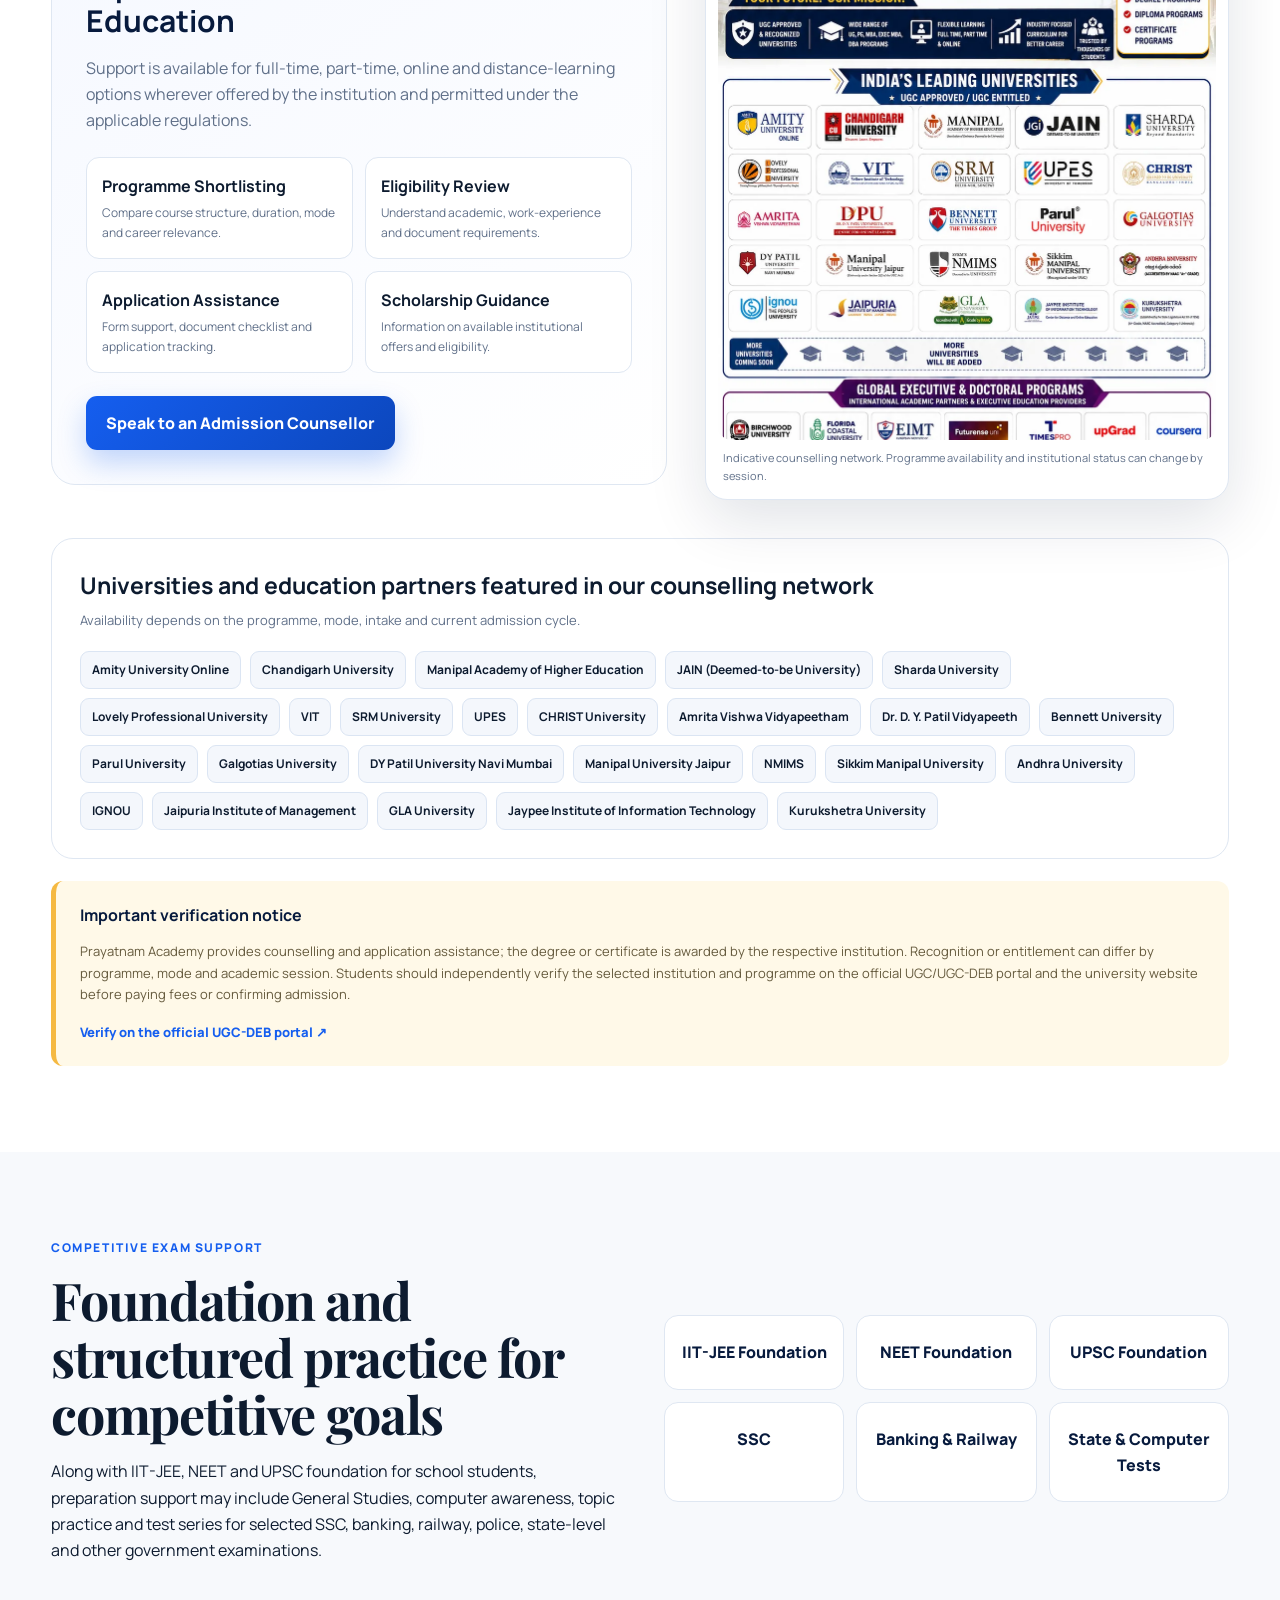
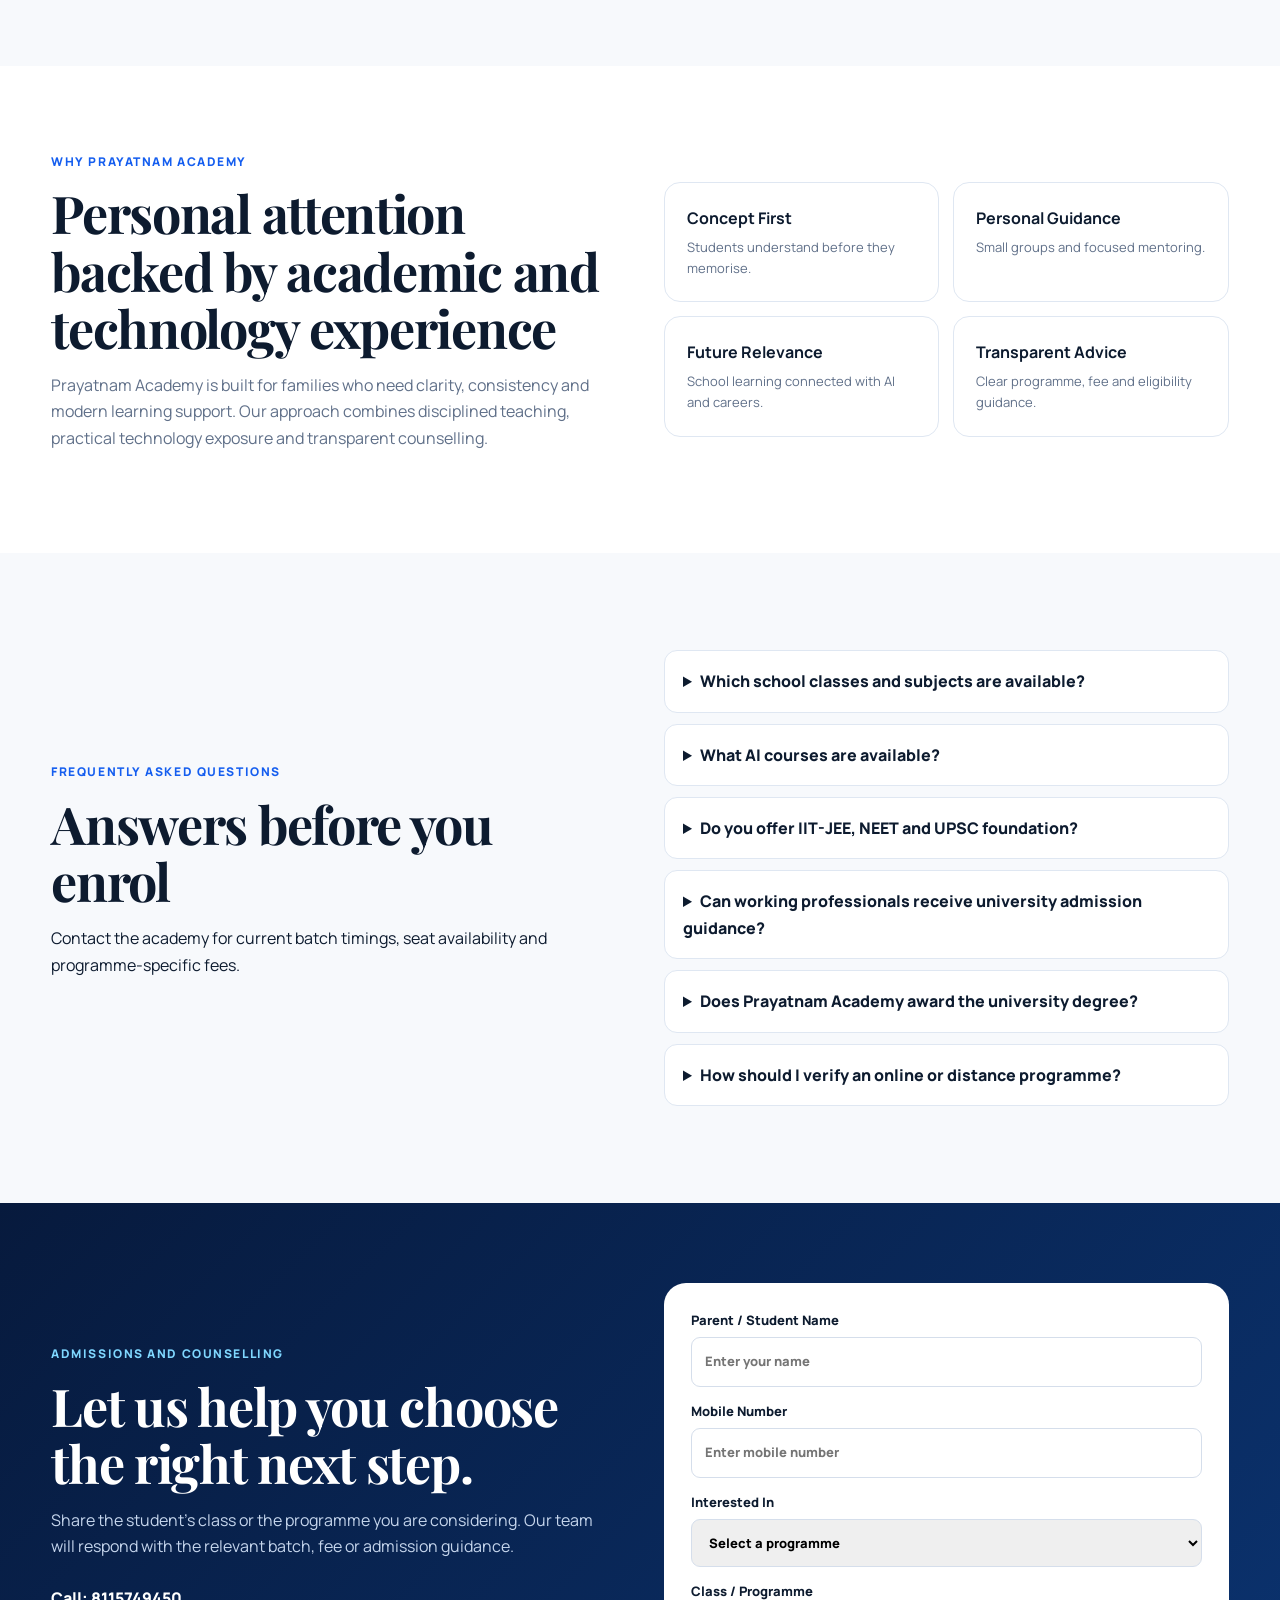
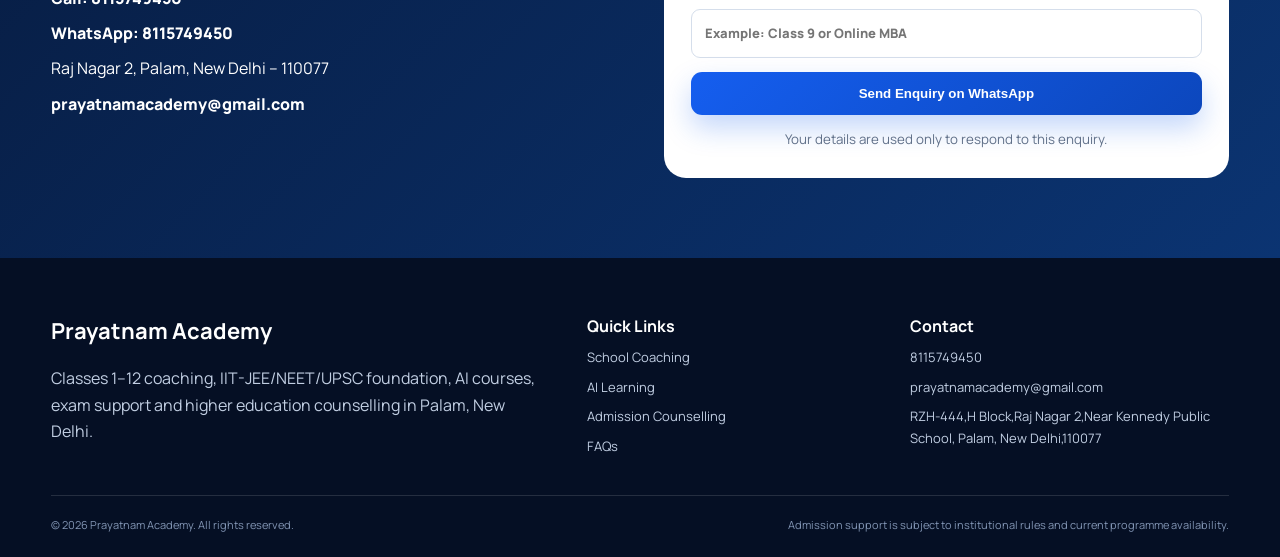
==== commit 5edf9d8f: "Update index.html" ====
--- a/index.html
+++ b/index.html
@@ -324,9 +324,9 @@
   <a class="floating-wa" href="https://wa.me/918115749450?text=Hello%20Prayatnam%20Academy%2C%20I%20need%20admission%20details." target="_blank" rel="noopener" aria-label="Chat on WhatsApp">WhatsApp</a>
 
   <footer>
-    <div class="container footer-grid"><div><strong>Prayatnam Academy</strong><p>Classes 1–12 coaching, IIT-JEE/NEET/UPSC foundation, AI courses, exam support and higher education counselling in Palam, New Delhi.</p></div><div><b>Quick Links</b><a href="#school">School Coaching</a><a href="#ai">AI Learning</a><a href="#admissions">Admission Counselling</a><a href="#faq">FAQs</a></div><div><b>Contact</b><a href="tel:+918115749450">8115749450</a><a href="mailto:prayatnamacademy@gmail.com">prayatnamacademy@gmail.com</a><span>Raj Nagar 2, Palam, New Delhi</span></div></div>
+    <div class="container footer-grid"><div><strong>Prayatnam Academy</strong><p>Classes 1–12 coaching, IIT-JEE/NEET/UPSC foundation, AI courses, exam support and higher education counselling in Palam, New Delhi.</p></div><div><b>Quick Links</b><a href="#school">School Coaching</a><a href="#ai">AI Learning</a><a href="#admissions">Admission Counselling</a><a href="#faq">FAQs</a></div><div><b>Contact</b><a href="tel:+918115749450">8115749450</a><a href="mailto:prayatnamacademy@gmail.com">prayatnamacademy@gmail.com</a><span>RZH-444,H Block,Raj Nagar 2,Near Kennedy Public School, Palam, New Delhi,110077</span></div></div>
     <div class="container footer-bottom"><span>© 2026 Prayatnam Academy. All rights reserved.</span><span>Admission support is subject to institutional rules and current programme availability.</span></div>
   </footer>
   <script src="script.js"></script>
 </body>
-</html>+</html>
